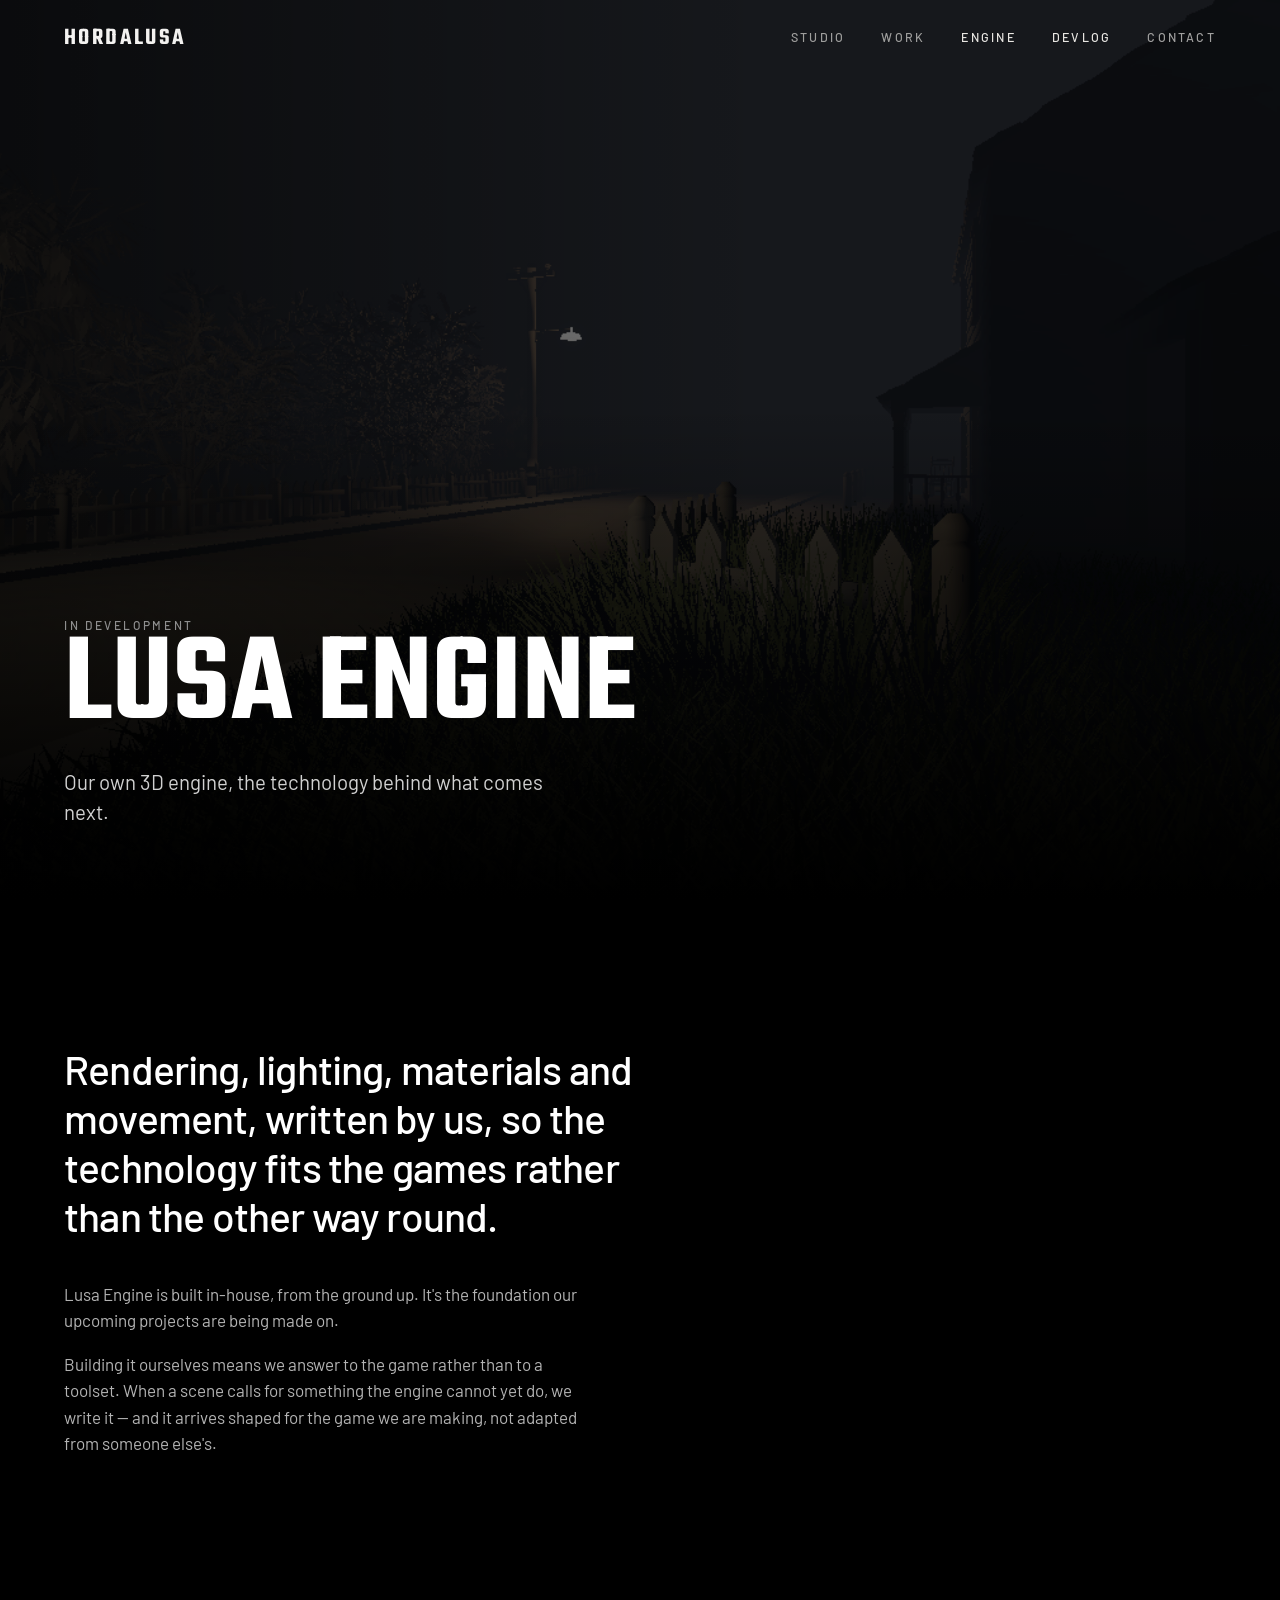
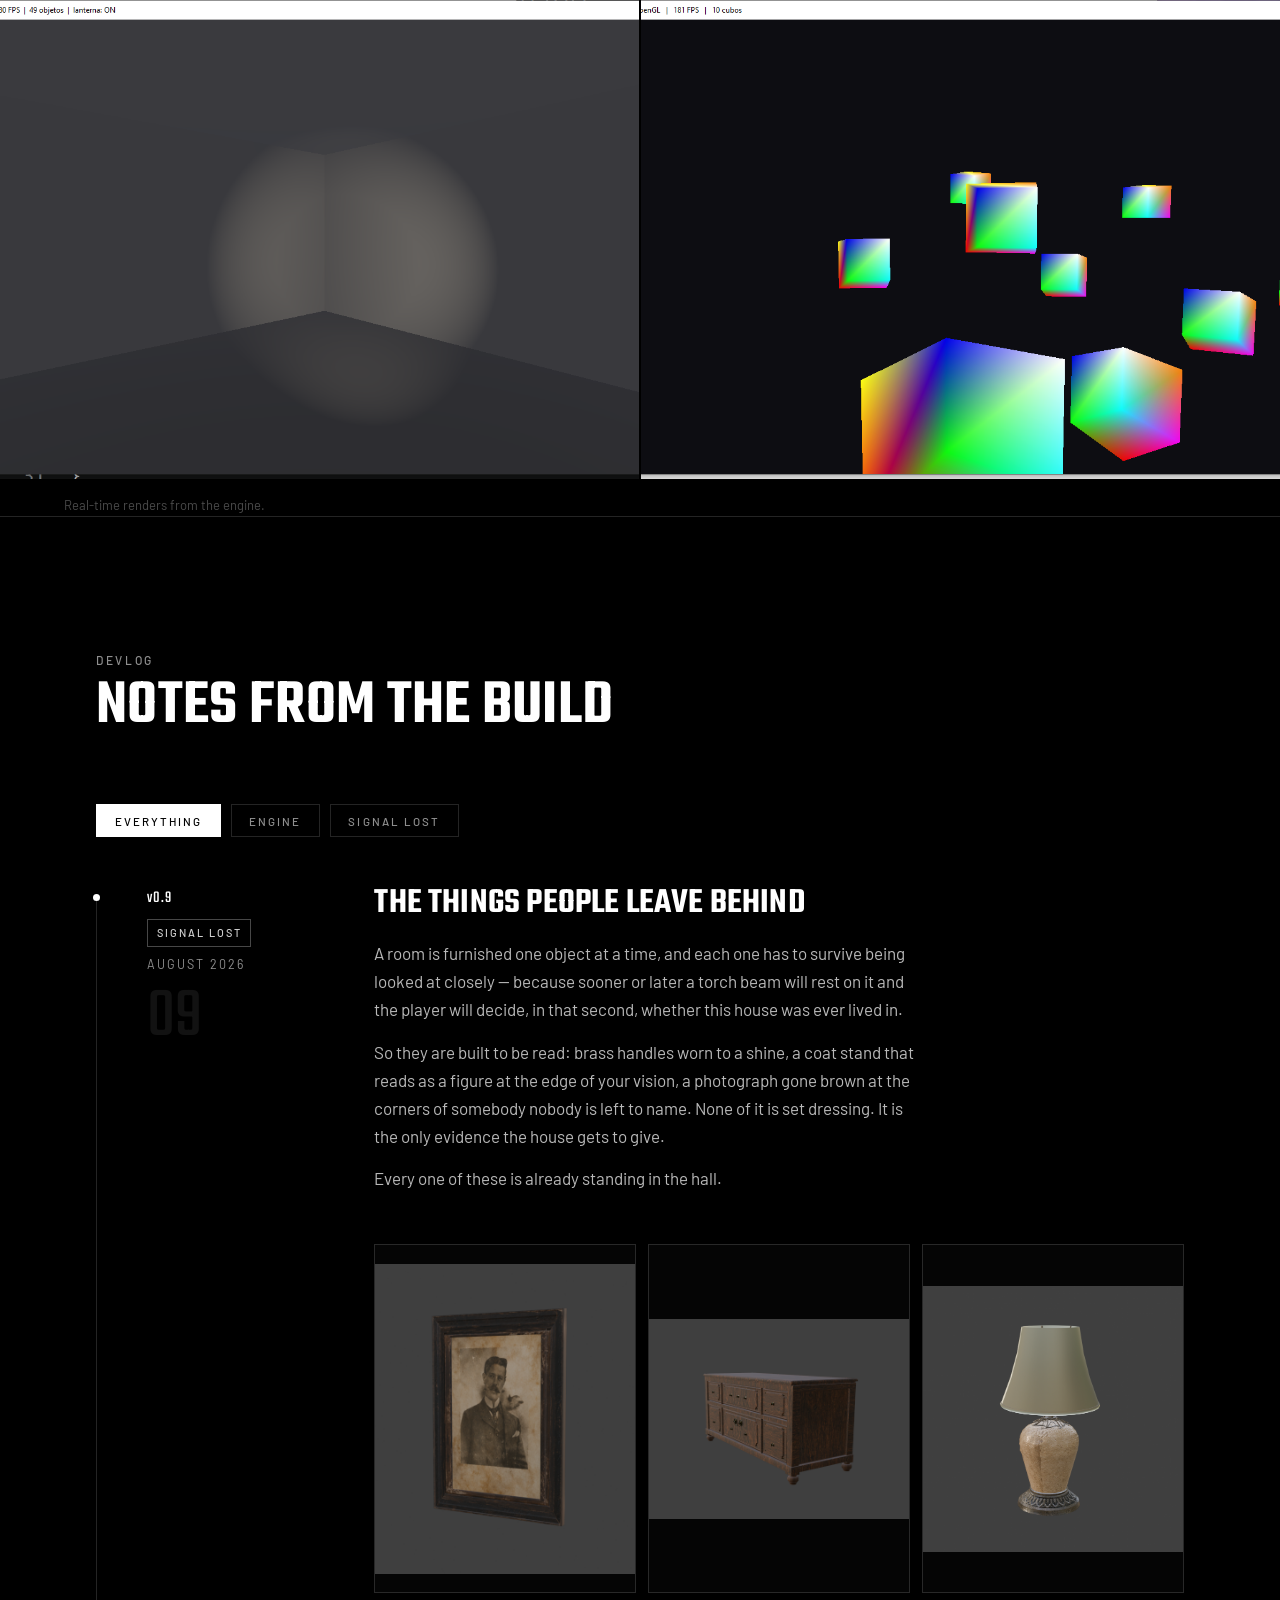
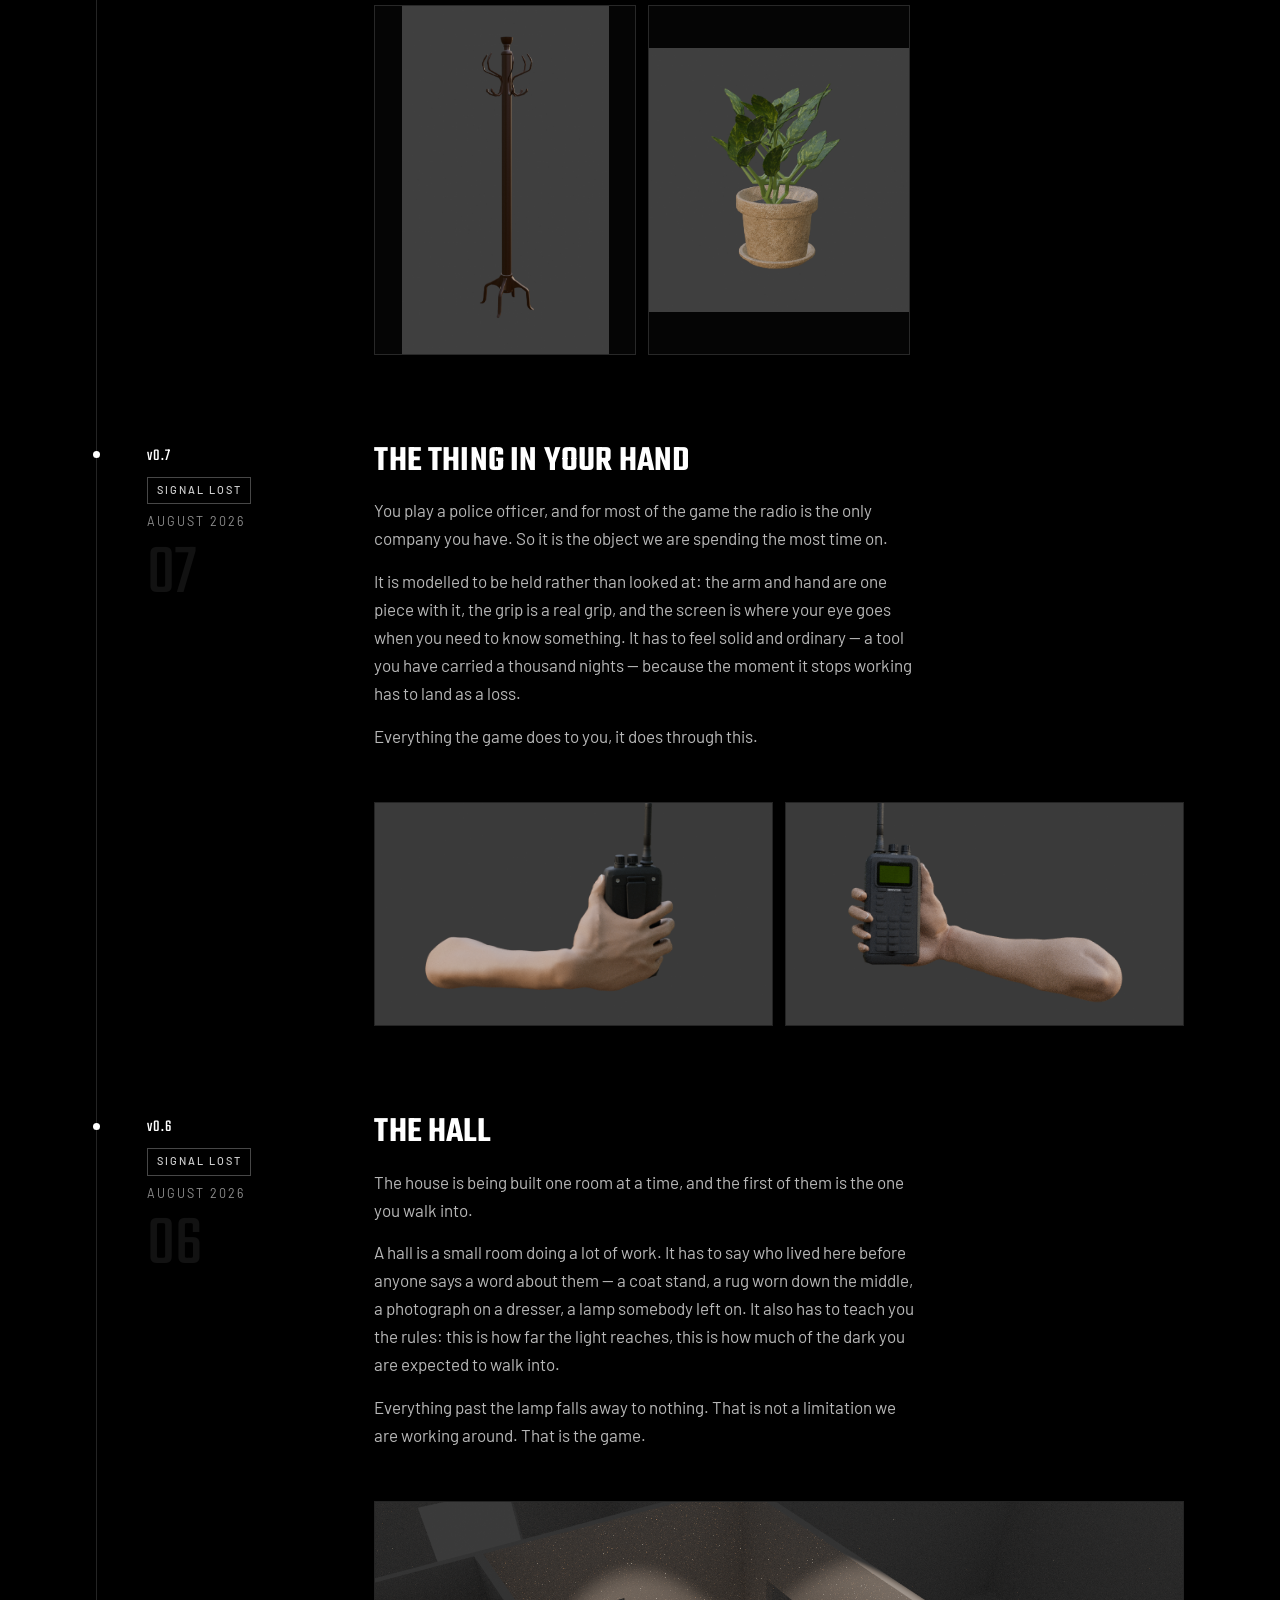
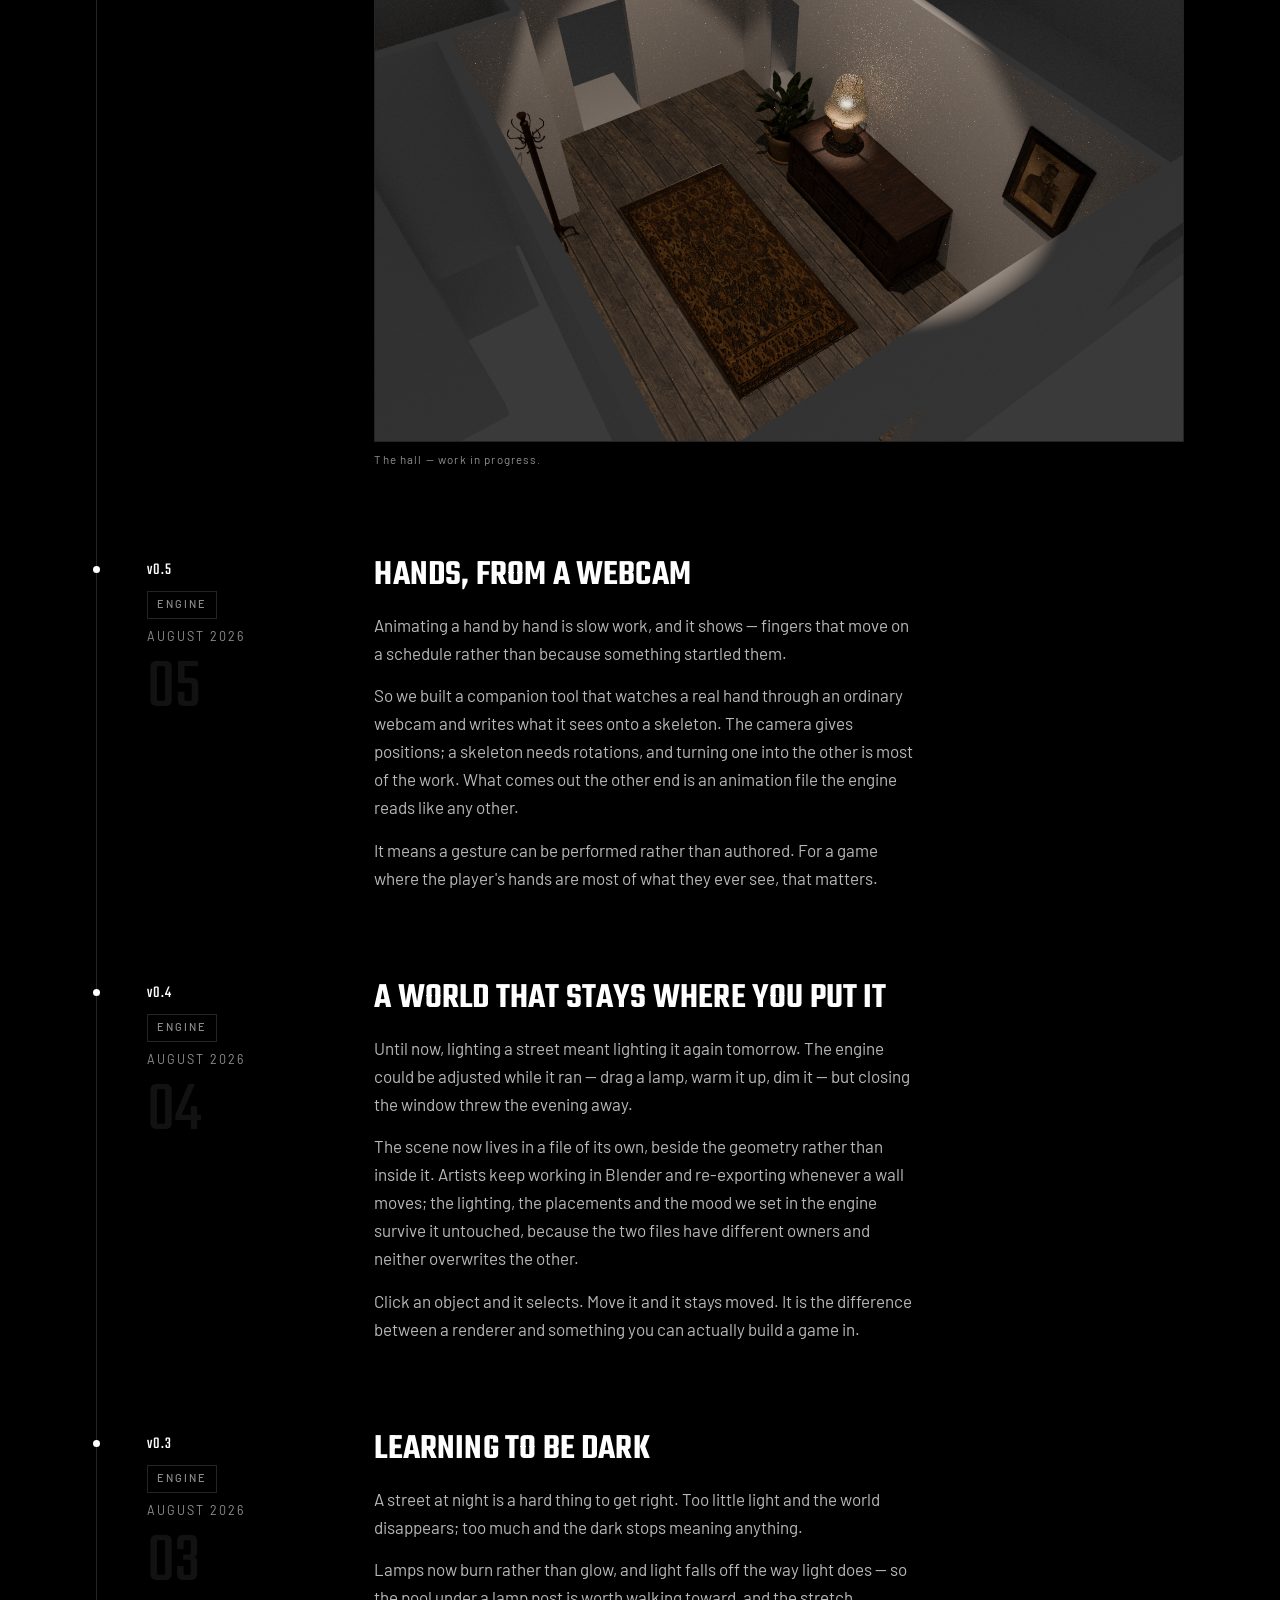
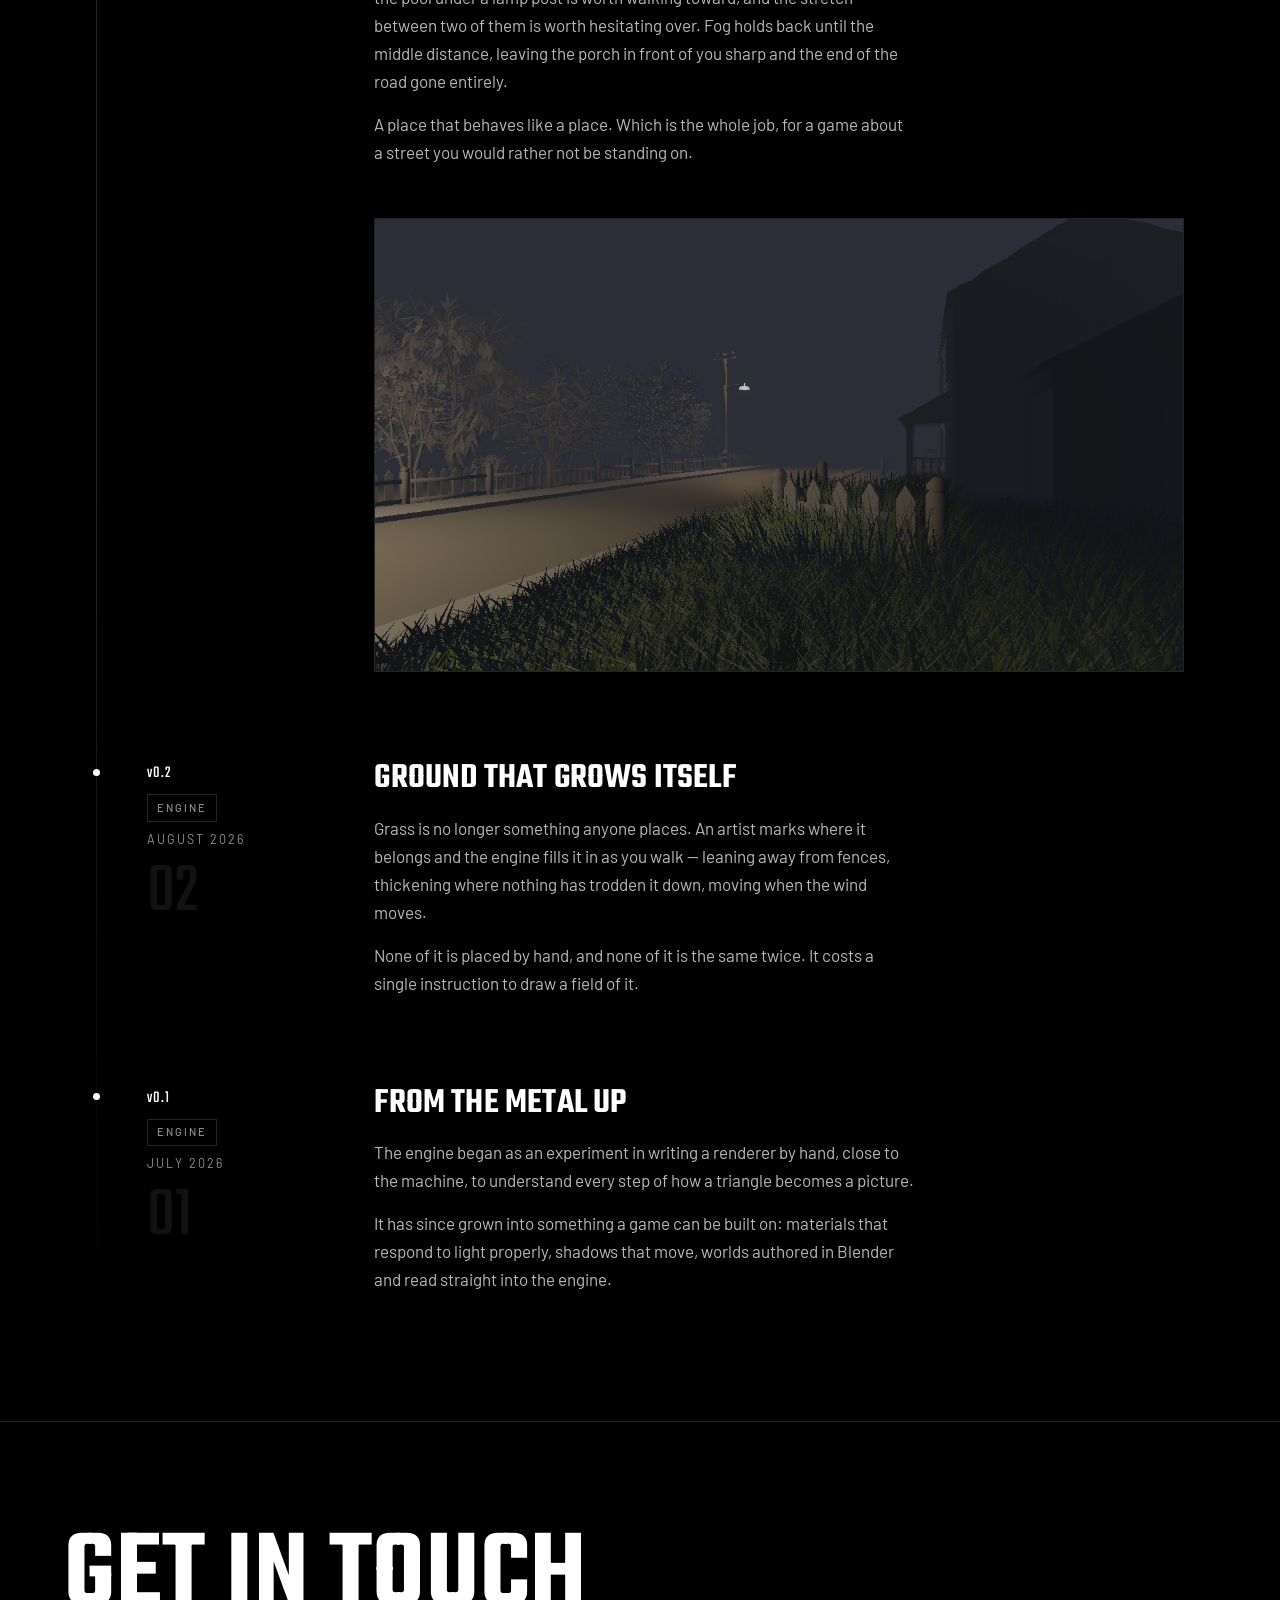
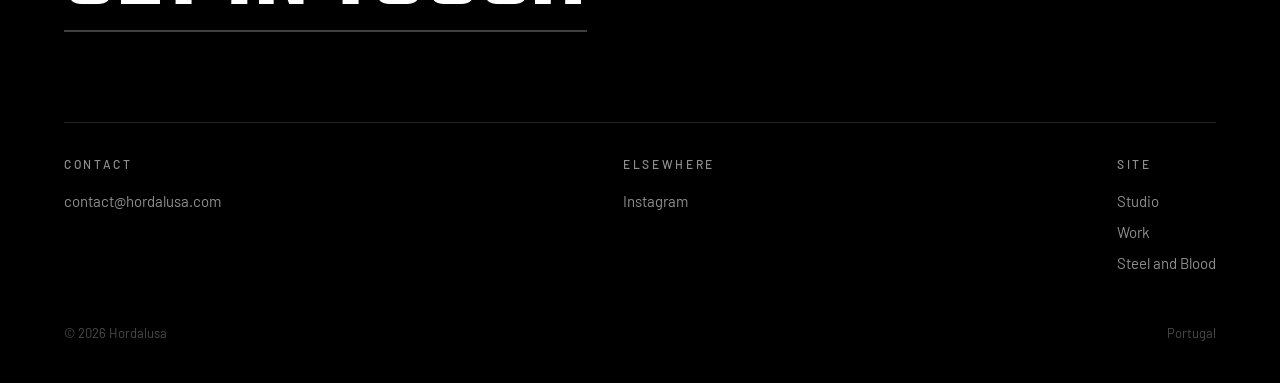
==== lusa-engine.html @ e949f571 "Version the devlog and add the Signal Lost entries The devlog was three notes with no sense of progr" ====
<!DOCTYPE html>
<html lang="en">

<head>
    <meta charset="UTF-8">
    <meta name="viewport" content="width=device-width, initial-scale=1.0">
    <meta name="description"
        content="Lusa Engine, the in-house 3D engine built at Hordalusa, and the technology behind our next projects.">
    <meta name="theme-color" content="#000000">
    <title>Lusa Engine, Hordalusa</title>
    <link rel="preconnect" href="https://fonts.googleapis.com">
    <link rel="preconnect" href="https://fonts.gstatic.com" crossorigin>
    <link href="https://fonts.googleapis.com/css2?family=Teko:wght@500;600;700&family=Barlow:wght@400;500;600&display=swap"
        rel="stylesheet">
    <link rel="stylesheet" href="style.css">
    <script src="script.js" defer></script>
    <script src="loader.js" defer></script>
</head>

<body class="loading">

    <!-- Loader -->
    <div class="loader" id="loader">
        <div class="loader-name"><span>Horda</span><span>Lusa</span></div>
        <div class="loader-stage"></div>
        <div class="loader-line"></div>
    </div>


    <header class="masthead">
        <a href="index.html" class="mark">Hordalusa</a>
        <nav class="menu">
            <a href="index.html">Studio</a>
            <a href="projects.html">Work</a>
            <a href="lusa-engine.html">Engine</a>
            <a href="lusa-engine.html#devlog">Devlog</a>
            <a href="index.html#contact">Contact</a>
        </nav>
        <button class="menu-btn" aria-expanded="false">Menu</button>
    </header>

    <section class="stage">
        <div class="stage-media">
            <img src="engine/render-01.png" alt=""
                 fetchpriority="high" width="1268" height="710">
        </div>
        <div class="stage-content">
            <span class="meta">In development</span>
            <h1 class="title-lg">Lusa Engine</h1>
            <p class="body-lg">Our own 3D engine, the technology behind what comes next.</p>
        </div>
    </section>

    <section class="statement">
        <div class="statement-inner">
            <p class="statement-lead rise">Rendering, lighting, materials and movement, written
                by us, so the technology fits the games rather than the other way round.</p>

            <div class="statement-body rise">
                <p>Lusa Engine is built in-house, from the ground up. It's the foundation our
                    upcoming projects are being made on.</p>
                <p>Building it ourselves means we answer to the game rather than to a toolset.
                    When a scene calls for something the engine cannot yet do, we write it
                    &mdash; and it arrives shaped for the game we are making, not adapted from
                    someone else's.</p>
            </div>
        </div>
    </section>

    <div class="strip">
        <img src="engine/render-02.png" alt="A corridor lit in Lusa Engine" loading="lazy">
        <img src="engine/render-03.png" alt="A scene rendered in Lusa Engine" loading="lazy">
    </div>
    <p class="caption">Real-time renders from the engine.</p>

    <!-- =========================================================================
         DEVLOG

         Entradas por ordem inversa: a mais recente em cima.

         PARA ACRESCENTAR UMA ENTRADA NOVA, copiar um bloco <article class="log">
         inteiro e colá-lo LOGO A SEGUIR à abertura de <div class="log-list">,
         e depois mudar tres coisas:

           1. data-track  ->  "engine" (tecnologia) ou "game" (Signal Lost).
                              E' o que o filtro em cima usa. O texto dentro de
                              <span class="log-track"> deve dizer o mesmo.
           2. log-version ->  a versao nova (v0.6, v0.7, ...).
           3. log-no      ->  o numero da entrada, com dois digitos.

         IMAGENS (opcional). Um bloco <div class="log-shots"> aceita de 1 a 4
         prints; o atributo data-shots tem de bater certo com quantos <img> la
         estao dentro, porque e' isso que define as colunas da grelha:

           data-shots="1"  ->  uma imagem, largura toda
           data-shots="2"  ->  duas lado a lado
           data-shots="3"  ->  tres em linha
           data-shots="4"  ->  quatro, duas por duas

         Os ficheiros vao para a pasta engine/. A legenda <figcaption> tambem
         e' opcional. Sem <div class="log-shots">, a entrada e' so' texto.
         ====================================================================== -->
    <section class="devlog" id="devlog">
        <div class="devlog-head">
            <span class="meta">Devlog</span>
            <h2 class="title-md">Notes from the build</h2>
        </div>

        <div class="log-filter">
            <button type="button" data-filter="all" aria-pressed="true">Everything</button>
            <button type="button" data-filter="engine" aria-pressed="false">Engine</button>
            <button type="button" data-filter="game" aria-pressed="false">Signal Lost</button>
        </div>

        <div class="log-list">

            <article class="log rise" data-track="game">
                <div class="log-meta">
                    <span class="log-version">v0.9</span>
                    <span class="log-track">Signal Lost</span>
                    <span class="log-date">August 2026</span>
                    <span class="log-no">09</span>
                </div>
                <div class="log-body">
                    <h3 class="log-title">The things people leave behind</h3>
                    <p>A room is furnished one object at a time, and each one has to survive
                        being looked at closely &mdash; because sooner or later a torch beam
                        will rest on it and the player will decide, in that second, whether this
                        house was ever lived in.</p>
                    <p>So they are built to be read: brass handles worn to a shine, a coat stand
                        that reads as a figure at the edge of your vision, a photograph gone
                        brown at the corners of somebody nobody is left to name. None of it is
                        set dressing. It is the only evidence the house gets to give.</p>
                    <p>Every one of these is already standing in the hall.</p>
                </div>
                <div class="log-shots" data-shots="5">
                    <figure>
                        <img src="engine/signal-lost-prop-portrait.png"
                             alt="A framed photograph of a moustached man, stained with age"
                             loading="lazy" width="588" height="700">
                    </figure>
                    <figure>
                        <img src="engine/signal-lost-prop-dresser.png"
                             alt="A dark wooden dresser with brass handles"
                             loading="lazy" width="1174" height="904">
                    </figure>
                    <figure>
                        <img src="engine/signal-lost-prop-lamp.png"
                             alt="A table lamp with a ceramic base and pale shade"
                             loading="lazy" width="726" height="745">
                    </figure>
                    <figure>
                        <img src="engine/signal-lost-prop-coatstand.png"
                             alt="A tall dark coat stand"
                             loading="lazy" width="603" height="1013">
                    </figure>
                    <figure>
                        <img src="engine/signal-lost-prop-plant.png"
                             alt="A potted plant in a terracotta pot"
                             loading="lazy" width="727" height="739">
                    </figure>
                </div>
            </article>

            <!-- ENTRADA POR PUBLICAR: v0.8, a personagem.

                 Está escrita e pronta; basta tirar este comentário à volta dela
                 quando o modelo estiver acabado e houver um render dela no
                 escuro, com a lanterna. Guardar a imagem como
                 engine/signal-lost-figure-01.png.

                 Por acabar no modelo: as pernas ainda mostram facetas, as mãos
                 não têm dedos definidos, e a pose é a de modelação. Publicá-la
                 assim mostra a costura, e gasta a única imagem do jogo que só
                 funciona uma vez.

            <article class="log rise" data-track="game">
                <div class="log-meta">
                    <span class="log-version">v0.8</span>
                    <span class="log-track">Signal Lost</span>
                    <span class="log-date">August 2026</span>
                    <span class="log-no">08</span>
                </div>
                <div class="log-body">
                    <h3 class="log-title">Something shaped like a girl</h3>
                    <p>A monster you can see clearly is a monster you can measure, and anything
                        you can measure stops being frightening shortly afterwards.</p>
                    <p>So this one is built to be half-seen. The silhouette does the work &mdash;
                        the hair over the face, the pale dress, the limbs a little longer than
                        they ought to be &mdash; because that is all you will get of her at the
                        edge of a torch beam, and all you should get.</p>
                    <p>She is not finished. We are in no hurry with her.</p>
                </div>
                <div class="log-shots" data-shots="1">
                    <figure>
                        <img src="engine/signal-lost-figure-01.png"
                             alt="A pale figure in a dress, hair covering her face"
                             loading="lazy">
                    </figure>
                </div>
            </article>
            -->

            <article class="log rise" data-track="game">
                <div class="log-meta">
                    <span class="log-version">v0.7</span>
                    <span class="log-track">Signal Lost</span>
                    <span class="log-date">August 2026</span>
                    <span class="log-no">07</span>
                </div>
                <div class="log-body">
                    <h3 class="log-title">The thing in your hand</h3>
                    <p>You play a police officer, and for most of the game the radio is the only
                        company you have. So it is the object we are spending the most time on.</p>
                    <p>It is modelled to be held rather than looked at: the arm and hand are one
                        piece with it, the grip is a real grip, and the screen is where your eye
                        goes when you need to know something. It has to feel solid and ordinary
                        &mdash; a tool you have carried a thousand nights &mdash; because the
                        moment it stops working has to land as a loss.</p>
                    <p>Everything the game does to you, it does through this.</p>
                </div>
                <div class="log-shots" data-shots="2">
                    <figure>
                        <img src="engine/signal-lost-radio-01.png"
                             alt="The player's arm holding a handheld police radio, seen from behind"
                             loading="lazy" width="920" height="712">
                    </figure>
                    <figure>
                        <img src="engine/signal-lost-radio-02.png"
                             alt="The radio's front face, keypad and lit screen"
                             loading="lazy" width="970" height="771">
                    </figure>
                </div>
            </article>

            <article class="log rise" data-track="game">
                <div class="log-meta">
                    <span class="log-version">v0.6</span>
                    <span class="log-track">Signal Lost</span>
                    <span class="log-date">August 2026</span>
                    <span class="log-no">06</span>
                </div>
                <div class="log-body">
                    <h3 class="log-title">The hall</h3>
                    <p>The house is being built one room at a time, and the first of them is the
                        one you walk into.</p>
                    <p>A hall is a small room doing a lot of work. It has to say who lived here
                        before anyone says a word about them &mdash; a coat stand, a rug worn
                        down the middle, a photograph on a dresser, a lamp somebody left on. It
                        also has to teach you the rules: this is how far the light reaches, this
                        is how much of the dark you are expected to walk into.</p>
                    <p>Everything past the lamp falls away to nothing. That is not a limitation
                        we are working around. That is the game.</p>
                </div>
                <div class="log-shots" data-shots="1">
                    <figure>
                        <img src="engine/signal-lost-hall-01.png"
                             alt="The hall of the house, lit by a single lamp on a dresser"
                             loading="lazy" width="1451" height="969">
                        <figcaption>The hall &mdash; work in progress.</figcaption>
                    </figure>
                </div>
            </article>

            <article class="log rise" data-track="engine">
                <div class="log-meta">
                    <span class="log-version">v0.5</span>
                    <span class="log-track">Engine</span>
                    <span class="log-date">August 2026</span>
                    <span class="log-no">05</span>
                </div>
                <div class="log-body">
                    <h3 class="log-title">Hands, from a webcam</h3>
                    <p>Animating a hand by hand is slow work, and it shows &mdash; fingers that
                        move on a schedule rather than because something startled them.</p>
                    <p>So we built a companion tool that watches a real hand through an ordinary
                        webcam and writes what it sees onto a skeleton. The camera gives
                        positions; a skeleton needs rotations, and turning one into the other is
                        most of the work. What comes out the other end is an animation file the
                        engine reads like any other.</p>
                    <p>It means a gesture can be performed rather than authored. For a game where
                        the player's hands are most of what they ever see, that matters.</p>
                </div>
            </article>

            <article class="log rise" data-track="engine">
                <div class="log-meta">
                    <span class="log-version">v0.4</span>
                    <span class="log-track">Engine</span>
                    <span class="log-date">August 2026</span>
                    <span class="log-no">04</span>
                </div>
                <div class="log-body">
                    <h3 class="log-title">A world that stays where you put it</h3>
                    <p>Until now, lighting a street meant lighting it again tomorrow. The engine
                        could be adjusted while it ran &mdash; drag a lamp, warm it up, dim it
                        &mdash; but closing the window threw the evening away.</p>
                    <p>The scene now lives in a file of its own, beside the geometry rather than
                        inside it. Artists keep working in Blender and re-exporting whenever a
                        wall moves; the lighting, the placements and the mood we set in the
                        engine survive it untouched, because the two files have different
                        owners and neither overwrites the other.</p>
                    <p>Click an object and it selects. Move it and it stays moved. It is the
                        difference between a renderer and something you can actually build a
                        game in.</p>
                </div>
            </article>

            <article class="log rise" data-track="engine">
                <div class="log-meta">
                    <span class="log-version">v0.3</span>
                    <span class="log-track">Engine</span>
                    <span class="log-date">August 2026</span>
                    <span class="log-no">03</span>
                </div>
                <div class="log-body">
                    <h3 class="log-title">Learning to be dark</h3>
                    <p>A street at night is a hard thing to get right. Too little light and the
                        world disappears; too much and the dark stops meaning anything.</p>
                    <p>Lamps now burn rather than glow, and light falls off the way light does
                        &mdash; so the pool under a lamp post is worth walking toward, and the
                        stretch between two of them is worth hesitating over. Fog holds back
                        until the middle distance, leaving the porch in front of you sharp and
                        the end of the road gone entirely.</p>
                    <p>A place that behaves like a place. Which is the whole job, for a game
                        about a street you would rather not be standing on.</p>
                </div>
                <div class="log-media">
                    <img src="engine/render-01.png"
                         alt="A street at night, grass in the foreground, a lit lamp in the distance"
                         loading="lazy">
                </div>
            </article>

            <article class="log rise" data-track="engine">
                <div class="log-meta">
                    <span class="log-version">v0.2</span>
                    <span class="log-track">Engine</span>
                    <span class="log-date">August 2026</span>
                    <span class="log-no">02</span>
                </div>
                <div class="log-body">
                    <h3 class="log-title">Ground that grows itself</h3>
                    <p>Grass is no longer something anyone places. An artist marks where it
                        belongs and the engine fills it in as you walk &mdash; leaning away from
                        fences, thickening where nothing has trodden it down, moving when the
                        wind moves.</p>
                    <p>None of it is placed by hand, and none of it is the same twice. It costs
                        a single instruction to draw a field of it.</p>
                </div>
            </article>

            <article class="log rise" data-track="engine">
                <div class="log-meta">
                    <span class="log-version">v0.1</span>
                    <span class="log-track">Engine</span>
                    <span class="log-date">July 2026</span>
                    <span class="log-no">01</span>
                </div>
                <div class="log-body">
                    <h3 class="log-title">From the metal up</h3>
                    <p>The engine began as an experiment in writing a renderer by hand, close
                        to the machine, to understand every step of how a triangle becomes a
                        picture.</p>
                    <p>It has since grown into something a game can be built on: materials that
                        respond to light properly, shadows that move, worlds authored in Blender
                        and read straight into the engine.</p>
                </div>
            </article>

        </div>
    </section>

    <footer class="foot">
        <div class="foot-inner">
            <a href="mailto:contact@hordalusa.com" class="foot-cta">Get in touch</a>

            <div class="foot-rows">
                <div class="foot-col">
                    <span class="meta">Contact</span>
                    <a href="mailto:contact@hordalusa.com">contact@hordalusa.com</a>
                </div>
                <div class="foot-col">
                    <span class="meta">Elsewhere</span>
                    <a href="https://instagram.com/hordalusa" target="_blank" rel="noopener">Instagram</a>
                </div>
                <div class="foot-col">
                    <span class="meta">Site</span>
                    <a href="index.html">Studio</a>
                    <a href="projects.html">Work</a>
                    <a href="steel-and-blood.html">Steel and Blood</a>
                </div>
            </div>

            <div class="foot-base">
                <span>&copy; 2026 Hordalusa</span>
                <span>Portugal</span>
            </div>
        </div>
    </footer>

</body>

</html>
---- style.css ----
/* =============================================================================
   HORDALUSA
   -----------------------------------------------------------------------------
   The work is the design. Imagery runs edge to edge, typography carries the
   voice, and there is almost no interface in between. No cards, no borders,
   no badges — those belong to dashboards, not studios.
   ============================================================================= */

:root {
    --black: #000;
    --near-black: #060606;
    --white: #fff;
    --grey: #8f8f8f;
    --grey-dark: #4a4a4a;
    --line: rgba(255, 255, 255, 0.14);

    --display: 'Teko', system-ui, sans-serif;
    --body: 'Barlow', system-ui, sans-serif;

    --ease: cubic-bezier(0.22, 1, 0.36, 1);
    --gutter: clamp(1.5rem, 5vw, 5rem);
}

*,
*::before,
*::after {
    box-sizing: border-box;
    margin: 0;
    padding: 0;
}

html {
    scroll-behavior: smooth;
    -webkit-text-size-adjust: 100%;
}

body {
    background: var(--black);
    color: var(--white);
    font-family: var(--body);
    font-size: 1.0625rem;
    line-height: 1.55;
    -webkit-font-smoothing: antialiased;
    overflow-x: hidden;
}

img {
    display: block;
    max-width: 100%;
}

a {
    color: inherit;
    text-decoration: none;
}

ul {
    list-style: none;
}

/* -----------------------------------------------------------------------------
   Type
   -------------------------------------------------------------------------- */
/* Teko is already condensed and carries a lot of internal leading, so the
   display sizes run larger and the line-height tighter than a normal
   grotesque would take. Tracking stays near zero — squeezing a condensed
   face further just closes the counters. */
h1,
h2,
h3 {
    font-family: var(--display);
    font-weight: 600;
    line-height: 0.8;
    letter-spacing: 0.005em;
    text-transform: uppercase;
}

/* The huge one. Scales the whole way down without breaking. */
.title-xl {
    font-size: clamp(4rem, 17vw, 15rem);
}

.title-lg {
    font-size: clamp(3rem, 10vw, 8rem);
}

.title-md {
    font-size: clamp(2rem, 5vw, 4rem);
}

.body-lg {
    font-size: clamp(1.125rem, 1.6vw, 1.4rem);
    line-height: 1.5;
    color: rgba(255, 255, 255, 0.82);
    max-width: 40ch;
}

p {
    color: rgba(255, 255, 255, 0.7);
    max-width: 62ch;
}

p + p {
    margin-top: 1.1rem;
}

.dim {
    color: var(--grey);
}

/* Small caps metadata. Used sparingly — one per section at most. */
.meta {
    font-family: var(--body);
    font-size: 0.75rem;
    font-weight: 500;
    letter-spacing: 0.22em;
    text-transform: uppercase;
    color: var(--grey);
}

/* -----------------------------------------------------------------------------
   Masthead — sits over the artwork, never boxed in
   -------------------------------------------------------------------------- */
.masthead {
    position: fixed;
    top: 0;
    left: 0;
    right: 0;
    z-index: 100;
    display: flex;
    align-items: center;
    justify-content: space-between;
    padding: 1.6rem var(--gutter);
    mix-blend-mode: difference;
    /* keeps the nav legible over any image, light or dark */
}

.mark {
    font-family: var(--display);
    font-weight: 600;
    font-size: 1.5rem;
    line-height: 1;
    letter-spacing: 0.1em;
    text-transform: uppercase;
}

.menu {
    display: flex;
    gap: 2.25rem;
    font-family: var(--body);
    font-size: 0.78rem;
    font-weight: 500;
    letter-spacing: 0.18em;
    text-transform: uppercase;
}

.menu a {
    opacity: 0.65;
    transition: opacity 0.3s var(--ease);
}

.menu a:hover,
.menu a[aria-current="page"] {
    opacity: 1;
}

.menu-btn {
    display: none;
    background: none;
    border: 0;
    color: inherit;
    font-family: var(--body);
    font-size: 0.78rem;
    font-weight: 500;
    letter-spacing: 0.18em;
    text-transform: uppercase;
    cursor: pointer;
}

/* -----------------------------------------------------------------------------
   Stage — full-viewport opening
   -------------------------------------------------------------------------- */
.stage {
    position: relative;
    min-height: 100svh;
    display: flex;
    align-items: flex-end;
    padding: 0 var(--gutter) clamp(3rem, 8vh, 6rem);
    overflow: hidden;
}

.stage-media {
    position: absolute;
    inset: 0;
    z-index: -2;
}

.stage-media img {
    width: 100%;
    height: 100%;
    object-fit: cover;
    /* Push the artwork back so type stays readable without a heavy scrim */
    filter: brightness(0.62) contrast(1.05) saturate(0.9);
}

.stage-media::after {
    content: '';
    position: absolute;
    inset: 0;
    background: linear-gradient(to top, var(--black) 0%, transparent 55%),
        linear-gradient(to right, rgba(0, 0, 0, 0.55) 0%, transparent 60%);
}

.stage-content {
    position: relative;
    width: 100%;
}

.stage .body-lg {
    margin-top: 1.75rem;
}

/* -----------------------------------------------------------------------------
   Statement — a block of large type on black, breathing room around it
   -------------------------------------------------------------------------- */
.statement {
    padding: clamp(6rem, 16vh, 12rem) var(--gutter);
}

.statement-inner {
    max-width: 1400px;
    margin: 0 auto;
}

.statement .meta {
    display: block;
    margin-bottom: 2.5rem;
}

.statement-lead {
    font-family: var(--body);
    font-weight: 500;
    font-size: clamp(1.5rem, 3.2vw, 2.6rem);
    line-height: 1.2;
    letter-spacing: -0.02em;
    max-width: 26ch;
    color: var(--white);
}

.statement-body {
    margin-top: 2.5rem;
    max-width: 52ch;
    font-size: 1.0625rem;
}

/* Principles as a plain horizontal run, no boxes */
.tenets {
    display: grid;
    grid-template-columns: repeat(auto-fit, minmax(200px, 1fr));
    gap: clamp(2rem, 4vw, 4rem);
    margin-top: clamp(4rem, 9vh, 7rem);
    padding-top: 2.5rem;
    border-top: 1px solid var(--line);
}

.tenet h3 {
    font-family: var(--body);
    font-weight: 600;
    font-size: 0.9375rem;
    line-height: 1.35;
    letter-spacing: 0.01em;
    text-transform: none;
    margin-bottom: 0.6rem;
}

.tenet p {
    font-size: 0.9375rem;
    color: var(--grey);
}

/* -----------------------------------------------------------------------------
   Band — a project, full bleed, one per screen
   -------------------------------------------------------------------------- */
.band {
    position: relative;
    min-height: 88svh;
    display: flex;
    align-items: flex-end;
    padding: 0 var(--gutter) clamp(3rem, 7vh, 5rem);
    overflow: hidden;
    border-top: 1px solid var(--line);
}

.band-media {
    position: absolute;
    inset: 0;
    z-index: -2;
}

.band-media img {
    width: 100%;
    height: 100%;
    object-fit: cover;
    filter: brightness(0.55) saturate(0.85);
    transform: scale(1.02);
    transition: transform 1.2s var(--ease), filter 1.2s var(--ease);
}

.band:hover .band-media img {
    transform: scale(1.06);
    filter: brightness(0.68) saturate(1);
}

.band-media::after {
    content: '';
    position: absolute;
    inset: 0;
    background: linear-gradient(to top, var(--black) 2%, rgba(0, 0, 0, 0.15) 60%, transparent 100%);
}

.band-content {
    position: relative;
    width: 100%;
    max-width: 1400px;
    margin: 0 auto;
}

.band-content .meta {
    display: block;
    margin-bottom: 1.1rem;
}

.band h2 {
    margin-bottom: 1.25rem;
}

.band p {
    max-width: 46ch;
}

/* A quiet arrow that only fills in on hover */
.go {
    display: inline-flex;
    align-items: center;
    gap: 0.6rem;
    margin-top: 2rem;
    font-family: var(--body);
    font-size: 0.78rem;
    font-weight: 500;
    letter-spacing: 0.2em;
    text-transform: uppercase;
    padding-bottom: 0.4rem;
    border-bottom: 1px solid rgba(255, 255, 255, 0.35);
    transition: border-color 0.3s var(--ease), gap 0.3s var(--ease);
}

.band:hover .go,
.go:hover {
    border-bottom-color: var(--white);
    gap: 1rem;
}

/* A band with no artwork yet — nothing but type on black */
.band-plain {
    min-height: 60svh;
    background: var(--near-black);
}

/* -----------------------------------------------------------------------------
   Page opening for inner pages
   -------------------------------------------------------------------------- */
.opening {
    padding: clamp(9rem, 22vh, 15rem) var(--gutter) clamp(3rem, 7vh, 5rem);
}

.opening-inner {
    max-width: 1400px;
    margin: 0 auto;
}

.opening .meta {
    display: block;
    margin-bottom: 1.5rem;
}

.opening .body-lg {
    margin-top: 1.75rem;
}

/* -----------------------------------------------------------------------------
   Editorial block — plain prose on black
   -------------------------------------------------------------------------- */
.block {
    padding: clamp(3rem, 8vh, 6rem) var(--gutter);
}

.block-inner {
    max-width: 1400px;
    margin: 0 auto;
}

/* Full-bleed image strip */
.strip {
    display: grid;
    grid-template-columns: repeat(auto-fit, minmax(300px, 1fr));
    gap: 2px;
    /* hairline gaps, so it reads as one surface */
}

.strip img {
    width: 100%;
    aspect-ratio: 4 / 3;
    object-fit: cover;
    filter: saturate(0.92);
    transition: filter 0.5s var(--ease);
}

.strip img:hover {
    filter: saturate(1) brightness(1.08);
}

.caption {
    padding: 1rem var(--gutter) 0;
    font-size: 0.8125rem;
    color: var(--grey-dark);
}

/* Two-column prose */
.duo {
    display: grid;
    grid-template-columns: repeat(auto-fit, minmax(300px, 1fr));
    gap: clamp(2rem, 5vw, 5rem);
}

/* A single quiet note */
.note {
    font-size: 0.9375rem;
    color: var(--grey);
    padding-left: 1.25rem;
    border-left: 1px solid var(--line);
}

/* -----------------------------------------------------------------------------
   Foot
   -------------------------------------------------------------------------- */
.foot {
    padding: clamp(5rem, 12vh, 9rem) var(--gutter) 2.5rem;
    border-top: 1px solid var(--line);
}

.foot-inner {
    max-width: 1400px;
    margin: 0 auto;
}

.foot-cta {
    font-family: var(--display);
    font-weight: 600;
    font-size: clamp(2.75rem, 9vw, 7rem);
    line-height: 0.85;
    letter-spacing: 0.005em;
    text-transform: uppercase;
    display: inline-block;
    padding-bottom: 0.3rem;
    border-bottom: 2px solid rgba(255, 255, 255, 0.25);
    transition: border-color 0.3s var(--ease);
}

.foot-cta:hover {
    border-bottom-color: var(--white);
}

.foot-rows {
    display: flex;
    flex-wrap: wrap;
    justify-content: space-between;
    gap: 2rem;
    margin-top: clamp(4rem, 10vh, 7rem);
    padding-top: 2rem;
    border-top: 1px solid var(--line);
}

.foot-col {
    display: flex;
    flex-direction: column;
    gap: 0.5rem;
    font-size: 0.9375rem;
}

.foot-col .meta {
    margin-bottom: 0.5rem;
}

.foot-col a {
    color: var(--grey);
    transition: color 0.3s var(--ease);
}

.foot-col a:hover {
    color: var(--white);
}

.foot-base {
    margin-top: 3rem;
    font-size: 0.8125rem;
    color: var(--grey-dark);
    display: flex;
    flex-wrap: wrap;
    justify-content: space-between;
    gap: 0.5rem;
}

/* -----------------------------------------------------------------------------
   Loader — a herd of Lusitano horses
   -------------------------------------------------------------------------- */
body.loading {
    overflow: hidden;
}

.loader {
    position: fixed;
    inset: 0;
    z-index: 9999;
    background: var(--black);
    display: flex;
    flex-direction: column;
    align-items: center;
    justify-content: center;
    gap: 1.25rem;
    opacity: 1;
    transition: opacity 0.6s var(--ease), visibility 0.6s;
}

.loader.done {
    opacity: 0;
    visibility: hidden;
}

.loader-name {
    font-family: var(--display);
    font-weight: 600;
    font-size: clamp(2.5rem, 9vw, 6rem);
    line-height: 0.85;
    letter-spacing: 0.02em;
    text-transform: uppercase;
    text-align: center;
}

.loader-name span {
    display: block;
}

.loader-name span:last-child {
    color: var(--grey-dark);
}

/* The strip the herd runs across */
.loader-stage {
    position: relative;
    width: min(620px, 82vw);
    margin: 0 auto;
    height: clamp(96px, 15vh, 140px);
    overflow: hidden;
    /* Fade the ends so horses enter and leave rather than pop */
    mask-image: linear-gradient(to right, transparent, #000 12%, #000 88%, transparent);
    -webkit-mask-image: linear-gradient(to right, transparent, #000 12%, #000 88%, transparent);

}

.herd {
    position: absolute;
    inset: 0;
}

.rank {
    position: absolute;
    left: 0;
    right: 0;
    height: 100%;
}

/* Depth: further back means smaller, dimmer and slower */
.rank-back {
    bottom: 34%;
    opacity: 0.28;
    --size: 44px;
    --speed: 7.5s;
}

.rank-mid {
    bottom: 16%;
    opacity: 0.55;
    --size: 62px;
    --speed: 6s;
}

.rank-front {
    bottom: 0;
    opacity: 1;
    --size: 82px;
    --speed: 4.8s;
}

.runner {
    position: absolute;
    bottom: 0;
    left: 0;
    /* A negative delay of a fraction of the duration drops each horse in
       part-way through the loop, which keeps the herd together as a group
       instead of stacking them at the start line. */
    animation: run var(--speed) linear infinite;
    animation-delay: calc(var(--speed) * var(--start));
}

.horse {
    width: var(--size);
    height: auto;
    display: block;
    fill: var(--white);
}

/* The whole animal rises and falls with the stride */
.horse-rig {
    animation: bound 0.62s ease-in-out infinite;
    animation-delay: var(--phase);
    transform-origin: 60px 44px;
}

.leg {
    animation-duration: 0.62s;
    animation-iteration-count: infinite;
    animation-timing-function: ease-in-out;
    animation-delay: var(--phase);
}

/* A gallop is not a trot: the diagonal pairs are offset, not opposite.
   Hind legs lead, front legs follow, which is what sells the gait. */
.leg-nh { animation-name: hind; }
.leg-oh { animation-name: hind; animation-delay: calc(var(--phase) - 0.09s); }
.leg-nf { animation-name: fore; animation-delay: calc(var(--phase) - 0.24s); }
.leg-of { animation-name: fore; animation-delay: calc(var(--phase) - 0.32s); }

/* Hooves sit a shade darker than the coat. Enough to read as feet,
   not enough to draw attention. */
.hoof {
    fill: rgba(0, 0, 0, 0.35);
}

.tail {
    animation: tail 1.24s ease-in-out infinite;
    transform-origin: 24px 40px;
}

/* Mane and tail move on a slower cycle than the legs — hair lags behind
   the body rather than matching its rhythm.

   ⚠️ The mane must NOT rotate. It is anchored to the crest of the neck at
   both ends, and the poll end sits ~30 units from any sensible pivot — even
   a few degrees swings it clear of the neck and it reads as detached.
   A small vertical lift keeps it alive without breaking the join. */
.mane {
    animation: mane 1.02s ease-in-out infinite;
}

@keyframes mane {
    0%, 100% { transform: translateY(0); }
    45%      { transform: translateY(-1px); }
}

@keyframes run {
    from { left: -22%; }
    to   { left: 112%; }
}

@keyframes bound {
    0%, 100% { transform: translateY(0) rotate(0deg); }
    30%      { transform: translateY(-7px) rotate(-2.5deg); }
    60%      { transform: translateY(-2px) rotate(1.5deg); }
}

@keyframes hind {
    0%, 100% { transform: rotate(-34deg); }
    35%      { transform: rotate(28deg); }
    70%      { transform: rotate(6deg); }
}

@keyframes fore {
    0%, 100% { transform: rotate(30deg); }
    35%      { transform: rotate(-32deg); }
    70%      { transform: rotate(-6deg); }
}

@keyframes tail {
    0%, 100% { transform: rotate(0deg); }
    50%      { transform: rotate(-11deg); }
}

/* Thin progress hairline under the herd */
.loader-line {
    width: min(240px, 50vw);
    height: 1px;
    background: rgba(255, 255, 255, 0.16);
    position: relative;
    overflow: hidden;
}

.loader-line::after {
    content: '';
    position: absolute;
    inset: 0;
    background: var(--white);
    transform: translateX(-100%);
    animation: sweep 1.6s var(--ease) infinite;
}

@keyframes sweep {
    to { transform: translateX(100%); }
}

/* -----------------------------------------------------------------------------
   Devlog

   Uma linha temporal de entradas. A régua vertical é um pseudo-elemento da
   lista, não de cada entrada -- assim ela é contínua e não tem falhas entre
   blocos, seja qual for o número de entradas.
   -------------------------------------------------------------------------- */
.devlog {
    padding: clamp(4rem, 10vw, 9rem) var(--gutter);
    border-top: 1px solid var(--line);
}

.devlog-head {
    max-width: 68rem;
    margin: 0 auto clamp(2.5rem, 6vw, 4.5rem);
}

.devlog-head .title-md {
    margin-top: 0.6rem;
}

.log-list {
    max-width: 68rem;
    margin: 0 auto;
    position: relative;
}

/* A régua. Alinhada com o centro do marcador de cada entrada. */
.log-list::before {
    content: '';
    position: absolute;
    left: 0;
    top: 0.6rem;
    bottom: 0.6rem;
    width: 1px;
    background: linear-gradient(to bottom,
        var(--line) 0%,
        var(--line) 85%,
        transparent 100%);
}

.log {
    position: relative;
    padding-left: clamp(1.75rem, 4vw, 3.5rem);
    padding-bottom: clamp(3rem, 7vw, 5.5rem);
    display: grid;
    grid-template-columns: 1fr;
    gap: 1.5rem;
}

.log:last-child {
    padding-bottom: 0;
}

/* O marcador sobre a régua. */
.log::before {
    content: '';
    position: absolute;
    left: -3px;
    top: 0.55rem;
    width: 7px;
    height: 7px;
    border-radius: 50%;
    background: var(--white);
}

/* Em ecrãs pequenos a meta é uma linha só: versão, etiqueta e data juntas à
   esquerda, e o número empurrado para a direita pela margem automática. */
.log-meta {
    display: flex;
    align-items: baseline;
    flex-wrap: wrap;
    gap: 0.5rem 0.75rem;
}

.log-meta .log-no {
    margin-left: auto;
}

.log-date {
    font-family: var(--body);
    font-size: 0.78rem;
    letter-spacing: 0.16em;
    text-transform: uppercase;
    color: var(--grey);
}

/* O número da entrada, grande e apagado -- marca a passagem do tempo sem
   competir com o título. */
.log-no {
    font-family: var(--display);
    font-size: clamp(2.5rem, 6vw, 4.5rem);
    line-height: 0.8;
    color: rgba(255, 255, 255, 0.07);
    user-select: none;
}

.log-title {
    font-family: var(--display);
    font-size: clamp(1.5rem, 3vw, 2.25rem);
    line-height: 1.05;
    margin-bottom: 1rem;
}

.log-body p {
    color: rgba(255, 255, 255, 0.72);
    line-height: 1.65;
    max-width: 54ch;
}

.log-body p + p {
    margin-top: 0.9rem;
}

.log-media img {
    width: 100%;
    height: auto;
    display: block;
    border: 1px solid var(--line);
}

/* A partir de ecrãs médios, texto e imagem lado a lado. O número sobe para a
   coluna da esquerda, junto à data. */
@media (min-width: 900px) {
    .log {
        grid-template-columns: 11rem 1fr;
        column-gap: clamp(2rem, 4vw, 3.5rem);
        align-items: start;
    }

    .log-meta {
        flex-direction: column;
        align-items: flex-start;
        gap: 0.5rem;
        grid-row: 1;
    }

    /* Em coluna já não há linha para preencher -- o número volta a alinhar
       à esquerda com a versão e a data. */
    .log-meta .log-no {
        margin-left: 0;
        margin-top: 0.4rem;
    }

    .log-body,
    .log-media {
        grid-column: 2;
    }

    .log-media {
        margin-top: 1.75rem;
    }
}

/* -----------------------------------------------------------------------------
   Devlog — versão, etiqueta e filtro

   Cada entrada declara a que linha pertence (engine ou jogo) através de
   data-track. O filtro no topo esconde as outras pondo hidden nas entradas,
   e a régua continua contínua porque é da lista, não das entradas.
   -------------------------------------------------------------------------- */
.log-version {
    font-family: var(--display);
    font-size: 1.05rem;
    letter-spacing: 0.06em;
    color: var(--white);
}

/* A etiqueta da linha. Discreta -- diz de que lado é a entrada sem gritar. */
.log-track {
    font-family: var(--body);
    font-size: 0.68rem;
    font-weight: 500;
    letter-spacing: 0.18em;
    text-transform: uppercase;
    color: var(--grey);
    border: 1px solid var(--line);
    padding: 0.28rem 0.55rem;
    white-space: nowrap;
    align-self: flex-start;
}

.log[data-track="game"] .log-track {
    color: rgba(255, 255, 255, 0.82);
    border-color: rgba(255, 255, 255, 0.28);
}

.log[hidden] {
    display: none;
}

/* Os botões do filtro. */
.log-filter {
    display: flex;
    flex-wrap: wrap;
    gap: 0.6rem;
    max-width: 68rem;
    margin: 0 auto clamp(2rem, 4vw, 3rem);
}

.log-filter button {
    font-family: var(--body);
    font-size: 0.72rem;
    font-weight: 500;
    letter-spacing: 0.18em;
    text-transform: uppercase;
    color: var(--grey);
    background: none;
    border: 1px solid var(--line);
    padding: 0.55rem 1.1rem;
    cursor: pointer;
    transition: color 0.4s var(--ease), border-color 0.4s var(--ease);
}

.log-filter button:hover {
    color: var(--white);
    border-color: rgba(255, 255, 255, 0.3);
}

.log-filter button[aria-pressed="true"] {
    color: var(--black);
    background: var(--white);
    border-color: var(--white);
}

/* Galeria da entrada. Uma imagem ocupa a largura toda; duas ou mais dividem-se
   em colunas iguais e mantêm a mesma proporção, para a grelha não ficar
   serrilhada quando os prints têm tamanhos diferentes. */
.log-shots {
    display: grid;
    gap: 0.75rem;
    grid-template-columns: 1fr;
}

.log-shots img {
    width: 100%;
    height: auto;
    display: block;
    border: 1px solid var(--line);
}

.log-shots figure {
    margin: 0;
}

.log-shots figcaption {
    font-family: var(--body);
    font-size: 0.72rem;
    letter-spacing: 0.1em;
    color: var(--grey);
    margin-top: 0.55rem;
}

@media (min-width: 700px) {
    .log-shots[data-shots="2"],
    .log-shots[data-shots="4"] {
        grid-template-columns: 1fr 1fr;
    }

    .log-shots[data-shots="3"],
    .log-shots[data-shots="5"],
    .log-shots[data-shots="6"] {
        grid-template-columns: repeat(3, 1fr);
    }

    .log-shots[data-shots="2"] img,
    .log-shots[data-shots="3"] img,
    .log-shots[data-shots="4"] img {
        aspect-ratio: 16 / 9;
        object-fit: cover;
    }

    /* Grelhas de cinco ou seis servem para peças isoladas, que são altas e não
       sobrevivem a um corte panorâmico. Ficam de pé, com a mesma altura entre
       si e o objeto inteiro dentro do quadro. */
    .log-shots[data-shots="5"] img,
    .log-shots[data-shots="6"] img {
        aspect-ratio: 3 / 4;
        object-fit: contain;
        background: rgba(255, 255, 255, 0.02);
    }
}

@media (min-width: 900px) {
    .log-shots {
        grid-column: 2;
        margin-top: 1.75rem;
    }
}

/* -----------------------------------------------------------------------------
   Reveal
   -------------------------------------------------------------------------- */
.rise {
    opacity: 0;
    transform: translateY(24px);
    transition: opacity 0.9s var(--ease), transform 0.9s var(--ease);
}

.rise.in {
    opacity: 1;
    transform: none;
}

@media (prefers-reduced-motion: reduce) {

    *,
    *::before,
    *::after {
        animation: none !important;
        transition-duration: 0.01ms !important;
    }

    .rise {
        opacity: 1;
        transform: none;
    }

    html {
        scroll-behavior: auto;
    }

    /* A galloping herd is a lot of movement. For anyone who has asked the
       system for less of it, show the name and nothing that moves. */
    .loader-stage,
    .loader-line {
        display: none;
    }
}

/* -----------------------------------------------------------------------------
   Small screens
   -------------------------------------------------------------------------- */
@media (max-width: 800px) {
    .masthead {
        mix-blend-mode: normal;
        background: rgba(0, 0, 0, 0.55);
        backdrop-filter: blur(10px);
    }

    .menu {
        position: fixed;
        inset: 0;
        flex-direction: column;
        align-items: flex-start;
        justify-content: center;
        gap: 1.5rem;
        padding: var(--gutter);
        background: var(--black);
        font-size: 1.5rem;
        letter-spacing: 0.08em;
        transform: translateY(-100%);
        transition: transform 0.5s var(--ease);
    }

    .menu.open {
        transform: none;
    }

    .menu a {
        opacity: 1;
    }

    .menu-btn {
        display: block;
        position: relative;
        z-index: 1;
    }

    .stage,
    .band {
        min-height: 78svh;
    }

    .band p,
    .body-lg {
        max-width: none;
    }
}
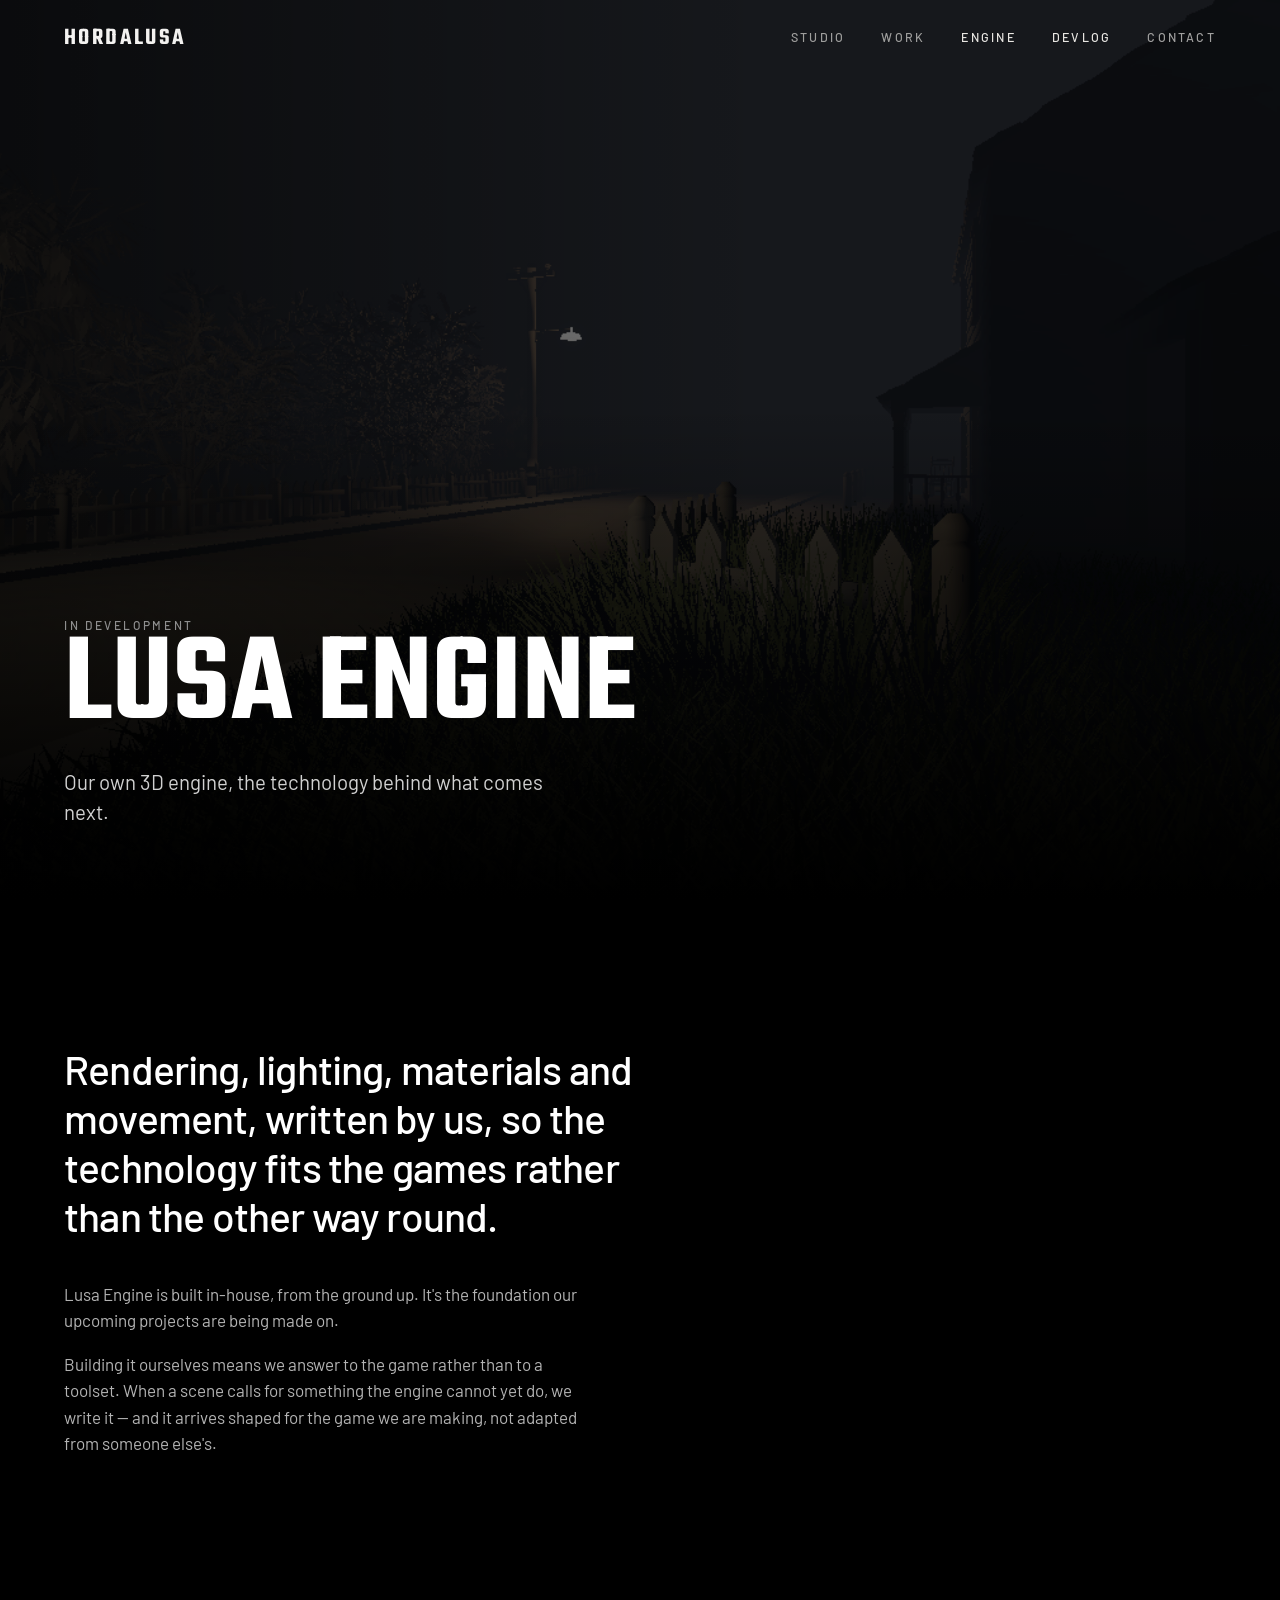
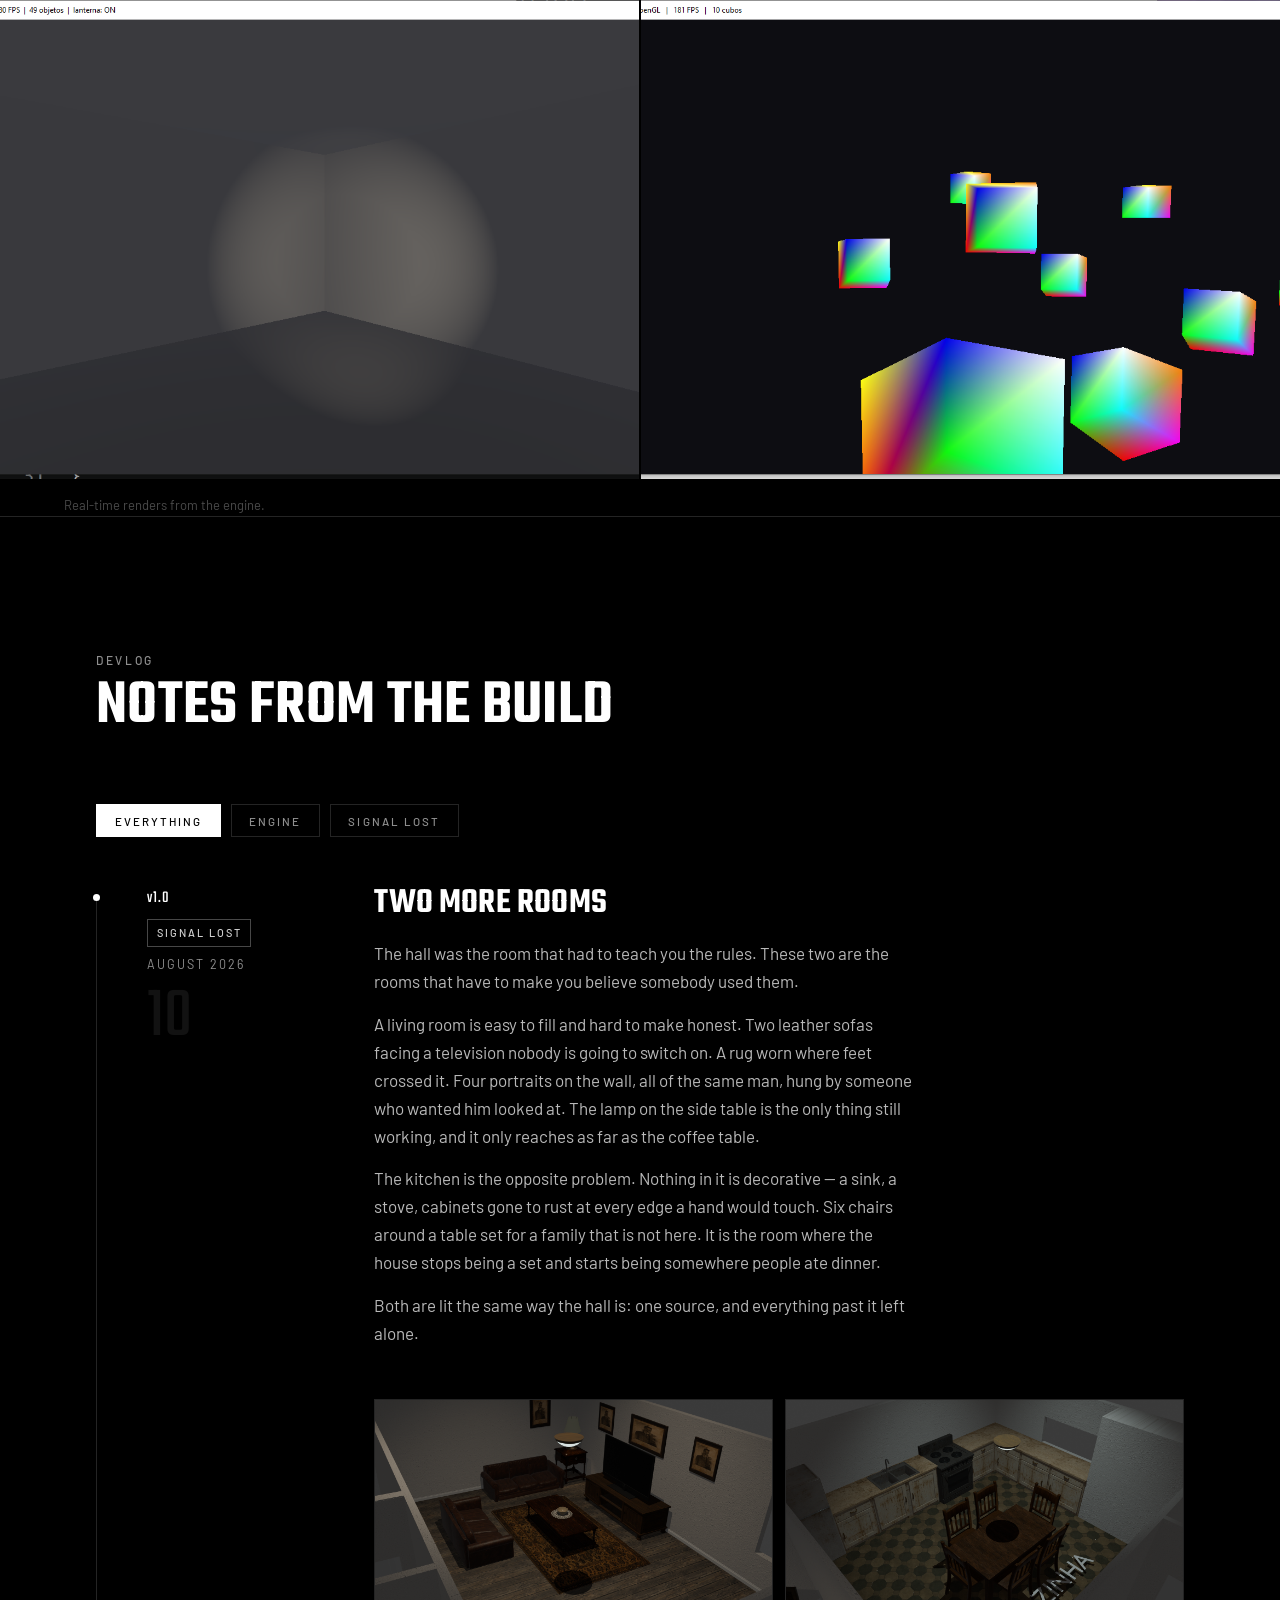
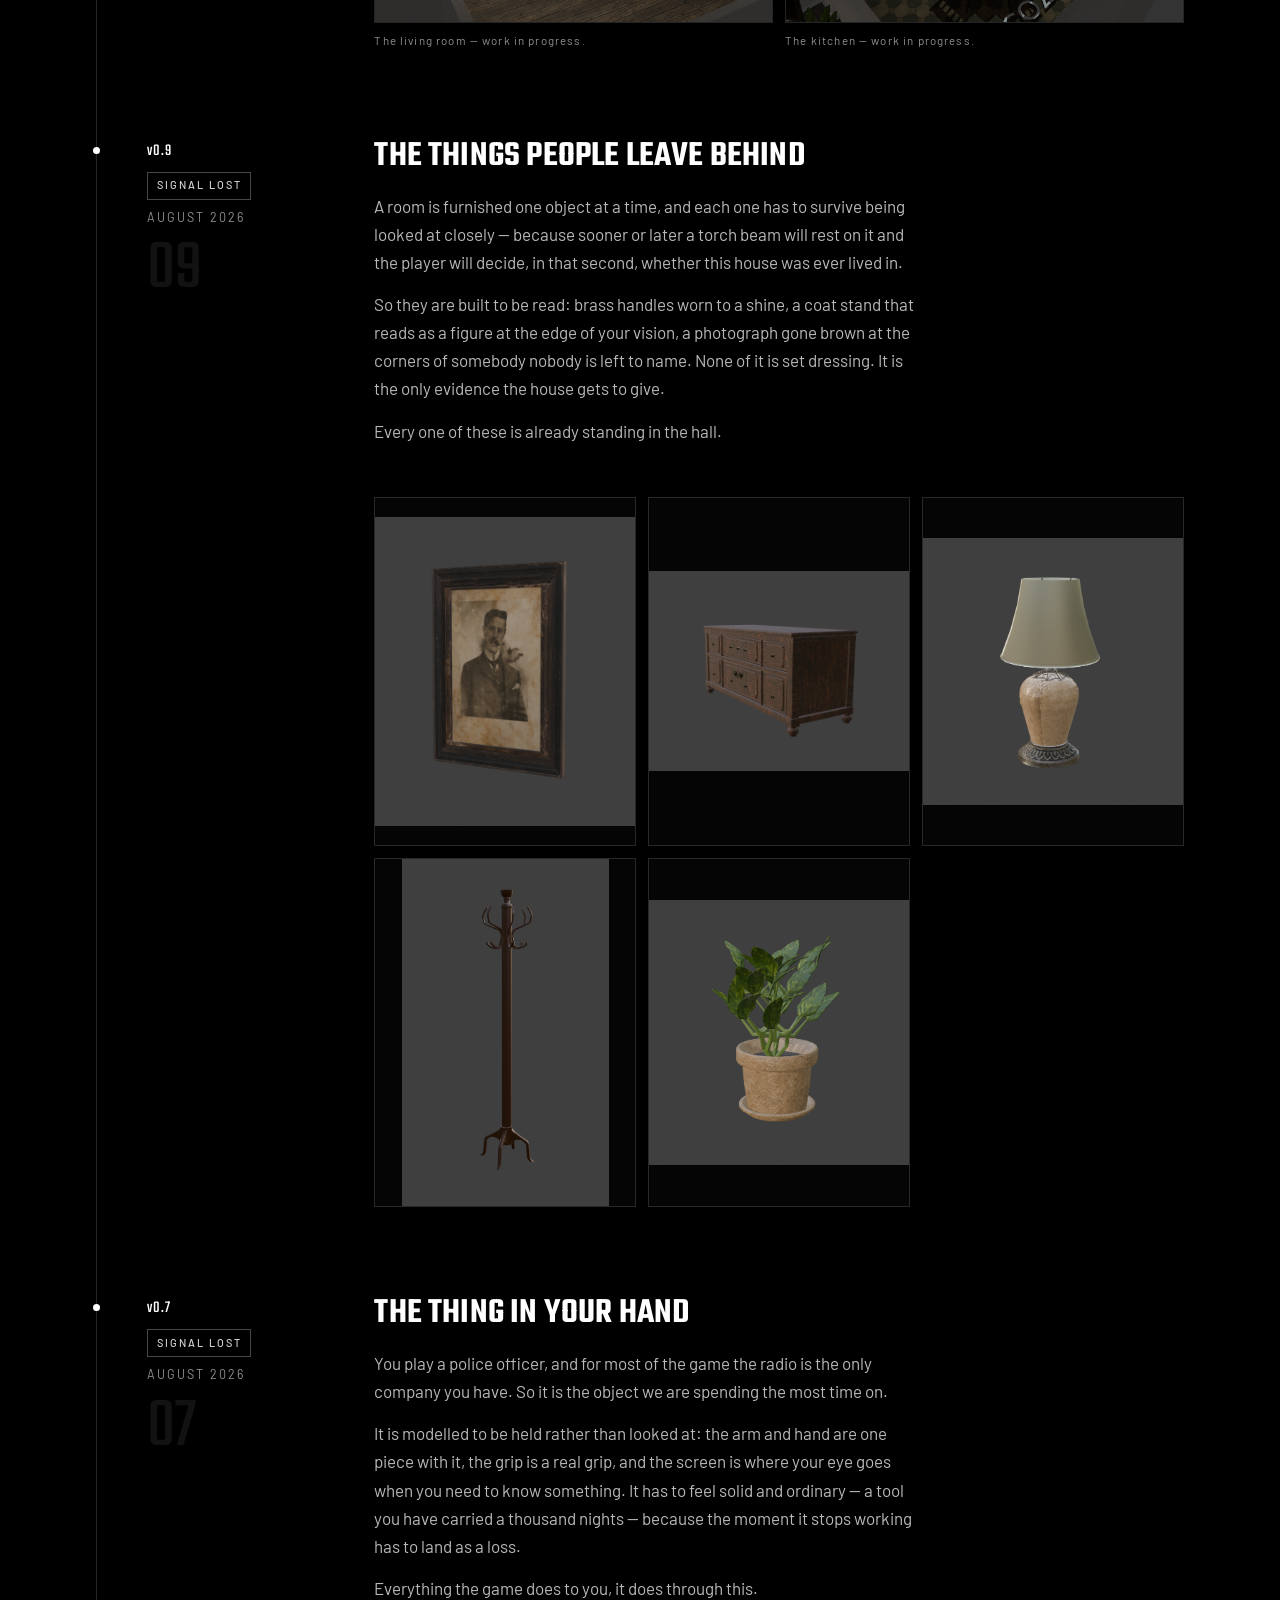
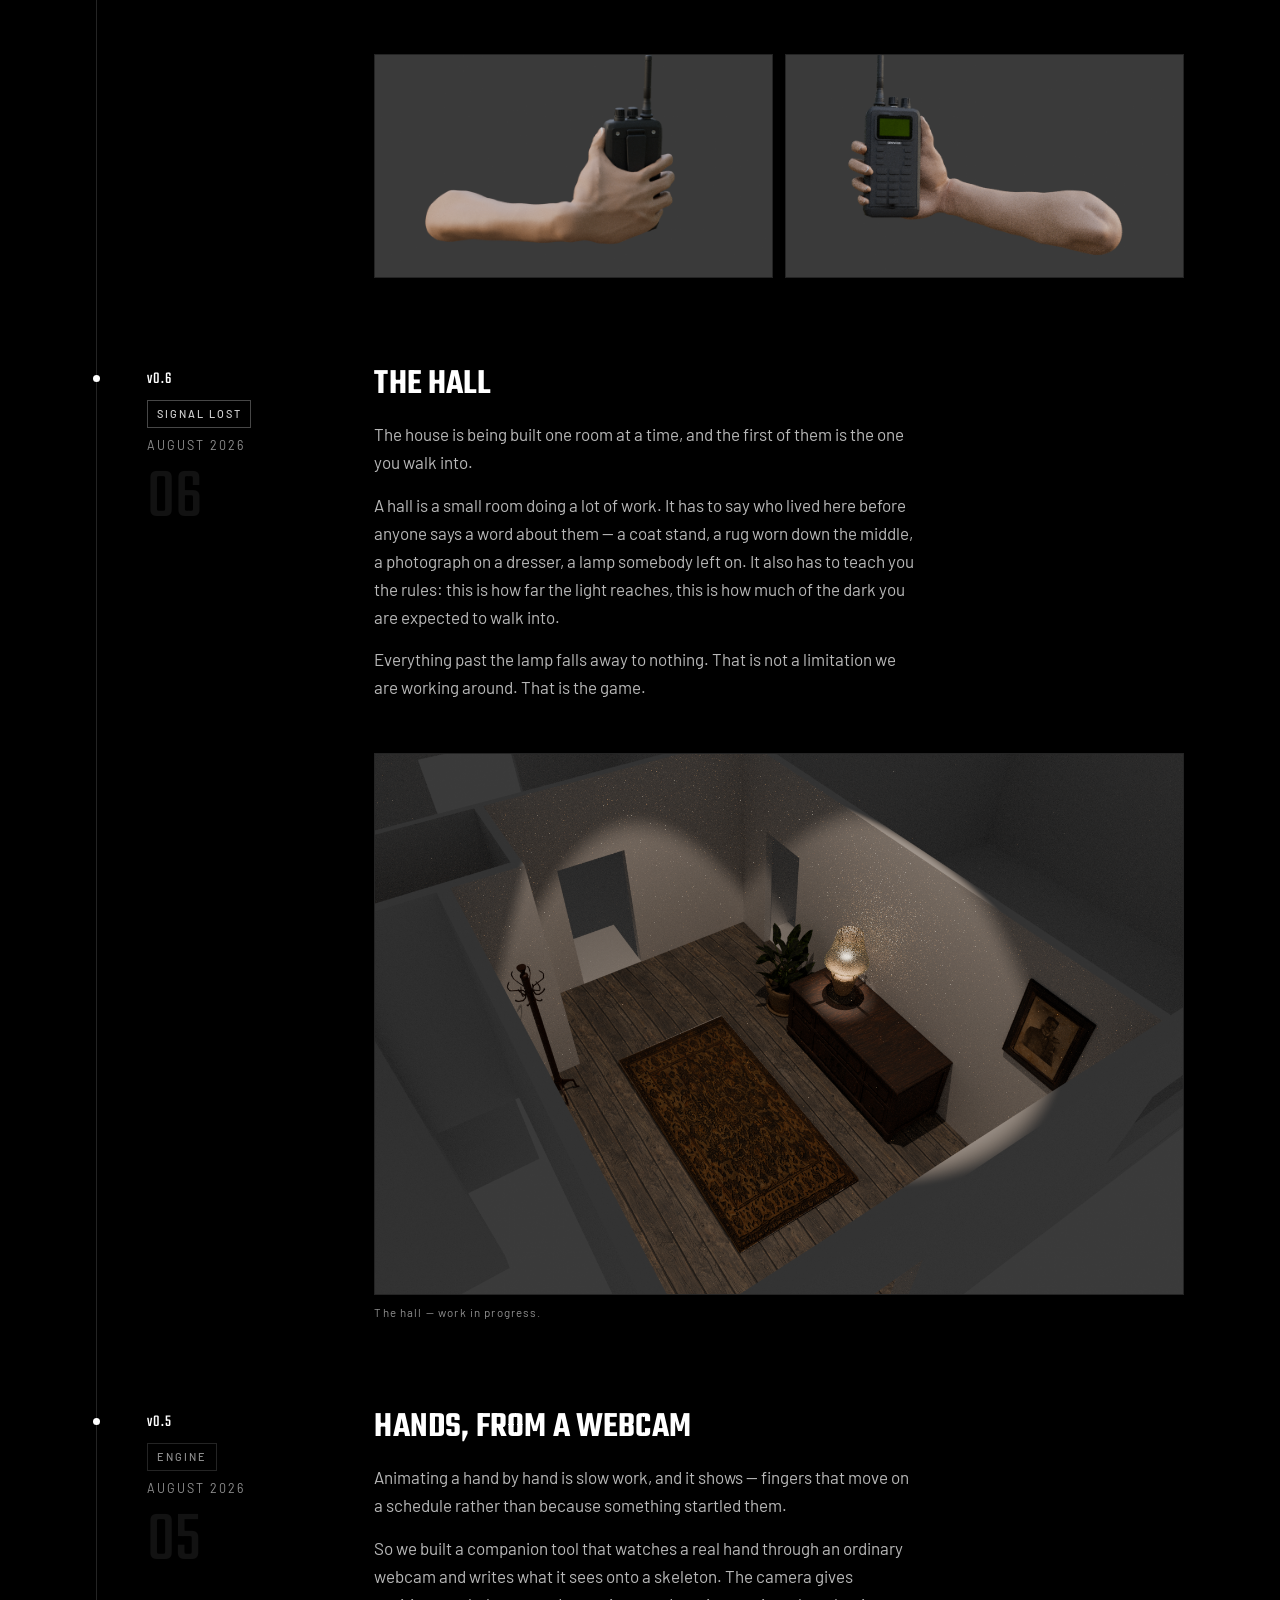
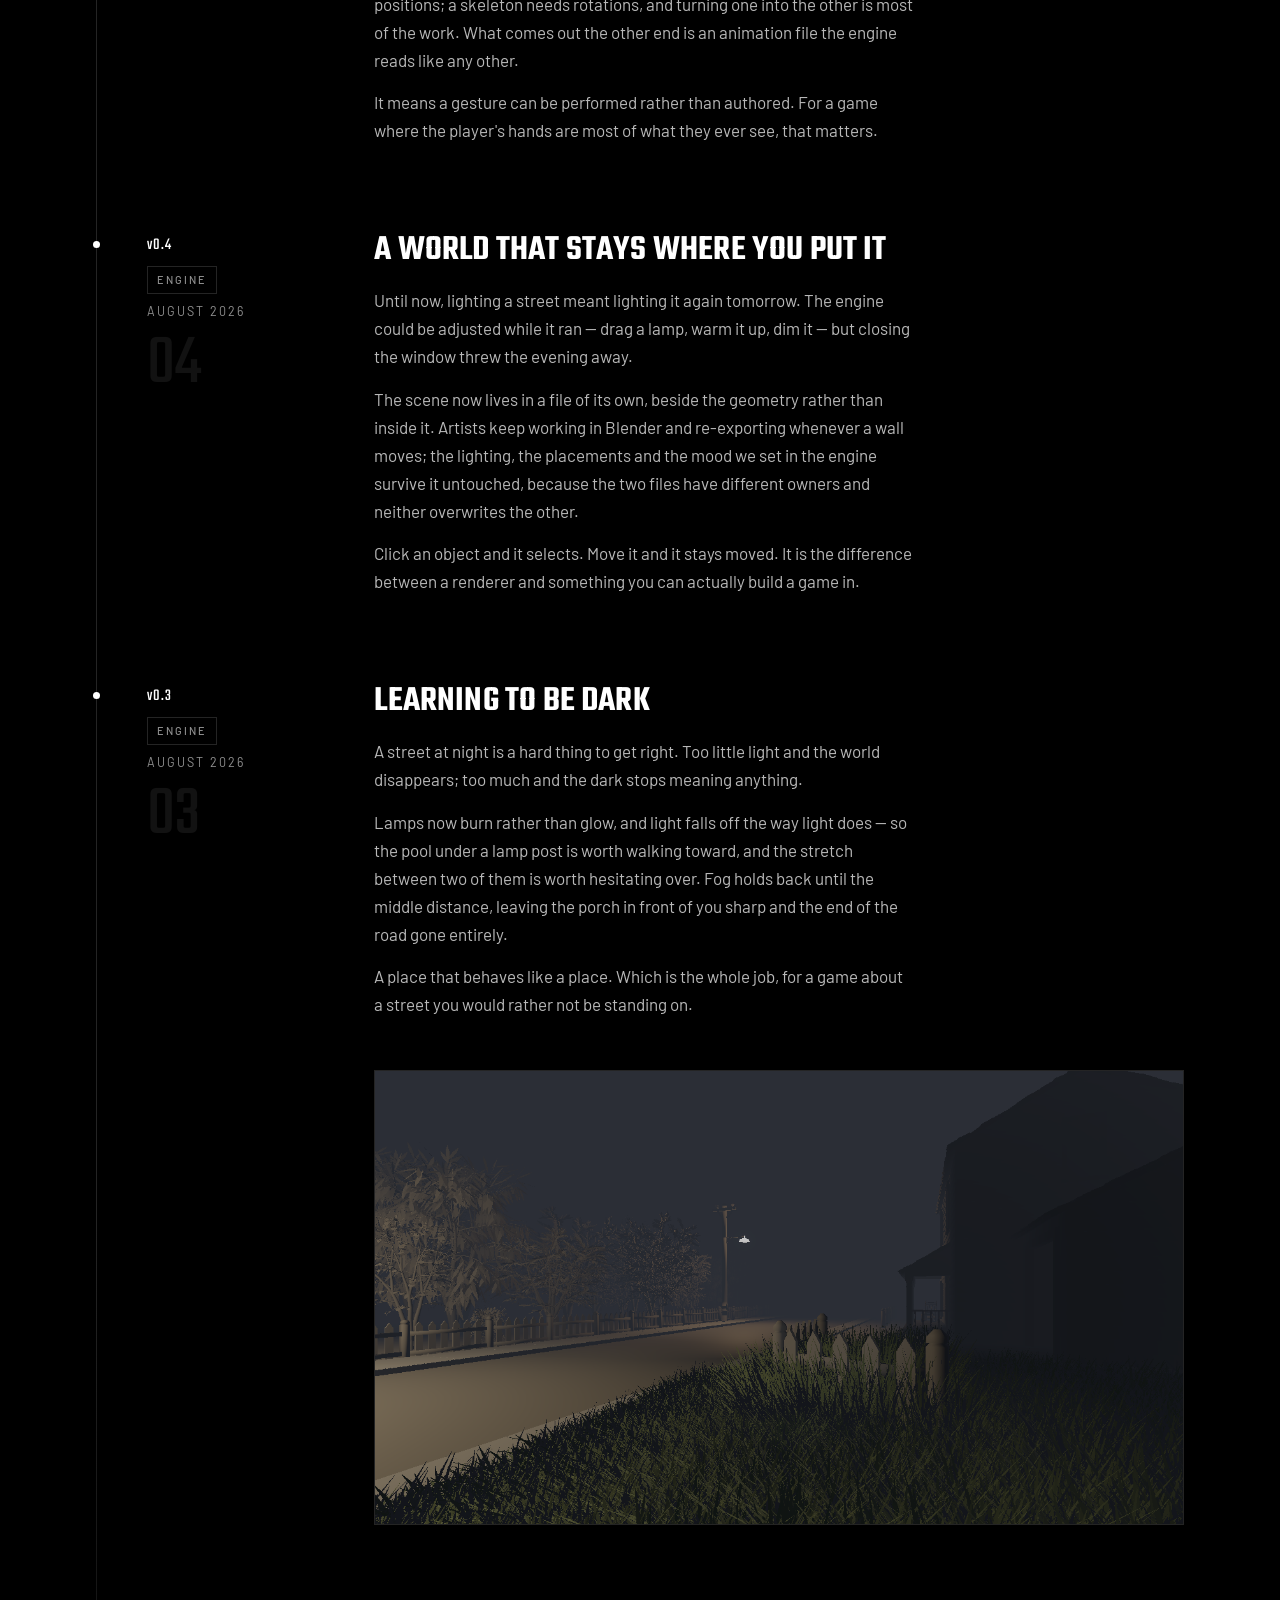
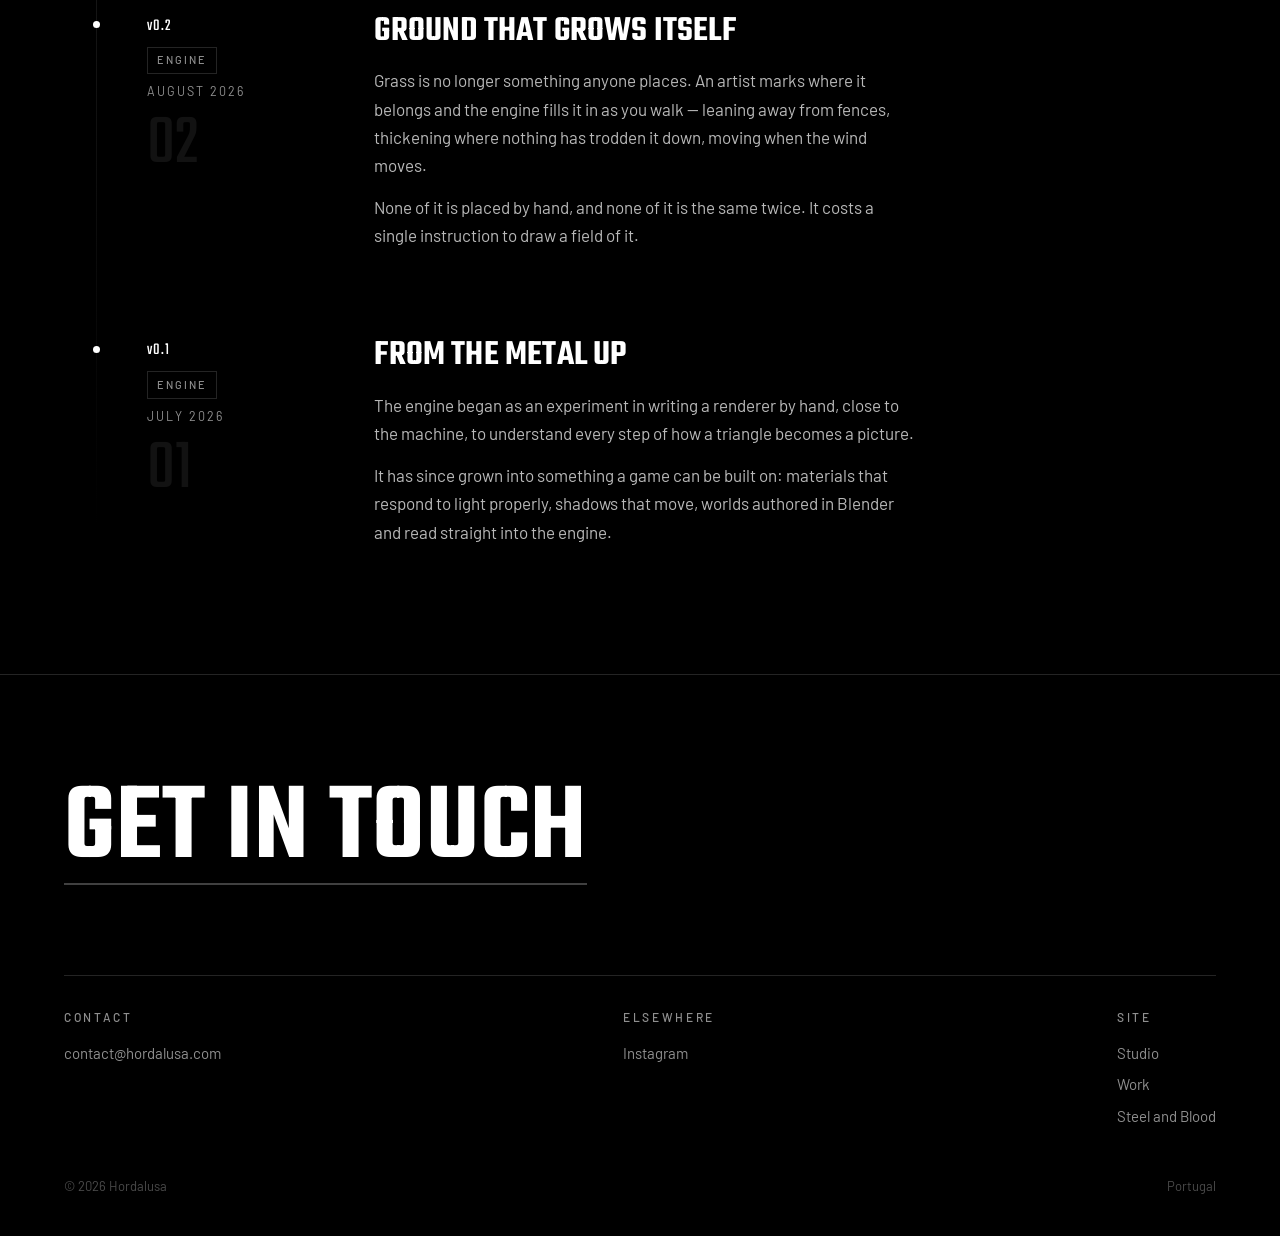
==== commit ce7a5edb: "Devlog v1.0: living room and kitchen" ====
--- a/lusa-engine.html
+++ b/lusa-engine.html
@@ -116,6 +116,46 @@
 
             <article class="log rise" data-track="game">
                 <div class="log-meta">
+                    <span class="log-version">v1.0</span>
+                    <span class="log-track">Signal Lost</span>
+                    <span class="log-date">August 2026</span>
+                    <span class="log-no">10</span>
+                </div>
+                <div class="log-body">
+                    <h3 class="log-title">Two more rooms</h3>
+                    <p>The hall was the room that had to teach you the rules. These two are the
+                        rooms that have to make you believe somebody used them.</p>
+                    <p>A living room is easy to fill and hard to make honest. Two leather sofas
+                        facing a television nobody is going to switch on. A rug worn where feet
+                        crossed it. Four portraits on the wall, all of the same man, hung by
+                        someone who wanted him looked at. The lamp on the side table is the only
+                        thing still working, and it only reaches as far as the coffee table.</p>
+                    <p>The kitchen is the opposite problem. Nothing in it is decorative &mdash;
+                        a sink, a stove, cabinets gone to rust at every edge a hand would touch.
+                        Six chairs around a table set for a family that is not here. It is the
+                        room where the house stops being a set and starts being somewhere people
+                        ate dinner.</p>
+                    <p>Both are lit the same way the hall is: one source, and everything past it
+                        left alone.</p>
+                </div>
+                <div class="log-shots" data-shots="2">
+                    <figure>
+                        <img src="engine/signal-lost-livingroom-01.png"
+                             alt="The living room, lit by a single lamp on a side table"
+                             loading="lazy" width="1450" height="935">
+                        <figcaption>The living room &mdash; work in progress.</figcaption>
+                    </figure>
+                    <figure>
+                        <img src="engine/signal-lost-kitchen-01.png"
+                             alt="The kitchen, with a table set for six and rusted cabinets"
+                             loading="lazy" width="1450" height="819">
+                        <figcaption>The kitchen &mdash; work in progress.</figcaption>
+                    </figure>
+                </div>
+            </article>
+
+            <article class="log rise" data-track="game">
+                <div class="log-meta">
                     <span class="log-version">v0.9</span>
                     <span class="log-track">Signal Lost</span>
                     <span class="log-date">August 2026</span>
--- a/style.css
+++ b/style.css
@@ -201,6 +201,15 @@
     object-fit: cover;
     /* Push the artwork back so type stays readable without a heavy scrim */
     filter: brightness(0.62) contrast(1.05) saturate(0.9);
+    /* A very slow drift. Long enough that it reads as the room breathing
+       rather than as an animation playing. */
+    animation: drift 32s var(--ease) infinite alternate;
+    transform-origin: 55% 45%;
+}
+
+@keyframes drift {
+    from { transform: scale(1.03); }
+    to   { transform: scale(1.09); }
 }
 
 .stage-media::after {
@@ -367,6 +376,162 @@
 }
 
 /* -----------------------------------------------------------------------------
+   Latest — the newest devlog entries, pulled onto the home page
+
+   Three cards, image-led, following the same grammar as the bands: the picture
+   moves a little on hover and the type stays still.
+   -------------------------------------------------------------------------- */
+/* Vem logo a seguir ao hero, por isso não leva risca em cima -- separa-se do
+   que vem depois, não do que vem antes. */
+.latest {
+    padding: clamp(3.5rem, 8vw, 6.5rem) var(--gutter) clamp(4rem, 10vw, 8rem);
+    background: var(--near-black);
+    border-bottom: 1px solid var(--line);
+}
+
+.latest-head {
+    max-width: 1400px;
+    margin: 0 auto clamp(2.5rem, 5vw, 4rem);
+    display: flex;
+    align-items: baseline;
+    justify-content: space-between;
+    gap: 2rem;
+    flex-wrap: wrap;
+}
+
+.latest-head .title-md {
+    margin-top: 0.6rem;
+}
+
+/* O .go traz margin-top para viver debaixo de um parágrafo; aqui está numa
+   linha de cabeçalho e alinha pela base do título. */
+.latest-head .go {
+    margin-top: 0;
+}
+
+.latest-grid {
+    max-width: 1400px;
+    margin: 0 auto;
+    display: grid;
+    gap: clamp(1.5rem, 3vw, 2.5rem);
+    grid-template-columns: 1fr;
+}
+
+/* Duas colunas para as entradas secundárias; a de destaque atravessa as duas
+   e põe a imagem ao lado do texto em vez de por cima. */
+@media (min-width: 800px) {
+    .latest-grid {
+        grid-template-columns: 1fr 1fr;
+    }
+
+    .latest-lead {
+        grid-column: 1 / -1;
+        display: grid;
+        grid-template-columns: 1.4fr 1fr;
+        gap: clamp(2rem, 4vw, 3.5rem);
+        align-items: center;
+    }
+
+    .latest-lead .latest-shot {
+        aspect-ratio: 16 / 10;
+        margin-bottom: 0;
+    }
+
+    .latest-lead h3 {
+        font-size: clamp(1.75rem, 3.4vw, 2.75rem);
+    }
+
+    .latest-lead p {
+        font-size: 1.0625rem;
+        max-width: 46ch;
+    }
+}
+
+/* O destaque leva um "Read it" próprio; nas secundárias o cartão inteiro é o
+   link e uma seta extra só faria ruído. */
+.latest-lead .go {
+    margin-top: 1.75rem;
+}
+
+.latest-item {
+    display: block;
+    position: relative;
+}
+
+.latest-shot {
+    position: relative;
+    overflow: hidden;
+    aspect-ratio: 4 / 3;
+    background: var(--near-black);
+    margin-bottom: 1.25rem;
+}
+
+.latest-shot img {
+    width: 100%;
+    height: 100%;
+    object-fit: cover;
+    filter: brightness(0.78) saturate(0.9);
+    transform: scale(1.01);
+    transition: transform 1.2s var(--ease), filter 1.2s var(--ease);
+}
+
+.latest-item:hover .latest-shot img {
+    transform: scale(1.06);
+    filter: brightness(0.92) saturate(1);
+}
+
+/* Envolve o texto do cartão, para que no destaque possa ser a segunda coluna
+   ao lado da imagem em vez de ficar por baixo dela. */
+.latest-text {
+    min-width: 0;
+}
+
+.latest-meta {
+    display: flex;
+    align-items: baseline;
+    gap: 0.75rem;
+    margin-bottom: 0.6rem;
+}
+
+.latest-version {
+    font-family: var(--display);
+    font-size: 1rem;
+    letter-spacing: 0.06em;
+}
+
+.latest-track {
+    font-family: var(--body);
+    font-size: 0.68rem;
+    font-weight: 500;
+    letter-spacing: 0.18em;
+    text-transform: uppercase;
+    color: var(--grey);
+}
+
+.latest-item h3 {
+    font-family: var(--display);
+    font-size: clamp(1.35rem, 2.2vw, 1.75rem);
+    line-height: 1.1;
+    margin-bottom: 0.6rem;
+    transition: color 0.3s var(--ease);
+}
+
+.latest-item p {
+    color: rgba(255, 255, 255, 0.68);
+    font-size: 0.95rem;
+    max-width: 40ch;
+}
+
+.latest-item:hover h3 {
+    color: var(--grey);
+}
+
+.latest-item:focus-visible {
+    outline: 1px solid var(--white);
+    outline-offset: 6px;
+}
+
+/* -----------------------------------------------------------------------------
    Page opening for inner pages
    -------------------------------------------------------------------------- */
 .opening {
@@ -710,7 +875,9 @@
     inset: 0;
     background: var(--white);
     transform: translateX(-100%);
-    animation: sweep 1.6s var(--ease) infinite;
+    /* Matched to how long the loader actually holds. A sweep slower than the
+       curtain reads as a bar that never finished. */
+    animation: sweep 0.9s var(--ease) infinite;
 }
 
 @keyframes sweep {
@@ -1005,6 +1172,80 @@
         grid-column: 2;
         margin-top: 1.75rem;
     }
+}
+
+/* -----------------------------------------------------------------------------
+   Lightbox — devlog shots at full size
+
+   The renders are dark and detailed; at grid size a lot of them is lost. Click
+   opens the original over a black field, and nothing else moves.
+   -------------------------------------------------------------------------- */
+.log-shots img,
+.log-media img {
+    cursor: zoom-in;
+    transition: filter 0.5s var(--ease);
+}
+
+.log-shots img:hover,
+.log-media img:hover {
+    filter: brightness(1.08);
+}
+
+.lightbox {
+    position: fixed;
+    inset: 0;
+    z-index: 200;
+    display: flex;
+    align-items: center;
+    justify-content: center;
+    padding: clamp(1.5rem, 5vw, 4rem);
+    background: rgba(0, 0, 0, 0.94);
+    opacity: 0;
+    pointer-events: none;
+    transition: opacity 0.4s var(--ease);
+    cursor: zoom-out;
+    border: 0;
+    width: 100%;
+    height: 100%;
+}
+
+.lightbox.open {
+    opacity: 1;
+    pointer-events: auto;
+}
+
+.lightbox img {
+    max-width: 100%;
+    max-height: 100%;
+    width: auto;
+    height: auto;
+    object-fit: contain;
+    transform: scale(0.98);
+    transition: transform 0.4s var(--ease);
+}
+
+.lightbox.open img {
+    transform: scale(1);
+}
+
+.lightbox-close {
+    position: absolute;
+    top: clamp(1rem, 3vw, 2rem);
+    right: clamp(1rem, 3vw, 2rem);
+    font-family: var(--body);
+    font-size: 0.72rem;
+    font-weight: 500;
+    letter-spacing: 0.2em;
+    text-transform: uppercase;
+    color: var(--grey);
+    background: none;
+    border: 0;
+    cursor: pointer;
+    padding: 0.5rem;
+}
+
+.lightbox-close:hover {
+    color: var(--white);
 }
 
 /* -----------------------------------------------------------------------------
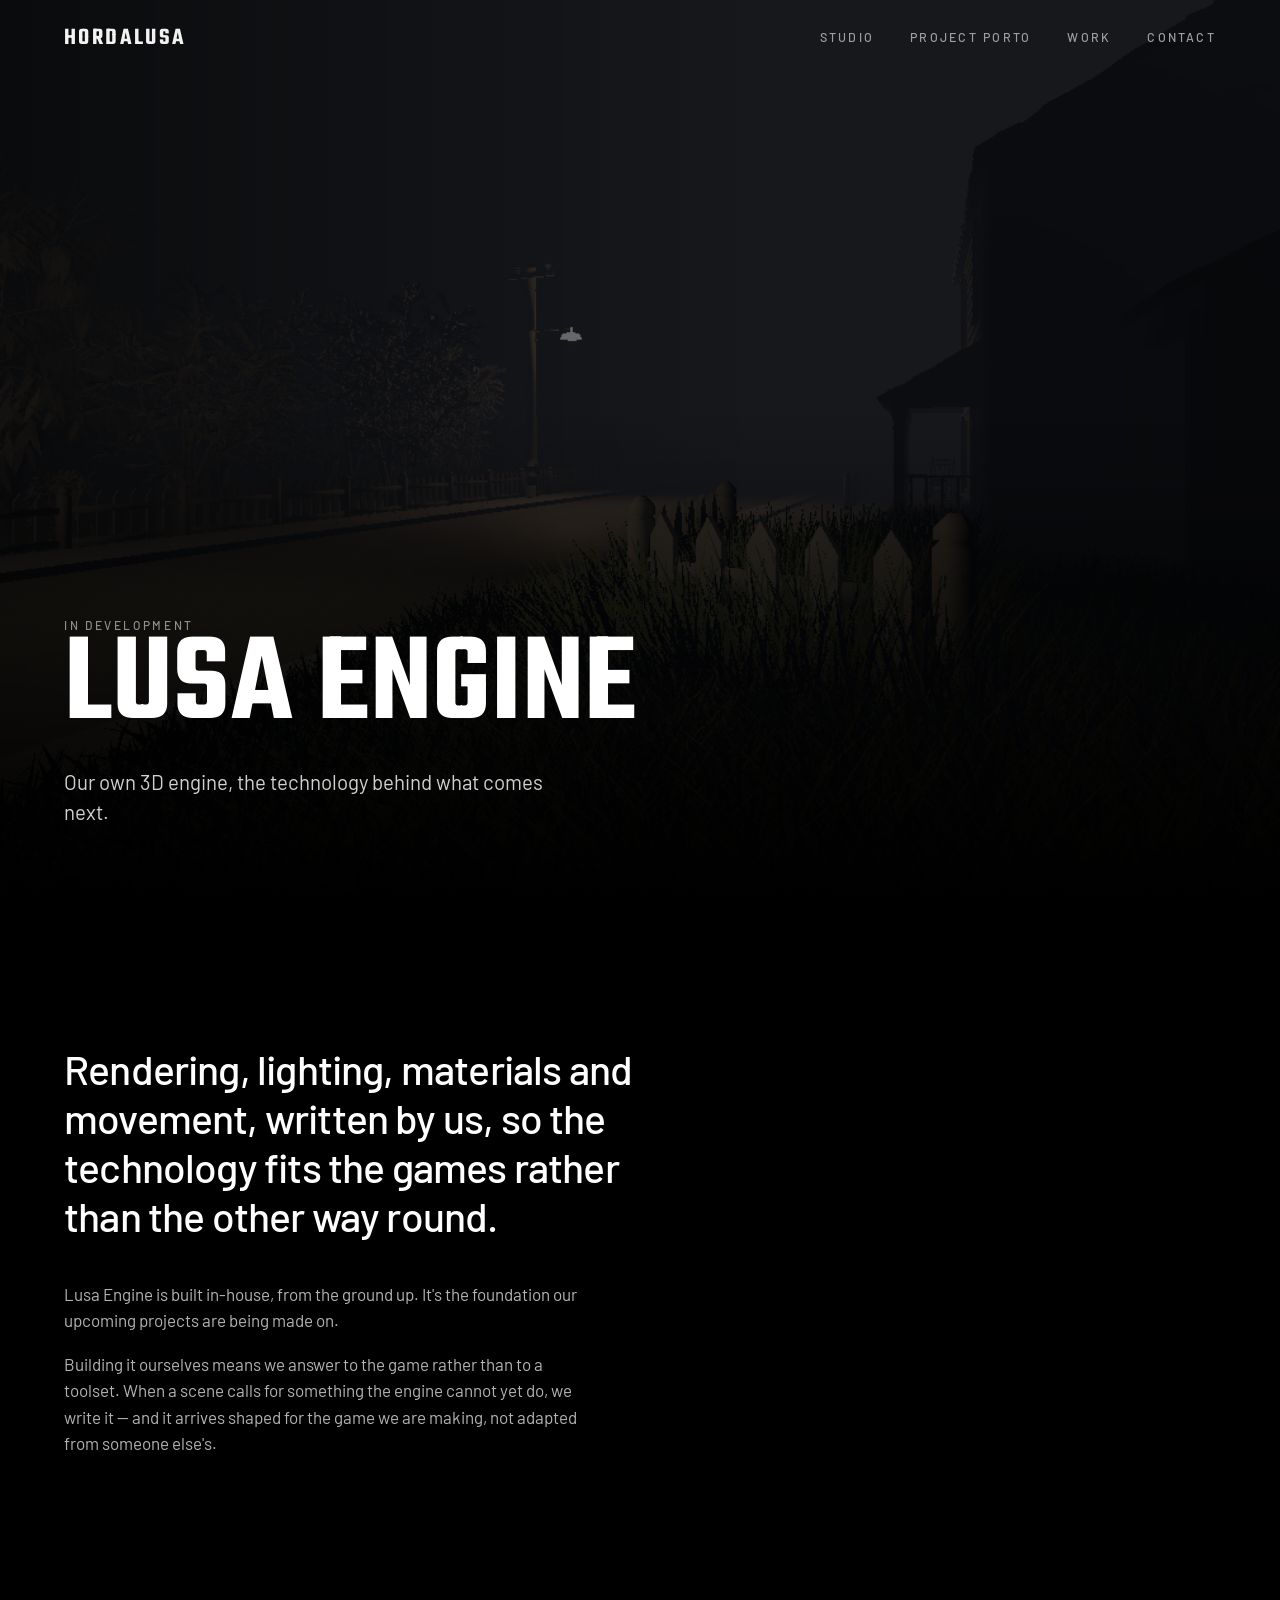
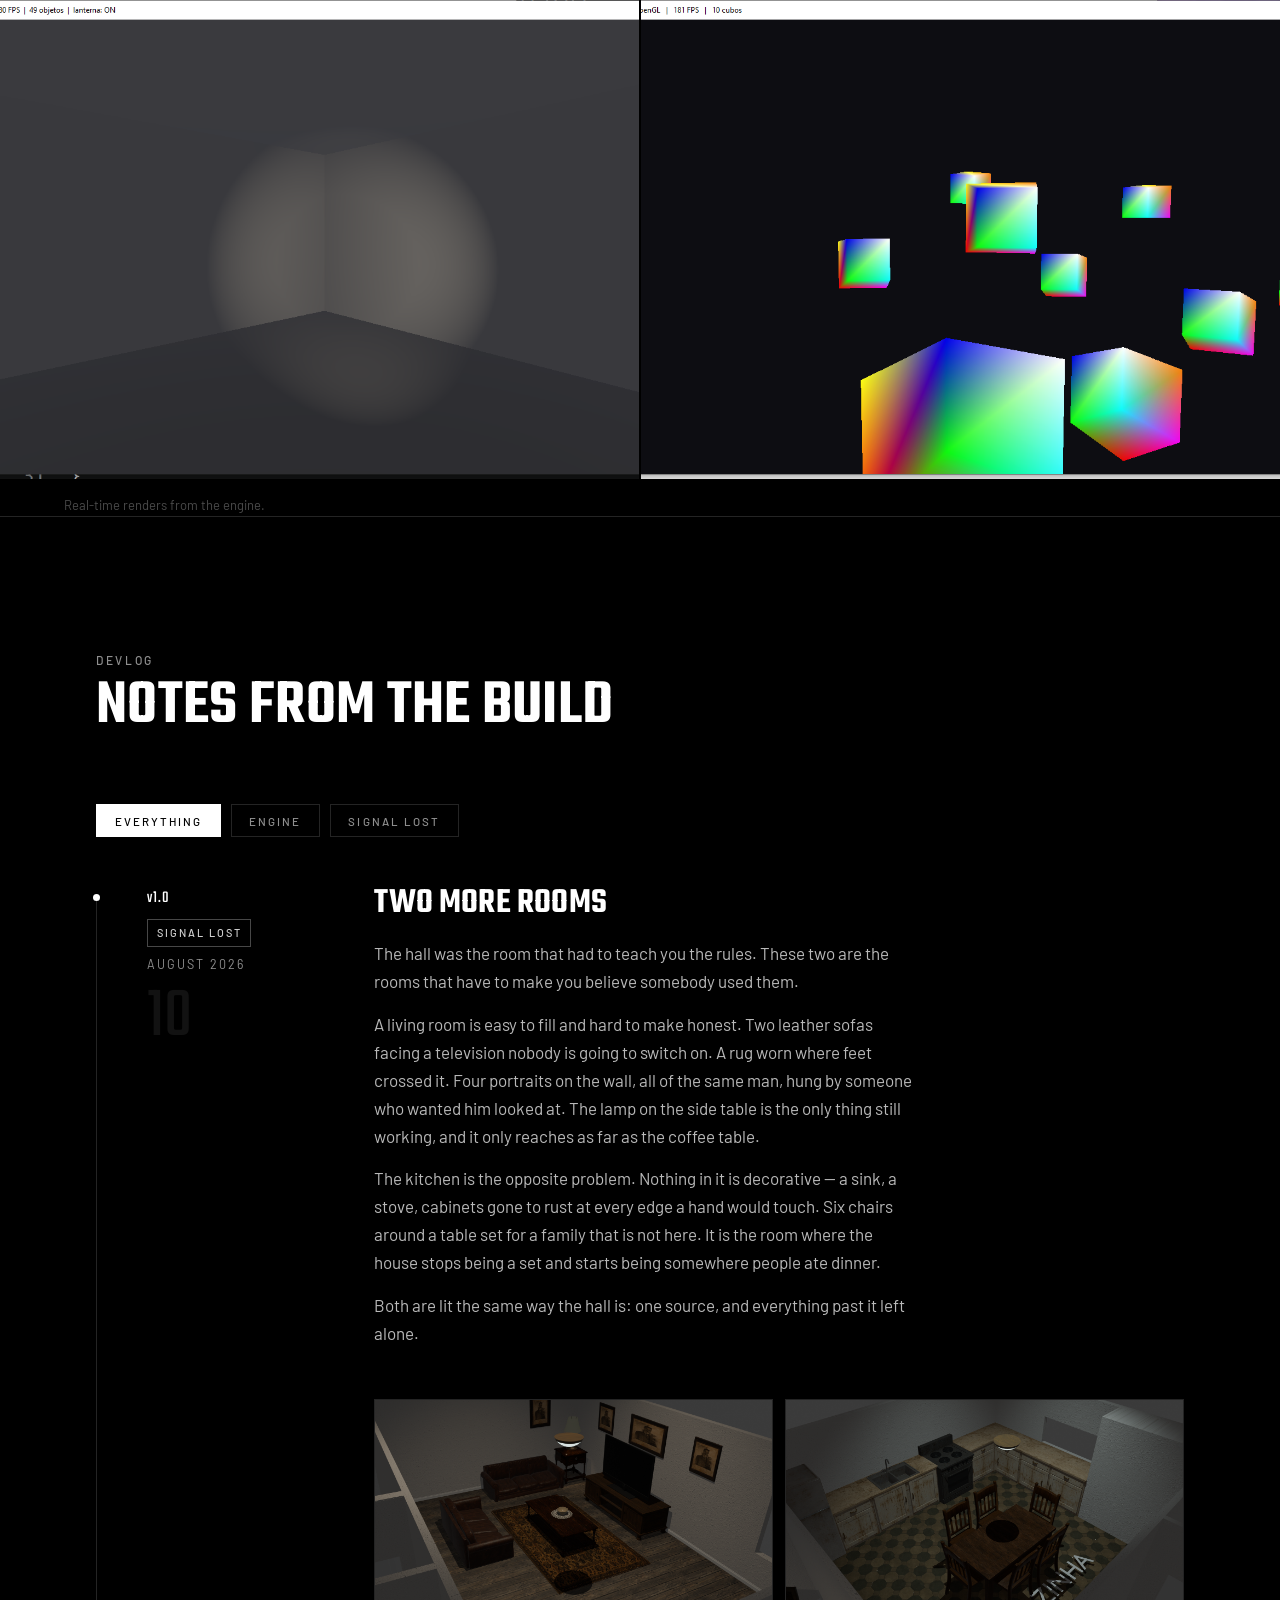
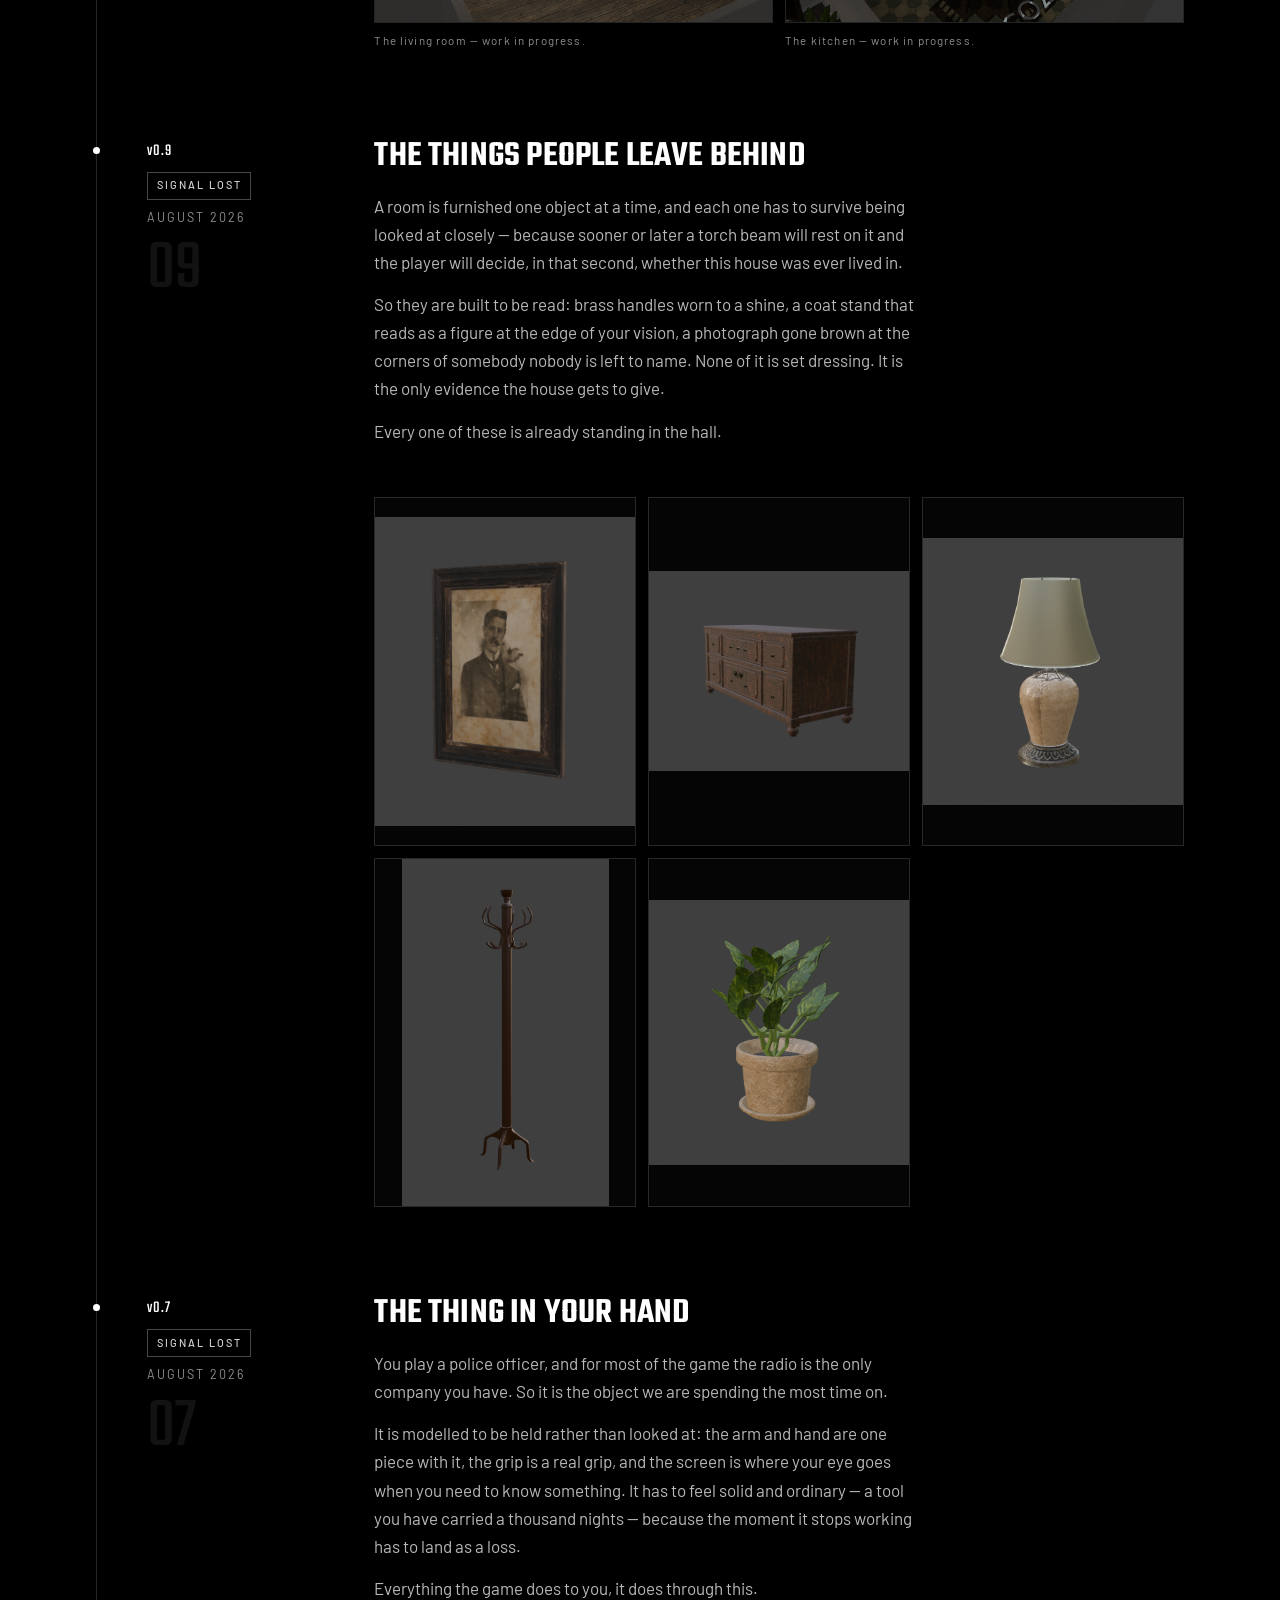
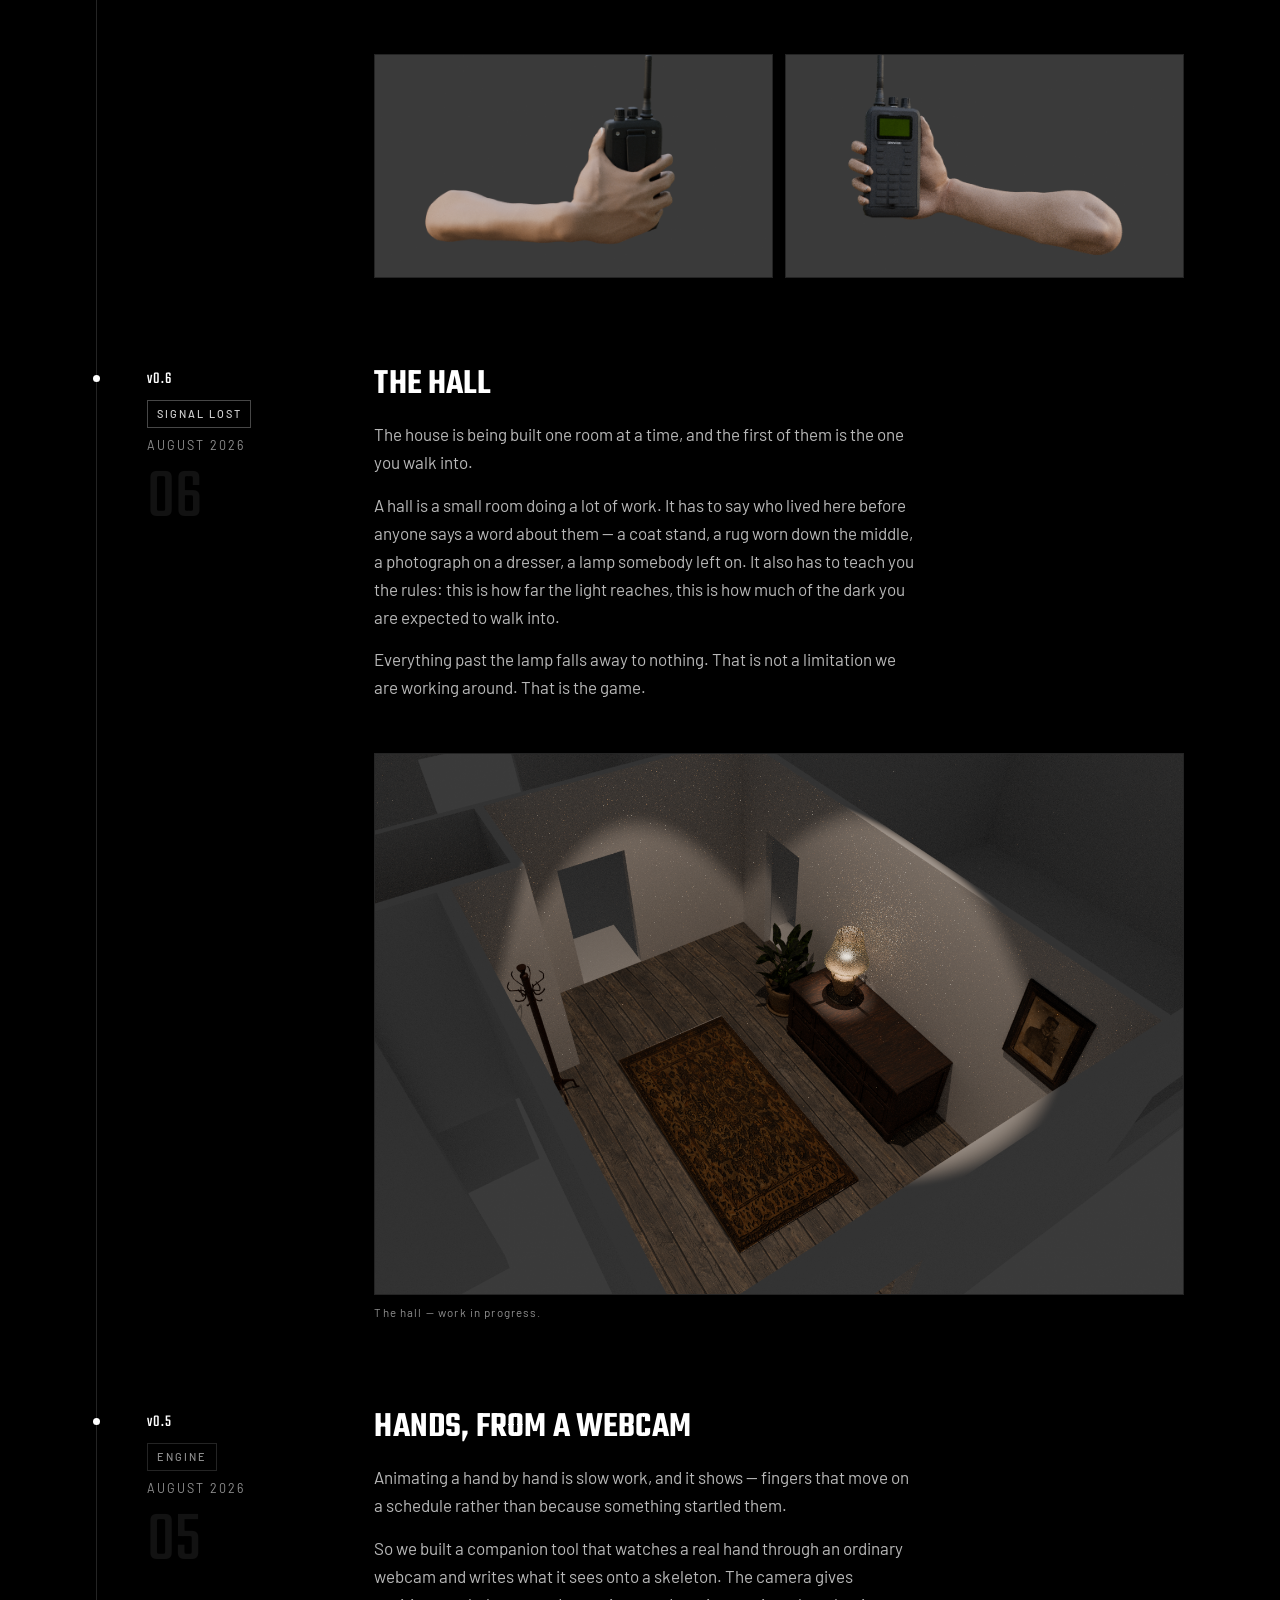
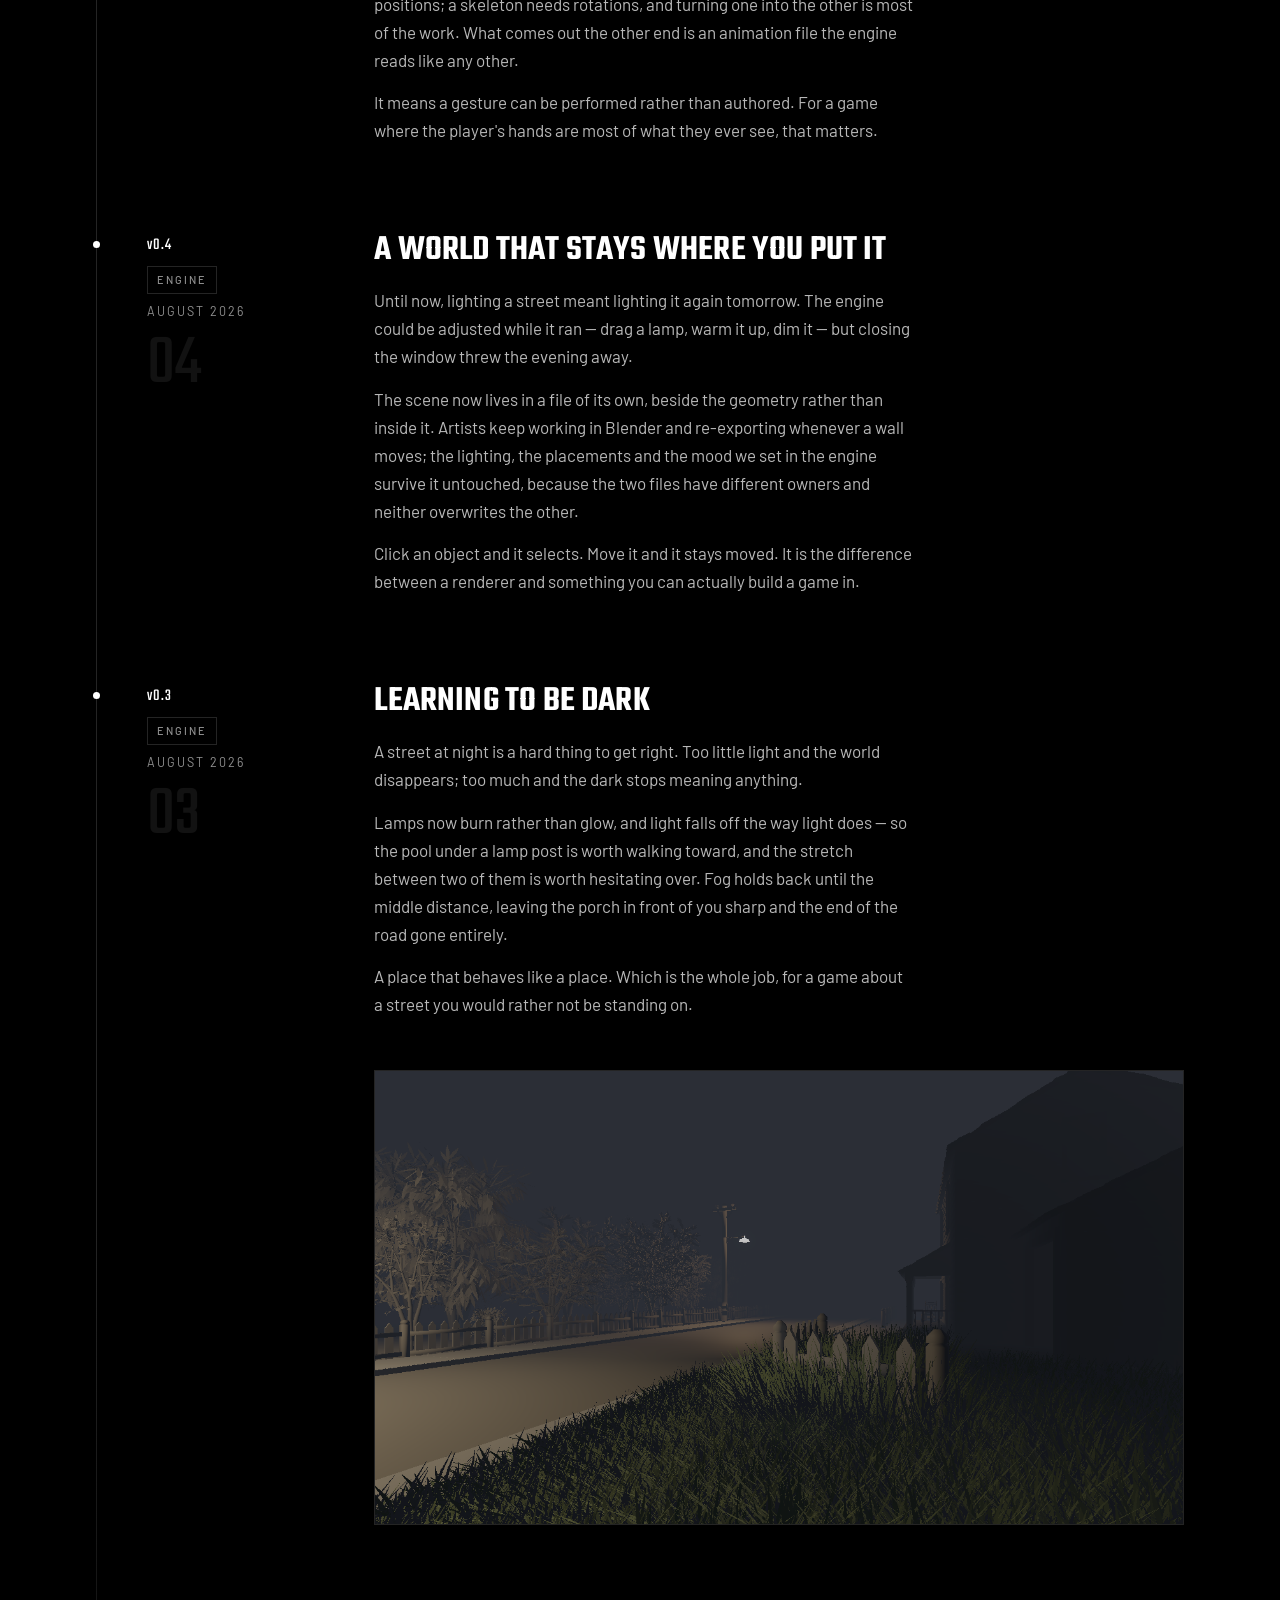
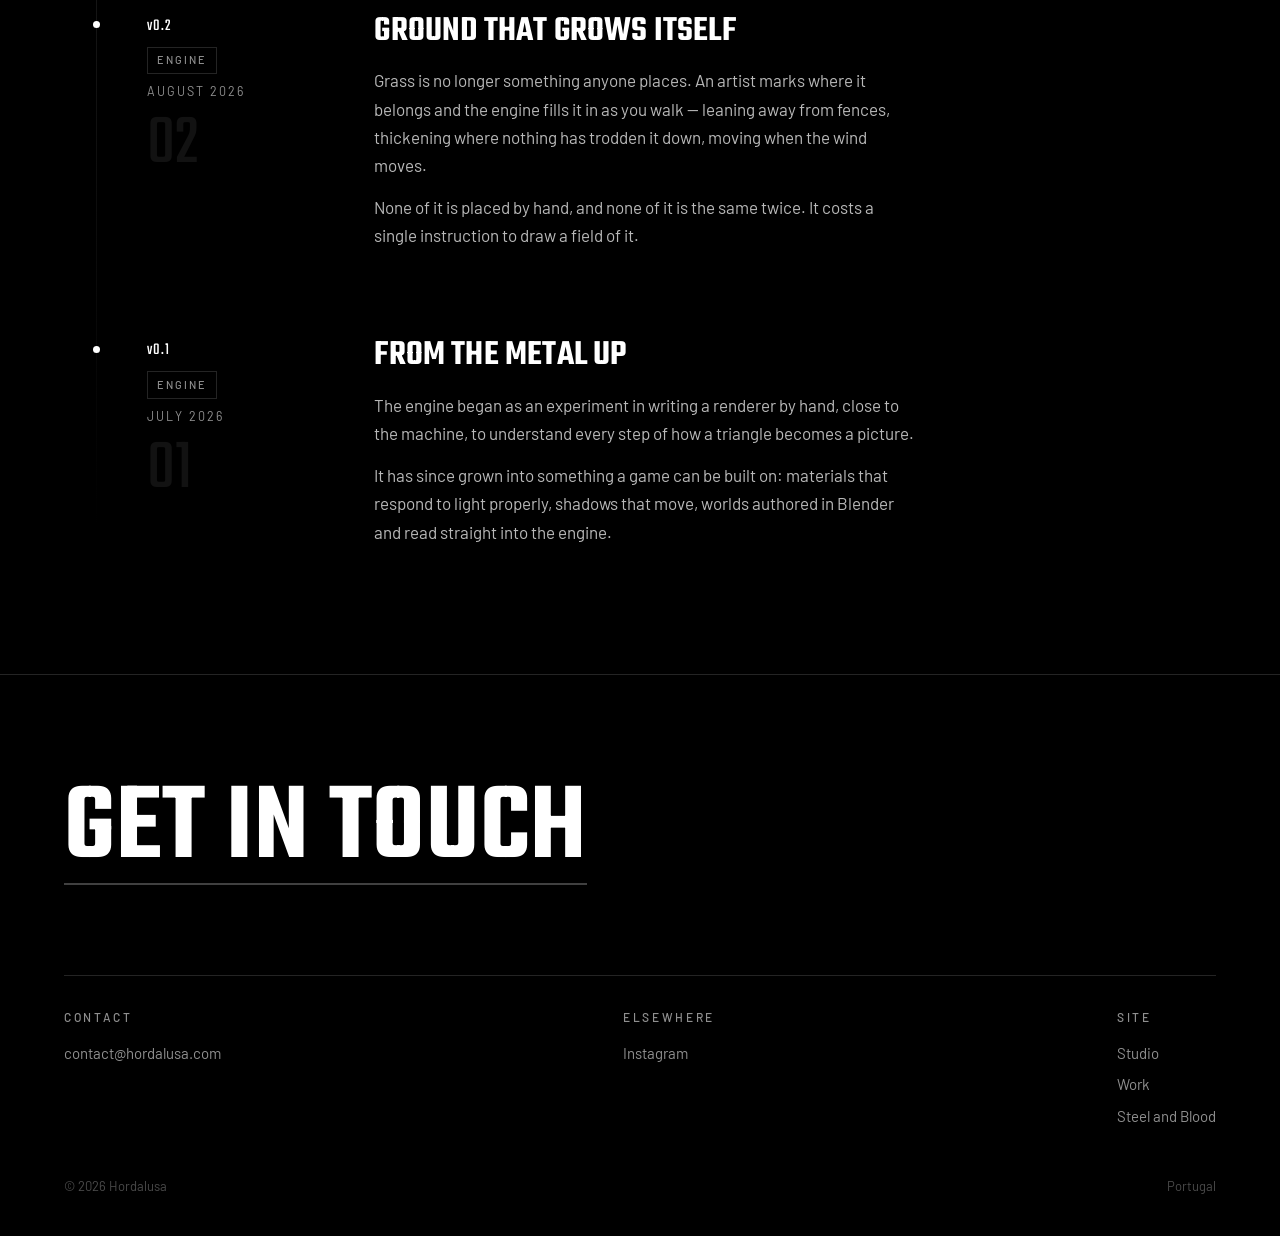
==== commit eabac6d7: "Feature Project Porto, move Lusa Engine and earlier work to Archive Co-Authored-By: Claude Sonnet 5." ====
--- a/lusa-engine.html
+++ b/lusa-engine.html
@@ -31,9 +31,8 @@
         <a href="index.html" class="mark">Hordalusa</a>
         <nav class="menu">
             <a href="index.html">Studio</a>
+            <a href="porto.html">Project Porto</a>
             <a href="projects.html">Work</a>
-            <a href="lusa-engine.html">Engine</a>
-            <a href="lusa-engine.html#devlog">Devlog</a>
             <a href="index.html#contact">Contact</a>
         </nav>
         <button class="menu-btn" aria-expanded="false">Menu</button>
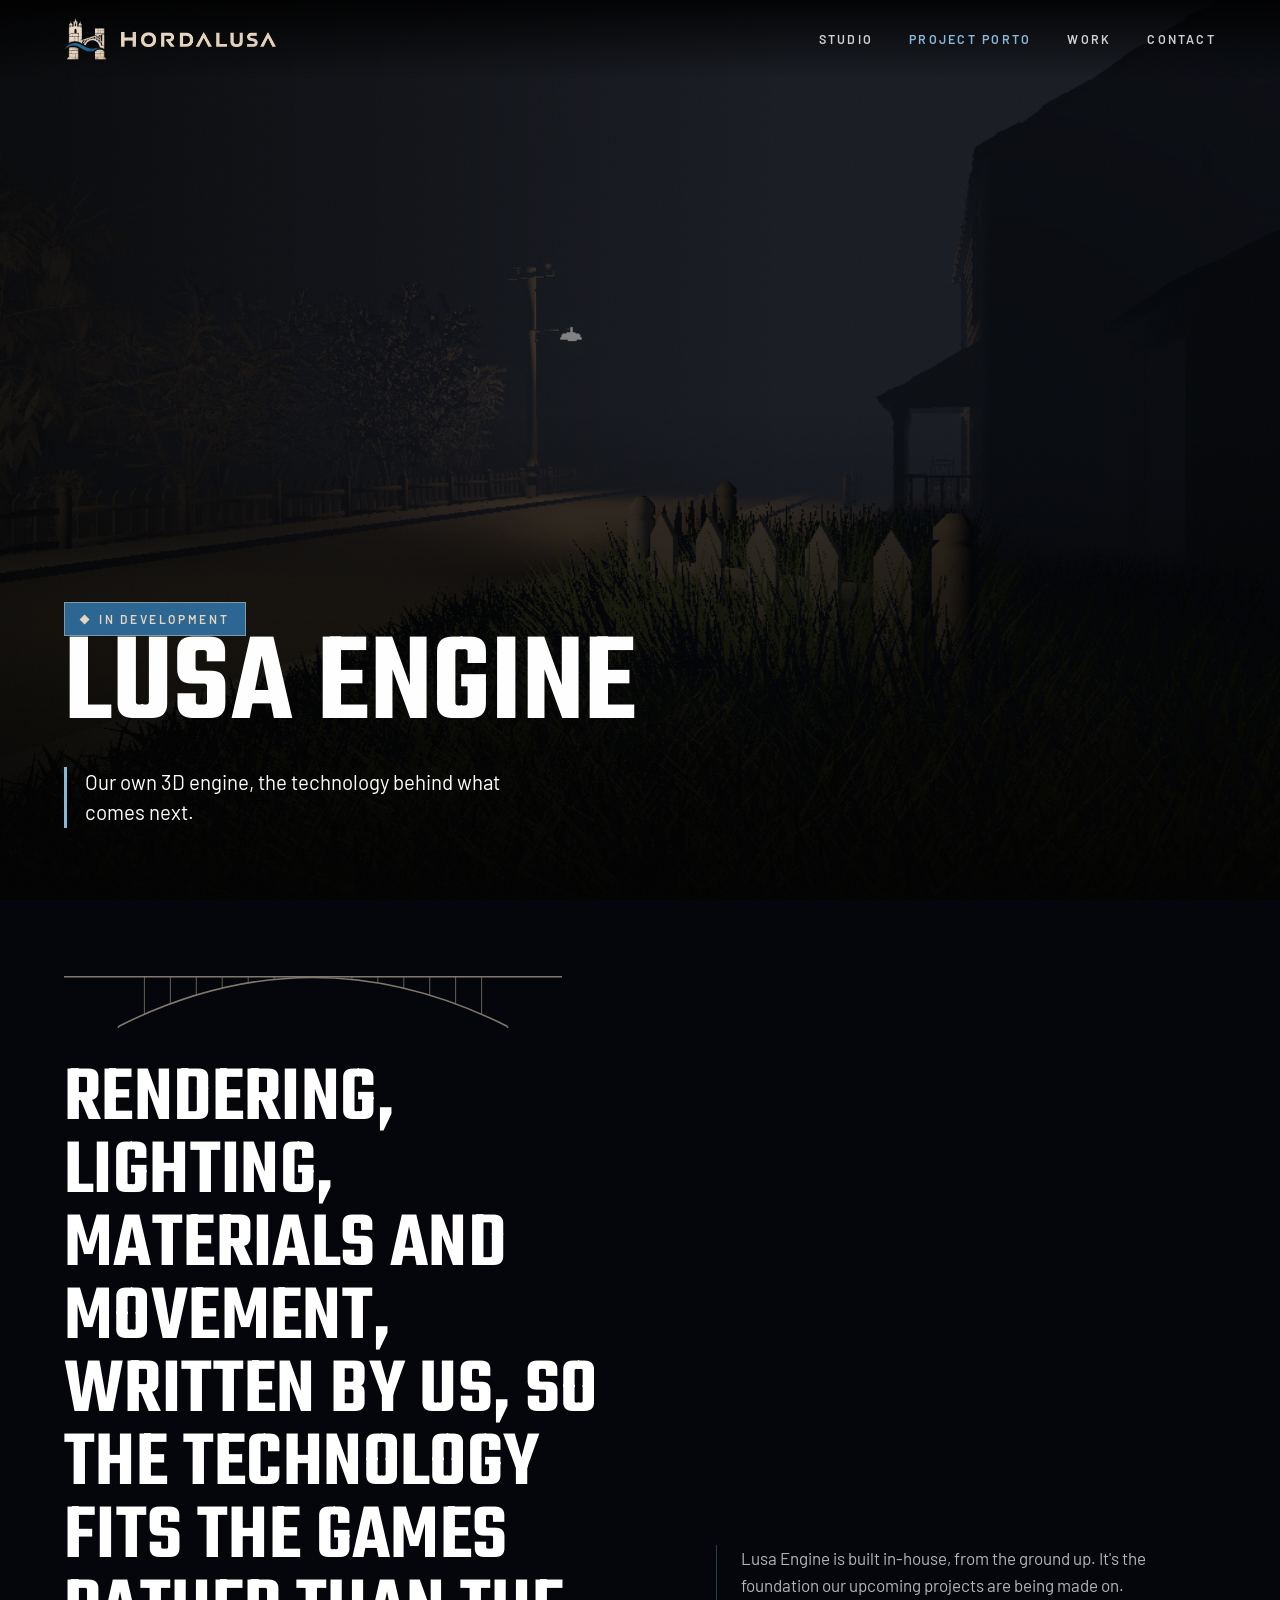
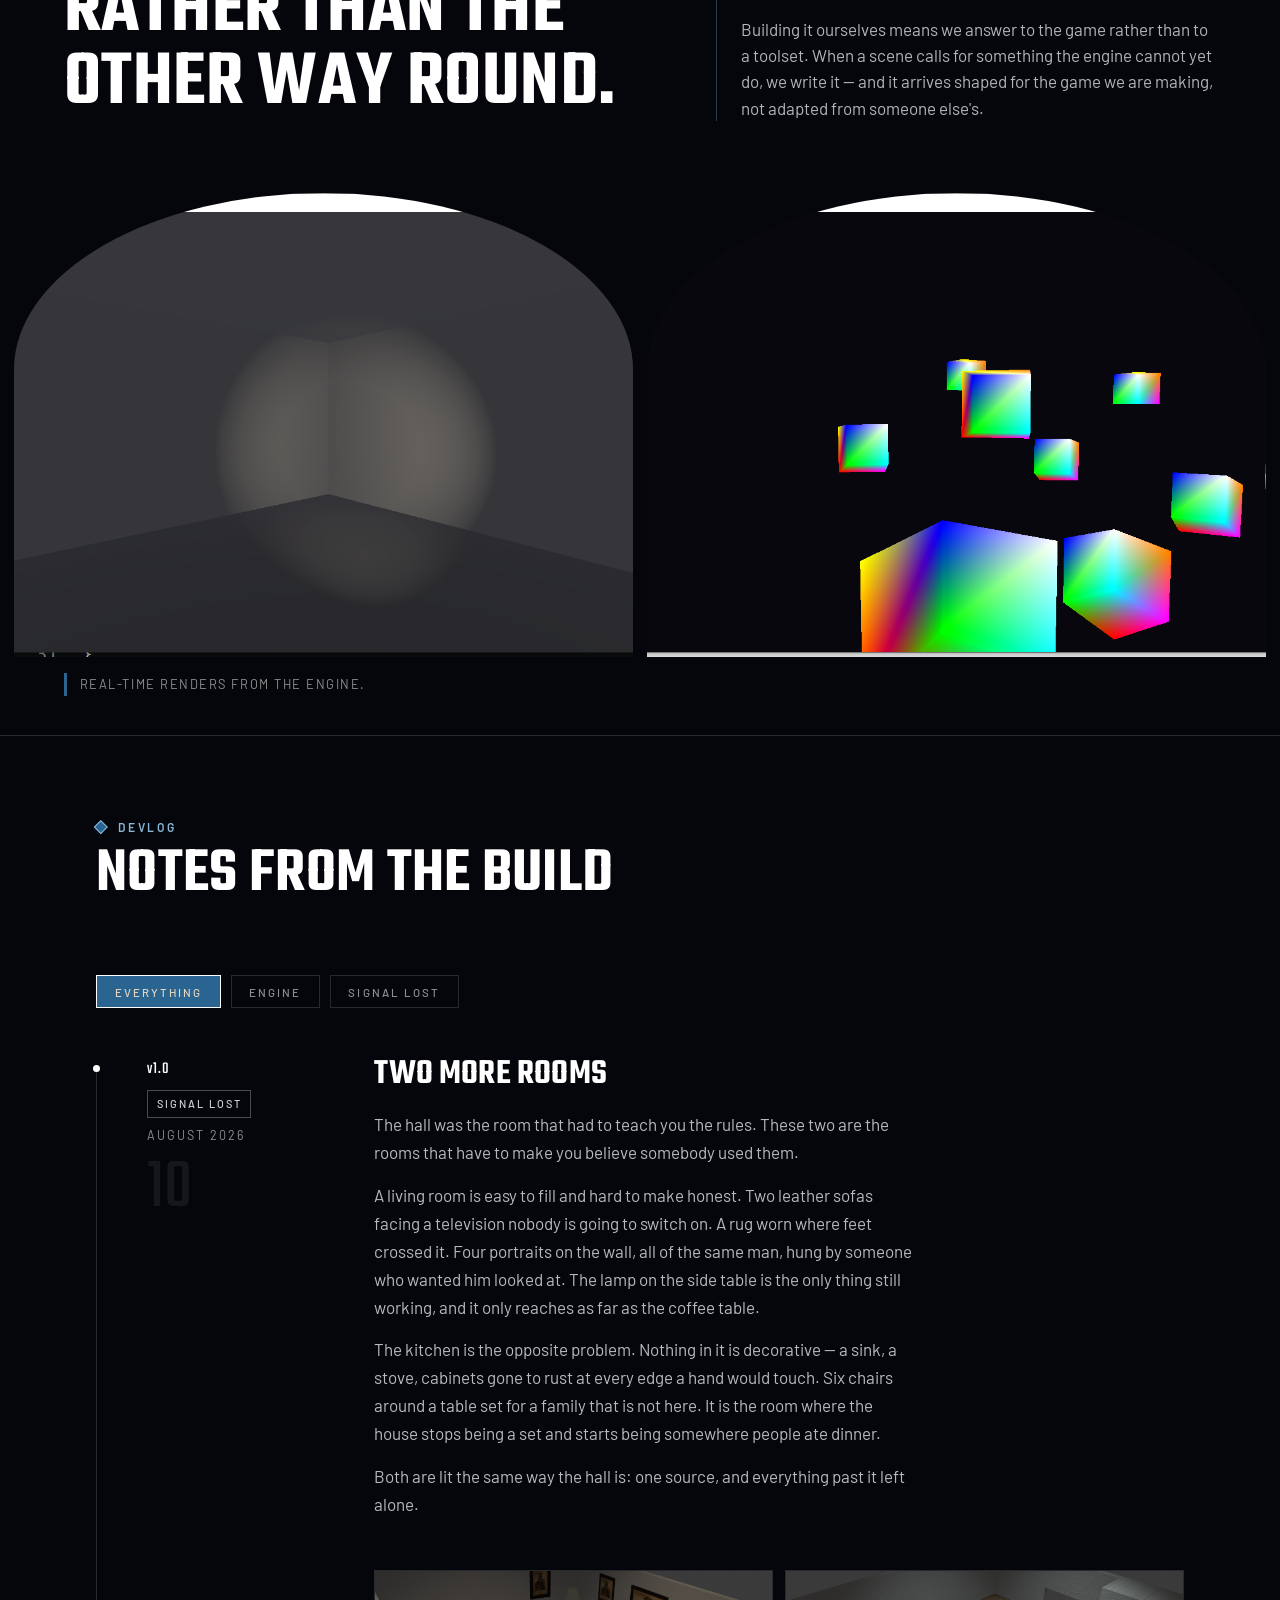
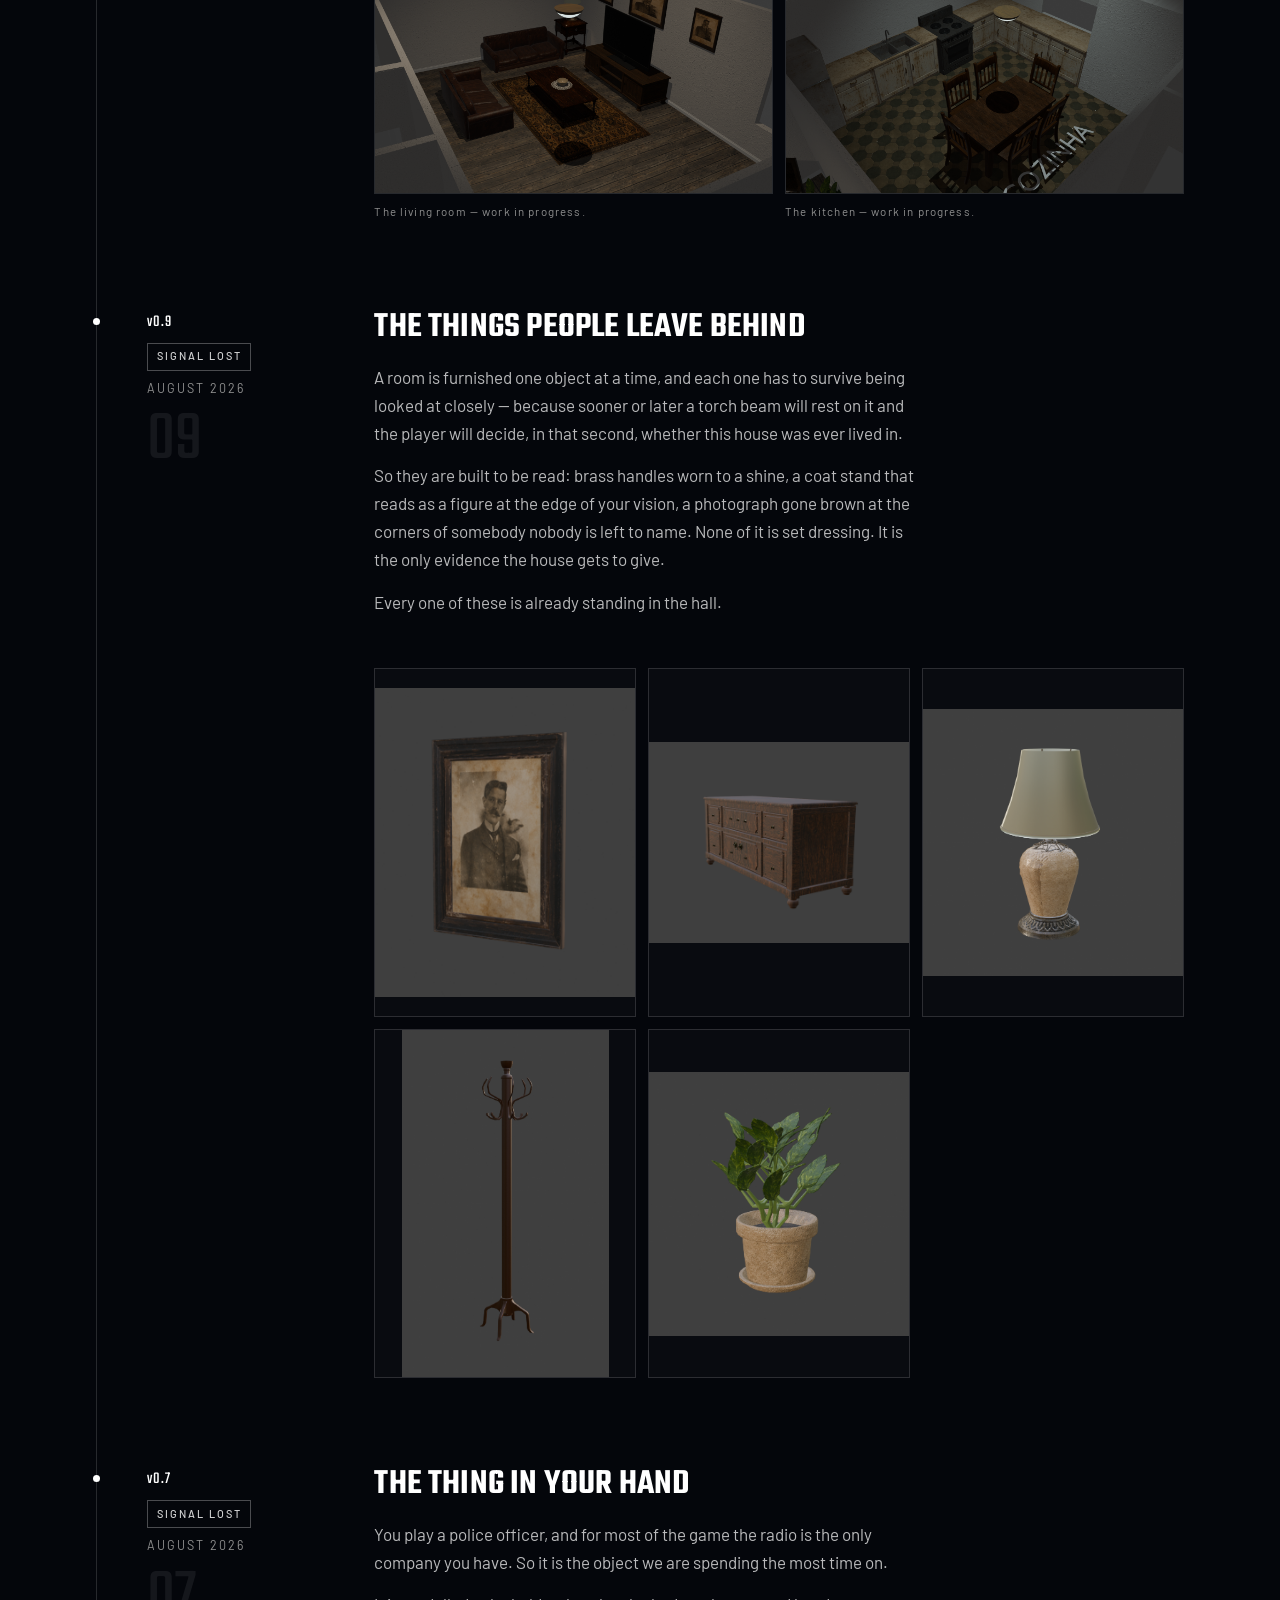
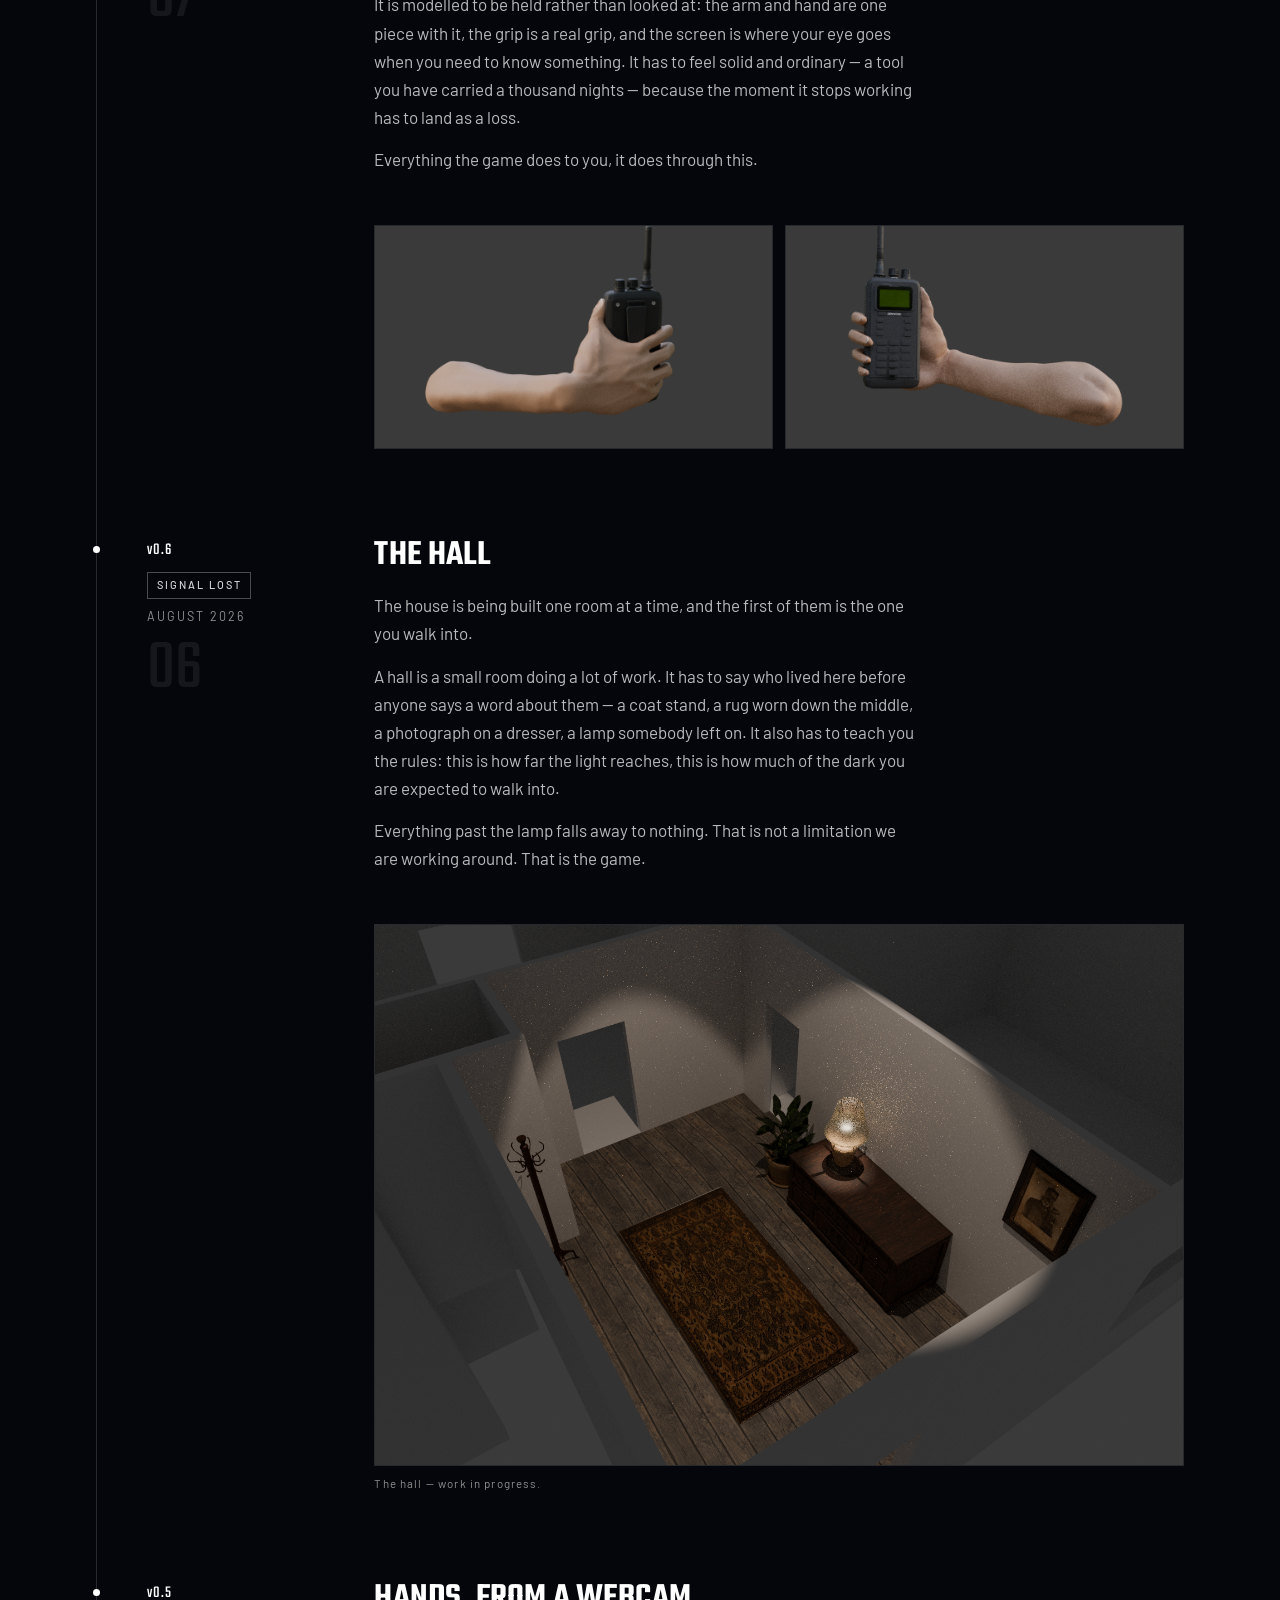
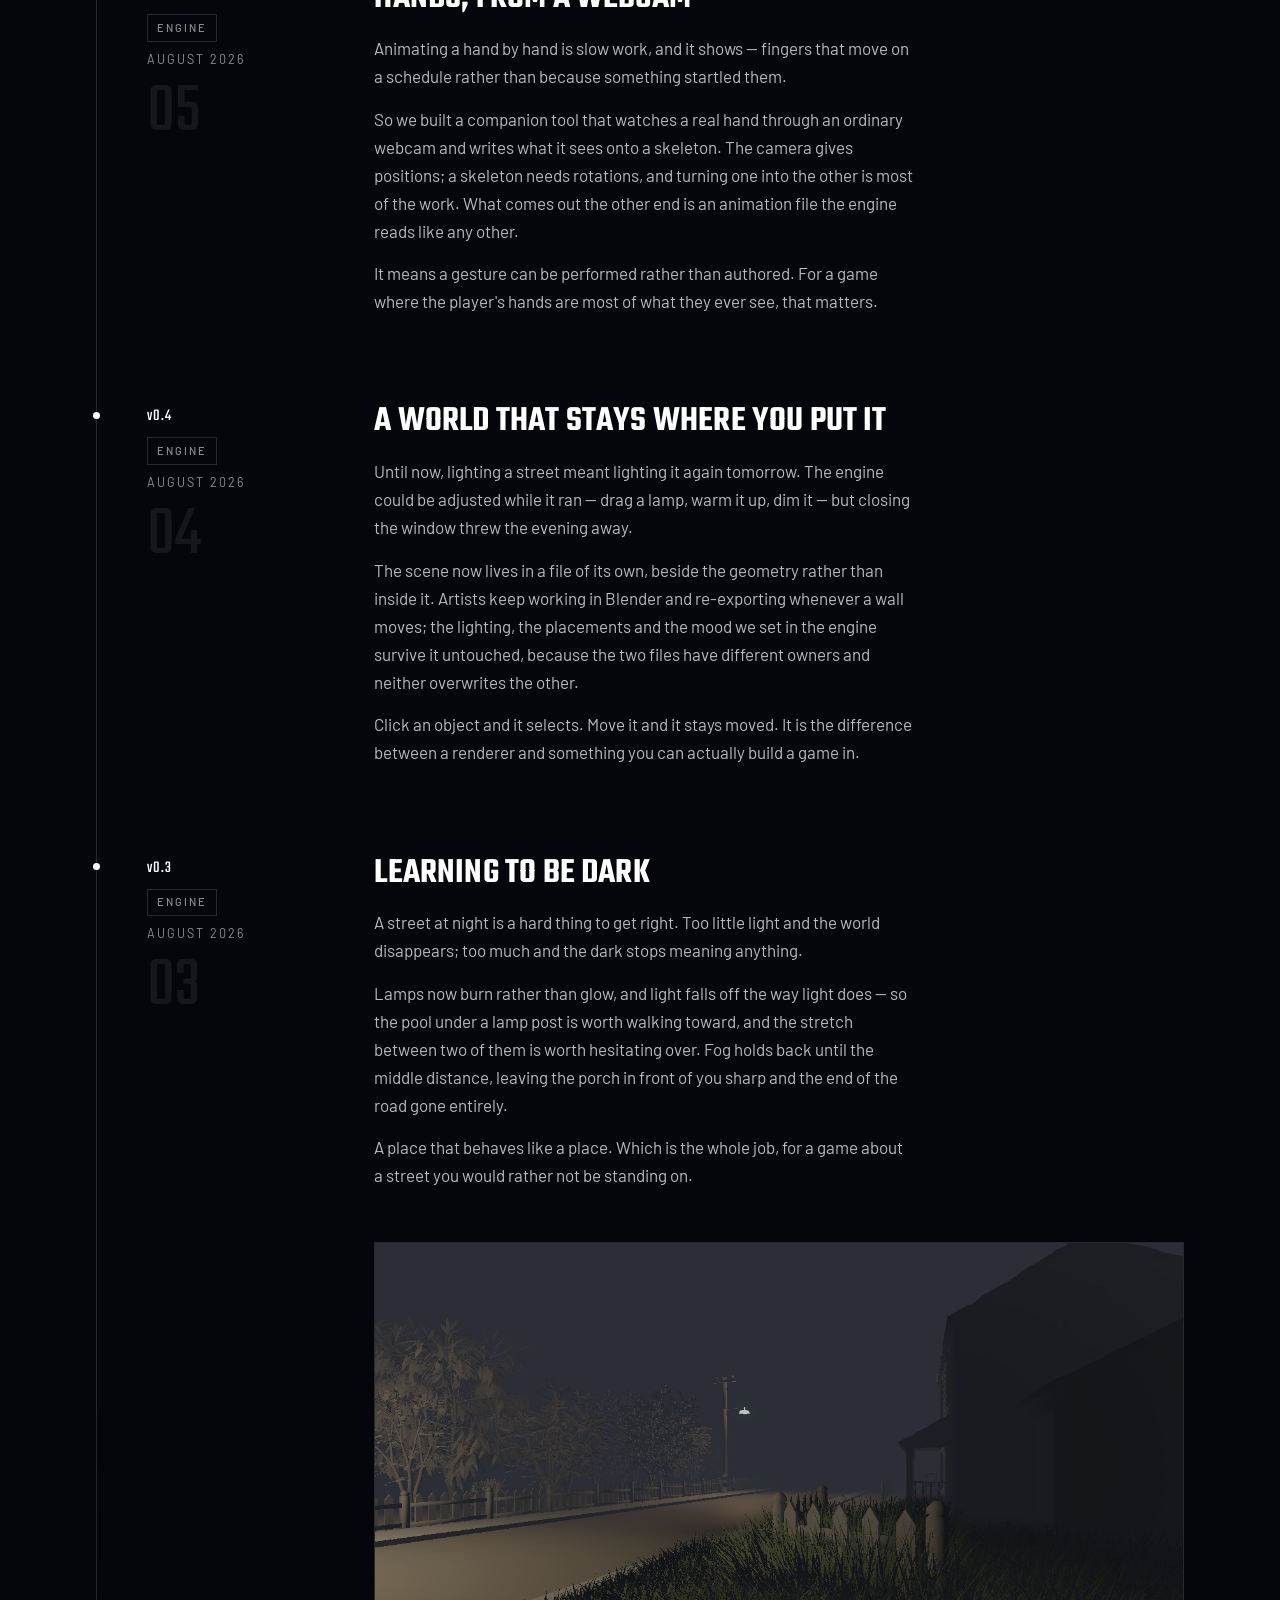
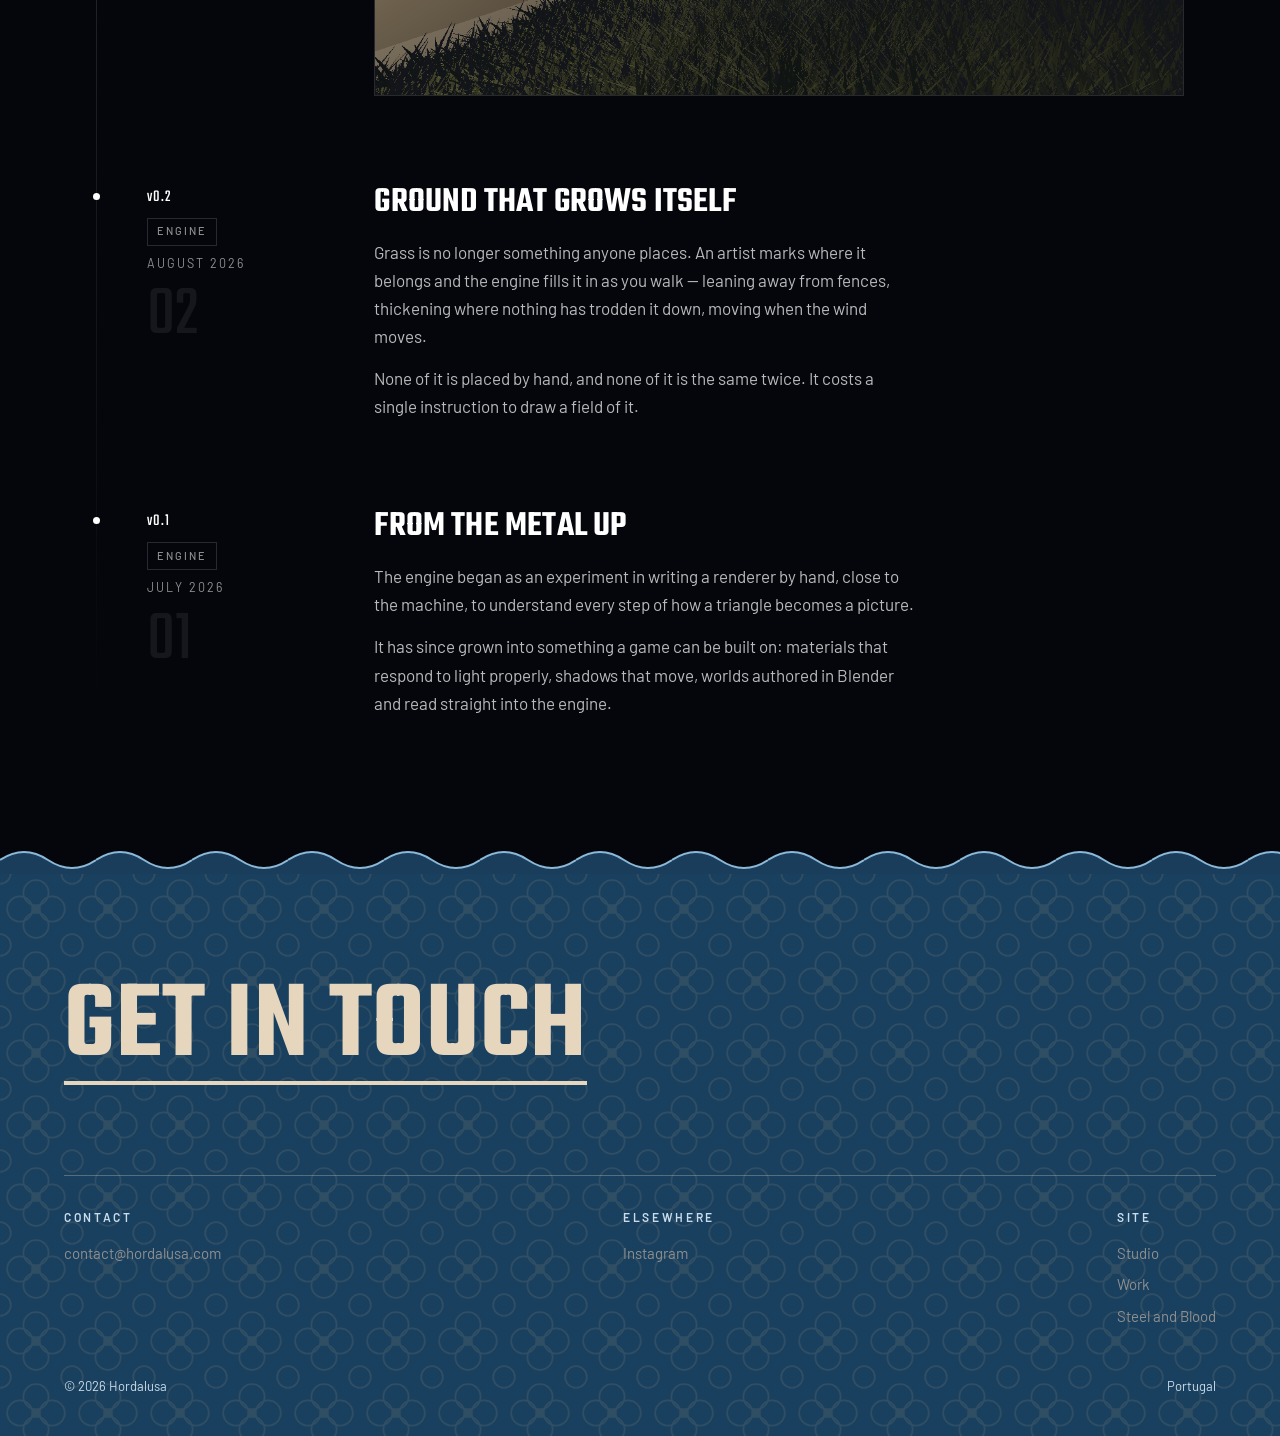
==== commit 6fff0512: "Azulejo look: logo palette, real logo, tighter spacing, mobile fixes - Use the Hordalusa logo (stone" ====
--- a/lusa-engine.html
+++ b/lusa-engine.html
@@ -7,6 +7,8 @@
     <meta name="description"
         content="Lusa Engine, the in-house 3D engine built at Hordalusa, and the technology behind our next projects.">
     <meta name="theme-color" content="#000000">
+    <link rel="icon" type="image/png" sizes="128x128" href="brand/favicon.png">
+    <link rel="icon" type="image/png" sizes="32x32" href="brand/favicon-32.png">
     <title>Lusa Engine, Hordalusa</title>
     <link rel="preconnect" href="https://fonts.googleapis.com">
     <link rel="preconnect" href="https://fonts.gstatic.com" crossorigin>
@@ -28,7 +30,7 @@
 
 
     <header class="masthead">
-        <a href="index.html" class="mark">Hordalusa</a>
+        <a href="index.html" class="mark" aria-label="Hordalusa"><span>Horda</span><span>Lusa</span></a>
         <nav class="menu">
             <a href="index.html">Studio</a>
             <a href="porto.html">Project Porto</a>
--- a/style.css
+++ b/style.css
@@ -265,7 +265,7 @@
 /* Principles as a plain horizontal run, no boxes */
 .tenets {
     display: grid;
-    grid-template-columns: repeat(auto-fit, minmax(200px, 1fr));
+    grid-template-columns: repeat(auto-fit, minmax(min(200px, 100%), 1fr));
     gap: clamp(2rem, 4vw, 4rem);
     margin-top: clamp(4rem, 9vh, 7rem);
     padding-top: 2.5rem;
@@ -567,7 +567,7 @@
 /* Full-bleed image strip */
 .strip {
     display: grid;
-    grid-template-columns: repeat(auto-fit, minmax(300px, 1fr));
+    grid-template-columns: repeat(auto-fit, minmax(min(300px, 100%), 1fr));
     gap: 2px;
     /* hairline gaps, so it reads as one surface */
 }
@@ -593,7 +593,7 @@
 /* Two-column prose */
 .duo {
     display: grid;
-    grid-template-columns: repeat(auto-fit, minmax(300px, 1fr));
+    grid-template-columns: repeat(auto-fit, minmax(min(300px, 100%), 1fr));
     gap: clamp(2rem, 5vw, 5rem);
 }
 
@@ -1337,3 +1337,724 @@
         max-width: none;
     }
 }
+
+
+/* =============================================================================
+   AZULEJO LAYER
+   -----------------------------------------------------------------------------
+   Porto, not a copy of anyone else's look. Cobalt tile blue, cream and a little
+   terracotta (the roofs), on black. Tile pattern, the arch of the Dom Luis
+   bridge and the river's waves are all drawn in SVG, inline, nothing to fetch.
+   Sits last: delete from here down to return to the quiet look.
+   ============================================================================= */
+:root {
+    --azul: #2a6592;
+    --azul-deep: #173b57;
+    --azul-light: #8ab8d8;
+    --cream: #e6d6be;
+    --ink: #0b1018;
+
+    --tile: url("data:image/svg+xml;utf8,%3Csvg xmlns='http://www.w3.org/2000/svg' width='80' height='80' viewBox='0 0 80 80'%3E%3Crect width='80' height='80' fill='%232a6592'/%3E%3Cg fill='none' stroke='%23e6d6be' stroke-width='2'%3E%3Ccircle cx='40' cy='22' r='14'/%3E%3Ccircle cx='58' cy='40' r='14'/%3E%3Ccircle cx='40' cy='58' r='14'/%3E%3Ccircle cx='22' cy='40' r='14'/%3E%3Ccircle cx='0' cy='0' r='12'/%3E%3Ccircle cx='80' cy='0' r='12'/%3E%3Ccircle cx='0' cy='80' r='12'/%3E%3Ccircle cx='80' cy='80' r='12'/%3E%3C/g%3E%3Ccircle cx='40' cy='40' r='5' fill='%23e6d6be'/%3E%3C/svg%3E");
+    --bridge: url("data:image/svg+xml;utf8,%3Csvg xmlns='http://www.w3.org/2000/svg' width='640' height='72' viewBox='0 0 640 72'%3E%3Cg fill='none' stroke='%23e6d6be' stroke-width='2'%3E%3Cpath d='M0 6 H640'/%3E%3Cpath d='M70 70 Q320 -56 570 70'/%3E%3Cpath d='M103.3 6 V54.3' stroke-width='1'/%3E%3Cpath d='M136.7 6 V40.9' stroke-width='1'/%3E%3Cpath d='M170.0 6 V29.7' stroke-width='1'/%3E%3Cpath d='M203.3 6 V20.7' stroke-width='1'/%3E%3Cpath d='M236.7 6 V14.0' stroke-width='1'/%3E%3Cpath d='M270.0 6 V9.5' stroke-width='1'/%3E%3Cpath d='M303.3 6 V7.3' stroke-width='1'/%3E%3Cpath d='M336.7 6 V7.3' stroke-width='1'/%3E%3Cpath d='M370.0 6 V9.5' stroke-width='1'/%3E%3Cpath d='M403.3 6 V14.0' stroke-width='1'/%3E%3Cpath d='M436.7 6 V20.7' stroke-width='1'/%3E%3Cpath d='M470.0 6 V29.7' stroke-width='1'/%3E%3Cpath d='M503.3 6 V40.9' stroke-width='1'/%3E%3Cpath d='M536.7 6 V54.3' stroke-width='1'/%3E%3Cpath d='M70 70 V72M570 70 V72'/%3E%3C/g%3E%3C/svg%3E");
+    --wave: url("data:image/svg+xml;utf8,%3Csvg xmlns='http://www.w3.org/2000/svg' width='96' height='28' viewBox='0 0 96 28'%3E%3Cpath d='M0 14 Q24 -2 48 14 T96 14 V28 H0Z' fill='%23193d5b'/%3E%3Cpath d='M0 14 Q24 -2 48 14 T96 14' fill='none' stroke='%238ab8d8' stroke-width='2'/%3E%3C/svg%3E");
+}
+
+::selection {
+    background: var(--azul);
+    color: var(--cream);
+}
+
+/* Film grain, very light */
+body::after {
+    content: '';
+    position: fixed;
+    inset: 0;
+    z-index: 90;
+    pointer-events: none;
+    opacity: 0.035;
+    background-image: url("data:image/svg+xml;utf8,<svg xmlns='http://www.w3.org/2000/svg' width='160' height='160'><filter id='n'><feTurbulence type='fractalNoise' baseFrequency='0.9' numOctaves='2' stitchTiles='stitch'/></filter><rect width='100%' height='100%' filter='url(%23n)'/></svg>");
+}
+
+.progress {
+    position: fixed;
+    top: 0;
+    left: 0;
+    height: 3px;
+    width: 100%;
+    z-index: 120;
+    background: var(--azul-light);
+    transform: scaleX(0);
+    transform-origin: 0 50%;
+    pointer-events: none;
+}
+
+/* ---- Masthead ------------------------------------------------------------ */
+.masthead {
+    mix-blend-mode: normal;
+    padding-top: 1.1rem;
+    padding-bottom: 1.1rem;
+    background: linear-gradient(to bottom, rgba(0, 0, 0, 0.85), rgba(0, 0, 0, 0));
+    transition: background 0.4s var(--ease), padding 0.4s var(--ease);
+}
+
+.masthead.scrolled {
+    background: rgba(0, 0, 0, 0.92);
+    border-bottom: 1px solid var(--line);
+    padding-top: 0.8rem;
+    padding-bottom: 0.8rem;
+}
+
+.mark {
+    font-size: 1.75rem;
+    letter-spacing: 0.14em;
+}
+
+/* A tile set on its corner */
+.mark::before {
+    content: '';
+    display: inline-block;
+    width: 0.5em;
+    height: 0.5em;
+    margin-right: 0.7em;
+    background: var(--azul);
+    border: 2px solid var(--cream);
+    outline: 2px solid var(--azul);
+    outline-offset: -5px;
+    transform: rotate(45deg) translateY(-0.04em);
+}
+
+.menu a {
+    position: relative;
+    opacity: 0.8;
+    font-weight: 600;
+}
+
+.menu a::after {
+    content: '';
+    position: absolute;
+    left: 0;
+    right: 0;
+    bottom: -0.45rem;
+    height: 2px;
+    background: var(--azul-light);
+    transform: scaleX(0);
+    transform-origin: 0 50%;
+    transition: transform 0.35s var(--ease);
+}
+
+.menu a:hover::after,
+.menu a[aria-current="page"]::after {
+    transform: scaleX(1);
+}
+
+.menu a[href="porto.html"] {
+    color: var(--azul-light);
+    opacity: 1;
+}
+
+/* ---- Labels -------------------------------------------------------------- */
+.meta {
+    color: var(--azul-light);
+    font-weight: 600;
+}
+
+.statement .meta::before,
+.devlog-head .meta::before {
+    content: '';
+    display: inline-block;
+    width: 0.6rem;
+    height: 0.6rem;
+    margin-right: 0.8rem;
+    vertical-align: 0.08em;
+    background: var(--azul);
+    border: 1px solid var(--azul-light);
+    transform: rotate(45deg);
+}
+
+.stage .meta,
+.band-content .meta,
+.opening .meta {
+    display: inline-flex;
+    align-items: center;
+    gap: 0.7rem;
+    padding: 0.45rem 1rem 0.4rem;
+    background: var(--azul);
+    color: var(--cream);
+    border: 1px solid rgba(230, 214, 190, 0.45);
+}
+
+.stage .meta::before,
+.band-content .meta::before,
+.opening .meta::before {
+    content: '';
+    width: 0.45rem;
+    height: 0.45rem;
+    background: var(--cream);
+    transform: rotate(45deg);
+}
+
+/* ---- Hero: a giant word standing on the edge of the picture ------------- */
+.stage-media img {
+    filter: brightness(0.8) contrast(1.1) saturate(1.1);
+}
+
+.stage-media::after {
+    background: linear-gradient(to top, rgba(0, 0, 0, 0.92) 0%, transparent 55%),
+        linear-gradient(to right, rgba(0, 0, 0, 0.65) 0%, transparent 62%);
+}
+
+.stage::after {
+    content: attr(data-word);
+    position: absolute;
+    right: calc(var(--gutter) * 0.45);
+    top: 5.5rem;
+    bottom: 1.5rem;
+    writing-mode: vertical-rl;
+    font-family: var(--display);
+    font-weight: 700;
+    font-size: clamp(5rem, 27vh, 15rem);
+    line-height: 0.82;
+    letter-spacing: 0.06em;
+    text-transform: uppercase;
+    color: transparent;
+    -webkit-text-stroke: 1.5px rgba(230, 214, 190, 0.6);
+    pointer-events: none;
+    overflow: hidden;
+}
+
+.stage .title-xl {
+    text-shadow: 0 0.04em 0 rgba(0, 0, 0, 0.35);
+}
+
+.stage .body-lg {
+    border-left: 3px solid var(--azul-light);
+    padding-left: 1.1rem;
+    color: #fff;
+}
+
+/* ---- Ticker: a band of tile ---------------------------------------------- */
+.ticker {
+    position: relative;
+    z-index: 2;
+    overflow: hidden;
+    background: var(--azul);
+    color: var(--cream);
+    padding: 16px 0;
+    margin: 0 0 clamp(2rem, 4vw, 3.5rem);
+}
+
+.ticker::before,
+.ticker::after {
+    content: '';
+    position: absolute;
+    left: 0;
+    right: 0;
+    height: 14px;
+    background: var(--tile);
+    background-size: 28px 28px;
+    border-color: rgba(230, 214, 190, 0.5);
+    border-style: solid;
+    border-width: 0;
+}
+
+.ticker::before {
+    top: 0;
+    border-bottom-width: 1px;
+}
+
+.ticker::after {
+    bottom: 0;
+    border-top-width: 1px;
+}
+
+.ticker-track {
+    display: flex;
+    width: max-content;
+    animation: ticker 42s linear infinite;
+}
+
+.ticker span {
+    font-family: var(--display);
+    font-weight: 600;
+    font-size: clamp(1.4rem, 3vw, 2.2rem);
+    line-height: 1;
+    letter-spacing: 0.1em;
+    text-transform: uppercase;
+    padding: 0.5rem 0;
+    white-space: nowrap;
+}
+
+.ticker span::after {
+    content: '';
+    display: inline-block;
+    width: 0.5rem;
+    height: 0.5rem;
+    margin: 0 1.6rem;
+    vertical-align: 0.15em;
+    background: var(--cream);
+    transform: rotate(45deg);
+}
+
+@keyframes ticker {
+    to { transform: translateX(-50%); }
+}
+
+/* ---- Statement: a bridge over the headline ------------------------------- */
+.statement-inner::before {
+    content: '';
+    display: block;
+    height: 72px;
+    margin-bottom: clamp(2rem, 5vw, 3.5rem);
+    background: var(--bridge) 0 100% / auto 72px no-repeat;
+    opacity: 0.55;
+}
+
+.statement-lead {
+    font-family: var(--display);
+    font-weight: 600;
+    text-transform: uppercase;
+    font-size: clamp(2.4rem, 6.2vw, 5.4rem);
+    line-height: 0.92;
+    letter-spacing: 0.005em;
+    max-width: 18ch;
+}
+
+.statement-lead .hl {
+    color: var(--azul-light);
+}
+
+/* ---- Tenets: four tiles --------------------------------------------------- */
+.tenets {
+    counter-reset: tenet;
+    gap: 8px;
+    padding-top: 0;
+    border-top: 0;
+}
+
+.tenet {
+    counter-increment: tenet;
+    position: relative;
+    padding: 2.4rem 1.6rem 2rem;
+    background: var(--ink);
+    border: 1px solid rgba(138, 184, 216, 0.35);
+    overflow: hidden;
+    isolation: isolate;
+    transition: transform 0.35s var(--ease), border-color 0.35s var(--ease);
+}
+
+/* The tile appears behind the card on hover */
+.tenet::after {
+    content: '';
+    position: absolute;
+    inset: 0;
+    z-index: -1;
+    background: var(--tile), var(--azul);
+    background-size: 56px 56px, auto;
+    opacity: 0;
+    transition: opacity 0.4s var(--ease);
+}
+
+.tenet::before {
+    content: counter(tenet, decimal-leading-zero);
+    display: block;
+    font-family: var(--display);
+    font-weight: 700;
+    font-size: 4.5rem;
+    line-height: 0.8;
+    color: var(--azul-light);
+    margin-bottom: 1.4rem;
+    transition: color 0.35s var(--ease);
+}
+
+.tenet h3 {
+    font-family: var(--display);
+    font-weight: 600;
+    font-size: 1.7rem;
+    line-height: 1;
+    letter-spacing: 0.03em;
+    text-transform: uppercase;
+}
+
+.tenet p {
+    transition: color 0.35s var(--ease);
+}
+
+.tenet:hover {
+    transform: translateY(-4px);
+    border-color: var(--cream);
+}
+
+.tenet:hover::after {
+    opacity: 1;
+}
+
+.tenet:hover::before,
+.tenet:hover p {
+    color: var(--cream);
+}
+
+/* ---- Bands --------------------------------------------------------------- */
+.band-media img {
+    filter: brightness(0.72) saturate(1.05) contrast(1.08);
+}
+
+.band:hover .band-media img {
+    filter: brightness(0.92) saturate(1.2) contrast(1.08);
+}
+
+.band {
+    border-top: 0;
+}
+
+.band::before {
+    content: '';
+    position: absolute;
+    left: 0;
+    top: 0;
+    bottom: 0;
+    width: 8px;
+    background: var(--tile), var(--azul);
+    background-size: 24px 24px, auto;
+    z-index: 1;
+    transform: scaleY(0.25);
+    transform-origin: 0 100%;
+    transition: transform 0.6s var(--ease);
+}
+
+.band:hover::before,
+.band-plain::before {
+    transform: scaleY(1);
+}
+
+.band h2 {
+    text-shadow: 0 0.05em 0 rgba(0, 0, 0, 0.4);
+}
+
+/* ---- Buttons ------------------------------------------------------------- */
+.go {
+    padding: 0.85rem 1.5rem 0.8rem;
+    border: 1px solid var(--cream);
+    background: var(--cream);
+    color: var(--ink);
+    font-weight: 700;
+    transition: background 0.3s var(--ease), color 0.3s var(--ease), gap 0.3s var(--ease);
+}
+
+.band:hover .go,
+.go:hover {
+    background: var(--azul);
+    border-color: var(--cream);
+    color: var(--cream);
+}
+
+/* ---- Inner pages, strips ------------------------------------------------- */
+.opening .title-lg,
+.devlog-head .title-md {
+    line-height: 0.85;
+}
+
+/* Pictures set in arches, like the windows and the bridge */
+.strip {
+    gap: 14px;
+    padding: 0 14px;
+}
+
+.strip img {
+    border-radius: 50% 50% 0 0 / 38% 38% 0 0;
+    filter: saturate(1.05) contrast(1.05);
+    transition: filter 0.5s var(--ease), transform 0.5s var(--ease);
+}
+
+.strip img:hover {
+    filter: saturate(1.2) brightness(1.08);
+    transform: translateY(-4px);
+}
+
+.caption {
+    color: var(--grey);
+    font-size: 0.8rem;
+    letter-spacing: 0.12em;
+    text-transform: uppercase;
+    border-left: 3px solid var(--azul);
+    margin: 1rem var(--gutter) 3rem;
+    padding: 0.1rem 0 0.1rem 0.8rem;
+}
+
+/* ---- Footer: the river, then tile ---------------------------------------- */
+.foot {
+    position: relative;
+    margin-top: 28px;
+    border-top: 0;
+    background:
+        linear-gradient(rgba(23, 59, 87, 0.88), rgba(23, 59, 87, 0.88)),
+        var(--tile);
+    background-size: auto, 72px 72px;
+    background-color: var(--azul-deep);
+}
+
+.foot::before {
+    content: '';
+    position: absolute;
+    left: 0;
+    right: 0;
+    top: -27px;
+    height: 28px;
+    background: var(--wave) 0 100% / 96px 28px repeat-x;
+}
+
+.foot .meta {
+    color: #c9dceb;
+}
+
+.foot-cta {
+    color: var(--cream);
+    border-bottom: 4px solid var(--cream);
+}
+
+.foot-cta:hover {
+    color: var(--ink);
+    border-bottom-color: var(--ink);
+}
+
+.foot-rows {
+    border-top-color: rgba(230, 214, 190, 0.3);
+}
+
+.foot-col a:hover {
+    color: var(--cream);
+    text-decoration: underline;
+    text-underline-offset: 4px;
+}
+
+.log-filter button[aria-pressed="true"] {
+    background: var(--azul);
+    color: var(--cream);
+}
+
+:focus-visible {
+    outline: 2px solid var(--azul-light);
+    outline-offset: 4px;
+}
+
+@media (max-width: 800px) {
+    .stage::after {
+        font-size: clamp(4rem, 20vh, 9rem);
+        right: 0.5rem;
+        opacity: 0.8;
+    }
+
+    .menu a::after {
+        display: none;
+    }
+}
+
+@media (prefers-reduced-motion: reduce) {
+    .ticker-track {
+        animation: none;
+    }
+}
+
+.foot-base,
+.foot-base span {
+    color: #c9dceb;
+}
+
+/* Mobile: a backdrop-filter on the bar made it the containing block of the
+   fixed full-screen menu, so the menu collapsed to the bar's height and its
+   links hung over the logo. No filter here, so the menu fills the screen. */
+@media (max-width: 800px) {
+    .masthead,
+    .masthead.scrolled {
+        backdrop-filter: none;
+        -webkit-backdrop-filter: none;
+        background: rgba(0, 0, 0, 0.88);
+    }
+
+    .menu {
+        height: 100svh;
+        width: 100%;
+    }
+}
+
+/* Mobile: the giant side word sits above the copy instead of behind it */
+@media (max-width: 800px) {
+    .stage::after {
+        font-size: 3.4rem;
+        top: 5.5rem;
+        bottom: auto;
+        max-height: 38%;
+        right: 1rem;
+        opacity: 0.7;
+    }
+}
+
+
+/* ---- Logo: the real mark and wordmark ------------------------------------ */
+.mark {
+    display: inline-flex;
+    align-items: center;
+    gap: 0.8rem;
+    font-size: 0;
+    line-height: 0;
+    letter-spacing: 0;
+}
+
+/* The words stay in the markup for screen readers and search */
+.mark span {
+    position: absolute;
+    width: 1px;
+    height: 1px;
+    overflow: hidden;
+    clip: rect(0 0 0 0);
+    white-space: nowrap;
+}
+
+.mark::before {
+    content: '';
+    flex: none;
+    width: 2.7rem;
+    height: 2.7rem;
+    margin: 0;
+    border: 0;
+    outline: 0;
+    transform: none;
+    background: url("brand/logo-mark.png") center / contain no-repeat;
+}
+
+.mark::after {
+    content: '';
+    flex: none;
+    height: 1.05rem;
+    width: calc(1.05rem * 599 / 64);
+    background: url("brand/logo-word.png") center / contain no-repeat;
+}
+
+/* Very narrow phones: a smaller lockup so it clears the Menu button */
+@media (max-width: 400px) {
+    .mark {
+        gap: 0.55rem;
+    }
+
+    .mark::before {
+        width: 2.2rem;
+        height: 2.2rem;
+    }
+
+    .mark::after {
+        height: 0.8rem;
+        width: calc(0.8rem * 599 / 64);
+    }
+}
+
+
+/* =============================================================================
+   PALETTE & SPACING PASS
+   -----------------------------------------------------------------------------
+   Ground matches the logo's night-navy instead of pure black. Sections are
+   tighter, and wide screens use both columns so the right half isn't empty.
+   ============================================================================= */
+:root {
+    --black: #04060b;
+    --near-black: #0a0e16;
+}
+
+body {
+    background: var(--black);
+}
+
+/* Section rhythm: was 6-12rem top and bottom, which left 300px+ of black */
+.statement {
+    padding: clamp(3.5rem, 8vh, 6rem) var(--gutter);
+}
+
+.ticker {
+    margin-bottom: 0;
+}
+
+.statement-inner::before {
+    height: 56px;
+    background-size: auto 56px;
+    margin-bottom: clamp(1.5rem, 3vw, 2.25rem);
+}
+
+.statement .meta {
+    margin-bottom: 1.5rem;
+}
+
+.statement-body {
+    margin-top: 1.75rem;
+}
+
+.tenets {
+    margin-top: clamp(2.5rem, 5vh, 4rem);
+}
+
+.caption {
+    margin-bottom: clamp(1.5rem, 3vw, 2.5rem);
+}
+
+/* Lead on the left, body on the right, on wide screens */
+@media (min-width: 1000px) {
+    .statement-inner:has(> .statement-lead) {
+        display: grid;
+        grid-template-columns: minmax(0, 1.15fr) minmax(0, 1fr);
+        column-gap: clamp(3rem, 6vw, 7rem);
+        align-items: end;
+    }
+
+    .statement-inner:has(> .statement-lead)::before,
+    .statement-inner:has(> .statement-lead) > .meta,
+    .statement-inner:has(> .statement-lead) > .tenets {
+        grid-column: 1 / -1;
+    }
+
+    .statement-inner:has(> .statement-lead) > .statement-body {
+        margin-top: 0;
+        padding-left: 1.5rem;
+        border-left: 1px solid rgba(138, 184, 216, 0.3);
+    }
+}
+
+/* A band with no picture: shorter, and tiled faintly so it isn't a black hole */
+.band-plain {
+    min-height: 0;
+    padding-top: clamp(4rem, 10vh, 6.5rem);
+    padding-bottom: clamp(4rem, 10vh, 6.5rem);
+    background:
+        linear-gradient(90deg, rgba(4, 6, 11, 0.97) 35%, rgba(4, 6, 11, 0.82)),
+        var(--tile);
+    background-size: auto, 64px 64px;
+}
+
+/* Footer: tile under a solid river-navy, the wave colour matches it */
+.foot {
+    background-color: #193d5b;
+}
+
+.foot .meta,
+.foot-base,
+.foot-base span {
+    color: #c9dceb;
+}
+
+/* Hero side word in stone, a touch lighter */
+.stage::after {
+    -webkit-text-stroke-color: rgba(230, 214, 190, 0.5);
+}
+
+/* The Archive heading sits mid-page, not under the masthead */
+.opening#archive {
+    padding-top: clamp(3.5rem, 8vh, 5.5rem);
+    padding-bottom: clamp(2rem, 5vh, 3.5rem);
+}
+
+.devlog {
+    padding-top: clamp(3rem, 6vw, 5rem);
+}
+
+/* Solid bar once scrolling, so headlines don't show through it */
+.masthead.scrolled,
+.menu-open .masthead {
+    background: var(--black);
+    border-bottom: 1px solid rgba(138, 184, 216, 0.18);
+}
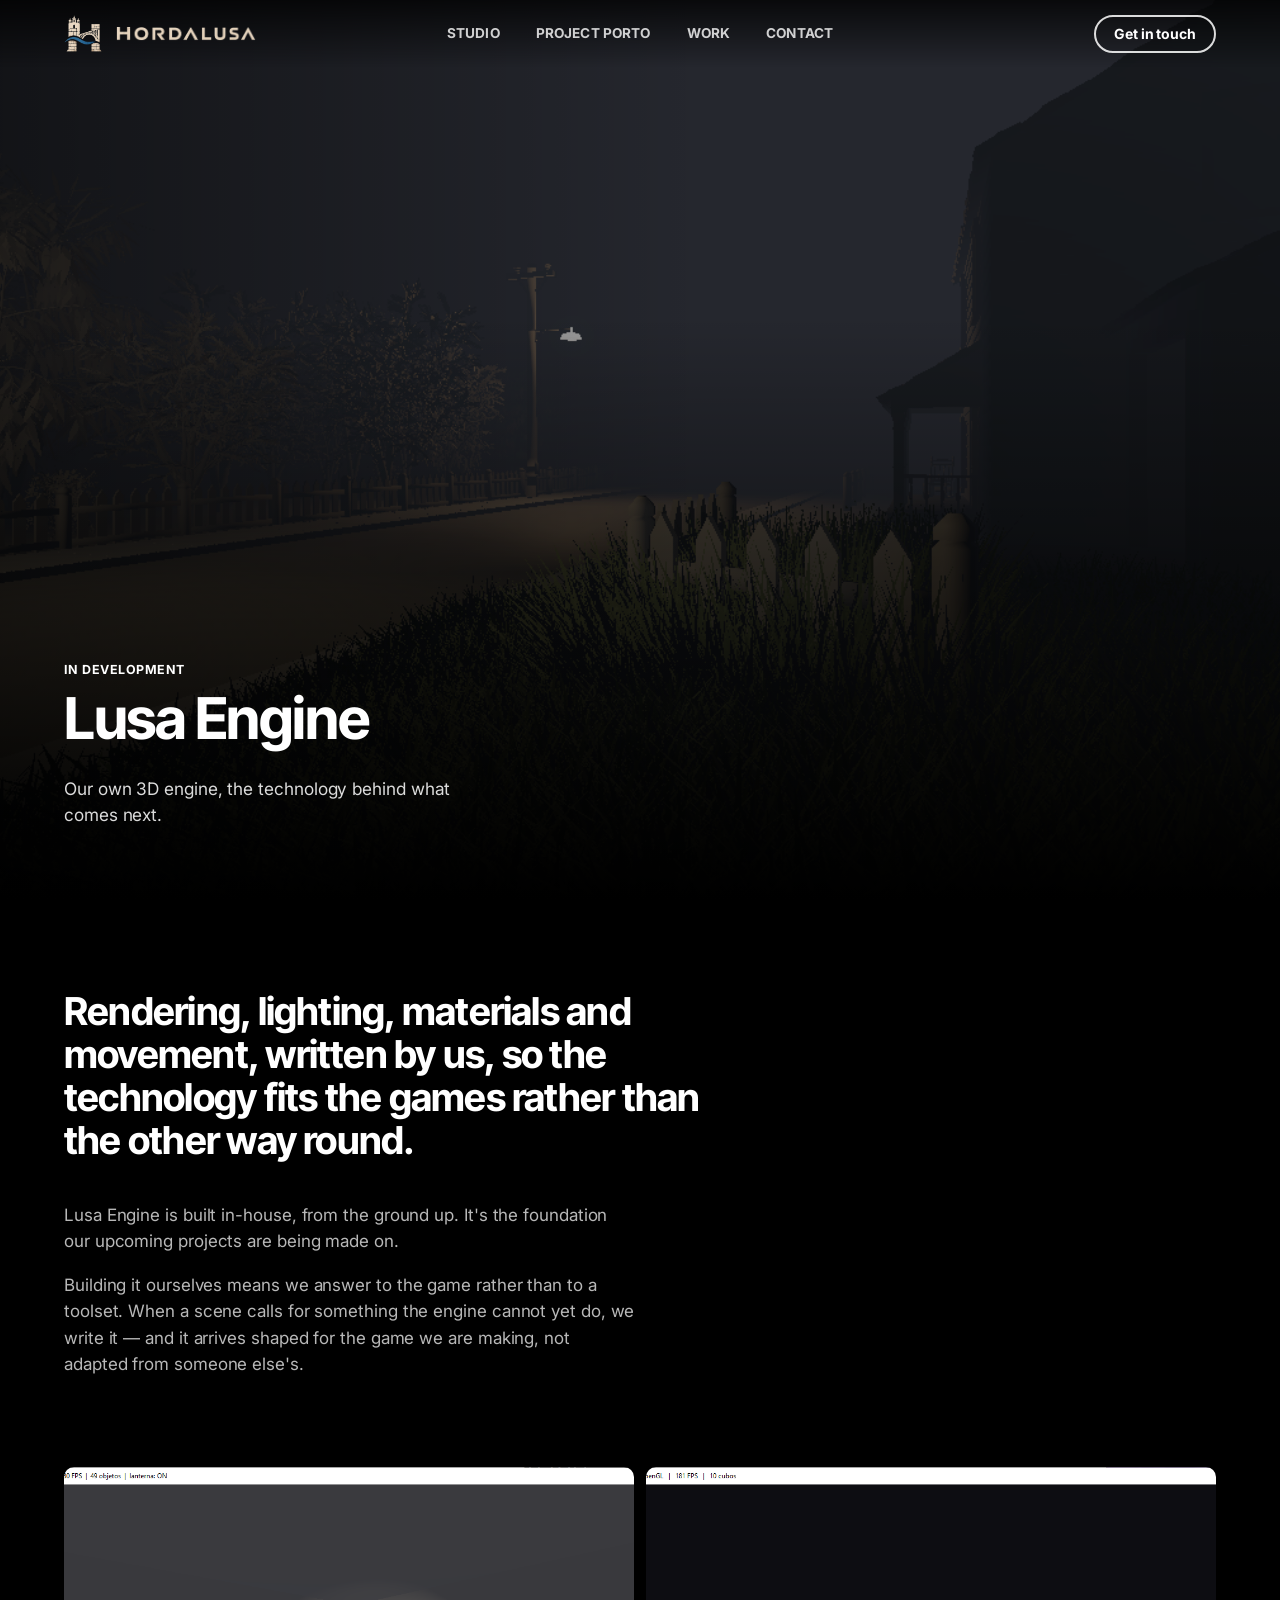
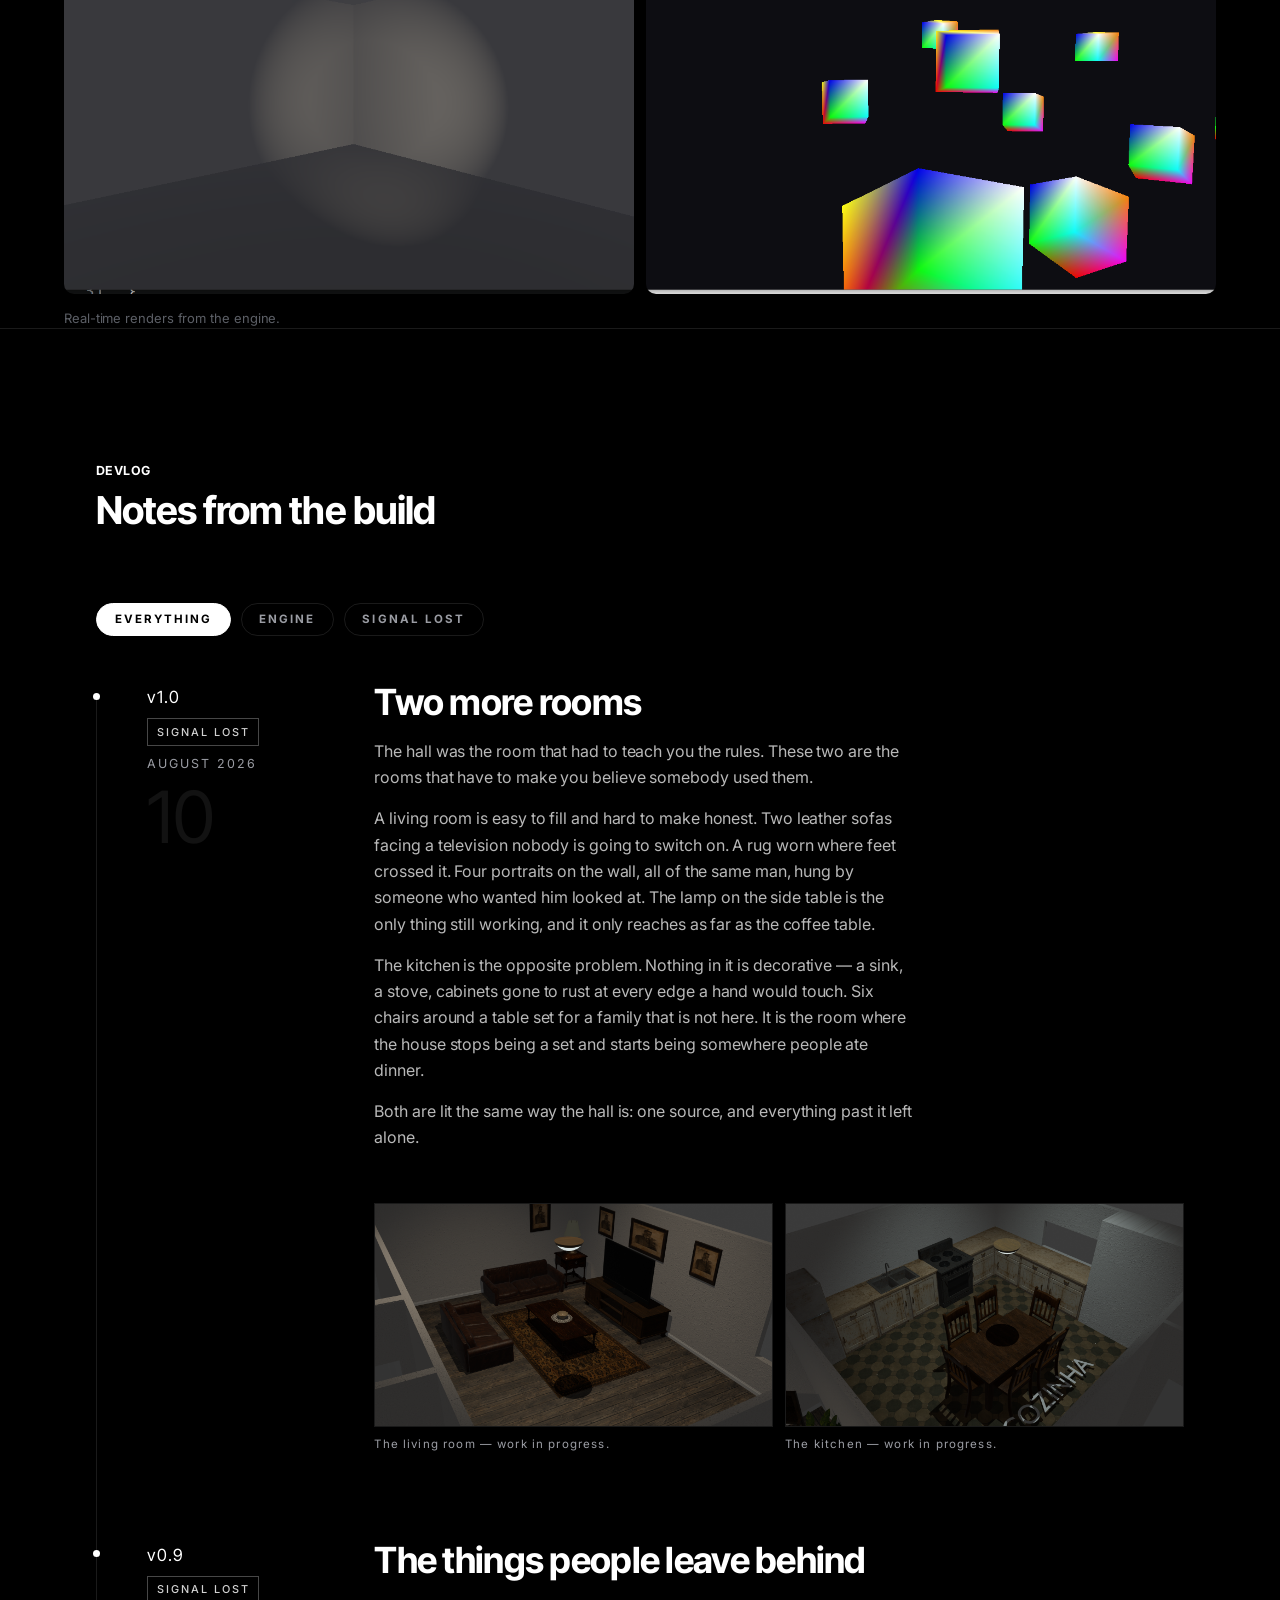
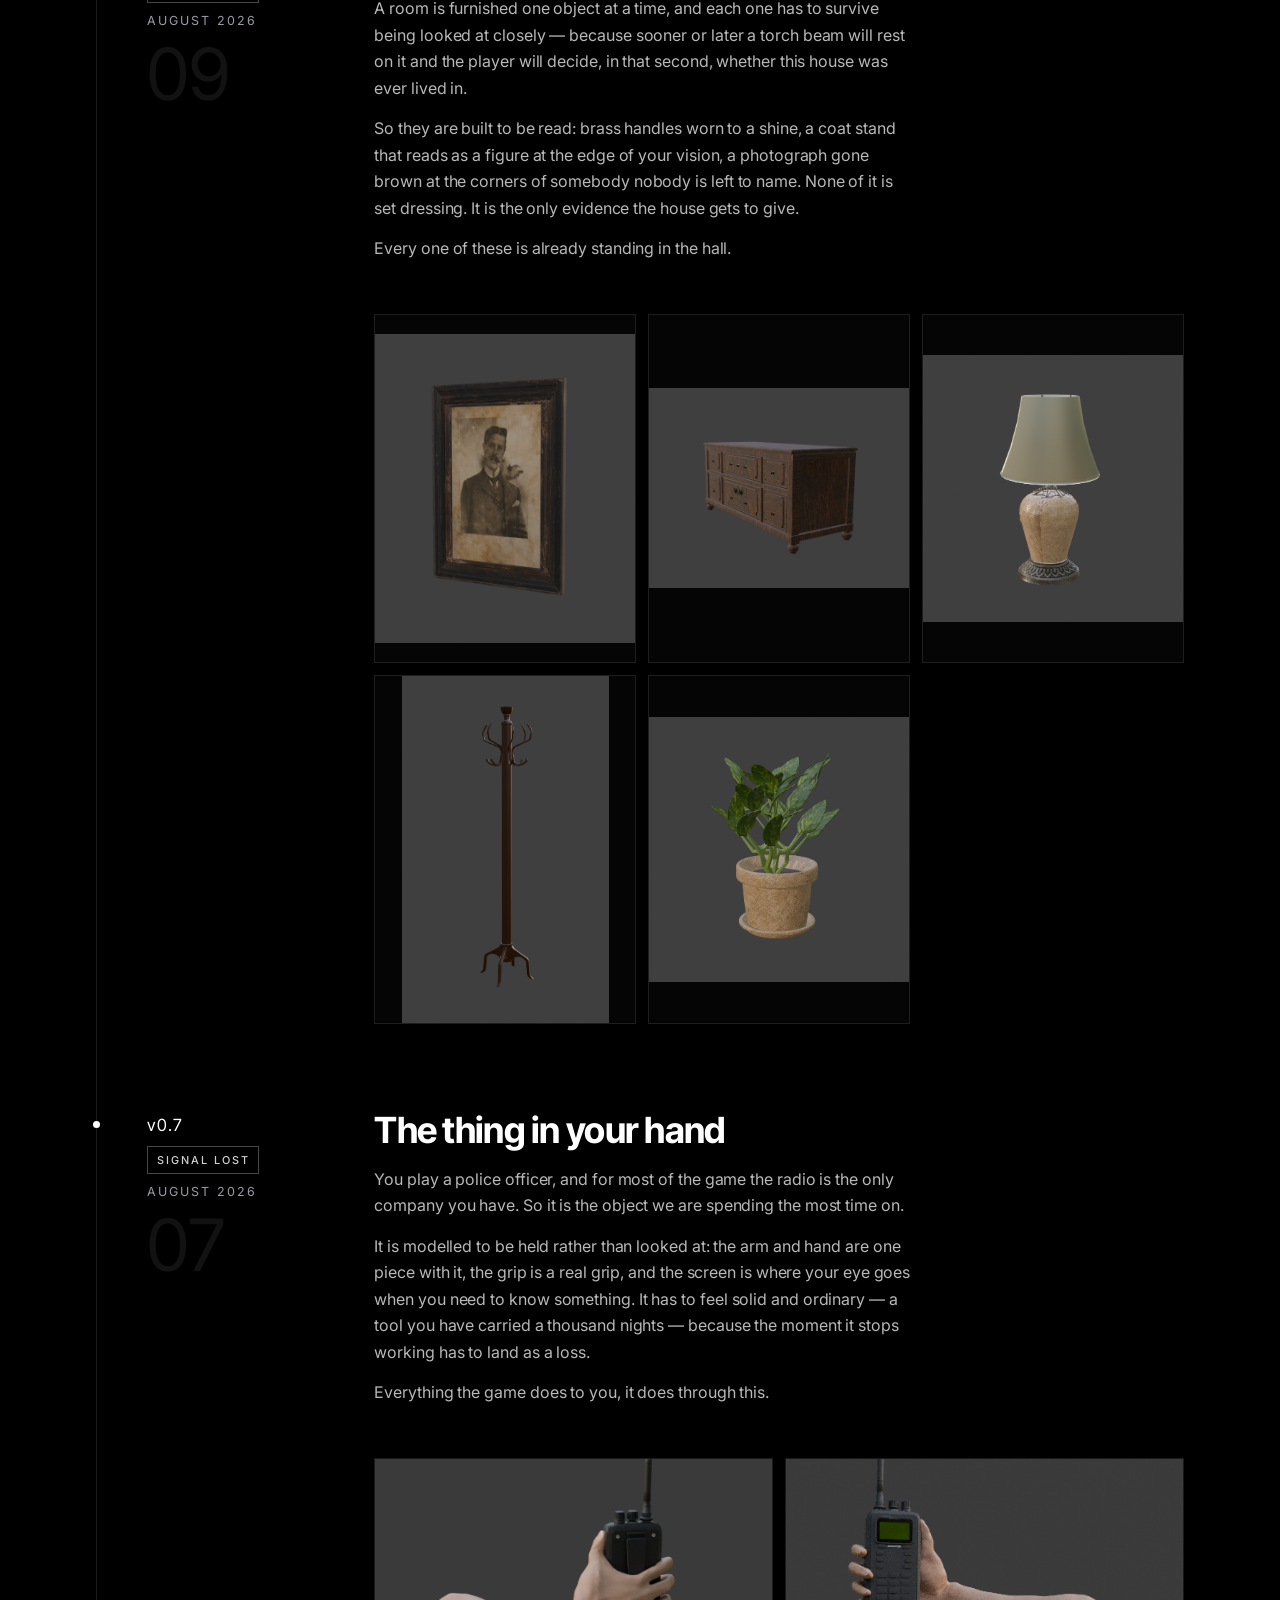
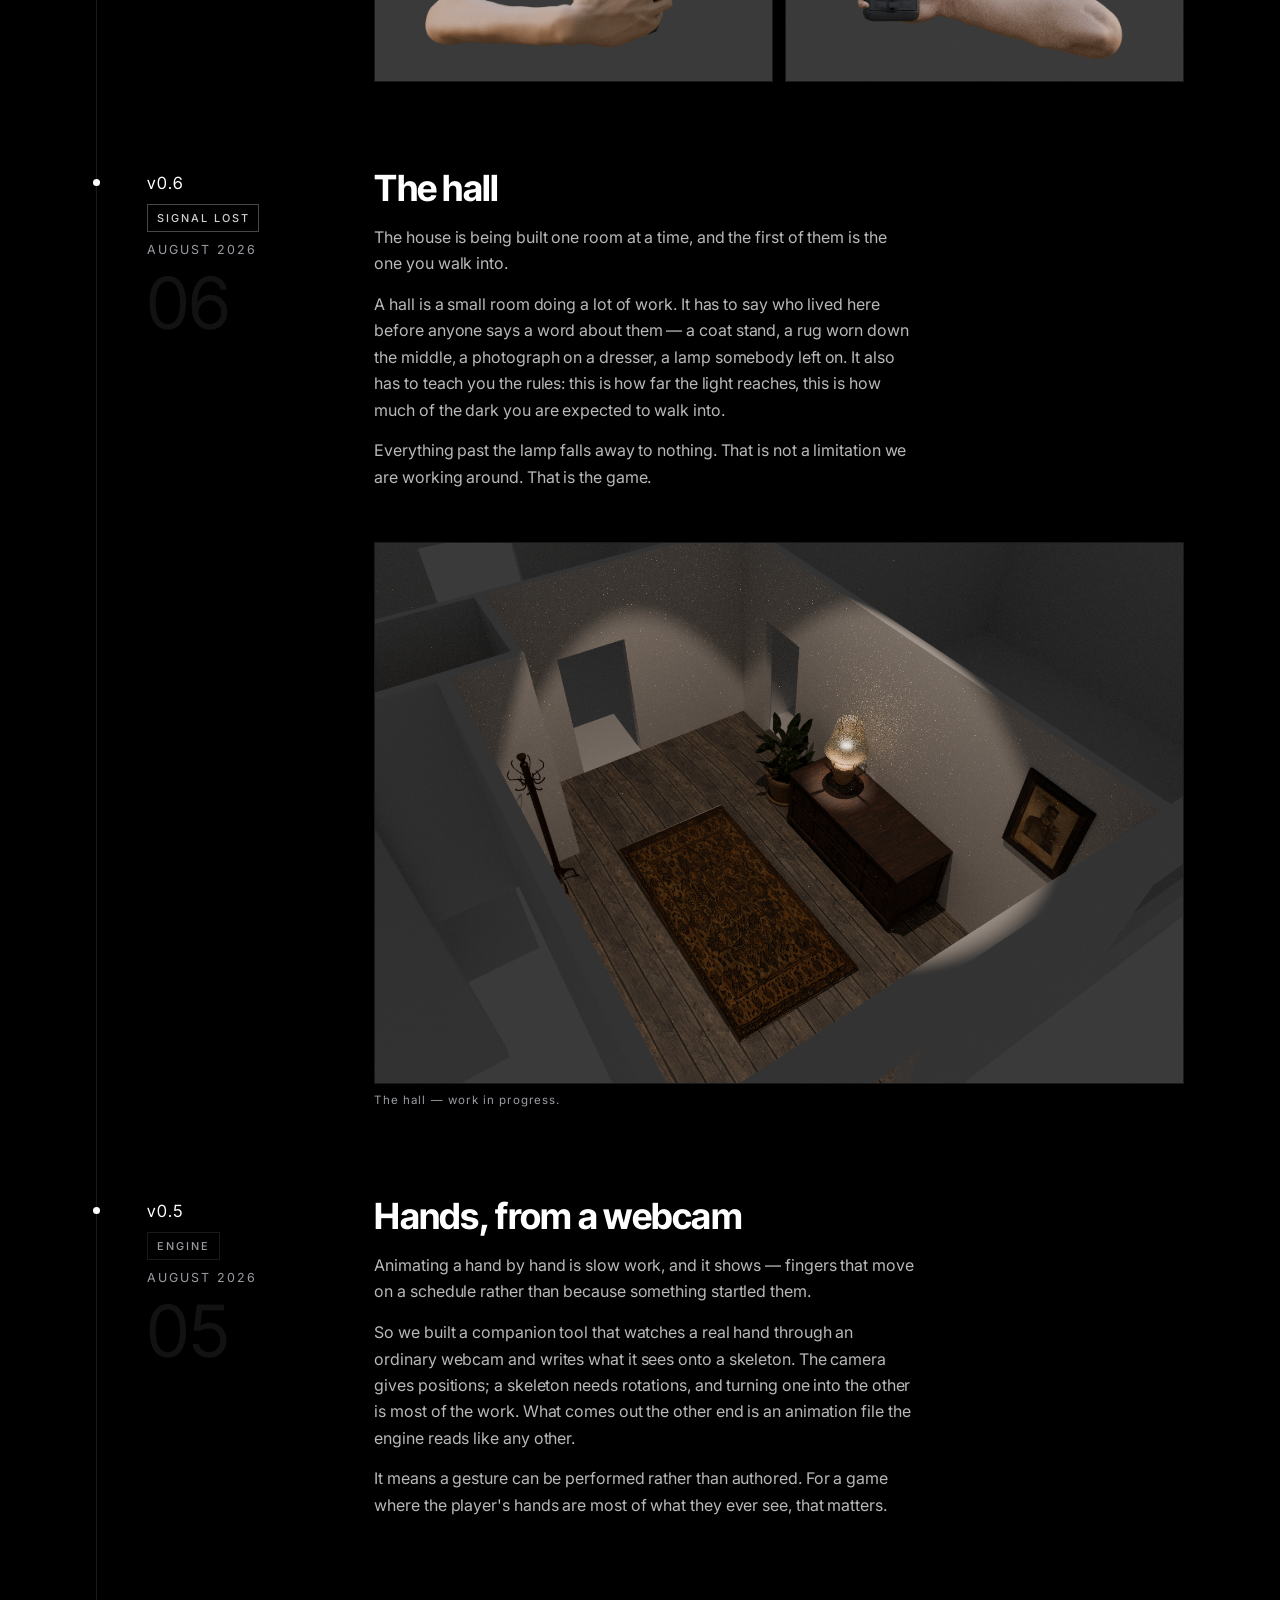
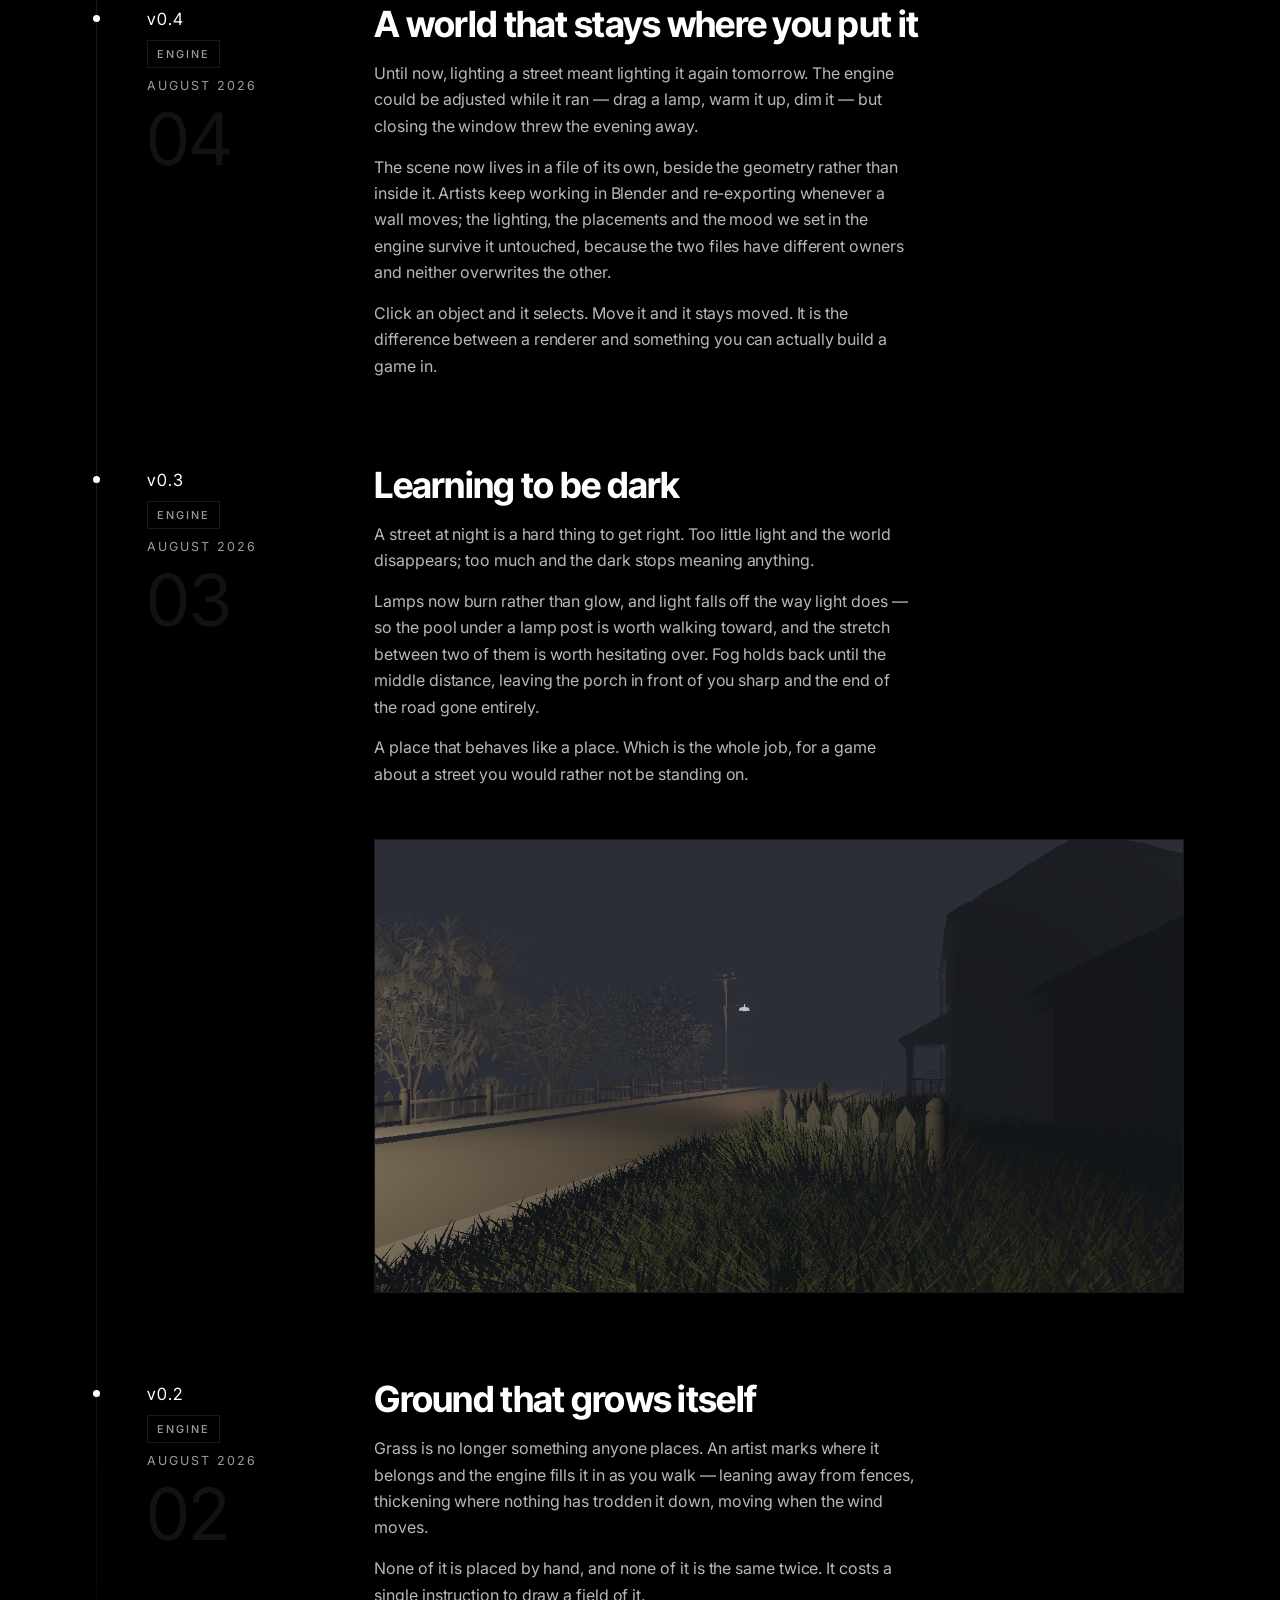
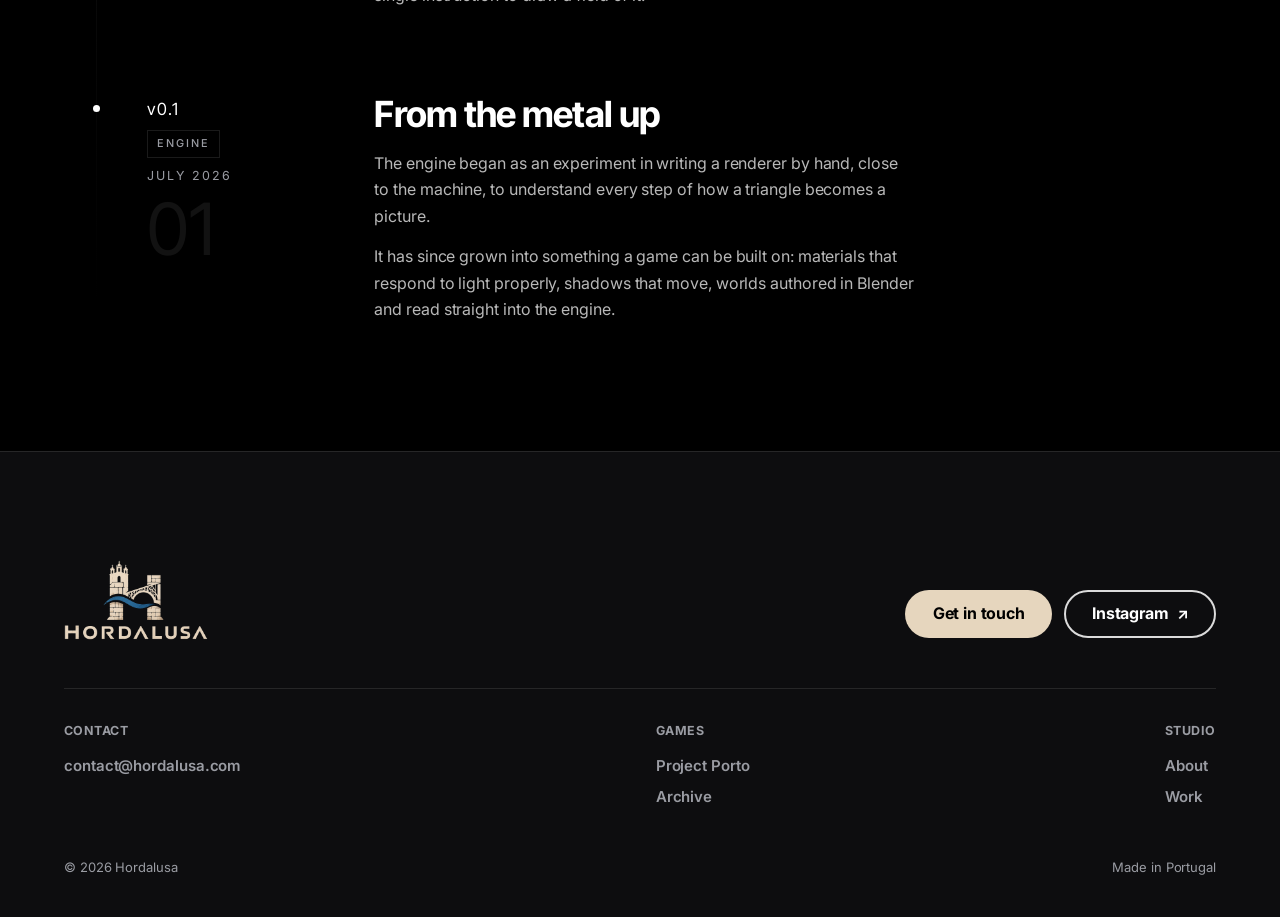
==== commit cb321345: "Publisher-style redesign: feature hero, card rows, gallery - Bold grotesque type (Inter Tight / Inte" ====
--- a/lusa-engine.html
+++ b/lusa-engine.html
@@ -12,8 +12,7 @@
     <title>Lusa Engine, Hordalusa</title>
     <link rel="preconnect" href="https://fonts.googleapis.com">
     <link rel="preconnect" href="https://fonts.gstatic.com" crossorigin>
-    <link href="https://fonts.googleapis.com/css2?family=Teko:wght@500;600;700&family=Barlow:wght@400;500;600&display=swap"
-        rel="stylesheet">
+    <link href="https://fonts.googleapis.com/css2?family=Inter+Tight:wght@600;700;800&family=Inter:wght@400;500;600;700&display=swap" rel="stylesheet">
     <link rel="stylesheet" href="style.css">
     <script src="script.js" defer></script>
     <script src="loader.js" defer></script>
@@ -37,6 +36,7 @@
             <a href="projects.html">Work</a>
             <a href="index.html#contact">Contact</a>
         </nav>
+        <a href="mailto:contact@hordalusa.com" class="btn btn-ghost btn-sm nav-cta">Get in touch</a>
         <button class="menu-btn" aria-expanded="false">Menu</button>
     </header>
 
@@ -414,7 +414,15 @@
 
     <footer class="foot">
         <div class="foot-inner">
-            <a href="mailto:contact@hordalusa.com" class="foot-cta">Get in touch</a>
+            <div class="foot-top">
+                <a href="index.html" class="foot-logo" aria-label="Hordalusa, home">
+                    <img src="brand/logo-full.png" alt="Hordalusa" width="900" height="500" loading="lazy">
+                </a>
+                <div class="btns">
+                    <a href="mailto:contact@hordalusa.com" class="btn btn-primary">Get in touch</a>
+                    <a href="https://instagram.com/hordalusa" target="_blank" rel="noopener" class="btn btn-ghost">Instagram <span class="ext" aria-hidden="true">&#8599;</span></a>
+                </div>
+            </div>
 
             <div class="foot-rows">
                 <div class="foot-col">
@@ -422,20 +430,20 @@
                     <a href="mailto:contact@hordalusa.com">contact@hordalusa.com</a>
                 </div>
                 <div class="foot-col">
-                    <span class="meta">Elsewhere</span>
-                    <a href="https://instagram.com/hordalusa" target="_blank" rel="noopener">Instagram</a>
+                    <span class="meta">Games</span>
+                    <a href="porto.html">Project Porto</a>
+                    <a href="projects.html#archive">Archive</a>
                 </div>
                 <div class="foot-col">
-                    <span class="meta">Site</span>
-                    <a href="index.html">Studio</a>
+                    <span class="meta">Studio</span>
+                    <a href="index.html#studio">About</a>
                     <a href="projects.html">Work</a>
-                    <a href="steel-and-blood.html">Steel and Blood</a>
                 </div>
             </div>
 
             <div class="foot-base">
                 <span>&copy; 2026 Hordalusa</span>
-                <span>Portugal</span>
+                <span>Made in Portugal</span>
             </div>
         </div>
     </footer>
--- a/style.css
+++ b/style.css
@@ -1340,566 +1340,195 @@
 
 
 /* =============================================================================
-   AZULEJO LAYER
+   STUDIO LAYER
    -----------------------------------------------------------------------------
-   Porto, not a copy of anyone else's look. Cobalt tile blue, cream and a little
-   terracotta (the roofs), on black. Tile pattern, the arch of the Dom Luis
-   bridge and the river's waves are all drawn in SVG, inline, nothing to fetch.
-   Sits last: delete from here down to return to the quiet look.
+   A publisher-site language: pure black, a bold grotesque in sentence case,
+   full-bleed key art with a small icon tile, pill buttons, rows of rounded
+   dark cards. The colours are Hordalusa's own (stone and river, from the
+   logo). Everything above this line is the shared base.
    ============================================================================= */
 :root {
-    --azul: #2a6592;
-    --azul-deep: #173b57;
-    --azul-light: #8ab8d8;
-    --cream: #e6d6be;
-    --ink: #0b1018;
-
-    --tile: url("data:image/svg+xml;utf8,%3Csvg xmlns='http://www.w3.org/2000/svg' width='80' height='80' viewBox='0 0 80 80'%3E%3Crect width='80' height='80' fill='%232a6592'/%3E%3Cg fill='none' stroke='%23e6d6be' stroke-width='2'%3E%3Ccircle cx='40' cy='22' r='14'/%3E%3Ccircle cx='58' cy='40' r='14'/%3E%3Ccircle cx='40' cy='58' r='14'/%3E%3Ccircle cx='22' cy='40' r='14'/%3E%3Ccircle cx='0' cy='0' r='12'/%3E%3Ccircle cx='80' cy='0' r='12'/%3E%3Ccircle cx='0' cy='80' r='12'/%3E%3Ccircle cx='80' cy='80' r='12'/%3E%3C/g%3E%3Ccircle cx='40' cy='40' r='5' fill='%23e6d6be'/%3E%3C/svg%3E");
-    --bridge: url("data:image/svg+xml;utf8,%3Csvg xmlns='http://www.w3.org/2000/svg' width='640' height='72' viewBox='0 0 640 72'%3E%3Cg fill='none' stroke='%23e6d6be' stroke-width='2'%3E%3Cpath d='M0 6 H640'/%3E%3Cpath d='M70 70 Q320 -56 570 70'/%3E%3Cpath d='M103.3 6 V54.3' stroke-width='1'/%3E%3Cpath d='M136.7 6 V40.9' stroke-width='1'/%3E%3Cpath d='M170.0 6 V29.7' stroke-width='1'/%3E%3Cpath d='M203.3 6 V20.7' stroke-width='1'/%3E%3Cpath d='M236.7 6 V14.0' stroke-width='1'/%3E%3Cpath d='M270.0 6 V9.5' stroke-width='1'/%3E%3Cpath d='M303.3 6 V7.3' stroke-width='1'/%3E%3Cpath d='M336.7 6 V7.3' stroke-width='1'/%3E%3Cpath d='M370.0 6 V9.5' stroke-width='1'/%3E%3Cpath d='M403.3 6 V14.0' stroke-width='1'/%3E%3Cpath d='M436.7 6 V20.7' stroke-width='1'/%3E%3Cpath d='M470.0 6 V29.7' stroke-width='1'/%3E%3Cpath d='M503.3 6 V40.9' stroke-width='1'/%3E%3Cpath d='M536.7 6 V54.3' stroke-width='1'/%3E%3Cpath d='M70 70 V72M570 70 V72'/%3E%3C/g%3E%3C/svg%3E");
-    --wave: url("data:image/svg+xml;utf8,%3Csvg xmlns='http://www.w3.org/2000/svg' width='96' height='28' viewBox='0 0 96 28'%3E%3Cpath d='M0 14 Q24 -2 48 14 T96 14 V28 H0Z' fill='%23193d5b'/%3E%3Cpath d='M0 14 Q24 -2 48 14 T96 14' fill='none' stroke='%238ab8d8' stroke-width='2'/%3E%3C/svg%3E");
+    --black: #000;
+    --near-black: #0d0d0f;
+    --card: #16171b;
+    --card-hover: #1e2026;
+    --line: rgba(255, 255, 255, 0.1);
+    --grey: #9a9ca3;
+    --grey-dark: #5c5f66;
+
+    --stone: #e6d6be;
+    --river: #2a6592;
+    --river-light: #8ab8d8;
+
+    --display: 'Inter Tight', 'Helvetica Neue', Arial, sans-serif;
+    --body: 'Inter', 'Helvetica Neue', Arial, sans-serif;
+
+    --radius: 10px;
+    --wrap: 1360px;
+}
+
+body {
+    background: var(--black);
+    font-family: var(--body);
+    font-size: 1rem;
+    letter-spacing: -0.005em;
 }
 
 ::selection {
-    background: var(--azul);
-    color: var(--cream);
-}
-
-/* Film grain, very light */
-body::after {
-    content: '';
-    position: fixed;
-    inset: 0;
-    z-index: 90;
-    pointer-events: none;
-    opacity: 0.035;
-    background-image: url("data:image/svg+xml;utf8,<svg xmlns='http://www.w3.org/2000/svg' width='160' height='160'><filter id='n'><feTurbulence type='fractalNoise' baseFrequency='0.9' numOctaves='2' stitchTiles='stitch'/></filter><rect width='100%' height='100%' filter='url(%23n)'/></svg>");
-}
-
-.progress {
-    position: fixed;
-    top: 0;
-    left: 0;
-    height: 3px;
+    background: var(--stone);
+    color: #000;
+}
+
+:focus-visible {
+    outline: 2px solid var(--river-light);
+    outline-offset: 3px;
+}
+
+/* ---- Type: bold grotesque, sentence case -------------------------------- */
+h1,
+h2,
+h3,
+.title-xl,
+.title-lg,
+.title-md {
+    font-family: var(--display);
+    font-weight: 700;
+    text-transform: none;
+    letter-spacing: -0.025em;
+    line-height: 1.02;
+}
+
+.title-xl {
+    font-size: clamp(2.6rem, 6.2vw, 5.4rem);
+}
+
+.title-lg {
+    font-size: clamp(2.2rem, 4.6vw, 3.6rem);
+}
+
+.title-md {
+    font-size: clamp(1.7rem, 3vw, 2.5rem);
+}
+
+.body-lg {
+    font-size: clamp(1.05rem, 1.35vw, 1.25rem);
+    color: rgba(255, 255, 255, 0.86);
+}
+
+p {
+    color: rgba(255, 255, 255, 0.72);
+}
+
+.meta,
+.eyebrow {
+    font-family: var(--body);
+    font-size: 0.78rem;
+    font-weight: 700;
+    letter-spacing: 0.04em;
+    text-transform: uppercase;
+    color: #fff;
+}
+
+.wrap {
     width: 100%;
-    z-index: 120;
-    background: var(--azul-light);
-    transform: scaleX(0);
-    transform-origin: 0 50%;
-    pointer-events: none;
-}
-
-/* ---- Masthead ------------------------------------------------------------ */
+    max-width: var(--wrap);
+    margin: 0 auto;
+    padding: 0 var(--gutter);
+}
+
+/* ---- Pill buttons --------------------------------------------------------- */
+.btn {
+    display: inline-flex;
+    align-items: center;
+    justify-content: center;
+    gap: 0.5rem;
+    height: 3rem;
+    padding: 0 1.6rem;
+    border-radius: 999px;
+    font-family: var(--body);
+    font-size: 1rem;
+    font-weight: 700;
+    letter-spacing: -0.01em;
+    white-space: nowrap;
+    border: 2px solid transparent;
+    transition: background 0.2s ease, color 0.2s ease, border-color 0.2s ease, transform 0.2s ease;
+}
+
+.btn:active {
+    transform: scale(0.97);
+}
+
+.btn-primary {
+    background: var(--stone);
+    color: #000;
+}
+
+.btn-primary:hover {
+    background: #fff;
+}
+
+.btn-ghost {
+    border-color: rgba(255, 255, 255, 0.85);
+    color: #fff;
+}
+
+.btn-ghost:hover {
+    background: #fff;
+    color: #000;
+}
+
+.btn-sm {
+    height: 2.4rem;
+    padding: 0 1.15rem;
+    font-size: 0.875rem;
+}
+
+.btn-dark {
+    background: #2a2c33;
+    color: #fff;
+}
+
+.btn-dark:hover {
+    background: #fff;
+    color: #000;
+}
+
+.btn .ext {
+    font-size: 0.95em;
+    line-height: 1;
+}
+
+.btns {
+    display: flex;
+    flex-wrap: wrap;
+    gap: 0.75rem;
+    margin-top: 1.75rem;
+}
+
+/* ---- Masthead: logo left, links centred, pill right ---------------------- */
 .masthead {
     mix-blend-mode: normal;
-    padding-top: 1.1rem;
-    padding-bottom: 1.1rem;
-    background: linear-gradient(to bottom, rgba(0, 0, 0, 0.85), rgba(0, 0, 0, 0));
-    transition: background 0.4s var(--ease), padding 0.4s var(--ease);
+    display: grid;
+    grid-template-columns: 1fr auto 1fr;
+    align-items: center;
+    padding: 0.9rem var(--gutter);
+    background: linear-gradient(to bottom, rgba(0, 0, 0, 0.75), rgba(0, 0, 0, 0));
+    transition: background 0.3s ease;
 }
 
 .masthead.scrolled {
-    background: rgba(0, 0, 0, 0.92);
-    border-bottom: 1px solid var(--line);
-    padding-top: 0.8rem;
-    padding-bottom: 0.8rem;
-}
-
-.mark {
-    font-size: 1.75rem;
-    letter-spacing: 0.14em;
-}
-
-/* A tile set on its corner */
-.mark::before {
-    content: '';
-    display: inline-block;
-    width: 0.5em;
-    height: 0.5em;
-    margin-right: 0.7em;
-    background: var(--azul);
-    border: 2px solid var(--cream);
-    outline: 2px solid var(--azul);
-    outline-offset: -5px;
-    transform: rotate(45deg) translateY(-0.04em);
-}
-
-.menu a {
-    position: relative;
-    opacity: 0.8;
-    font-weight: 600;
-}
-
-.menu a::after {
-    content: '';
-    position: absolute;
-    left: 0;
-    right: 0;
-    bottom: -0.45rem;
-    height: 2px;
-    background: var(--azul-light);
-    transform: scaleX(0);
-    transform-origin: 0 50%;
-    transition: transform 0.35s var(--ease);
-}
-
-.menu a:hover::after,
-.menu a[aria-current="page"]::after {
-    transform: scaleX(1);
-}
-
-.menu a[href="porto.html"] {
-    color: var(--azul-light);
-    opacity: 1;
-}
-
-/* ---- Labels -------------------------------------------------------------- */
-.meta {
-    color: var(--azul-light);
-    font-weight: 600;
-}
-
-.statement .meta::before,
-.devlog-head .meta::before {
-    content: '';
-    display: inline-block;
-    width: 0.6rem;
-    height: 0.6rem;
-    margin-right: 0.8rem;
-    vertical-align: 0.08em;
-    background: var(--azul);
-    border: 1px solid var(--azul-light);
-    transform: rotate(45deg);
-}
-
-.stage .meta,
-.band-content .meta,
-.opening .meta {
-    display: inline-flex;
-    align-items: center;
-    gap: 0.7rem;
-    padding: 0.45rem 1rem 0.4rem;
-    background: var(--azul);
-    color: var(--cream);
-    border: 1px solid rgba(230, 214, 190, 0.45);
-}
-
-.stage .meta::before,
-.band-content .meta::before,
-.opening .meta::before {
-    content: '';
-    width: 0.45rem;
-    height: 0.45rem;
-    background: var(--cream);
-    transform: rotate(45deg);
-}
-
-/* ---- Hero: a giant word standing on the edge of the picture ------------- */
-.stage-media img {
-    filter: brightness(0.8) contrast(1.1) saturate(1.1);
-}
-
-.stage-media::after {
-    background: linear-gradient(to top, rgba(0, 0, 0, 0.92) 0%, transparent 55%),
-        linear-gradient(to right, rgba(0, 0, 0, 0.65) 0%, transparent 62%);
-}
-
-.stage::after {
-    content: attr(data-word);
-    position: absolute;
-    right: calc(var(--gutter) * 0.45);
-    top: 5.5rem;
-    bottom: 1.5rem;
-    writing-mode: vertical-rl;
-    font-family: var(--display);
-    font-weight: 700;
-    font-size: clamp(5rem, 27vh, 15rem);
-    line-height: 0.82;
-    letter-spacing: 0.06em;
-    text-transform: uppercase;
-    color: transparent;
-    -webkit-text-stroke: 1.5px rgba(230, 214, 190, 0.6);
-    pointer-events: none;
-    overflow: hidden;
-}
-
-.stage .title-xl {
-    text-shadow: 0 0.04em 0 rgba(0, 0, 0, 0.35);
-}
-
-.stage .body-lg {
-    border-left: 3px solid var(--azul-light);
-    padding-left: 1.1rem;
-    color: #fff;
-}
-
-/* ---- Ticker: a band of tile ---------------------------------------------- */
-.ticker {
-    position: relative;
-    z-index: 2;
-    overflow: hidden;
-    background: var(--azul);
-    color: var(--cream);
-    padding: 16px 0;
-    margin: 0 0 clamp(2rem, 4vw, 3.5rem);
-}
-
-.ticker::before,
-.ticker::after {
-    content: '';
-    position: absolute;
-    left: 0;
-    right: 0;
-    height: 14px;
-    background: var(--tile);
-    background-size: 28px 28px;
-    border-color: rgba(230, 214, 190, 0.5);
-    border-style: solid;
-    border-width: 0;
-}
-
-.ticker::before {
-    top: 0;
-    border-bottom-width: 1px;
-}
-
-.ticker::after {
-    bottom: 0;
-    border-top-width: 1px;
-}
-
-.ticker-track {
-    display: flex;
-    width: max-content;
-    animation: ticker 42s linear infinite;
-}
-
-.ticker span {
-    font-family: var(--display);
-    font-weight: 600;
-    font-size: clamp(1.4rem, 3vw, 2.2rem);
-    line-height: 1;
-    letter-spacing: 0.1em;
-    text-transform: uppercase;
-    padding: 0.5rem 0;
-    white-space: nowrap;
-}
-
-.ticker span::after {
-    content: '';
-    display: inline-block;
-    width: 0.5rem;
-    height: 0.5rem;
-    margin: 0 1.6rem;
-    vertical-align: 0.15em;
-    background: var(--cream);
-    transform: rotate(45deg);
-}
-
-@keyframes ticker {
-    to { transform: translateX(-50%); }
-}
-
-/* ---- Statement: a bridge over the headline ------------------------------- */
-.statement-inner::before {
-    content: '';
-    display: block;
-    height: 72px;
-    margin-bottom: clamp(2rem, 5vw, 3.5rem);
-    background: var(--bridge) 0 100% / auto 72px no-repeat;
-    opacity: 0.55;
-}
-
-.statement-lead {
-    font-family: var(--display);
-    font-weight: 600;
-    text-transform: uppercase;
-    font-size: clamp(2.4rem, 6.2vw, 5.4rem);
-    line-height: 0.92;
-    letter-spacing: 0.005em;
-    max-width: 18ch;
-}
-
-.statement-lead .hl {
-    color: var(--azul-light);
-}
-
-/* ---- Tenets: four tiles --------------------------------------------------- */
-.tenets {
-    counter-reset: tenet;
-    gap: 8px;
-    padding-top: 0;
-    border-top: 0;
-}
-
-.tenet {
-    counter-increment: tenet;
-    position: relative;
-    padding: 2.4rem 1.6rem 2rem;
-    background: var(--ink);
-    border: 1px solid rgba(138, 184, 216, 0.35);
-    overflow: hidden;
-    isolation: isolate;
-    transition: transform 0.35s var(--ease), border-color 0.35s var(--ease);
-}
-
-/* The tile appears behind the card on hover */
-.tenet::after {
-    content: '';
-    position: absolute;
-    inset: 0;
-    z-index: -1;
-    background: var(--tile), var(--azul);
-    background-size: 56px 56px, auto;
-    opacity: 0;
-    transition: opacity 0.4s var(--ease);
-}
-
-.tenet::before {
-    content: counter(tenet, decimal-leading-zero);
-    display: block;
-    font-family: var(--display);
-    font-weight: 700;
-    font-size: 4.5rem;
-    line-height: 0.8;
-    color: var(--azul-light);
-    margin-bottom: 1.4rem;
-    transition: color 0.35s var(--ease);
-}
-
-.tenet h3 {
-    font-family: var(--display);
-    font-weight: 600;
-    font-size: 1.7rem;
-    line-height: 1;
-    letter-spacing: 0.03em;
-    text-transform: uppercase;
-}
-
-.tenet p {
-    transition: color 0.35s var(--ease);
-}
-
-.tenet:hover {
-    transform: translateY(-4px);
-    border-color: var(--cream);
-}
-
-.tenet:hover::after {
-    opacity: 1;
-}
-
-.tenet:hover::before,
-.tenet:hover p {
-    color: var(--cream);
-}
-
-/* ---- Bands --------------------------------------------------------------- */
-.band-media img {
-    filter: brightness(0.72) saturate(1.05) contrast(1.08);
-}
-
-.band:hover .band-media img {
-    filter: brightness(0.92) saturate(1.2) contrast(1.08);
-}
-
-.band {
-    border-top: 0;
-}
-
-.band::before {
-    content: '';
-    position: absolute;
-    left: 0;
-    top: 0;
-    bottom: 0;
-    width: 8px;
-    background: var(--tile), var(--azul);
-    background-size: 24px 24px, auto;
-    z-index: 1;
-    transform: scaleY(0.25);
-    transform-origin: 0 100%;
-    transition: transform 0.6s var(--ease);
-}
-
-.band:hover::before,
-.band-plain::before {
-    transform: scaleY(1);
-}
-
-.band h2 {
-    text-shadow: 0 0.05em 0 rgba(0, 0, 0, 0.4);
-}
-
-/* ---- Buttons ------------------------------------------------------------- */
-.go {
-    padding: 0.85rem 1.5rem 0.8rem;
-    border: 1px solid var(--cream);
-    background: var(--cream);
-    color: var(--ink);
-    font-weight: 700;
-    transition: background 0.3s var(--ease), color 0.3s var(--ease), gap 0.3s var(--ease);
-}
-
-.band:hover .go,
-.go:hover {
-    background: var(--azul);
-    border-color: var(--cream);
-    color: var(--cream);
-}
-
-/* ---- Inner pages, strips ------------------------------------------------- */
-.opening .title-lg,
-.devlog-head .title-md {
-    line-height: 0.85;
-}
-
-/* Pictures set in arches, like the windows and the bridge */
-.strip {
-    gap: 14px;
-    padding: 0 14px;
-}
-
-.strip img {
-    border-radius: 50% 50% 0 0 / 38% 38% 0 0;
-    filter: saturate(1.05) contrast(1.05);
-    transition: filter 0.5s var(--ease), transform 0.5s var(--ease);
-}
-
-.strip img:hover {
-    filter: saturate(1.2) brightness(1.08);
-    transform: translateY(-4px);
-}
-
-.caption {
-    color: var(--grey);
-    font-size: 0.8rem;
-    letter-spacing: 0.12em;
-    text-transform: uppercase;
-    border-left: 3px solid var(--azul);
-    margin: 1rem var(--gutter) 3rem;
-    padding: 0.1rem 0 0.1rem 0.8rem;
-}
-
-/* ---- Footer: the river, then tile ---------------------------------------- */
-.foot {
-    position: relative;
-    margin-top: 28px;
-    border-top: 0;
-    background:
-        linear-gradient(rgba(23, 59, 87, 0.88), rgba(23, 59, 87, 0.88)),
-        var(--tile);
-    background-size: auto, 72px 72px;
-    background-color: var(--azul-deep);
-}
-
-.foot::before {
-    content: '';
-    position: absolute;
-    left: 0;
-    right: 0;
-    top: -27px;
-    height: 28px;
-    background: var(--wave) 0 100% / 96px 28px repeat-x;
-}
-
-.foot .meta {
-    color: #c9dceb;
-}
-
-.foot-cta {
-    color: var(--cream);
-    border-bottom: 4px solid var(--cream);
-}
-
-.foot-cta:hover {
-    color: var(--ink);
-    border-bottom-color: var(--ink);
-}
-
-.foot-rows {
-    border-top-color: rgba(230, 214, 190, 0.3);
-}
-
-.foot-col a:hover {
-    color: var(--cream);
-    text-decoration: underline;
-    text-underline-offset: 4px;
-}
-
-.log-filter button[aria-pressed="true"] {
-    background: var(--azul);
-    color: var(--cream);
-}
-
-:focus-visible {
-    outline: 2px solid var(--azul-light);
-    outline-offset: 4px;
-}
-
-@media (max-width: 800px) {
-    .stage::after {
-        font-size: clamp(4rem, 20vh, 9rem);
-        right: 0.5rem;
-        opacity: 0.8;
-    }
-
-    .menu a::after {
-        display: none;
-    }
-}
-
-@media (prefers-reduced-motion: reduce) {
-    .ticker-track {
-        animation: none;
-    }
-}
-
-.foot-base,
-.foot-base span {
-    color: #c9dceb;
-}
-
-/* Mobile: a backdrop-filter on the bar made it the containing block of the
-   fixed full-screen menu, so the menu collapsed to the bar's height and its
-   links hung over the logo. No filter here, so the menu fills the screen. */
-@media (max-width: 800px) {
-    .masthead,
-    .masthead.scrolled {
-        backdrop-filter: none;
-        -webkit-backdrop-filter: none;
-        background: rgba(0, 0, 0, 0.88);
-    }
-
-    .menu {
-        height: 100svh;
-        width: 100%;
-    }
-}
-
-/* Mobile: the giant side word sits above the copy instead of behind it */
-@media (max-width: 800px) {
-    .stage::after {
-        font-size: 3.4rem;
-        top: 5.5rem;
-        bottom: auto;
-        max-height: 38%;
-        right: 1rem;
-        opacity: 0.7;
-    }
-}
-
-
-/* ---- Logo: the real mark and wordmark ------------------------------------ */
+    background: rgba(0, 0, 0, 0.96);
+}
+
 .mark {
     display: inline-flex;
     align-items: center;
-    gap: 0.8rem;
+    gap: 0.75rem;
+    justify-self: start;
     font-size: 0;
     line-height: 0;
-    letter-spacing: 0;
-}
-
-/* The words stay in the markup for screen readers and search */
+}
+
 .mark span {
     position: absolute;
     width: 1px;
@@ -1911,150 +1540,758 @@
 
 .mark::before {
     content: '';
-    flex: none;
-    width: 2.7rem;
-    height: 2.7rem;
-    margin: 0;
-    border: 0;
-    outline: 0;
-    transform: none;
+    width: 2.4rem;
+    height: 2.4rem;
     background: url("brand/logo-mark.png") center / contain no-repeat;
 }
 
 .mark::after {
     content: '';
-    flex: none;
-    height: 1.05rem;
-    width: calc(1.05rem * 599 / 64);
+    height: 0.95rem;
+    width: calc(0.95rem * 599 / 64);
     background: url("brand/logo-word.png") center / contain no-repeat;
 }
 
-/* Very narrow phones: a smaller lockup so it clears the Menu button */
-@media (max-width: 400px) {
-    .mark {
-        gap: 0.55rem;
-    }
-
-    .mark::before {
-        width: 2.2rem;
-        height: 2.2rem;
+.menu {
+    gap: 0.25rem;
+    font-family: var(--body);
+    font-size: 0.85rem;
+    font-weight: 700;
+    letter-spacing: 0.01em;
+    text-transform: uppercase;
+}
+
+.menu a {
+    opacity: 0.8;
+    padding: 0.55rem 1rem;
+    border-radius: 999px;
+    transition: opacity 0.2s ease, background 0.2s ease;
+}
+
+.menu a:hover {
+    opacity: 1;
+    background: rgba(255, 255, 255, 0.1);
+}
+
+.menu a[aria-current="page"] {
+    opacity: 1;
+}
+
+.nav-cta {
+    justify-self: end;
+}
+
+.menu-btn {
+    justify-self: end;
+    font-family: var(--body);
+    font-weight: 700;
+}
+
+/* ---- Hero / feature: key art, icon tile, headline, pills ------------------ */
+.feature {
+    position: relative;
+    min-height: min(100svh, 980px);
+    display: flex;
+    align-items: flex-end;
+    overflow: hidden;
+    isolation: isolate;
+}
+
+.feature-media {
+    position: absolute;
+    inset: 0;
+    z-index: -1;
+}
+
+.feature-media img {
+    width: 100%;
+    height: 100%;
+    object-fit: cover;
+}
+
+.feature-media::after {
+    content: '';
+    position: absolute;
+    inset: 0;
+    background:
+        linear-gradient(to top, #000 0%, rgba(0, 0, 0, 0.55) 30%, rgba(0, 0, 0, 0) 62%),
+        linear-gradient(to right, rgba(0, 0, 0, 0.55) 0%, rgba(0, 0, 0, 0) 55%);
+}
+
+.feature-body {
+    width: 100%;
+    max-width: var(--wrap);
+    margin: 0 auto;
+    padding: 0 var(--gutter) clamp(2.5rem, 7vh, 4.5rem);
+    display: grid;
+    grid-template-columns: auto 1fr;
+    column-gap: clamp(1.25rem, 2.5vw, 2rem);
+    align-items: center;
+}
+
+.feature-tile {
+    width: clamp(5.5rem, 10vw, 8.5rem);
+    aspect-ratio: 1;
+    border-radius: 6px;
+    background: #050a10 url("brand/logo-mark.png") center / 66% no-repeat;
+    box-shadow: 0 0 0 1px rgba(255, 255, 255, 0.12), 0 18px 40px rgba(0, 0, 0, 0.5);
+}
+
+.feature-tile.is-porto {
+    background: var(--river) url("thumbs/porto-ribeira-walk.jpg") 62% 70% / cover no-repeat;
+    position: relative;
+    overflow: hidden;
+}
+
+
+.feature-text .eyebrow {
+    display: block;
+    margin-bottom: 0.5rem;
+}
+
+.feature-text h1,
+.feature-text h2 {
+    max-width: 18ch;
+}
+
+.feature-text .body-lg {
+    max-width: 46ch;
+    margin-top: 0.85rem;
+}
+
+.feature-body > .btns,
+.feature-body > .feature-sub {
+    grid-column: 1 / -1;
+}
+
+.feature-sub {
+    margin-top: 0.5rem;
+    max-width: 52ch;
+}
+
+/* ---- Sections ------------------------------------------------------------- */
+.section {
+    padding: clamp(3.5rem, 7vw, 6rem) 0;
+}
+
+.section + .section {
+    padding-top: 0;
+}
+
+.section-head {
+    display: flex;
+    align-items: flex-end;
+    justify-content: space-between;
+    gap: 1.5rem;
+    flex-wrap: wrap;
+    margin-bottom: clamp(1.5rem, 3vw, 2.25rem);
+}
+
+.section-head h2 {
+    font-size: clamp(1.6rem, 2.8vw, 2.4rem);
+}
+
+.section-head p {
+    margin-top: 0.5rem;
+    max-width: 56ch;
+}
+
+.link-arrow {
+    font-weight: 700;
+    font-size: 0.95rem;
+    color: #fff;
+    opacity: 0.85;
+    white-space: nowrap;
+}
+
+.link-arrow:hover {
+    opacity: 1;
+    text-decoration: underline;
+    text-underline-offset: 4px;
+}
+
+/* ---- Card rows ------------------------------------------------------------ */
+.cards {
+    display: grid;
+    gap: clamp(0.75rem, 1.4vw, 1.25rem);
+    grid-template-columns: repeat(4, minmax(0, 1fr));
+}
+
+.cards.three {
+    grid-template-columns: repeat(3, minmax(0, 1fr));
+}
+
+.card {
+    display: flex;
+    flex-direction: column;
+    background: var(--card);
+    border-radius: var(--radius);
+    overflow: hidden;
+    transition: background 0.25s ease, transform 0.25s ease;
+}
+
+a.card:hover,
+.card:hover {
+    background: var(--card-hover);
+}
+
+a.card:hover {
+    transform: translateY(-3px);
+}
+
+.card-media {
+    aspect-ratio: 16 / 10;
+    overflow: hidden;
+    background: #0a0a0c;
+}
+
+.card-media img {
+    width: 100%;
+    height: 100%;
+    object-fit: cover;
+    transition: transform 0.6s var(--ease);
+}
+
+.card:hover .card-media img {
+    transform: scale(1.04);
+}
+
+.card-body {
+    flex: 1;
+    display: flex;
+    flex-direction: column;
+    align-items: center;
+    text-align: center;
+    gap: 0.55rem;
+    padding: 1.25rem 1.25rem 1.5rem;
+}
+
+.card-body h3 {
+    font-size: 1.2rem;
+    letter-spacing: -0.015em;
+}
+
+.card-body p {
+    font-size: 0.92rem;
+    line-height: 1.45;
+    max-width: 30ch;
+}
+
+.card-body .btn {
+    margin-top: auto;
+}
+
+.card-body .btn:first-child {
+    margin-top: 0;
+}
+
+.card-tag {
+    font-size: 0.7rem;
+    font-weight: 700;
+    letter-spacing: 0.05em;
+    text-transform: uppercase;
+    color: var(--river-light);
+}
+
+/* Library cards: title over the picture, like box art in a row */
+.library {
+    display: grid;
+    gap: clamp(0.75rem, 1.4vw, 1.25rem);
+    grid-template-columns: repeat(4, minmax(0, 1fr));
+}
+
+.tile {
+    position: relative;
+    display: block;
+    aspect-ratio: 3 / 4;
+    border-radius: var(--radius);
+    overflow: hidden;
+    background: var(--card);
+    isolation: isolate;
+}
+
+.tile img {
+    position: absolute;
+    inset: 0;
+    width: 100%;
+    height: 100%;
+    object-fit: cover;
+    z-index: -2;
+    transition: transform 0.6s var(--ease);
+}
+
+.tile::after {
+    content: '';
+    position: absolute;
+    inset: 0;
+    z-index: -1;
+    background: linear-gradient(to top, rgba(0, 0, 0, 0.92) 0%, rgba(0, 0, 0, 0.1) 55%, rgba(0, 0, 0, 0) 100%);
+}
+
+.tile:hover img {
+    transform: scale(1.05);
+}
+
+.tile-text {
+    position: absolute;
+    left: 0;
+    right: 0;
+    bottom: 0;
+    padding: 1.1rem 1.15rem 1.25rem;
+}
+
+.tile-text .card-tag {
+    display: block;
+    margin-bottom: 0.35rem;
+}
+
+.tile-text h3 {
+    font-size: clamp(1.2rem, 1.8vw, 1.5rem);
+}
+
+.tile.is-featured {
+    grid-column: span 2;
+    aspect-ratio: auto;
+}
+
+/* ---- Studio: text block + value cards ------------------------------------ */
+.studio {
+    display: grid;
+    grid-template-columns: minmax(0, 1fr) minmax(0, 1fr);
+    gap: clamp(1.5rem, 4vw, 4rem);
+    align-items: end;
+    margin-bottom: clamp(1.5rem, 3vw, 2.25rem);
+}
+
+.studio h2 {
+    font-size: clamp(1.9rem, 3.6vw, 3rem);
+    max-width: 18ch;
+}
+
+.studio p + p {
+    margin-top: 0.9rem;
+}
+
+.values {
+    display: grid;
+    grid-template-columns: repeat(4, minmax(0, 1fr));
+    gap: clamp(0.75rem, 1.4vw, 1.25rem);
+}
+
+.value {
+    background: var(--card);
+    border-radius: var(--radius);
+    padding: 1.5rem 1.35rem 1.6rem;
+}
+
+.value .num {
+    display: block;
+    font-family: var(--display);
+    font-weight: 700;
+    font-size: 0.85rem;
+    color: var(--river-light);
+    margin-bottom: 1.4rem;
+}
+
+.value h3 {
+    font-size: 1.15rem;
+    margin-bottom: 0.45rem;
+}
+
+.value p {
+    font-size: 0.92rem;
+    line-height: 1.45;
+}
+
+/* ---- Gallery -------------------------------------------------------------- */
+.gallery {
+    display: grid;
+    grid-template-columns: repeat(3, minmax(0, 1fr));
+    gap: clamp(0.5rem, 1vw, 0.9rem);
+}
+
+.gallery figure {
+    border-radius: var(--radius);
+    overflow: hidden;
+    background: var(--card);
+}
+
+.gallery img {
+    width: 100%;
+    aspect-ratio: 16 / 9;
+    object-fit: cover;
+    cursor: zoom-in;
+    transition: transform 0.6s var(--ease), opacity 0.3s ease;
+}
+
+.gallery figure:hover img {
+    transform: scale(1.03);
+}
+
+.gallery .wide {
+    grid-column: span 2;
+    grid-row: span 2;
+}
+
+.gallery .wide img {
+    height: 100%;
+    aspect-ratio: auto;
+}
+
+/* ---- Contact card --------------------------------------------------------- */
+.cta-card {
+    display: grid;
+    grid-template-columns: minmax(0, 1fr) auto;
+    align-items: center;
+    gap: 1.5rem 3rem;
+    background: var(--card);
+    border-radius: var(--radius);
+    padding: clamp(1.75rem, 4vw, 3rem);
+}
+
+.cta-card h2 {
+    font-size: clamp(1.6rem, 2.8vw, 2.3rem);
+}
+
+.cta-card p {
+    margin-top: 0.5rem;
+}
+
+.cta-card .btns {
+    margin-top: 0;
+}
+
+/* ---- Inner pages that still use the older blocks ------------------------- */
+.stage-media img {
+    animation: none;
+    transform: none;
+    filter: brightness(0.85);
+}
+
+.stage-media::after {
+    background: linear-gradient(to top, #000 0%, rgba(0, 0, 0, 0.5) 32%, transparent 65%),
+        linear-gradient(to right, rgba(0, 0, 0, 0.5) 0%, transparent 55%);
+}
+
+.stage .meta,
+.band-content .meta,
+.opening .meta {
+    display: block;
+    margin-bottom: 0.6rem;
+}
+
+.statement {
+    padding: clamp(3.5rem, 7vw, 6rem) var(--gutter);
+}
+
+.statement-lead {
+    font-family: var(--display);
+    font-weight: 700;
+    font-size: clamp(1.6rem, 3vw, 2.4rem);
+    line-height: 1.12;
+    letter-spacing: -0.02em;
+}
+
+.opening {
+    padding: clamp(7rem, 16vh, 10rem) var(--gutter) clamp(1.5rem, 4vh, 2.5rem);
+}
+
+.opening-inner {
+    max-width: var(--wrap);
+}
+
+.strip {
+    gap: 0.75rem;
+    padding: 0 var(--gutter);
+}
+
+.strip img {
+    border-radius: var(--radius);
+}
+
+.caption {
+    padding: 0.85rem var(--gutter) 0;
+}
+
+.go {
+    display: inline-flex;
+    align-items: center;
+    height: 3rem;
+    padding: 0 1.6rem;
+    margin-top: 1.5rem;
+    border: 0;
+    border-radius: 999px;
+    background: var(--stone);
+    color: #000;
+    font-size: 1rem;
+    font-weight: 700;
+    letter-spacing: -0.01em;
+    text-transform: none;
+}
+
+.band:hover .go,
+.go:hover {
+    background: #fff;
+    gap: 0.6rem;
+}
+
+.log-title {
+    font-family: var(--display);
+    letter-spacing: -0.02em;
+}
+
+.log-filter button {
+    border-radius: 999px;
+    font-family: var(--body);
+    font-weight: 700;
+}
+
+.log-filter button[aria-pressed="true"] {
+    background: #fff;
+    color: #000;
+}
+
+/* ---- Footer: quiet, dark grey ------------------------------------------- */
+.foot {
+    background: var(--near-black);
+    border-top: 1px solid var(--line);
+    margin-top: clamp(2rem, 5vw, 4rem);
+}
+
+.foot-inner {
+    max-width: var(--wrap);
+}
+
+.foot-top {
+    display: flex;
+    align-items: center;
+    justify-content: space-between;
+    flex-wrap: wrap;
+    gap: 1.5rem;
+}
+
+.foot-logo {
+    display: block;
+    width: 9rem;
+}
+
+.foot-logo img {
+    width: 100%;
+    height: auto;
+}
+
+.foot-rows {
+    margin-top: clamp(2rem, 4vw, 3rem);
+    border-top-color: var(--line);
+}
+
+.foot-col .meta {
+    color: var(--grey);
+    margin-bottom: 0.4rem;
+}
+
+.foot-col a {
+    font-weight: 600;
+}
+
+.foot-col a:hover {
+    color: #fff;
+    text-decoration: underline;
+    text-underline-offset: 4px;
+}
+
+.foot-base,
+.foot-base span {
+    color: var(--grey);
+}
+
+/* ---- Small screens -------------------------------------------------------- */
+@media (max-width: 1100px) {
+    .cards,
+    .values,
+    .library {
+        grid-template-columns: repeat(2, minmax(0, 1fr));
+    }
+
+    .tile.is-featured {
+        grid-column: 1 / -1;
+        aspect-ratio: 16 / 10;
+    }
+}
+
+@media (max-width: 800px) {
+    .masthead {
+        display: flex;
+        justify-content: space-between;
+        background: rgba(0, 0, 0, 0.92);
+        backdrop-filter: none;
+        -webkit-backdrop-filter: none;
+    }
+
+    .nav-cta {
+        display: none;
+    }
+
+    .menu {
+        height: 100svh;
+        width: 100%;
+        text-transform: none;
+        font-family: var(--display);
+        font-size: 2rem;
+        letter-spacing: -0.02em;
+        gap: 0.25rem;
+    }
+
+    .menu a {
+        padding: 0.35rem 0;
+    }
+
+    .menu a:hover {
+        background: none;
+    }
+
+    .feature {
+        min-height: 88svh;
+    }
+
+    .feature-body {
+        grid-template-columns: 1fr;
+        row-gap: 1rem;
+    }
+
+    .feature-tile {
+        width: 4.5rem;
+    }
+
+
+    .btns .btn {
+        flex: 1 1 auto;
+    }
+
+    /* Rows scroll sideways on phones, like a shelf */
+    .cards,
+    .cards.three {
+        grid-template-columns: none;
+        grid-auto-flow: column;
+        grid-auto-columns: 78%;
+        overflow-x: auto;
+        scroll-snap-type: x mandatory;
+        margin: 0 calc(var(--gutter) * -1);
+        padding: 0 var(--gutter) 0.5rem;
+        scrollbar-width: none;
+    }
+
+    .cards::-webkit-scrollbar {
+        display: none;
+    }
+
+    .card {
+        scroll-snap-align: start;
+    }
+
+    .studio,
+    .cta-card {
+        grid-template-columns: 1fr;
+    }
+
+    .gallery {
+        grid-template-columns: 1fr 1fr;
+    }
+
+    .gallery .wide {
+        grid-column: 1 / -1;
+        grid-row: auto;
+    }
+
+    .gallery .wide img {
+        aspect-ratio: 16 / 9;
+    }
+}
+
+@media (max-width: 520px) {
+    .values,
+    .library {
+        grid-template-columns: 1fr 1fr;
+    }
+
+    .tile {
+        aspect-ratio: 4 / 5;
     }
 
     .mark::after {
         height: 0.8rem;
         width: calc(0.8rem * 599 / 64);
     }
-}
-
-
-/* =============================================================================
-   PALETTE & SPACING PASS
-   -----------------------------------------------------------------------------
-   Ground matches the logo's night-navy instead of pure black. Sections are
-   tighter, and wide screens use both columns so the right half isn't empty.
-   ============================================================================= */
-:root {
-    --black: #04060b;
-    --near-black: #0a0e16;
-}
-
-body {
-    background: var(--black);
-}
-
-/* Section rhythm: was 6-12rem top and bottom, which left 300px+ of black */
-.statement {
-    padding: clamp(3.5rem, 8vh, 6rem) var(--gutter);
-}
-
-.ticker {
-    margin-bottom: 0;
-}
-
-.statement-inner::before {
-    height: 56px;
-    background-size: auto 56px;
-    margin-bottom: clamp(1.5rem, 3vw, 2.25rem);
-}
-
-.statement .meta {
-    margin-bottom: 1.5rem;
-}
-
-.statement-body {
-    margin-top: 1.75rem;
-}
-
-.tenets {
-    margin-top: clamp(2.5rem, 5vh, 4rem);
-}
-
-.caption {
-    margin-bottom: clamp(1.5rem, 3vw, 2.5rem);
-}
-
-/* Lead on the left, body on the right, on wide screens */
-@media (min-width: 1000px) {
-    .statement-inner:has(> .statement-lead) {
-        display: grid;
-        grid-template-columns: minmax(0, 1.15fr) minmax(0, 1fr);
-        column-gap: clamp(3rem, 6vw, 7rem);
-        align-items: end;
-    }
-
-    .statement-inner:has(> .statement-lead)::before,
-    .statement-inner:has(> .statement-lead) > .meta,
-    .statement-inner:has(> .statement-lead) > .tenets {
-        grid-column: 1 / -1;
-    }
-
-    .statement-inner:has(> .statement-lead) > .statement-body {
-        margin-top: 0;
-        padding-left: 1.5rem;
-        border-left: 1px solid rgba(138, 184, 216, 0.3);
-    }
-}
-
-/* A band with no picture: shorter, and tiled faintly so it isn't a black hole */
-.band-plain {
-    min-height: 0;
-    padding-top: clamp(4rem, 10vh, 6.5rem);
-    padding-bottom: clamp(4rem, 10vh, 6.5rem);
-    background:
-        linear-gradient(90deg, rgba(4, 6, 11, 0.97) 35%, rgba(4, 6, 11, 0.82)),
-        var(--tile);
-    background-size: auto, 64px 64px;
-}
-
-/* Footer: tile under a solid river-navy, the wave colour matches it */
+
+    .mark::before {
+        width: 2.1rem;
+        height: 2.1rem;
+    }
+}
+
+@media (max-width: 400px) {
+    .values {
+        grid-template-columns: 1fr;
+    }
+}
+
+/* The last block runs straight into the footer */
+main > .section:last-child {
+    padding-bottom: clamp(2.5rem, 5vw, 4rem);
+}
+
 .foot {
-    background-color: #193d5b;
-}
-
-.foot .meta,
-.foot-base,
-.foot-base span {
-    color: #c9dceb;
-}
-
-/* Hero side word in stone, a touch lighter */
-.stage::after {
-    -webkit-text-stroke-color: rgba(230, 214, 190, 0.5);
-}
-
-/* The Archive heading sits mid-page, not under the masthead */
-.opening#archive {
-    padding-top: clamp(3.5rem, 8vh, 5.5rem);
-    padding-bottom: clamp(2rem, 5vh, 3.5rem);
-}
-
-.devlog {
-    padding-top: clamp(3rem, 6vw, 5rem);
-}
-
-/* Solid bar once scrolling, so headlines don't show through it */
-.masthead.scrolled,
-.menu-open .masthead {
-    background: var(--black);
-    border-bottom: 1px solid rgba(138, 184, 216, 0.18);
-}
+    margin-top: 0;
+}
+
+/* Gallery: the width/height attributes must not fix the drawn height */
+.gallery img {
+    height: auto;
+}
+
+.gallery .wide {
+    position: relative;
+}
+
+.gallery .wide img {
+    position: absolute;
+    inset: 0;
+    width: 100%;
+    height: 100%;
+}
+
+@media (max-width: 800px) {
+    .gallery .wide img {
+        position: static;
+        height: auto;
+    }
+}
+
+/* Page openings line up with the content column below them */
+.opening {
+    padding-left: 0;
+    padding-right: 0;
+}
+
+.opening-inner {
+    padding: 0 var(--gutter);
+}
+
+/* Tablet widths: no room for logo + centred menu + pill */
+@media (min-width: 801px) and (max-width: 1100px) {
+    .masthead {
+        grid-template-columns: auto 1fr;
+    }
+
+    .menu {
+        justify-self: end;
+    }
+
+    .menu a {
+        padding: 0.55rem 0.7rem;
+    }
+
+    .nav-cta {
+        display: none;
+    }
+}
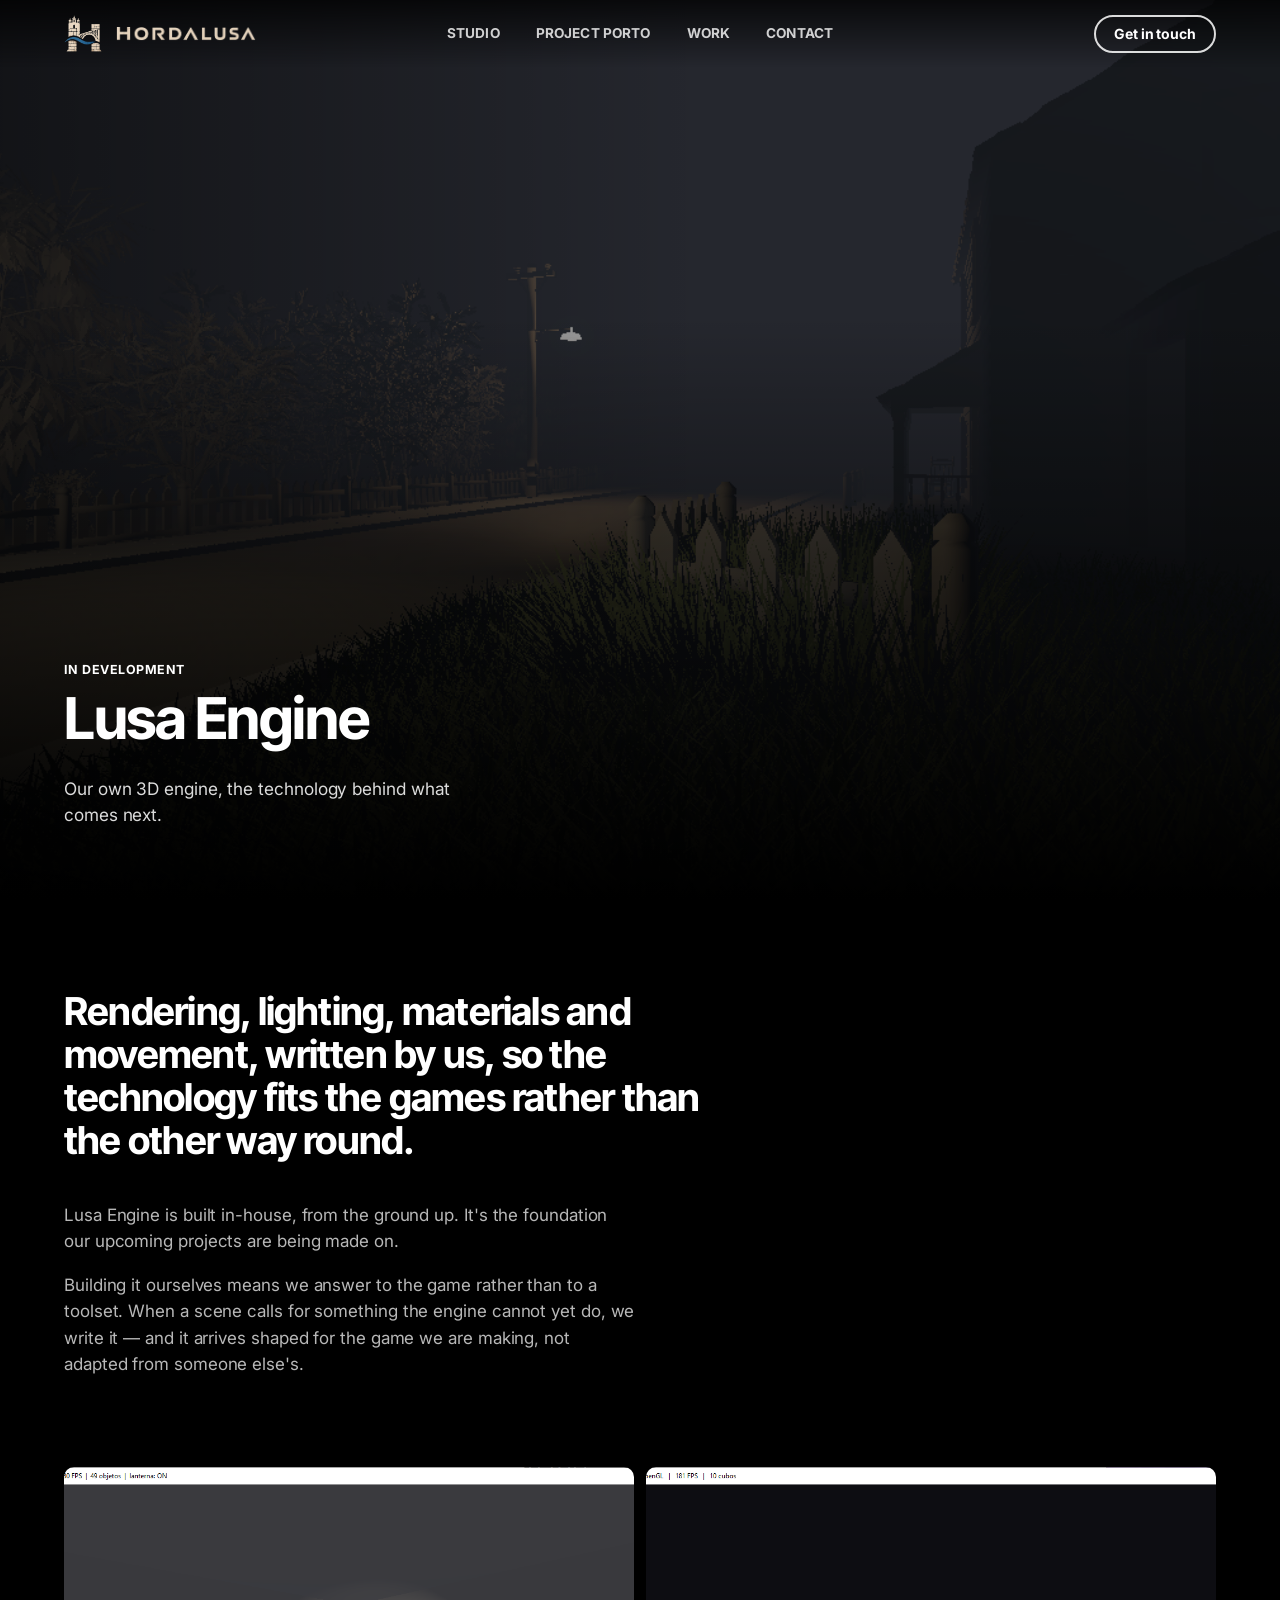
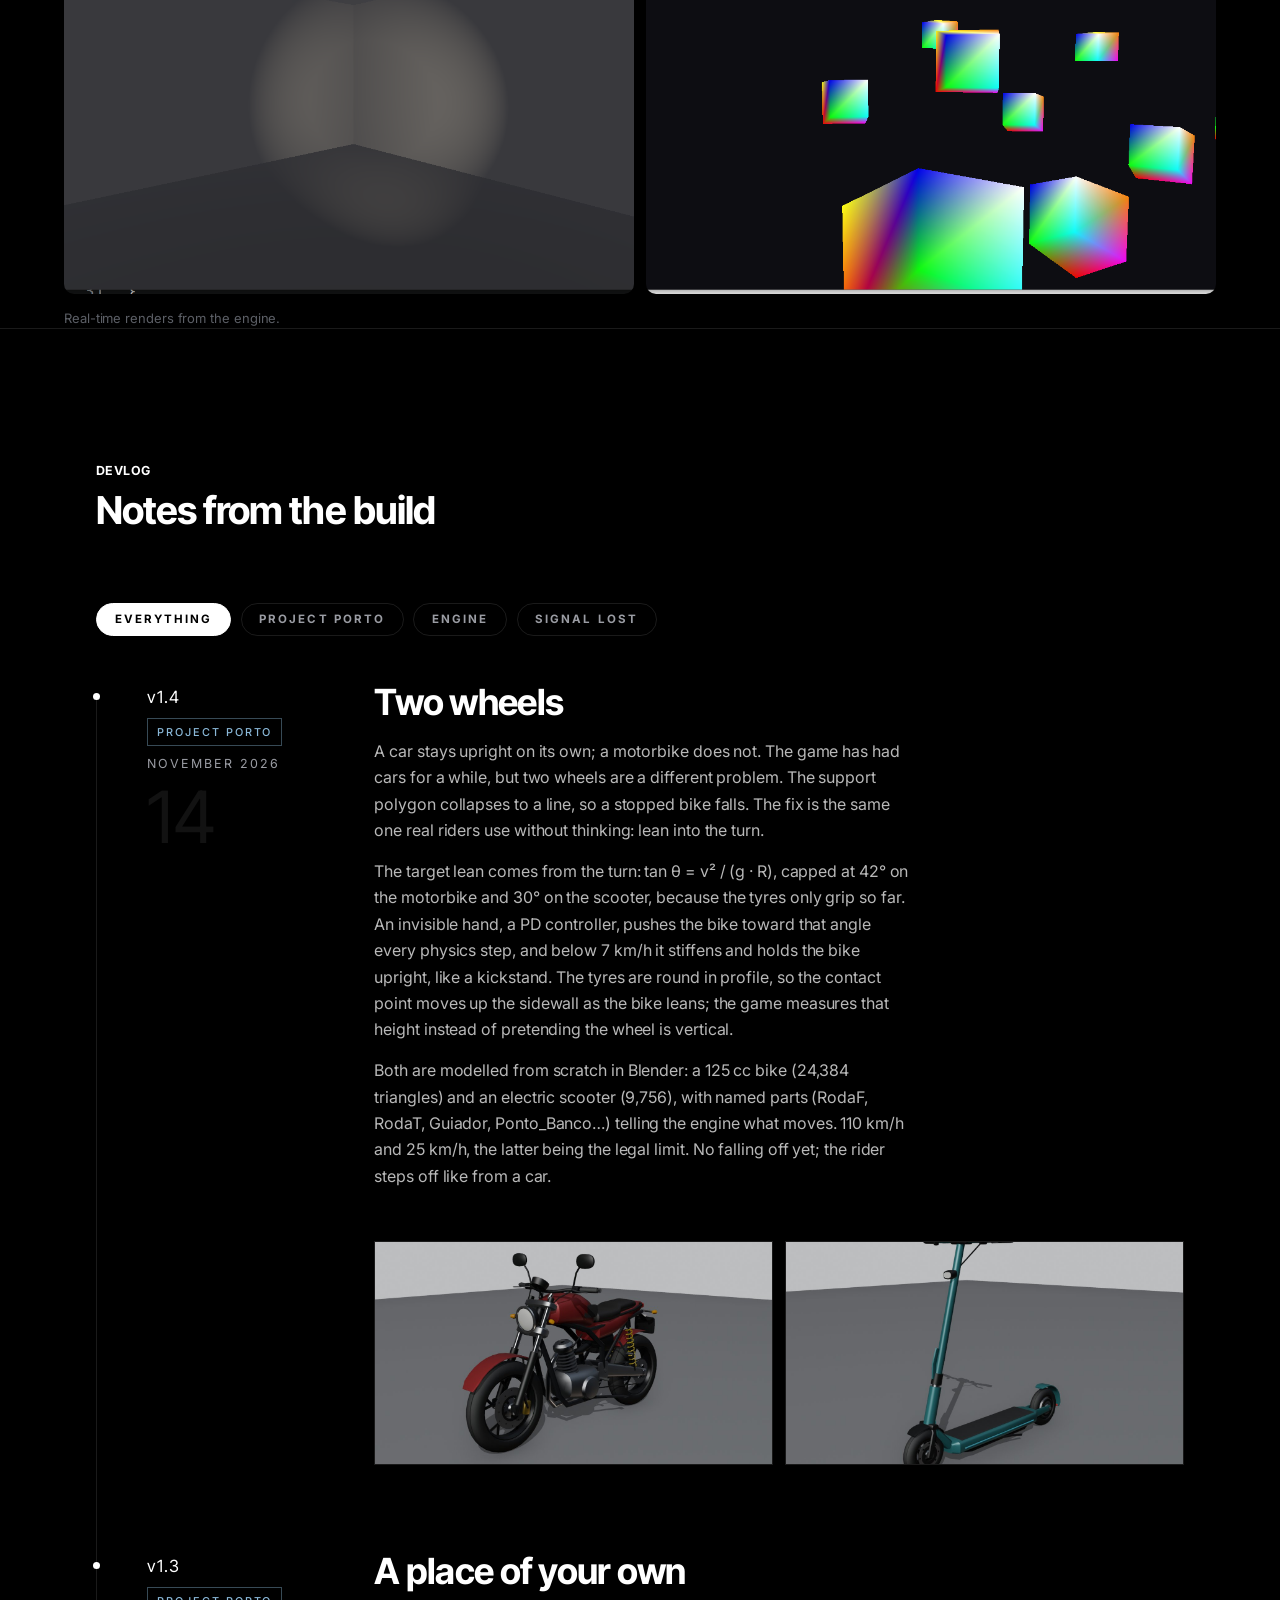
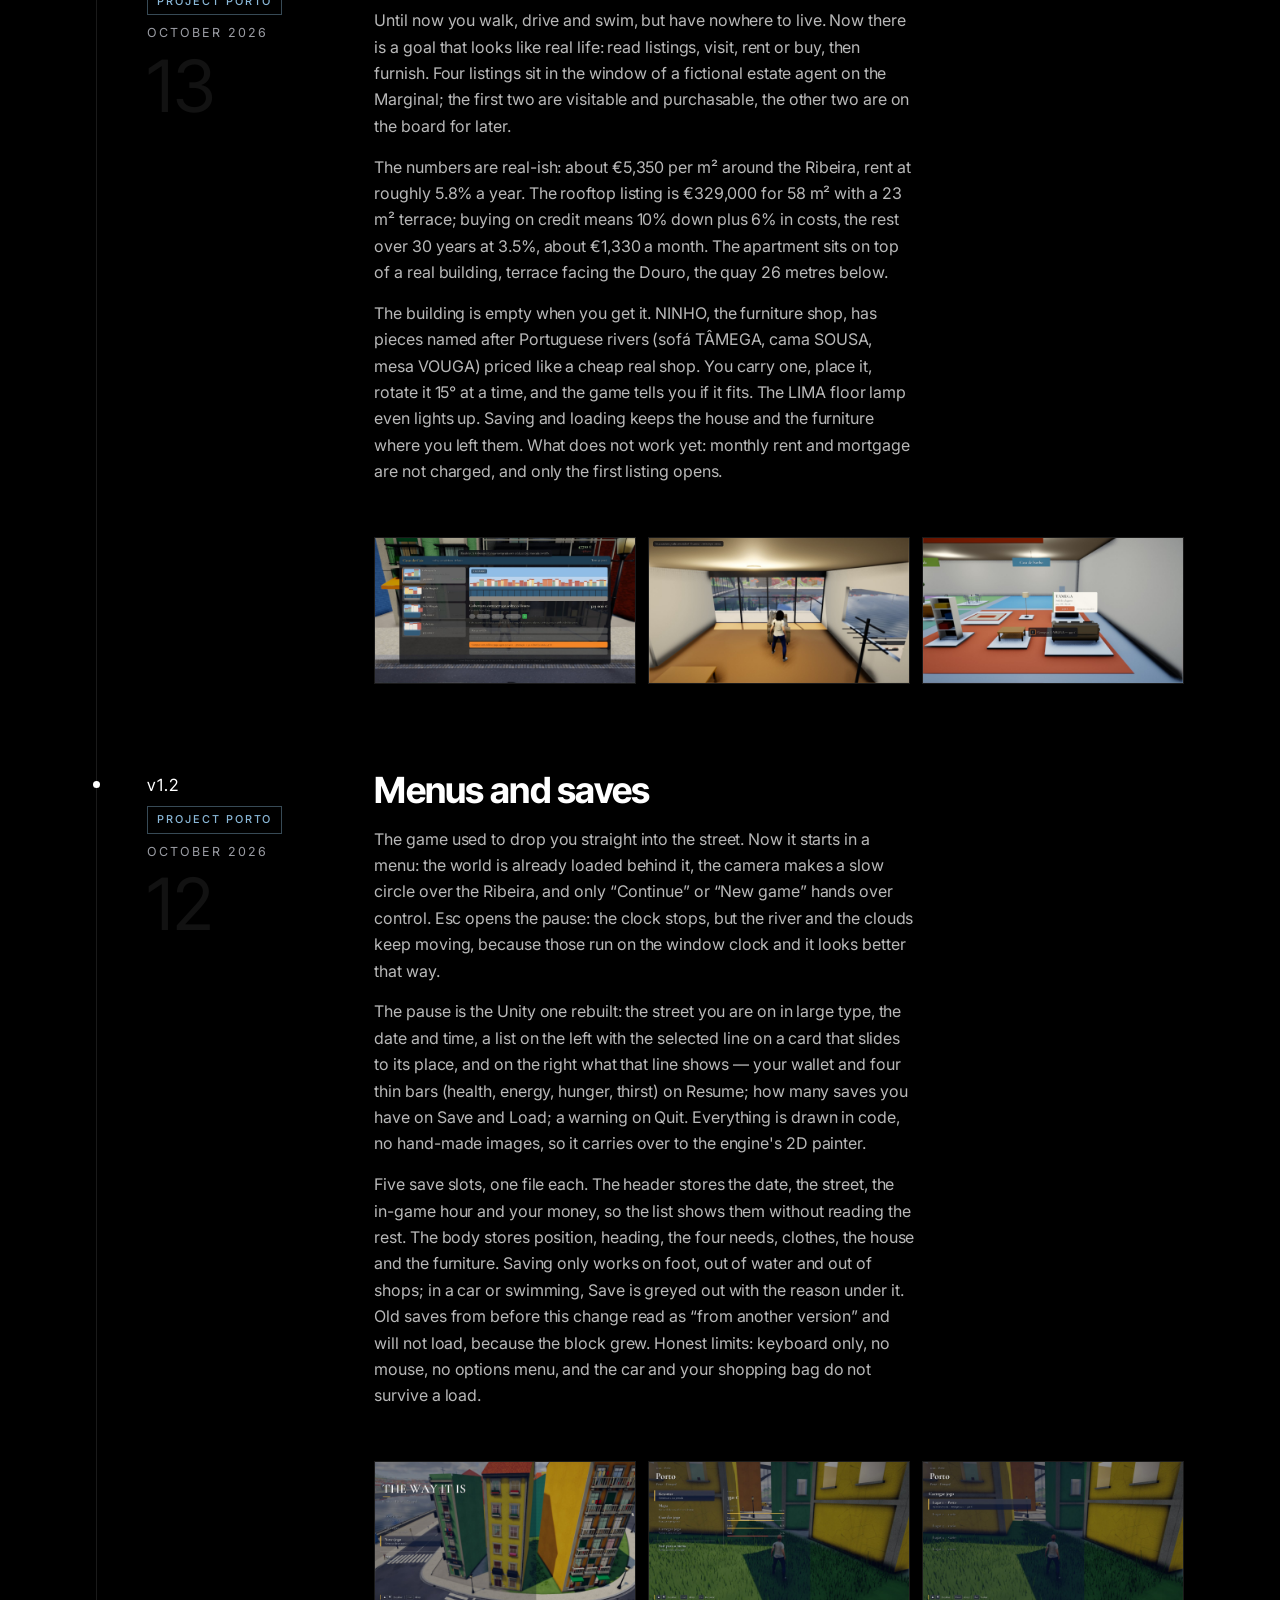
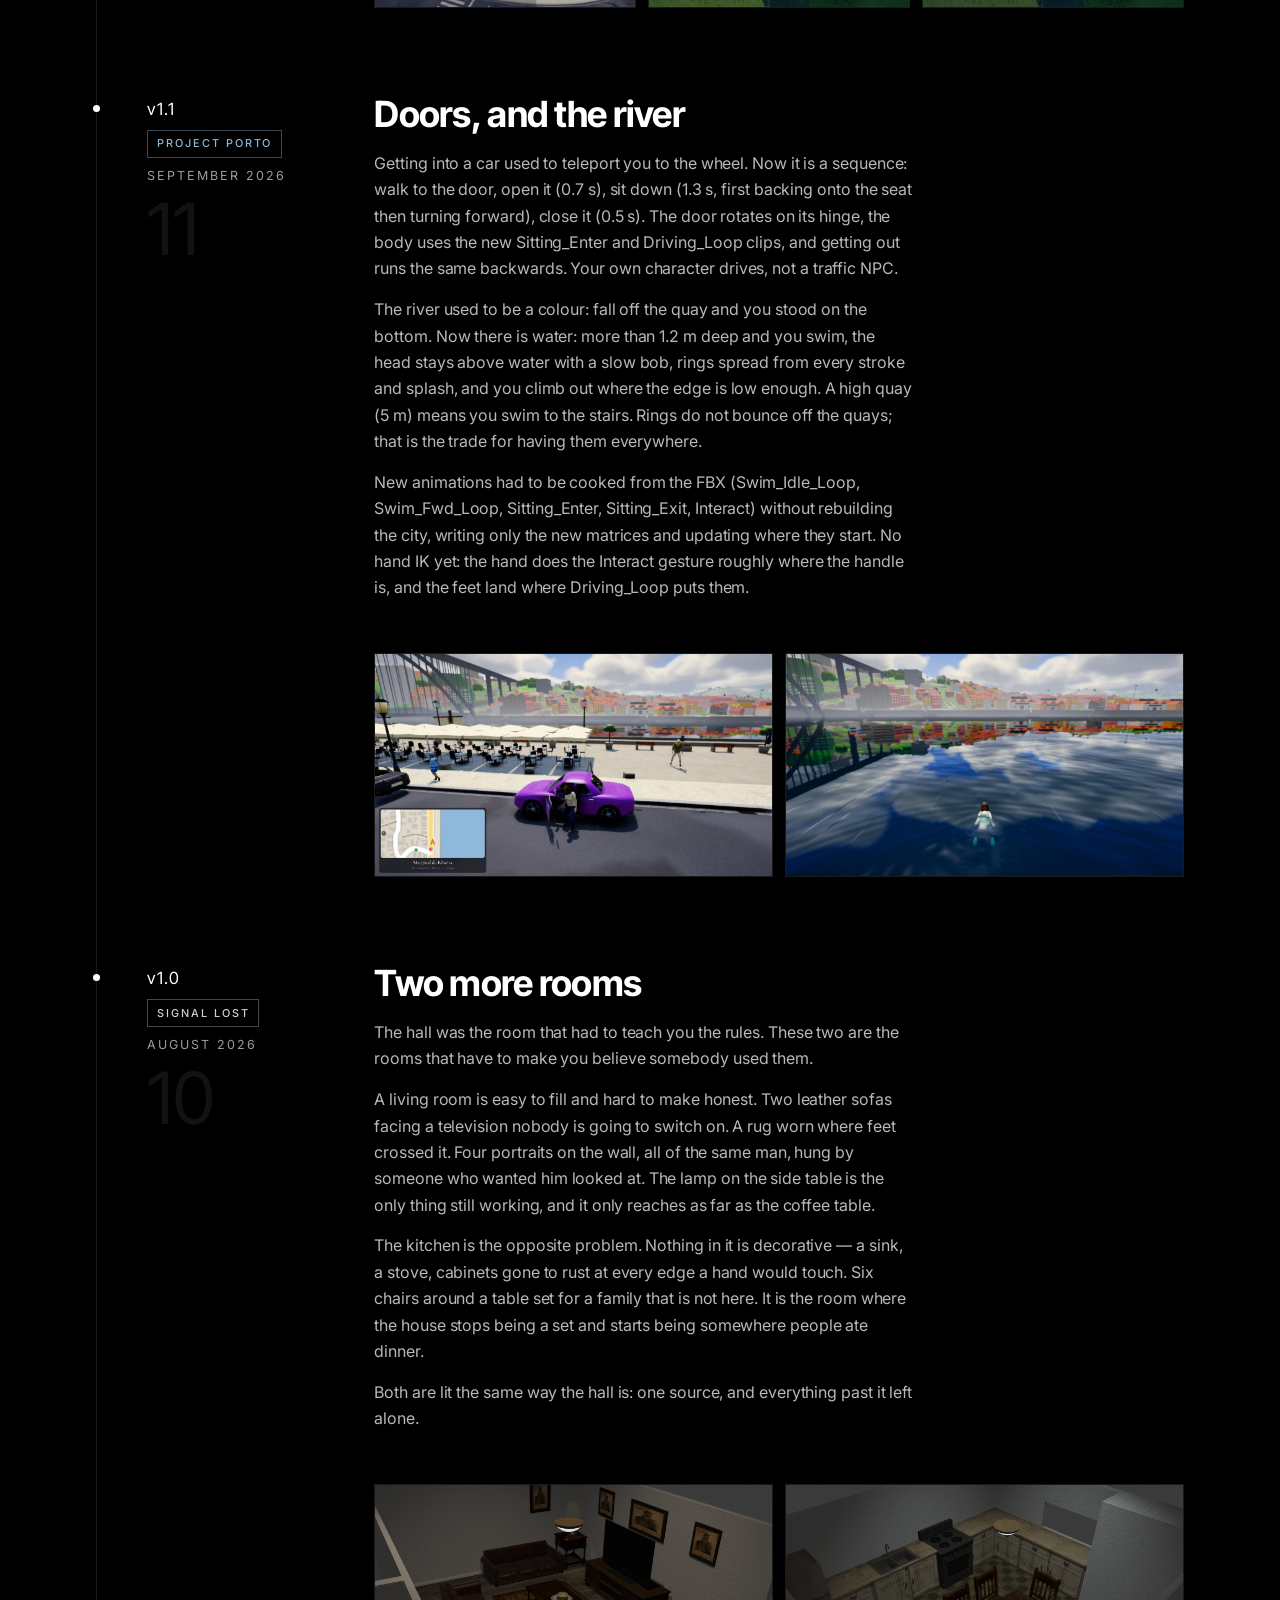
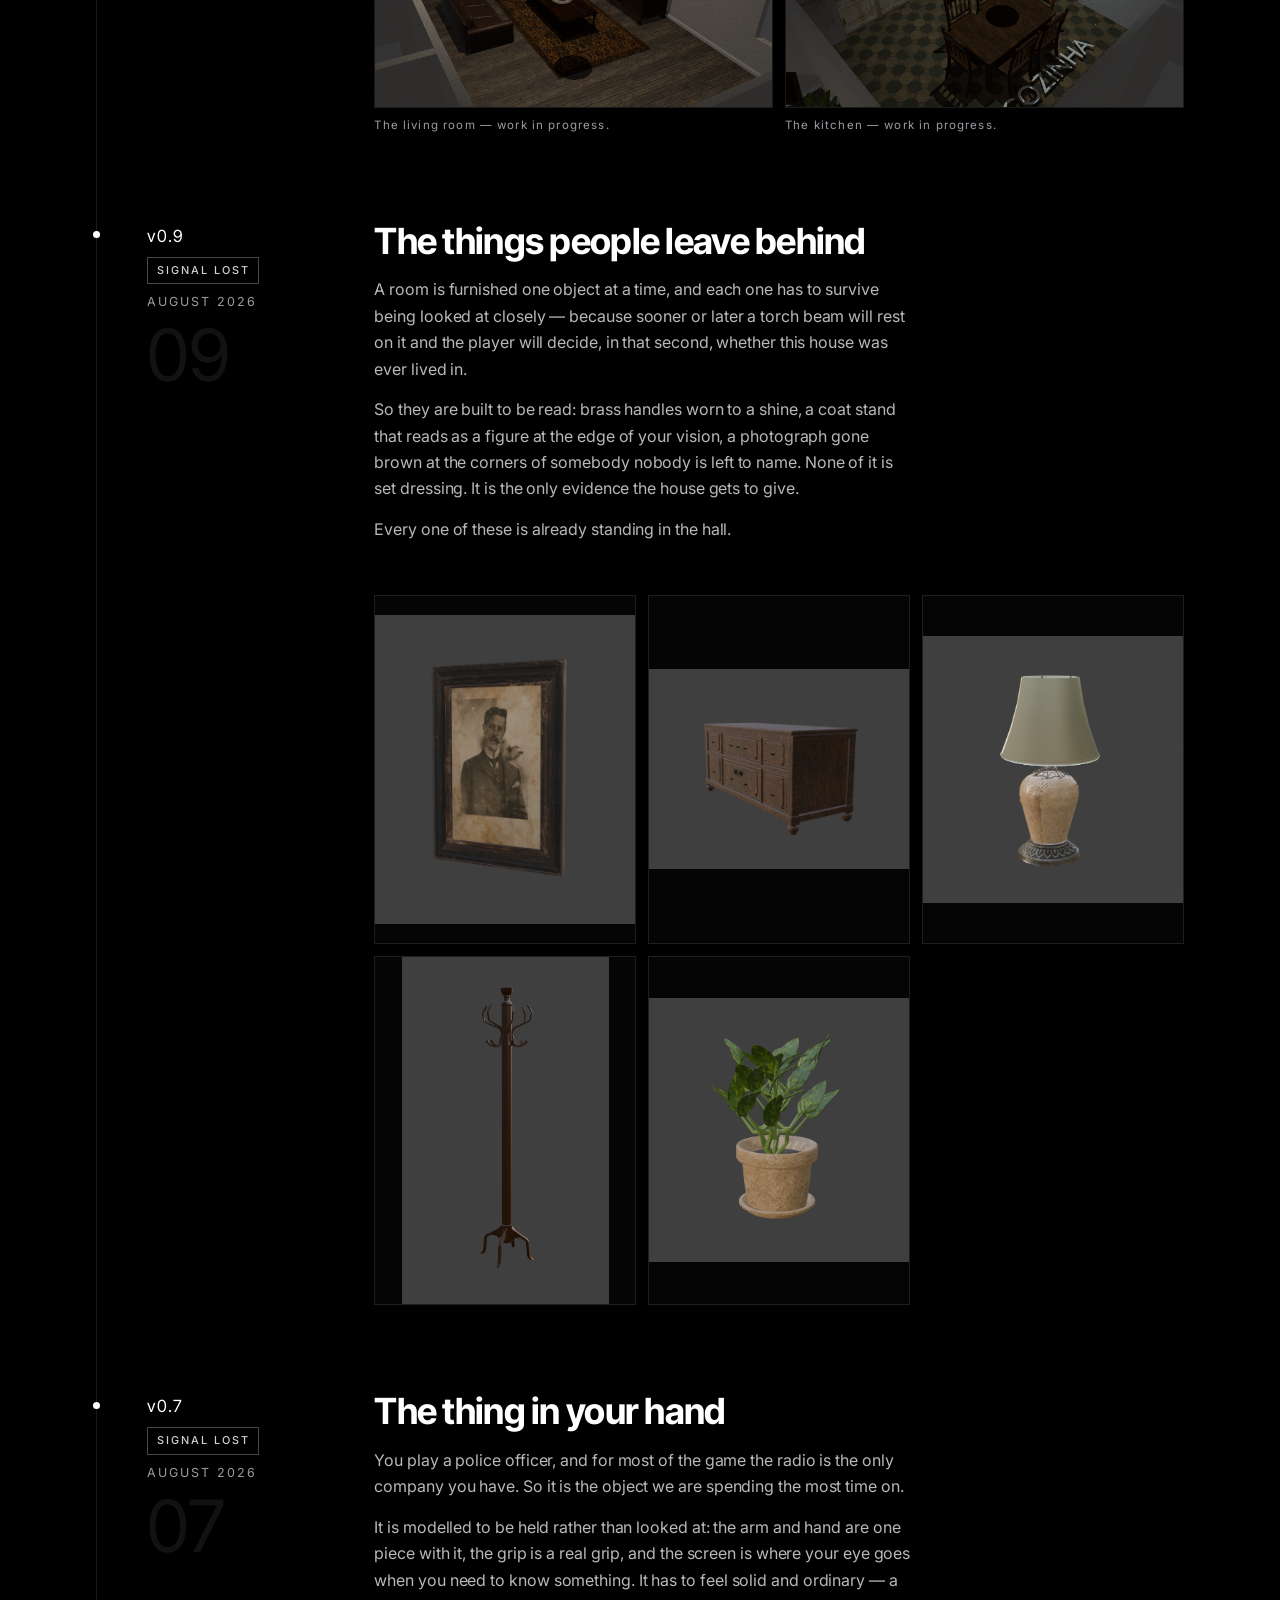
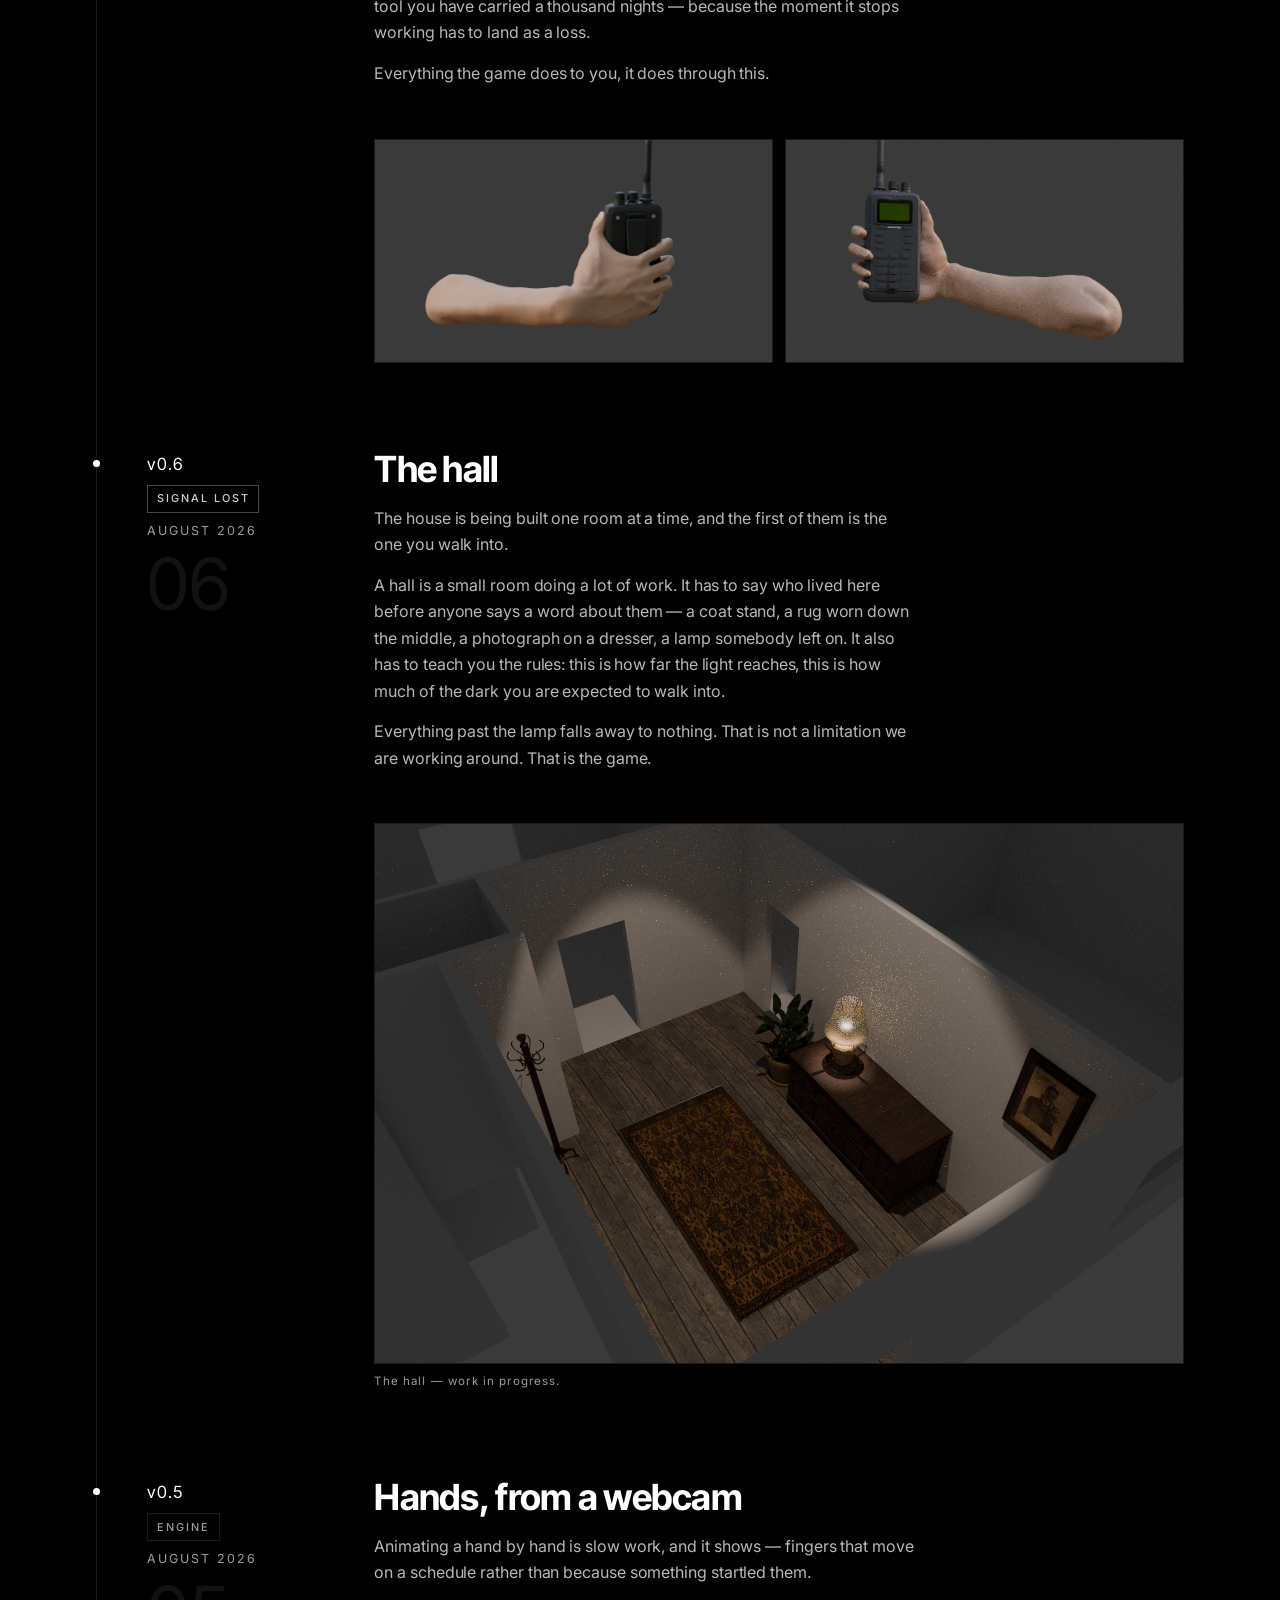
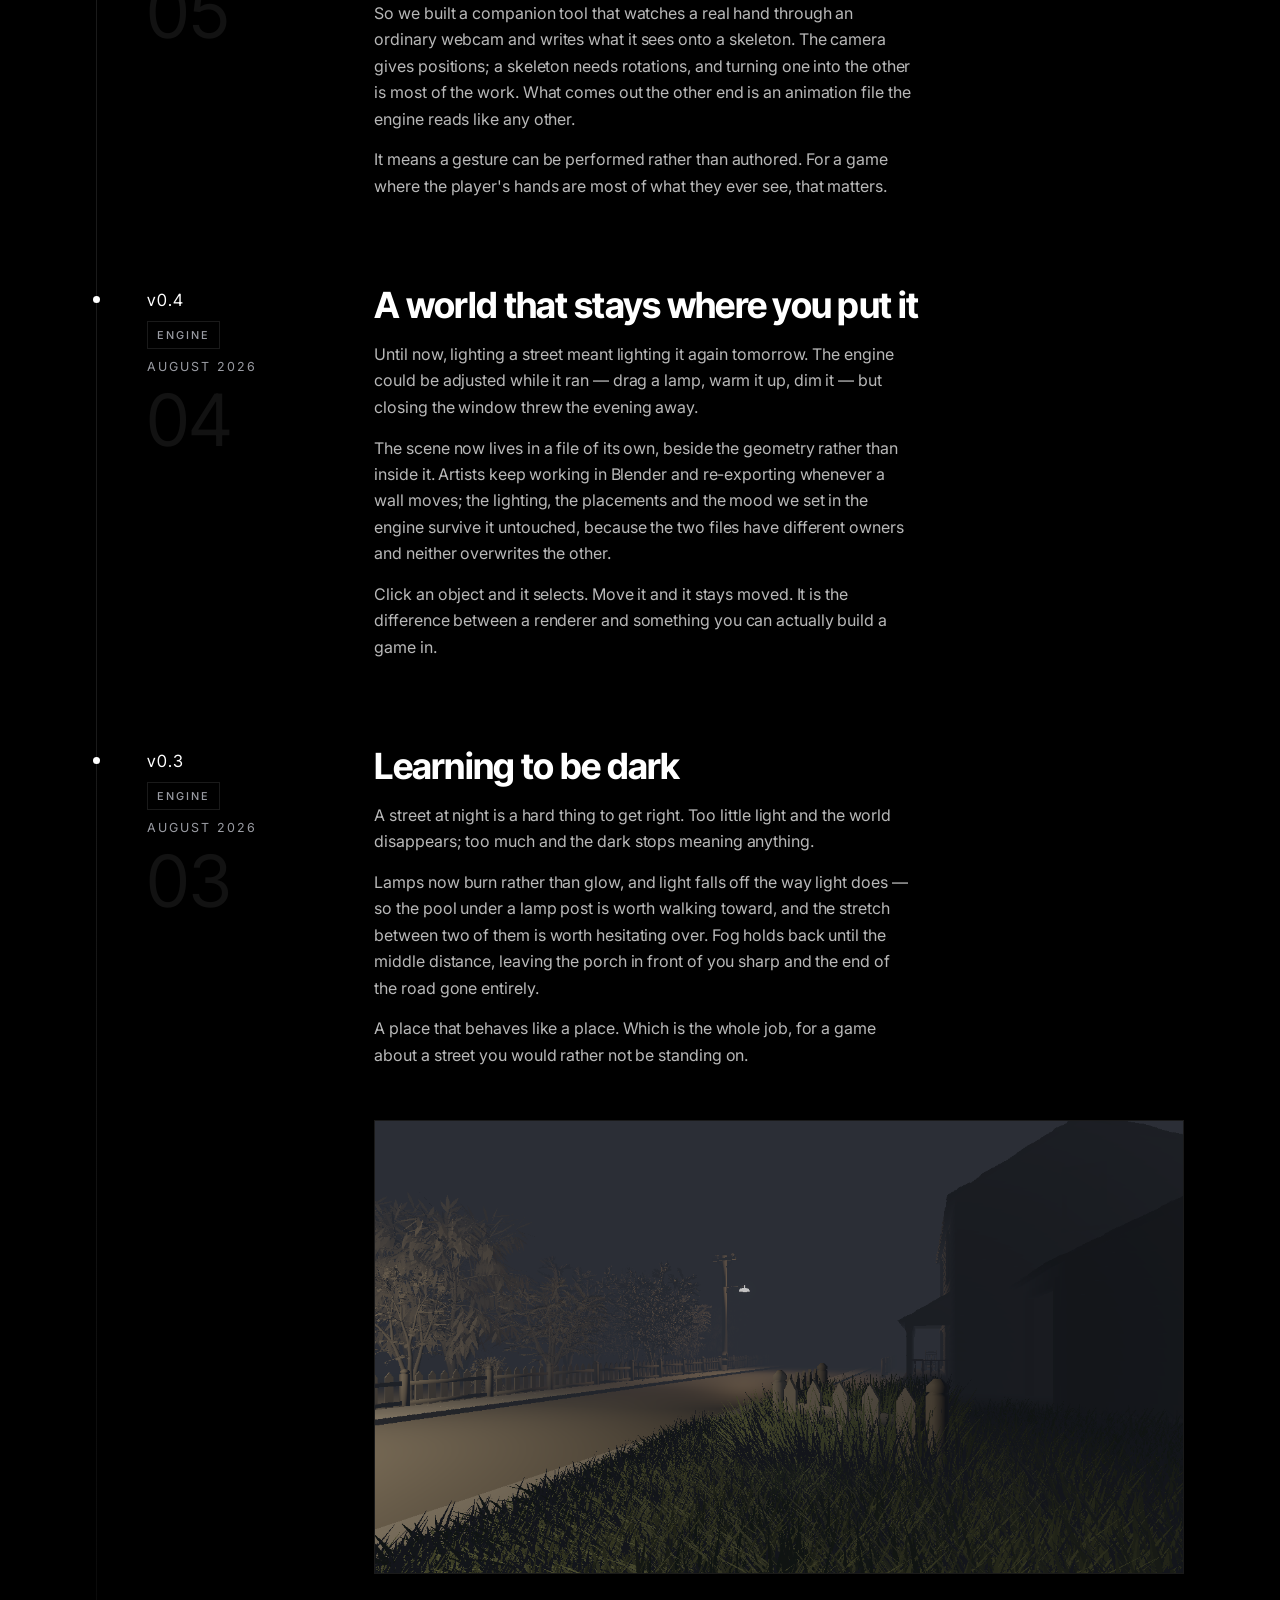
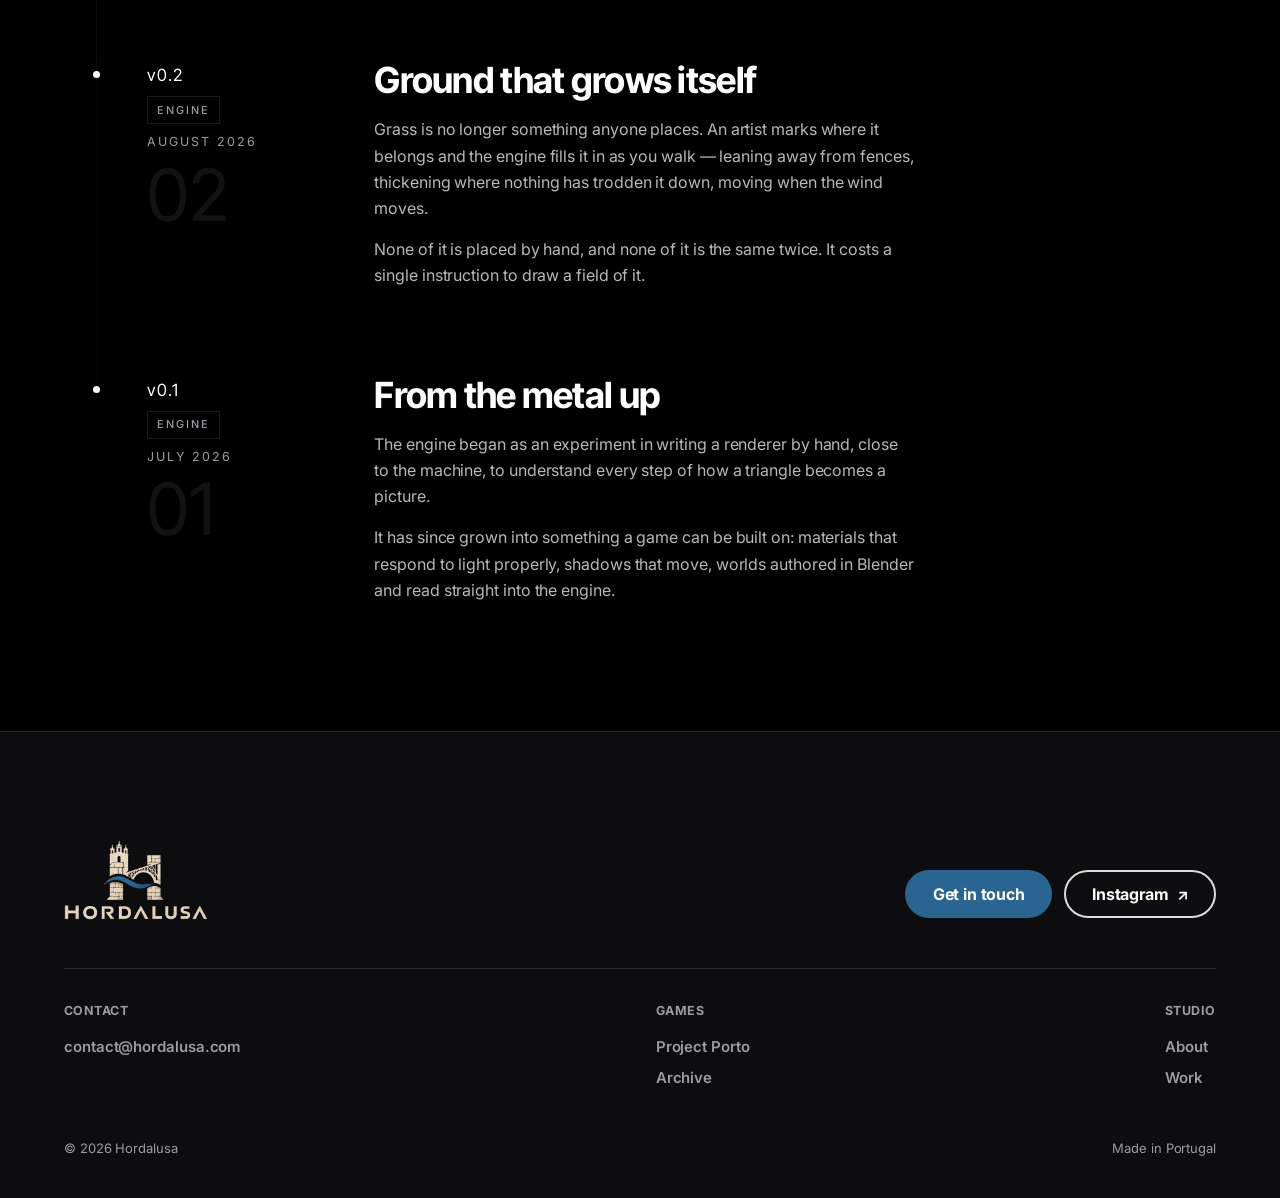
==== commit 12e52ea7: "Project Porto: houses, two wheels, menus and saves" ====
--- a/lusa-engine.html
+++ b/lusa-engine.html
@@ -109,11 +109,131 @@
 
         <div class="log-filter">
             <button type="button" data-filter="all" aria-pressed="true">Everything</button>
+            <button type="button" data-filter="porto" aria-pressed="false">Project Porto</button>
             <button type="button" data-filter="engine" aria-pressed="false">Engine</button>
             <button type="button" data-filter="game" aria-pressed="false">Signal Lost</button>
         </div>
 
         <div class="log-list">
+
+            <article class="log rise" data-track="porto">
+                <div class="log-meta">
+                    <span class="log-version">v1.4</span>
+                    <span class="log-track">Project Porto</span>
+                    <span class="log-date">November 2026</span>
+                    <span class="log-no">14</span>
+                </div>
+                <div class="log-body">
+                    <h3 class="log-title">Two wheels</h3>
+                    <p>A car stays upright on its own; a motorbike does not. The game has had cars for a while, but two wheels are a different problem. The support polygon collapses to a line, so a stopped bike falls. The fix is the same one real riders use without thinking: lean into the turn.</p>
+                    <p>The target lean comes from the turn: tan &theta; = v&sup2; / (g &middot; R), capped at 42&deg; on the motorbike and 30&deg; on the scooter, because the tyres only grip so far. An invisible hand, a PD controller, pushes the bike toward that angle every physics step, and below 7 km/h it stiffens and holds the bike upright, like a kickstand. The tyres are round in profile, so the contact point moves up the sidewall as the bike leans; the game measures that height instead of pretending the wheel is vertical.</p>
+                    <p>Both are modelled from scratch in Blender: a 125 cc bike (24,384 triangles) and an electric scooter (9,756), with named parts (RodaF, RodaT, Guiador, Ponto_Banco&hellip;) telling the engine what moves. 110 km/h and 25 km/h, the latter being the legal limit. No falling off yet; the rider steps off like from a car.</p>
+                </div>
+                <div class="log-shots" data-shots="2">
+                    <figure>
+                        <img src="porto/porto-bike.jpg"
+                             alt="The motorbike, modelled in Blender"
+                             loading="lazy" width="1280" height="720">
+                    </figure>
+                    <figure>
+                        <img src="porto/porto-scooter.jpg"
+                             alt="The electric scooter"
+                             loading="lazy" width="1280" height="720">
+                    </figure>
+                </div>
+            </article>
+
+            <article class="log rise" data-track="porto">
+                <div class="log-meta">
+                    <span class="log-version">v1.3</span>
+                    <span class="log-track">Project Porto</span>
+                    <span class="log-date">October 2026</span>
+                    <span class="log-no">13</span>
+                </div>
+                <div class="log-body">
+                    <h3 class="log-title">A place of your own</h3>
+                    <p>Until now you walk, drive and swim, but have nowhere to live. Now there is a goal that looks like real life: read listings, visit, rent or buy, then furnish. Four listings sit in the window of a fictional estate agent on the Marginal; the first two are visitable and purchasable, the other two are on the board for later.</p>
+                    <p>The numbers are real-ish: about &euro;5,350 per m&sup2; around the Ribeira, rent at roughly 5.8% a year. The rooftop listing is &euro;329,000 for 58 m&sup2; with a 23 m&sup2; terrace; buying on credit means 10% down plus 6% in costs, the rest over 30 years at 3.5%, about &euro;1,330 a month. The apartment sits on top of a real building, terrace facing the Douro, the quay 26 metres below.</p>
+                    <p>The building is empty when you get it. NINHO, the furniture shop, has pieces named after Portuguese rivers (sof&aacute; T&Acirc;MEGA, cama SOUSA, mesa VOUGA) priced like a cheap real shop. You carry one, place it, rotate it 15&deg; at a time, and the game tells you if it fits. The LIMA floor lamp even lights up. Saving and loading keeps the house and the furniture where you left them. What does not work yet: monthly rent and mortgage are not charged, and only the first listing opens.</p>
+                </div>
+                <div class="log-shots" data-shots="3">
+                    <figure>
+                        <img src="porto/porto-estate.jpg"
+                             alt="An apartment listing in the estate agent's window"
+                             loading="lazy" width="1280" height="720">
+                    </figure>
+                    <figure>
+                        <img src="porto/porto-house.jpg"
+                             alt="The apartment, furnished, looking out over the river"
+                             loading="lazy" width="1280" height="720">
+                    </figure>
+                    <figure>
+                        <img src="porto/porto-ninho.jpg"
+                             alt="The NINHO furniture shop, the T&Acirc;MEGA sofa with its price tag"
+                             loading="lazy" width="1280" height="720">
+                    </figure>
+                </div>
+            </article>
+
+            <article class="log rise" data-track="porto">
+                <div class="log-meta">
+                    <span class="log-version">v1.2</span>
+                    <span class="log-track">Project Porto</span>
+                    <span class="log-date">October 2026</span>
+                    <span class="log-no">12</span>
+                </div>
+                <div class="log-body">
+                    <h3 class="log-title">Menus and saves</h3>
+                    <p>The game used to drop you straight into the street. Now it starts in a menu: the world is already loaded behind it, the camera makes a slow circle over the Ribeira, and only &ldquo;Continue&rdquo; or &ldquo;New game&rdquo; hands over control. Esc opens the pause: the clock stops, but the river and the clouds keep moving, because those run on the window clock and it looks better that way.</p>
+                    <p>The pause is the Unity one rebuilt: the street you are on in large type, the date and time, a list on the left with the selected line on a card that slides to its place, and on the right what that line shows &mdash; your wallet and four thin bars (health, energy, hunger, thirst) on Resume; how many saves you have on Save and Load; a warning on Quit. Everything is drawn in code, no hand-made images, so it carries over to the engine's 2D painter.</p>
+                    <p>Five save slots, one file each. The header stores the date, the street, the in-game hour and your money, so the list shows them without reading the rest. The body stores position, heading, the four needs, clothes, the house and the furniture. Saving only works on foot, out of water and out of shops; in a car or swimming, Save is greyed out with the reason under it. Old saves from before this change read as &ldquo;from another version&rdquo; and will not load, because the block grew. Honest limits: keyboard only, no mouse, no options menu, and the car and your shopping bag do not survive a load.</p>
+                </div>
+                <div class="log-shots" data-shots="3">
+                    <figure>
+                        <img src="porto/porto-menu.jpg"
+                             alt="The title screen, THE WAY IT IS over the Ribeira"
+                             loading="lazy" width="1280" height="720">
+                    </figure>
+                    <figure>
+                        <img src="porto/porto-pause.jpg"
+                             alt="The pause menu over the city"
+                             loading="lazy" width="1280" height="720">
+                    </figure>
+                    <figure>
+                        <img src="porto/porto-save.jpg"
+                             alt="The save and load screen"
+                             loading="lazy" width="1280" height="720">
+                    </figure>
+                </div>
+            </article>
+
+            <article class="log rise" data-track="porto">
+                <div class="log-meta">
+                    <span class="log-version">v1.1</span>
+                    <span class="log-track">Project Porto</span>
+                    <span class="log-date">September 2026</span>
+                    <span class="log-no">11</span>
+                </div>
+                <div class="log-body">
+                    <h3 class="log-title">Doors, and the river</h3>
+                    <p>Getting into a car used to teleport you to the wheel. Now it is a sequence: walk to the door, open it (0.7 s), sit down (1.3 s, first backing onto the seat then turning forward), close it (0.5 s). The door rotates on its hinge, the body uses the new Sitting_Enter and Driving_Loop clips, and getting out runs the same backwards. Your own character drives, not a traffic NPC.</p>
+                    <p>The river used to be a colour: fall off the quay and you stood on the bottom. Now there is water: more than 1.2 m deep and you swim, the head stays above water with a slow bob, rings spread from every stroke and splash, and you climb out where the edge is low enough. A high quay (5 m) means you swim to the stairs. Rings do not bounce off the quays; that is the trade for having them everywhere.</p>
+                    <p>New animations had to be cooked from the FBX (Swim_Idle_Loop, Swim_Fwd_Loop, Sitting_Enter, Sitting_Exit, Interact) without rebuilding the city, writing only the new matrices and updating where they start. No hand IK yet: the hand does the Interact gesture roughly where the handle is, and the feet land where Driving_Loop puts them.</p>
+                </div>
+                <div class="log-shots" data-shots="2">
+                    <figure>
+                        <img src="porto/porto-drive.jpg"
+                             alt="Getting into a car"
+                             loading="lazy" width="1280" height="720">
+                    </figure>
+                    <figure>
+                        <img src="porto/porto-swim.jpg"
+                             alt="Swimming in the Douro"
+                             loading="lazy" width="1280" height="720">
+                    </figure>
+                </div>
+            </article>
+
 
             <article class="log rise" data-track="game">
                 <div class="log-meta">
--- a/style.css
+++ b/style.css
@@ -1069,6 +1069,11 @@
 .log[data-track="game"] .log-track {
     color: rgba(255, 255, 255, 0.82);
     border-color: rgba(255, 255, 255, 0.28);
+}
+
+.log[data-track="porto"] .log-track {
+    color: var(--river-light);
+    border-color: rgba(138, 184, 216, 0.4);
 }
 
 .log[hidden] {
@@ -2295,3 +2300,17 @@
         display: none;
     }
 }
+
+/* Filled buttons in river blue, not stone */
+.btn-primary,
+.go {
+    background: var(--river);
+    color: #fff;
+}
+
+.btn-primary:hover,
+.band:hover .go,
+.go:hover {
+    background: #3576a8;
+    color: #fff;
+}
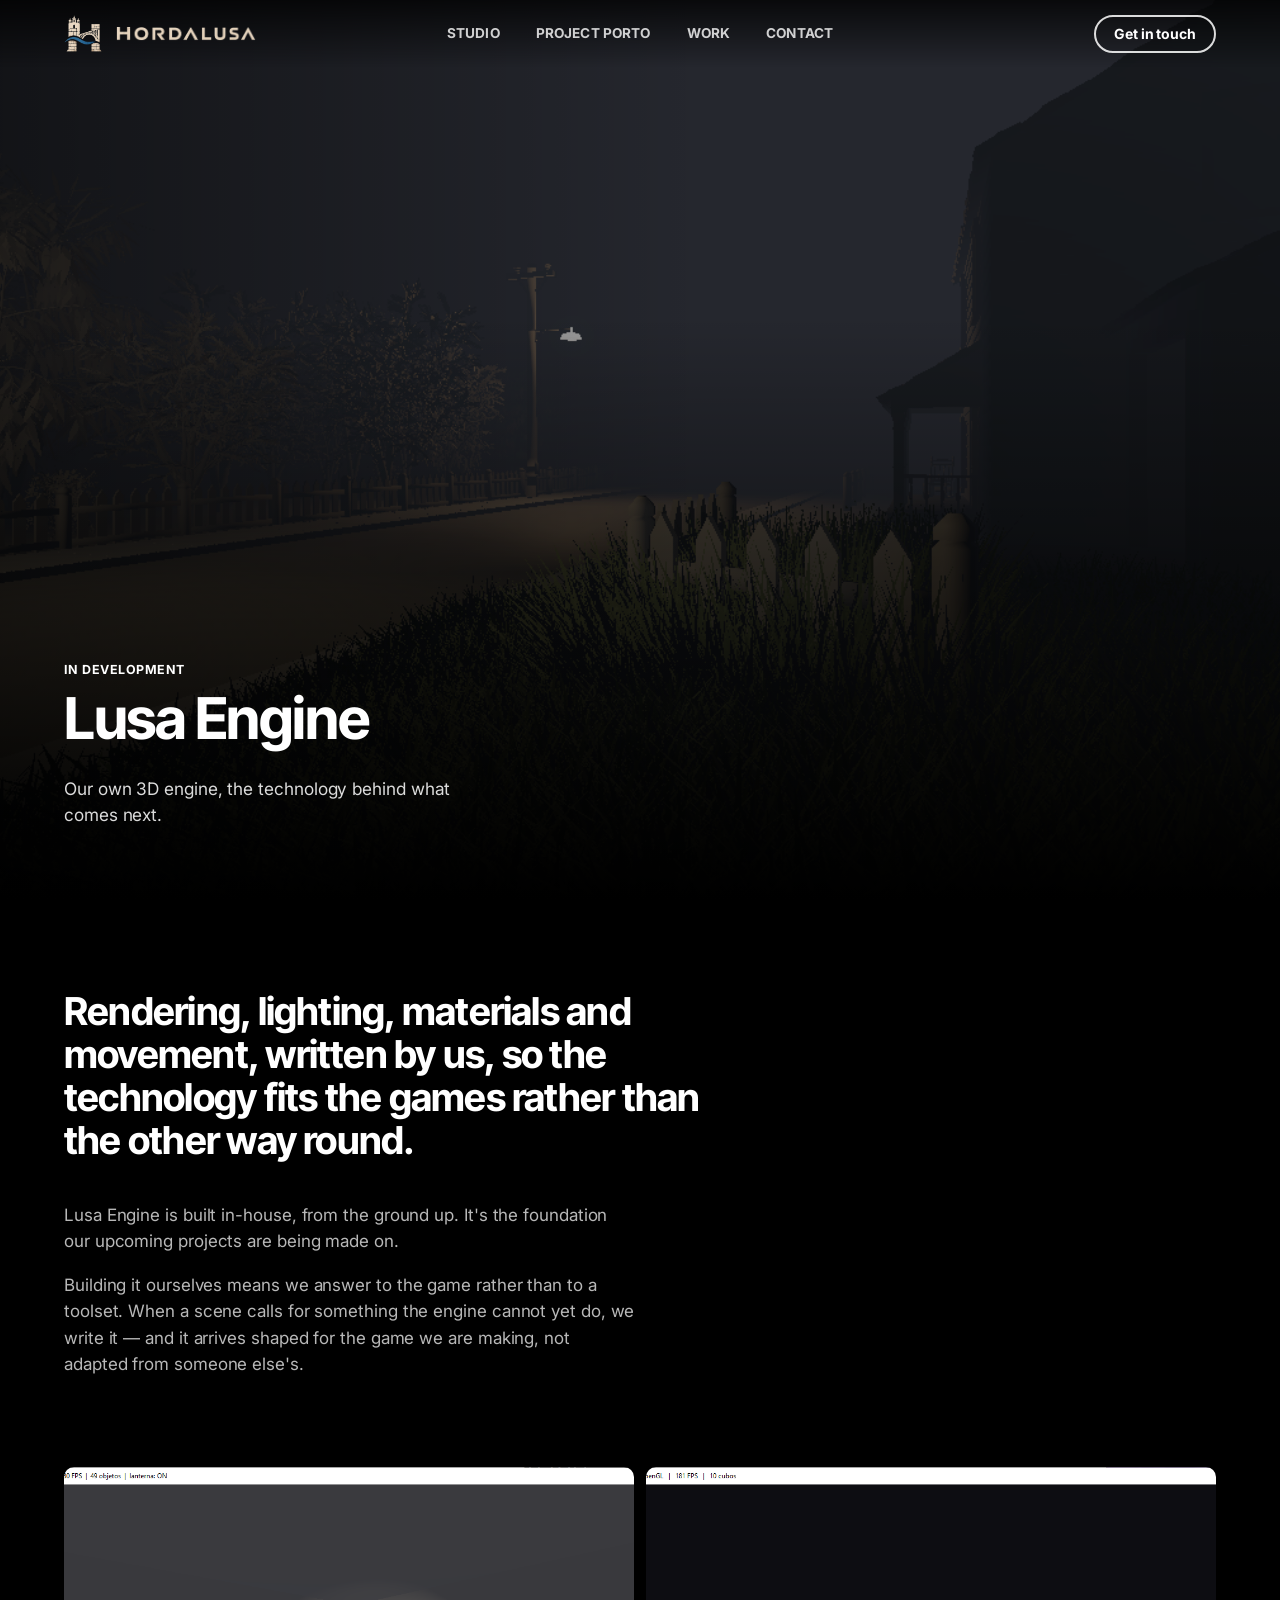
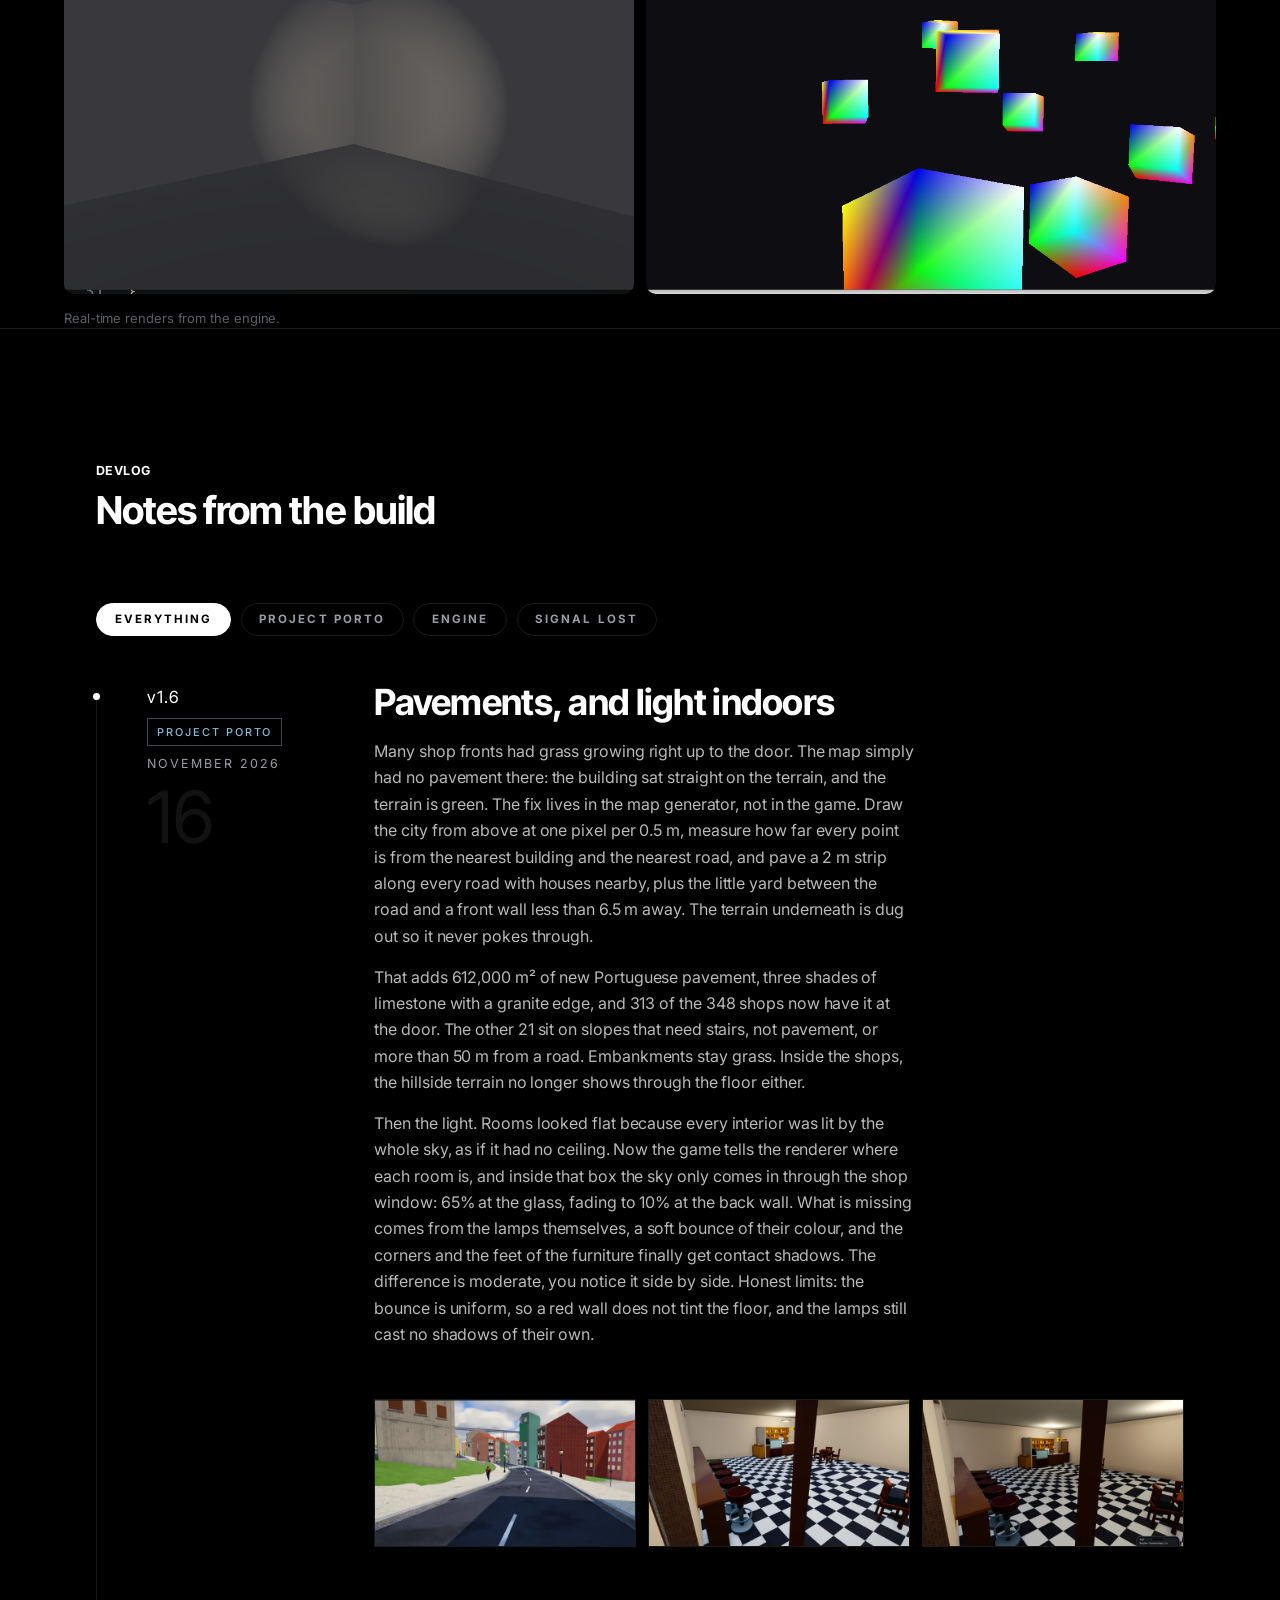
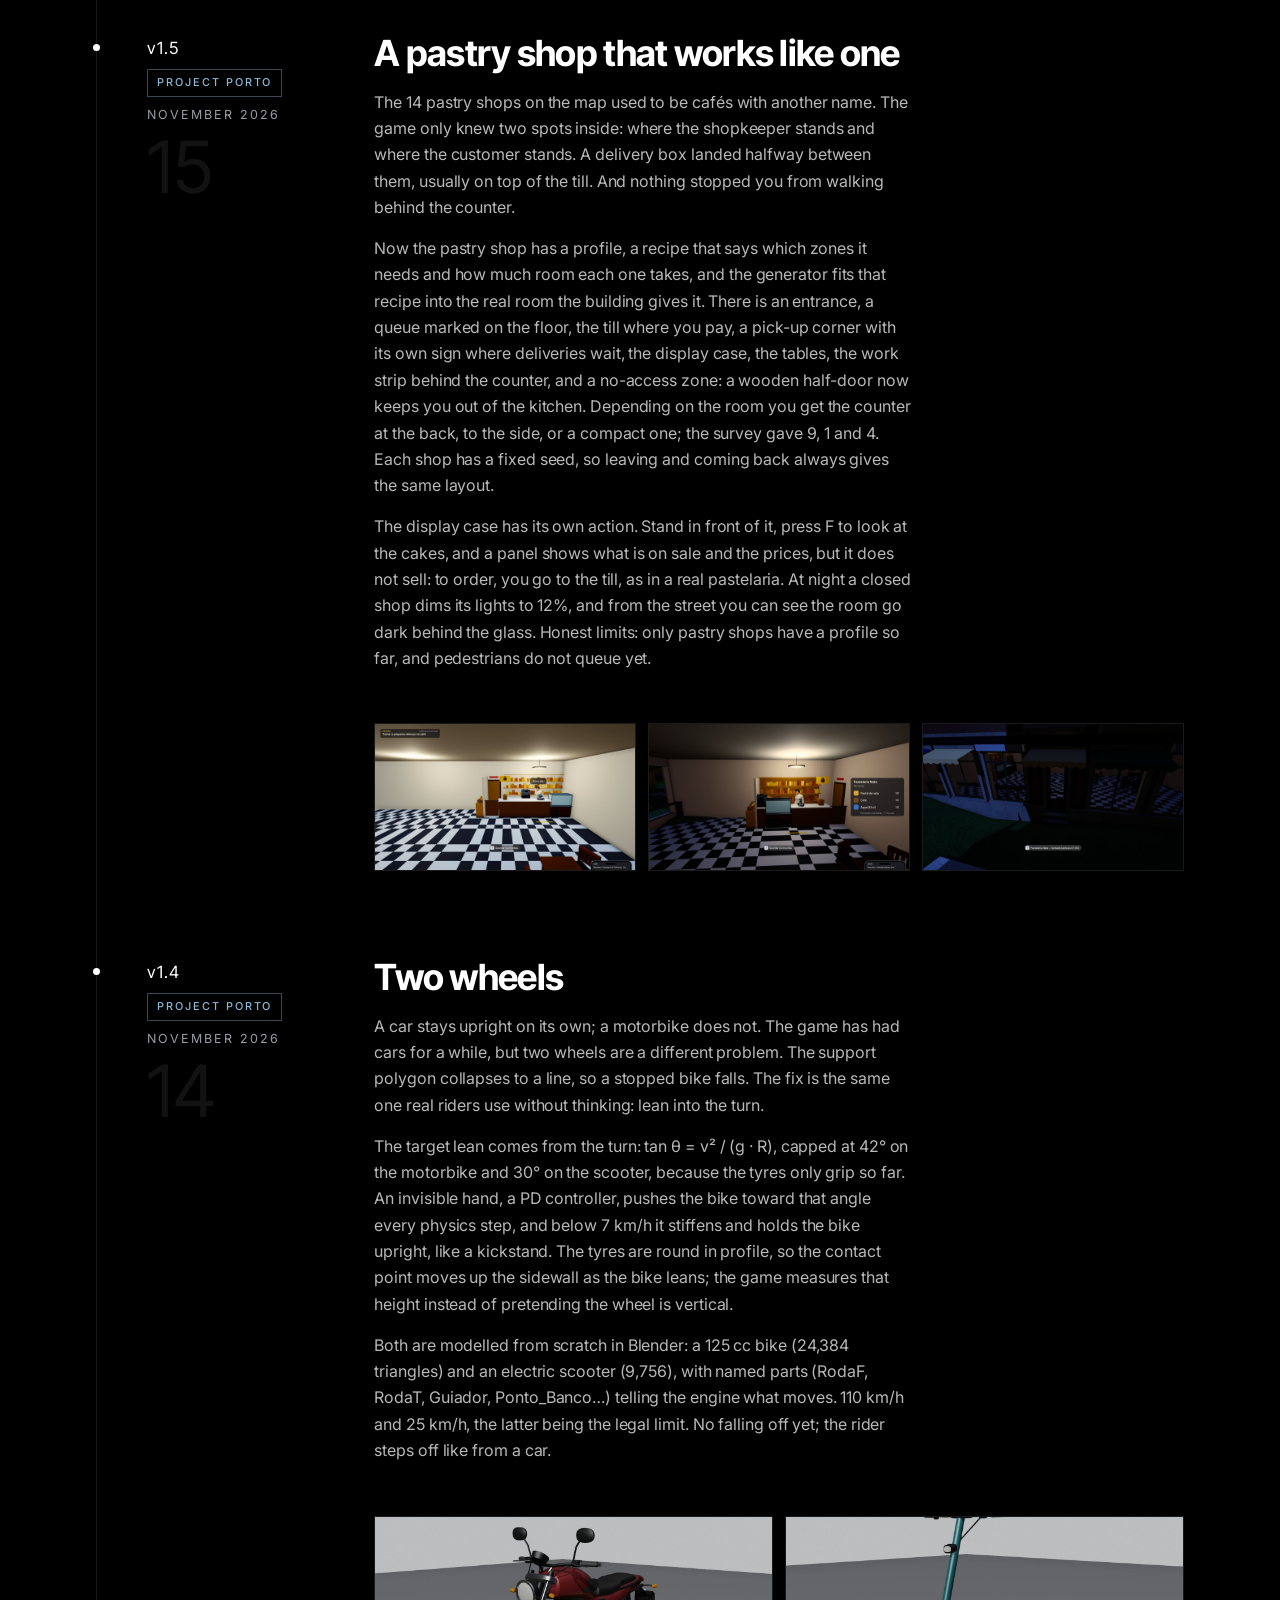
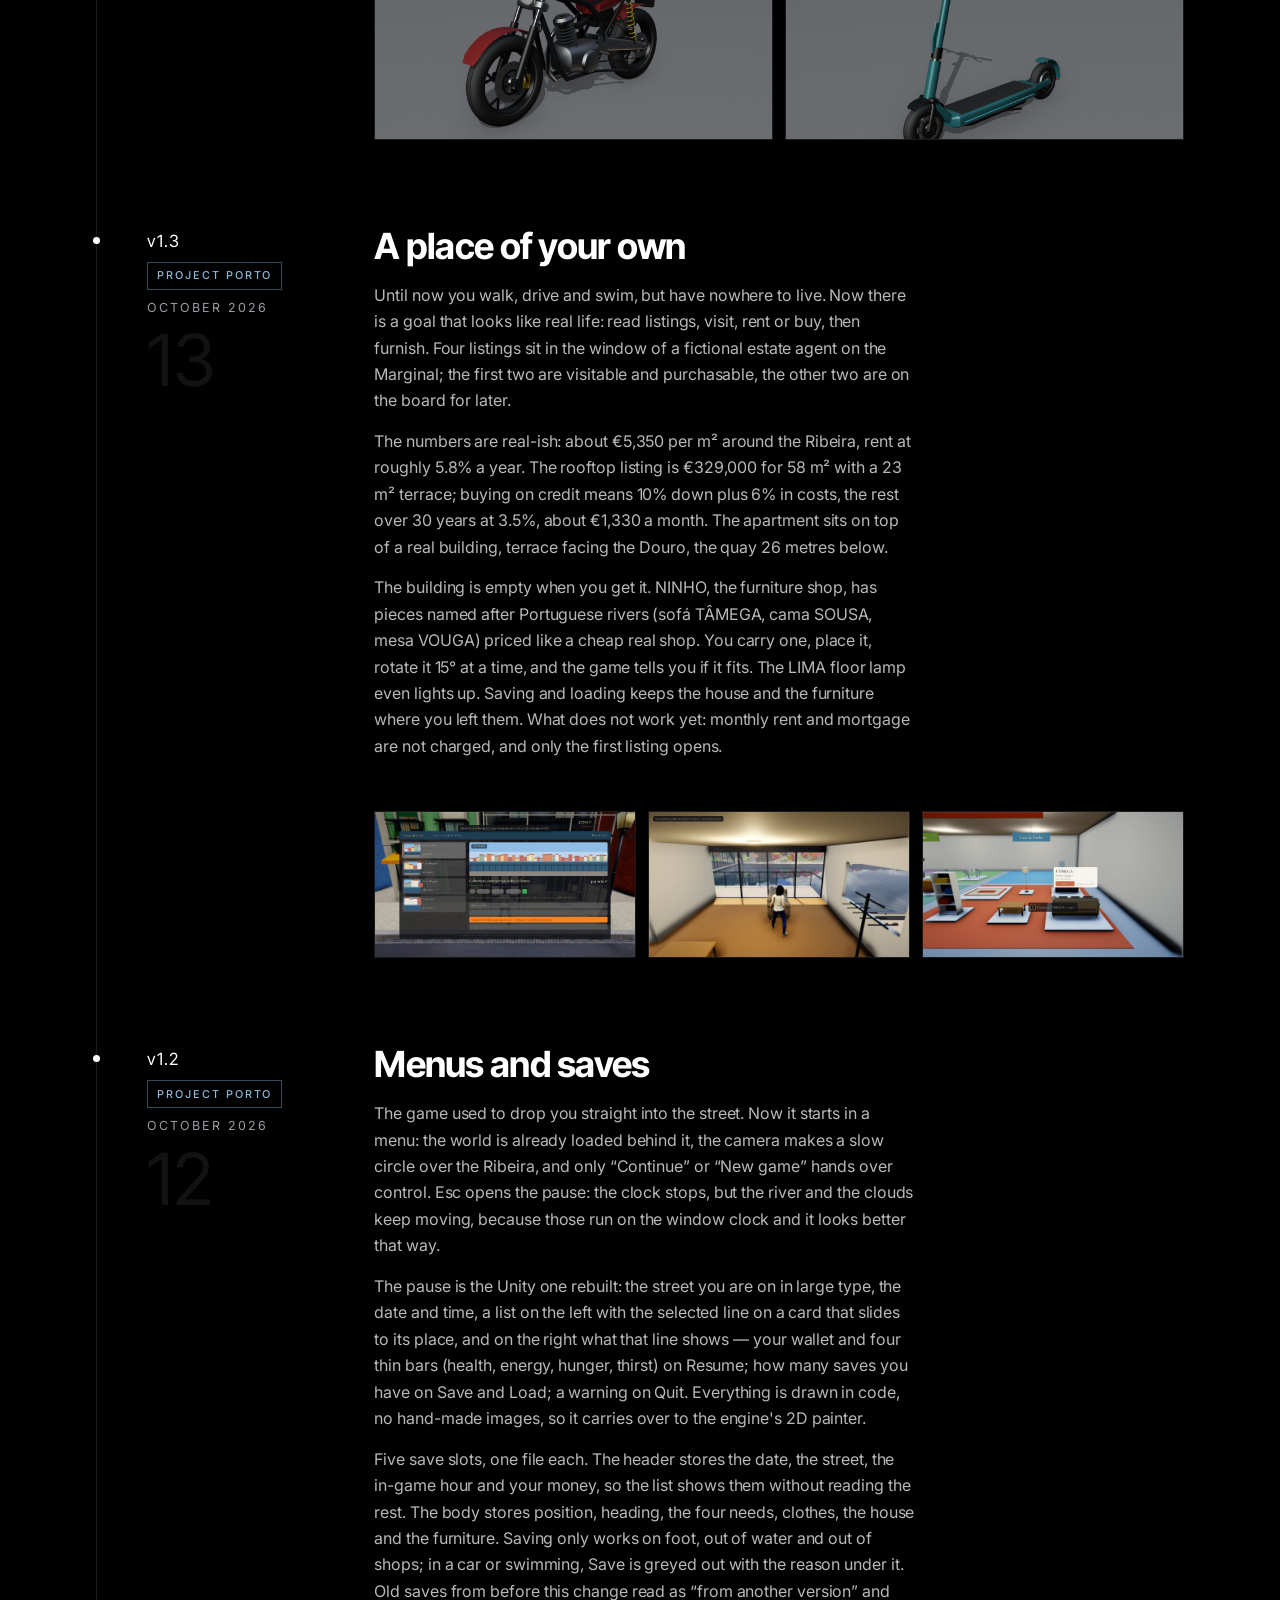
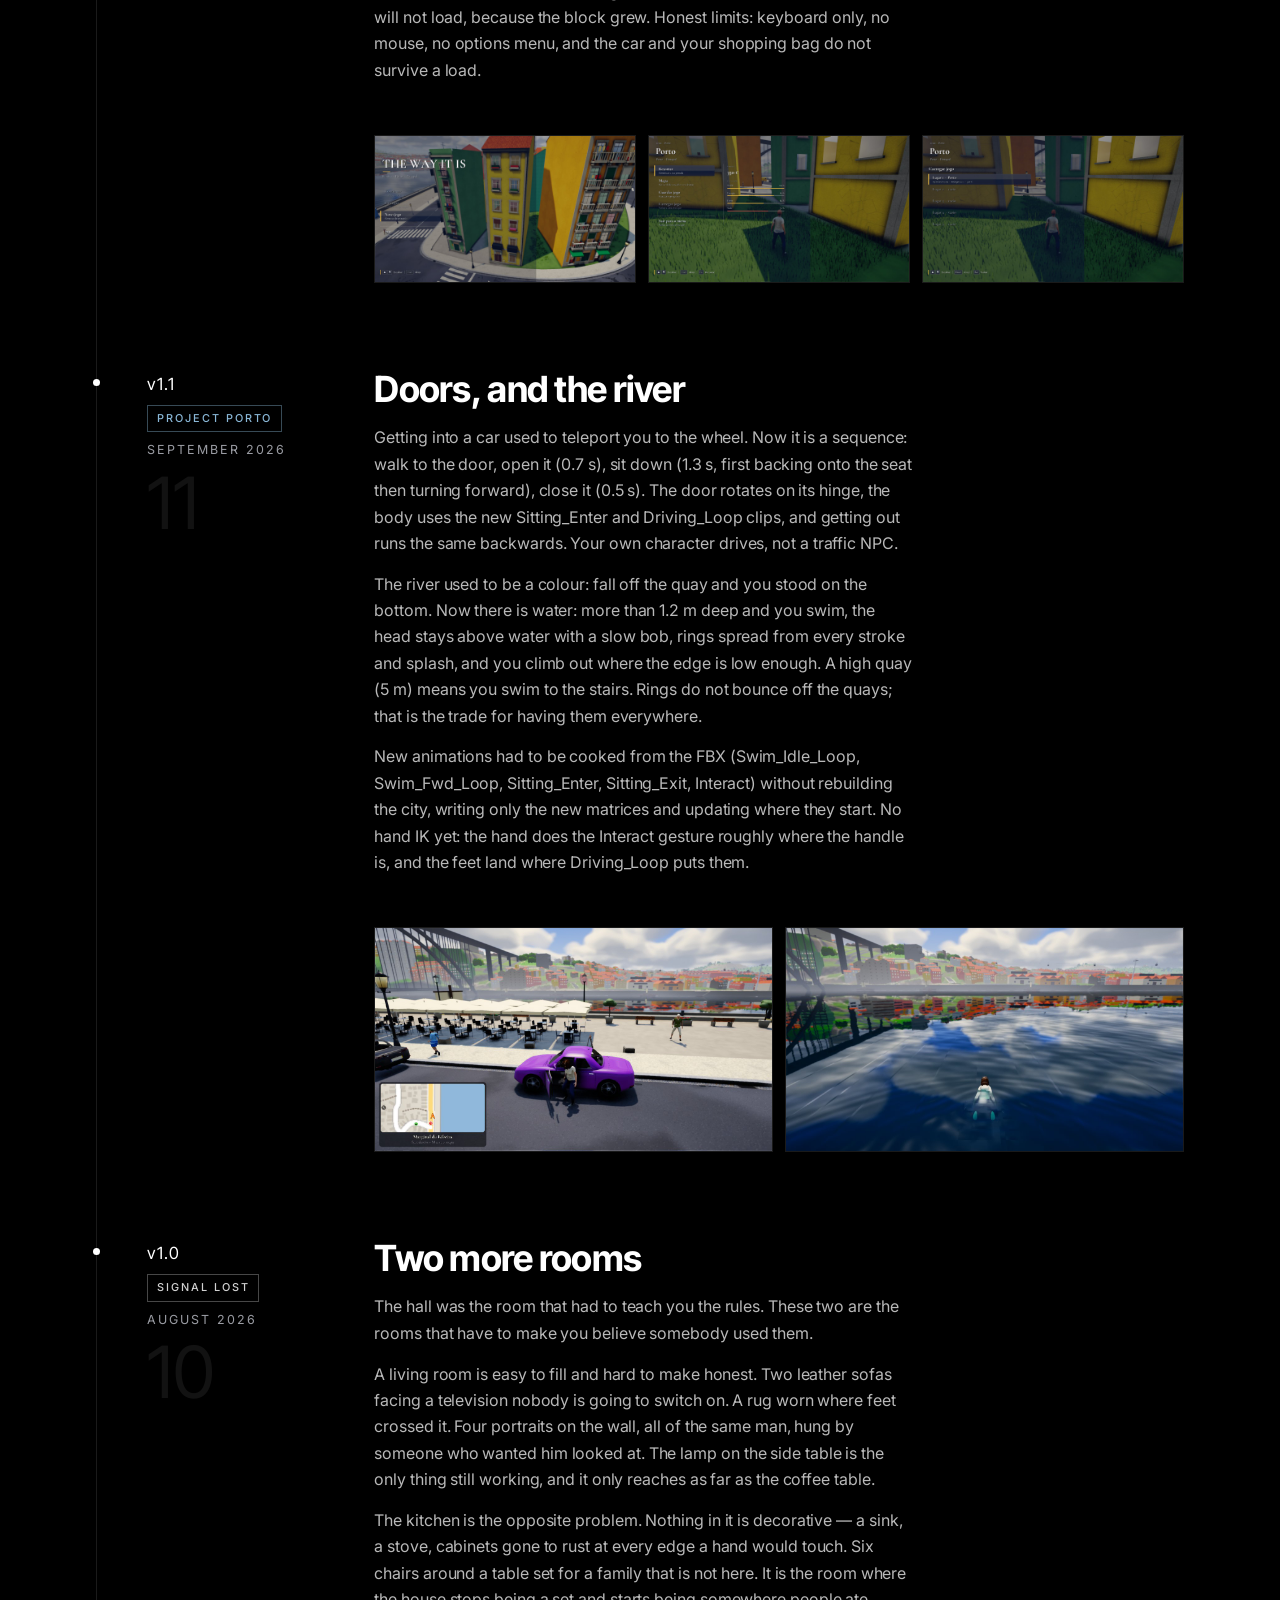
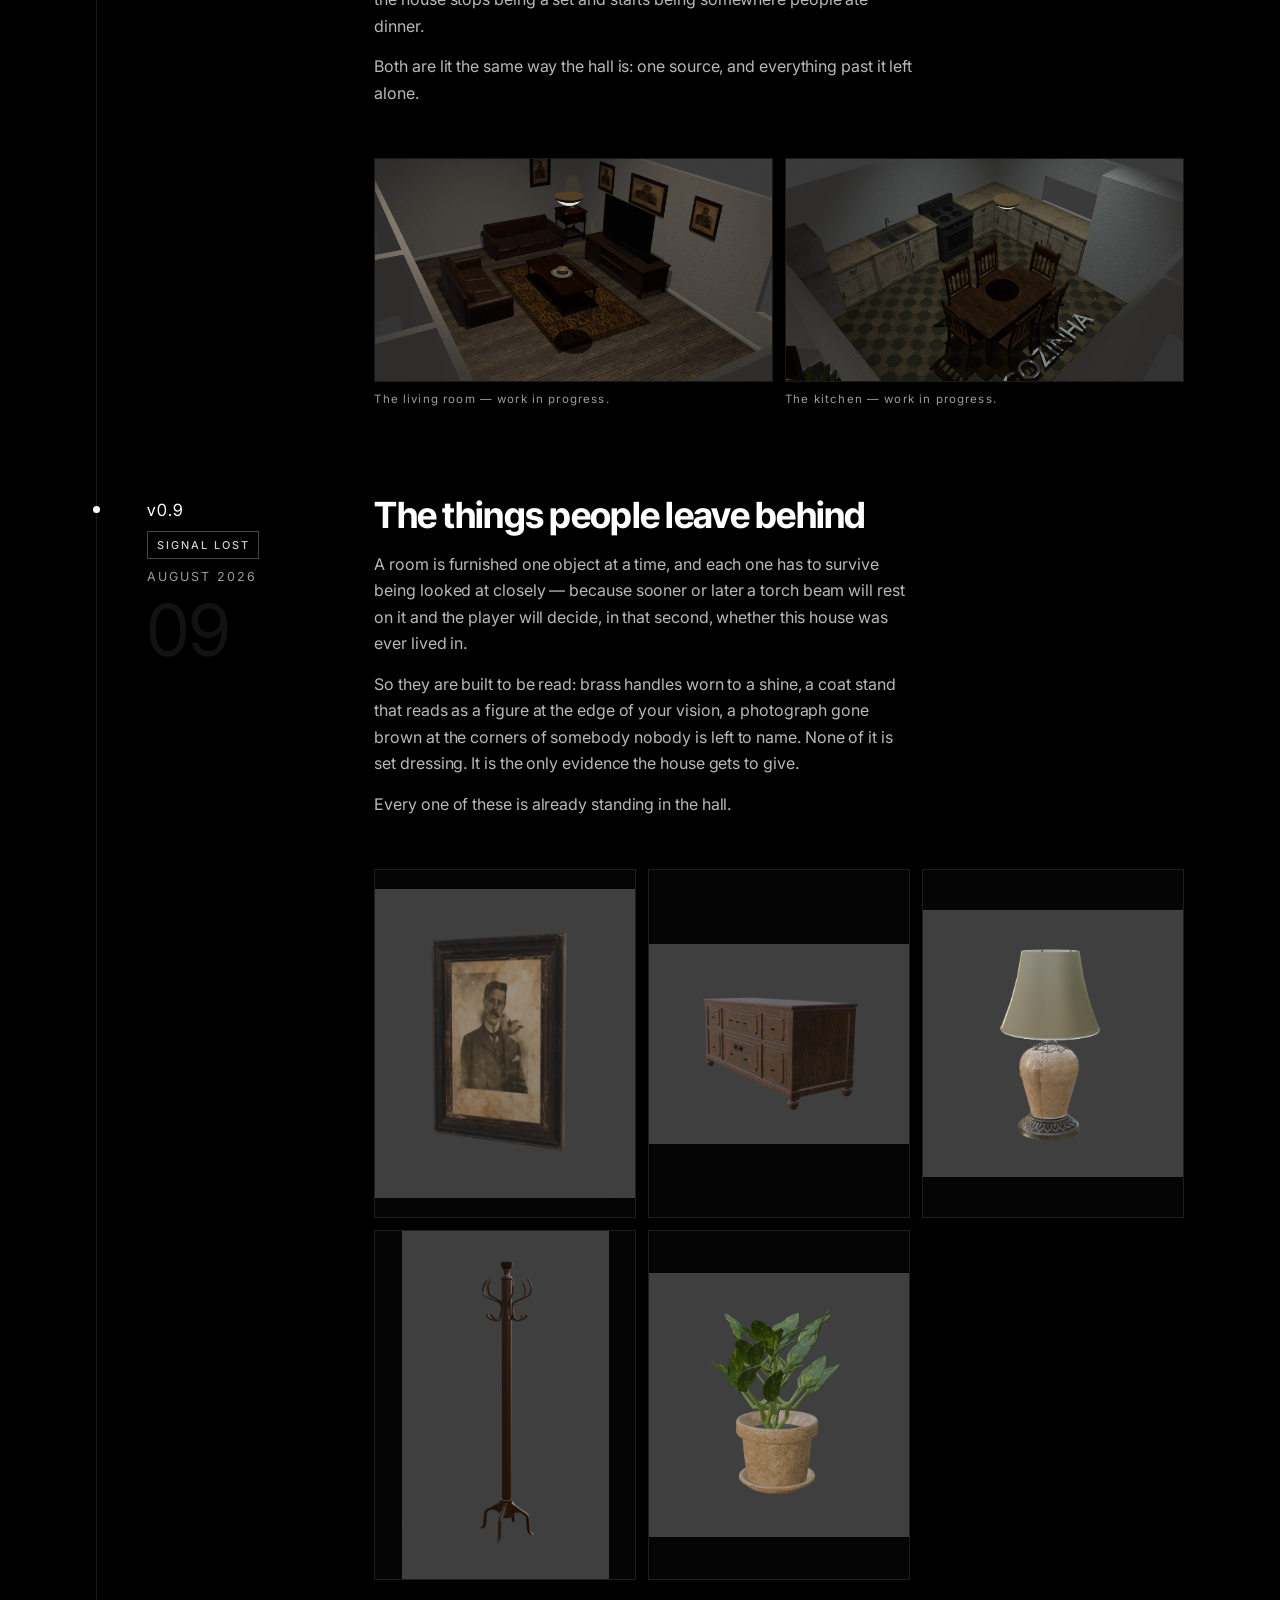
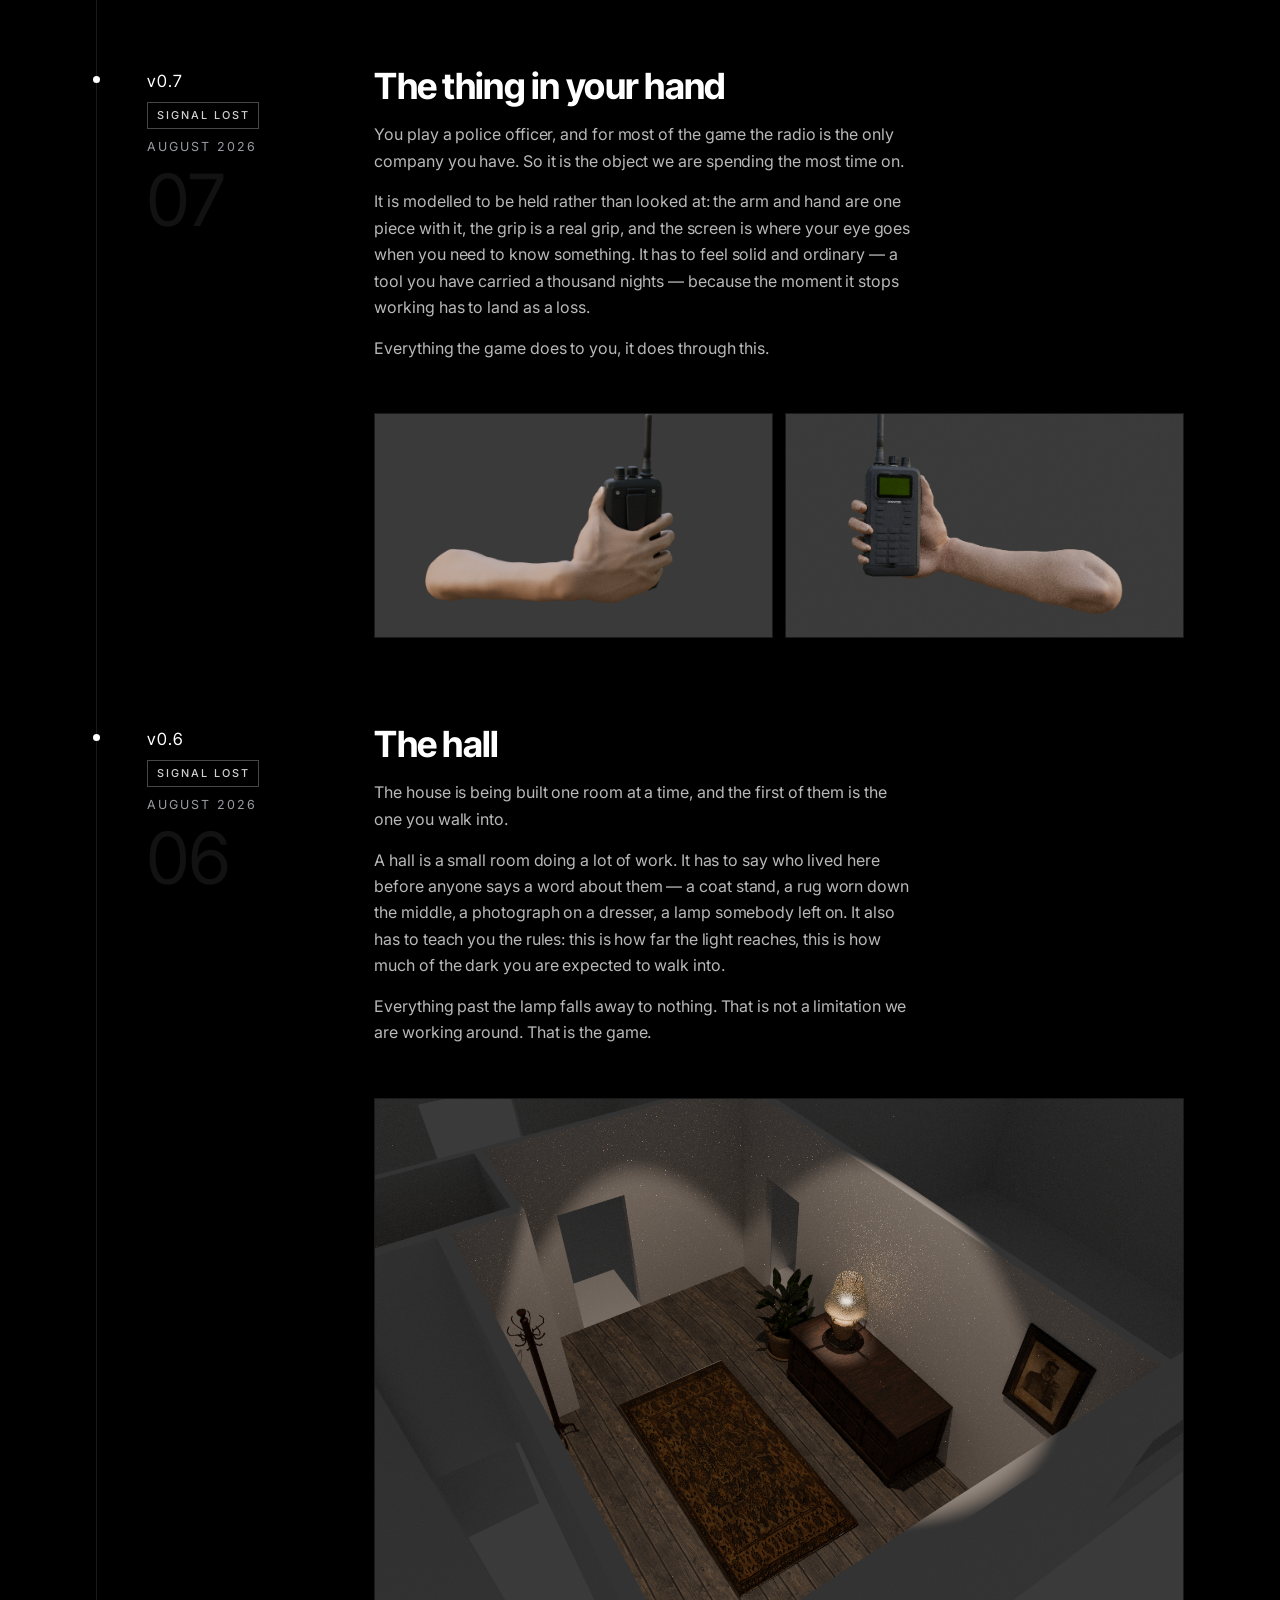
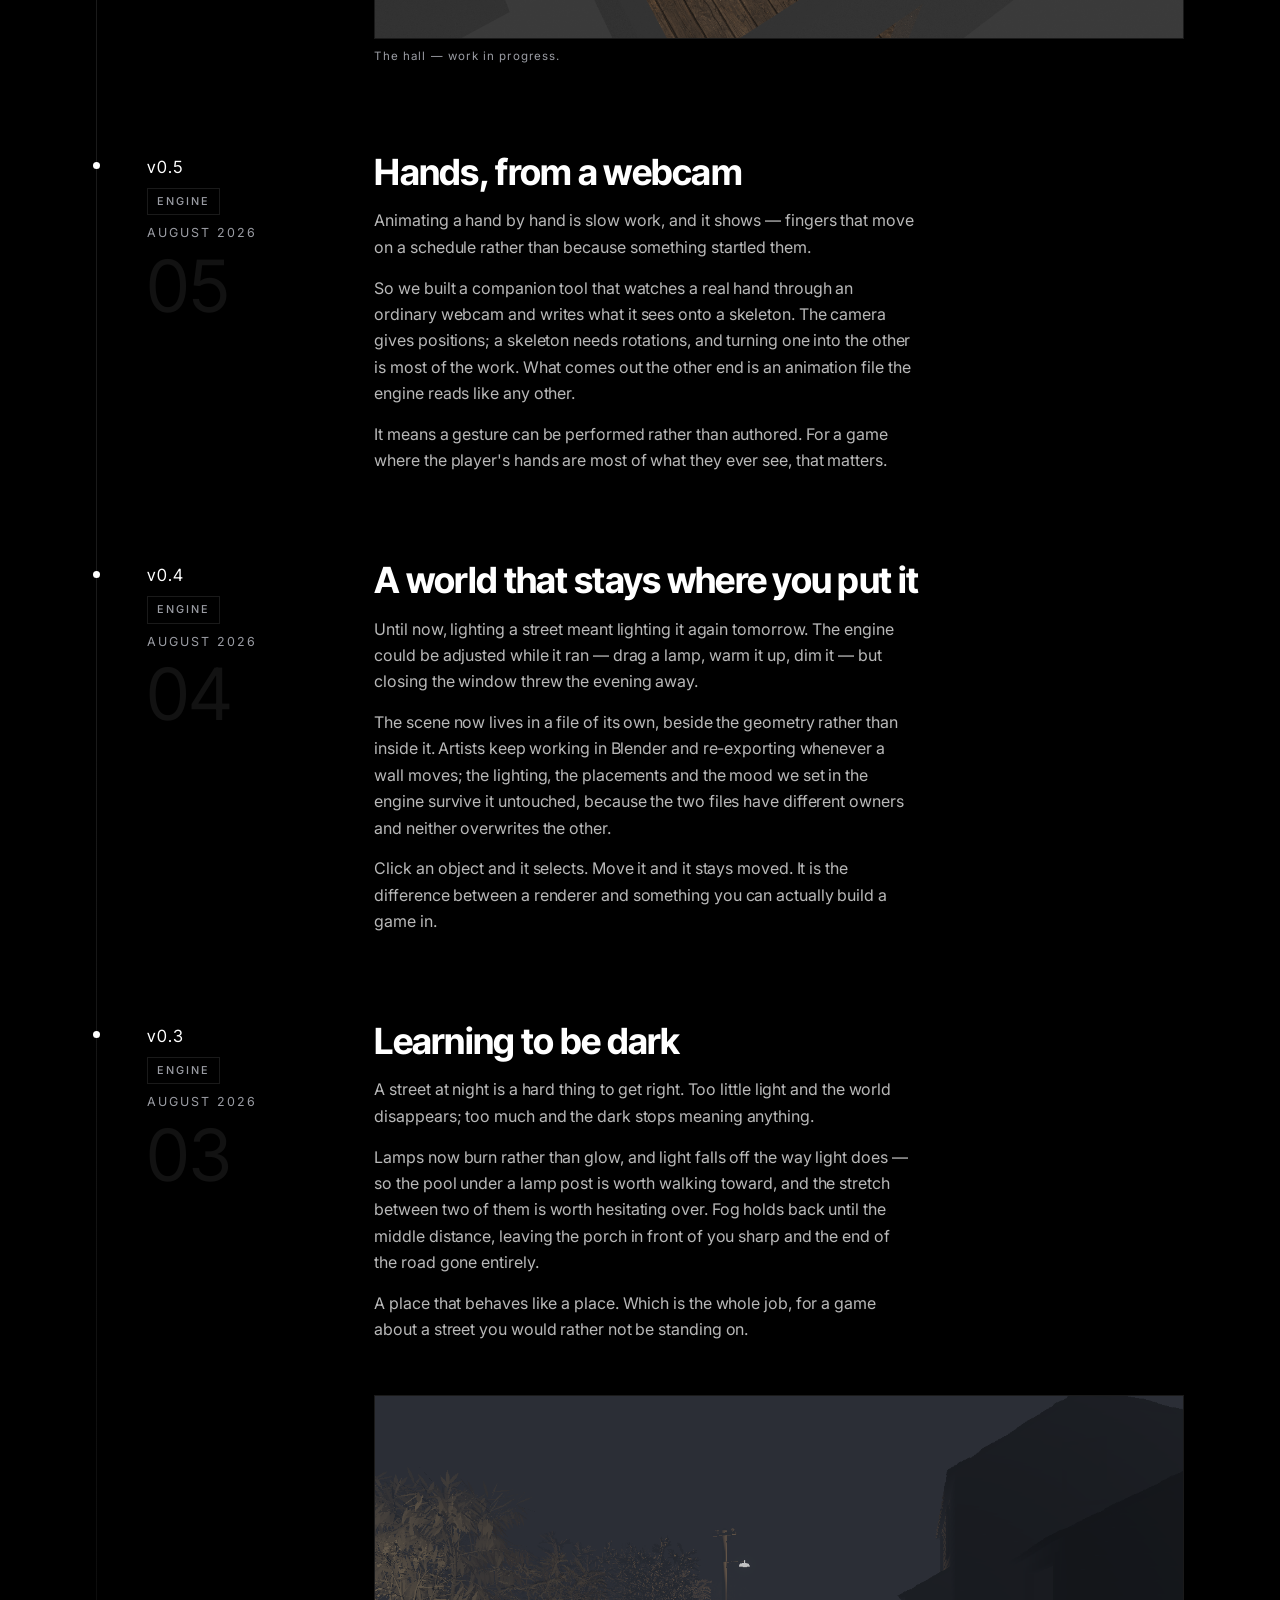
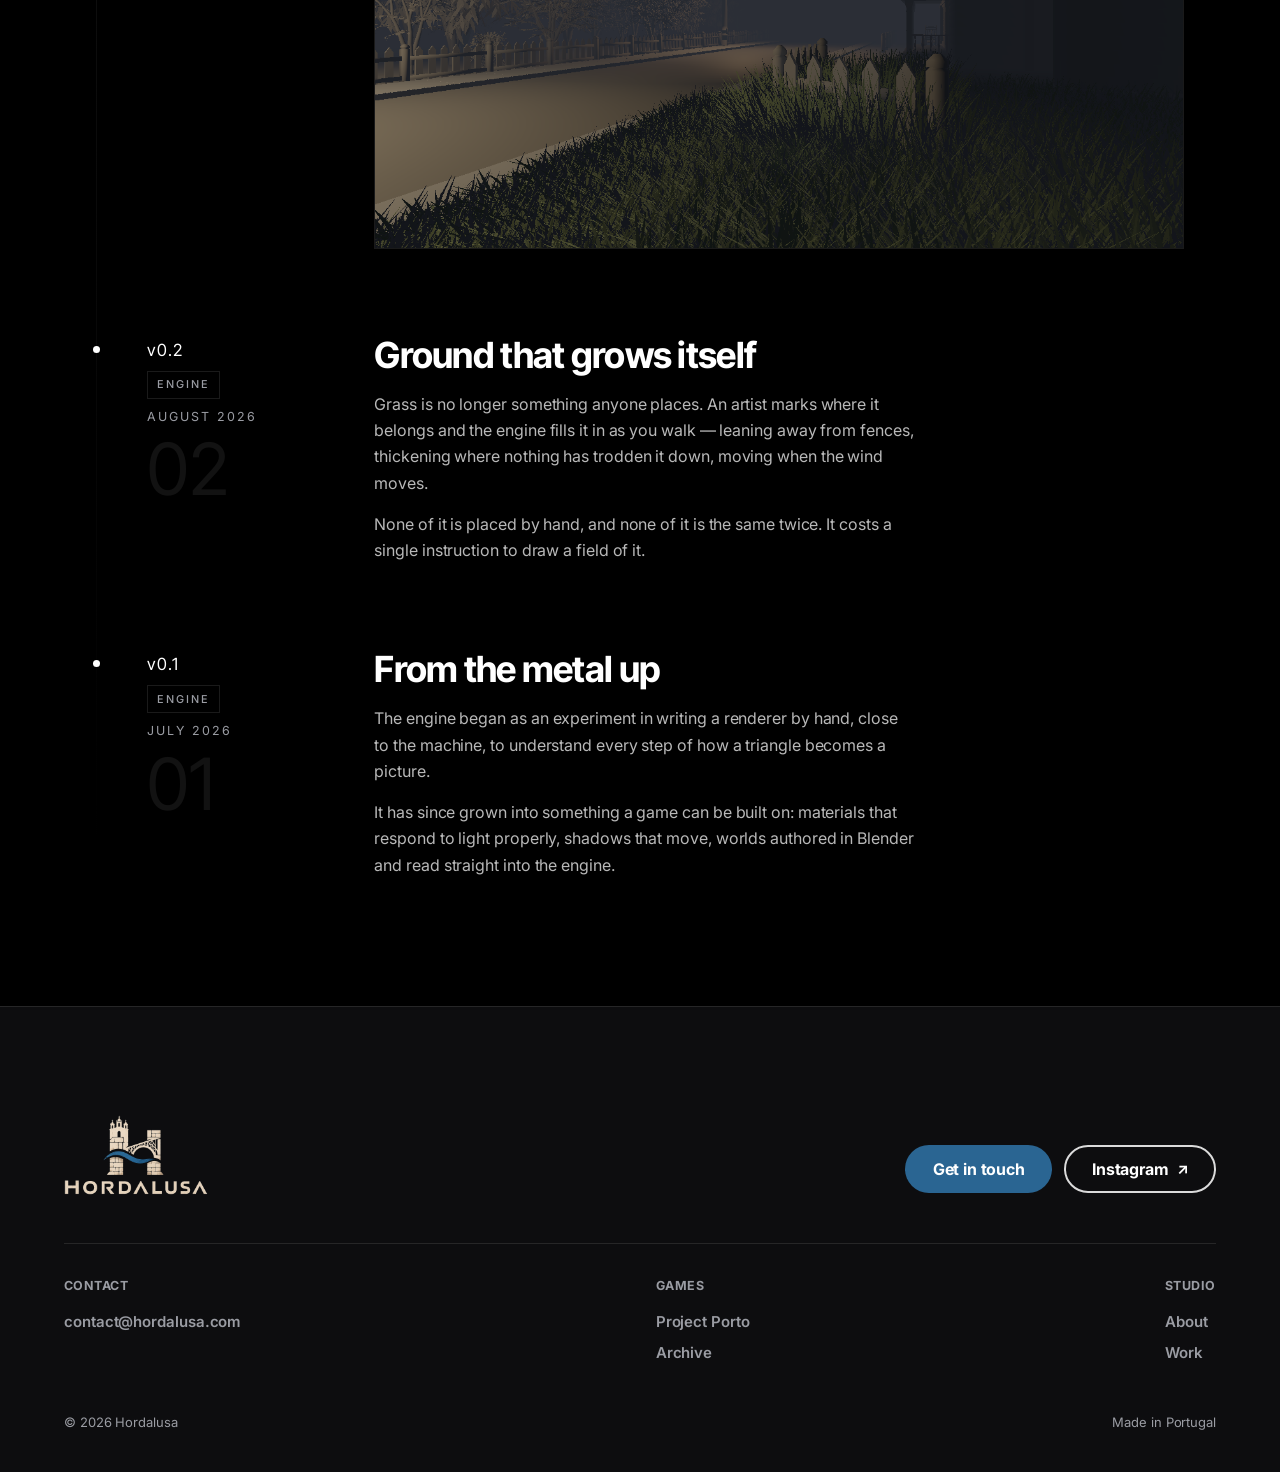
==== commit e2ca9948: "Devlog v1.5 and v1.6: pastry shop by zones, new pavements, light indoors Co-Authored-By: Claude Opus" ====
--- a/lusa-engine.html
+++ b/lusa-engine.html
@@ -118,6 +118,70 @@
 
             <article class="log rise" data-track="porto">
                 <div class="log-meta">
+                    <span class="log-version">v1.6</span>
+                    <span class="log-track">Project Porto</span>
+                    <span class="log-date">November 2026</span>
+                    <span class="log-no">16</span>
+                </div>
+                <div class="log-body">
+                    <h3 class="log-title">Pavements, and light indoors</h3>
+                    <p>Many shop fronts had grass growing right up to the door. The map simply had no pavement there: the building sat straight on the terrain, and the terrain is green. The fix lives in the map generator, not in the game. Draw the city from above at one pixel per 0.5 m, measure how far every point is from the nearest building and the nearest road, and pave a 2 m strip along every road with houses nearby, plus the little yard between the road and a front wall less than 6.5 m away. The terrain underneath is dug out so it never pokes through.</p>
+                    <p>That adds 612,000 m&sup2; of new Portuguese pavement, three shades of limestone with a granite edge, and 313 of the 348 shops now have it at the door. The other 21 sit on slopes that need stairs, not pavement, or more than 50 m from a road. Embankments stay grass. Inside the shops, the hillside terrain no longer shows through the floor either.</p>
+                    <p>Then the light. Rooms looked flat because every interior was lit by the whole sky, as if it had no ceiling. Now the game tells the renderer where each room is, and inside that box the sky only comes in through the shop window: 65% at the glass, fading to 10% at the back wall. What is missing comes from the lamps themselves, a soft bounce of their colour, and the corners and the feet of the furniture finally get contact shadows. The difference is moderate, you notice it side by side. Honest limits: the bounce is uniform, so a red wall does not tint the floor, and the lamps still cast no shadows of their own.</p>
+                </div>
+                <div class="log-shots" data-shots="3">
+                    <figure>
+                        <img src="porto/porto-pavement-street.jpg"
+                             alt="A street that had no pavement, now with a 2 m one on each side"
+                             loading="lazy" width="1280" height="720">
+                    </figure>
+                    <figure>
+                        <img src="porto/porto-light-before.jpg"
+                             alt="Inside a pastry shop before: walls equally bright from end to end"
+                             loading="lazy" width="1280" height="720">
+                    </figure>
+                    <figure>
+                        <img src="porto/porto-light-after.jpg"
+                             alt="The same shop after: darker towards the back, shadows in the corners"
+                             loading="lazy" width="1280" height="720">
+                    </figure>
+                </div>
+            </article>
+
+            <article class="log rise" data-track="porto">
+                <div class="log-meta">
+                    <span class="log-version">v1.5</span>
+                    <span class="log-track">Project Porto</span>
+                    <span class="log-date">November 2026</span>
+                    <span class="log-no">15</span>
+                </div>
+                <div class="log-body">
+                    <h3 class="log-title">A pastry shop that works like one</h3>
+                    <p>The 14 pastry shops on the map used to be caf&eacute;s with another name. The game only knew two spots inside: where the shopkeeper stands and where the customer stands. A delivery box landed halfway between them, usually on top of the till. And nothing stopped you from walking behind the counter.</p>
+                    <p>Now the pastry shop has a profile, a recipe that says which zones it needs and how much room each one takes, and the generator fits that recipe into the real room the building gives it. There is an entrance, a queue marked on the floor, the till where you pay, a pick-up corner with its own sign where deliveries wait, the display case, the tables, the work strip behind the counter, and a no-access zone: a wooden half-door now keeps you out of the kitchen. Depending on the room you get the counter at the back, to the side, or a compact one; the survey gave 9, 1 and 4. Each shop has a fixed seed, so leaving and coming back always gives the same layout.</p>
+                    <p>The display case has its own action. Stand in front of it, press F to look at the cakes, and a panel shows what is on sale and the prices, but it does not sell: to order, you go to the till, as in a real pastelaria. At night a closed shop dims its lights to 12%, and from the street you can see the room go dark behind the glass. Honest limits: only pastry shops have a profile so far, and pedestrians do not queue yet.</p>
+                </div>
+                <div class="log-shots" data-shots="3">
+                    <figure>
+                        <img src="porto/porto-pastry-zones.jpg"
+                             alt="A pastry shop: the counter, the display case and the queue marked on the floor"
+                             loading="lazy" width="1280" height="720">
+                    </figure>
+                    <figure>
+                        <img src="porto/porto-pastry-vitrine.jpg"
+                             alt="Looking at the cakes: a panel lists the pastel de nata, coffee and water with prices"
+                             loading="lazy" width="1280" height="720">
+                    </figure>
+                    <figure>
+                        <img src="porto/porto-pastry-closed.jpg"
+                             alt="A closed pastry shop at night, seen dimly from the street"
+                             loading="lazy" width="1280" height="720">
+                    </figure>
+                </div>
+            </article>
+
+            <article class="log rise" data-track="porto">
+                <div class="log-meta">
                     <span class="log-version">v1.4</span>
                     <span class="log-track">Project Porto</span>
                     <span class="log-date">November 2026</span>
--- a/style.css
+++ b/style.css
@@ -676,7 +676,11 @@
 }
 
 /* -----------------------------------------------------------------------------
-   Loader — a herd of Lusitano horses
+   Loader - a Ribeira at dusk, drawn as it loads (see loader.js)
+
+   Every layer starts from its VISIBLE state and the entrance is an animation
+   with fill-mode "both", so removing the animations (reduced motion) leaves a
+   complete, readable screen instead of an empty one.
    -------------------------------------------------------------------------- */
 body.loading {
     overflow: hidden;
@@ -686,202 +690,220 @@
     position: fixed;
     inset: 0;
     z-index: 9999;
-    background: var(--black);
     display: flex;
     flex-direction: column;
     align-items: center;
     justify-content: center;
-    gap: 1.25rem;
-    opacity: 1;
-    transition: opacity 0.6s var(--ease), visibility 0.6s;
+    gap: 1.1rem;
+    overflow: hidden;
+    color: #fff;
+    /* The colour lives in the tiles, so the wipe can open the screen up */
+    background: transparent;
 }
 
 .loader.done {
-    opacity: 0;
     visibility: hidden;
-}
-
-.loader-name {
-    font-family: var(--display);
-    font-weight: 600;
-    font-size: clamp(2.5rem, 9vw, 6rem);
-    line-height: 0.85;
-    letter-spacing: 0.02em;
-    text-transform: uppercase;
-    text-align: center;
-}
-
-.loader-name span {
-    display: block;
-}
-
-.loader-name span:last-child {
-    color: var(--grey-dark);
-}
-
-/* The strip the herd runs across */
-.loader-stage {
+    pointer-events: none;
+    transition: visibility 0s linear 1.2s;
+}
+
+.loader > :not(.loader-tiles):not(.loader-glow):not(.loader-stage) {
     position: relative;
-    width: min(620px, 82vw);
-    margin: 0 auto;
-    height: clamp(96px, 15vh, 140px);
-    overflow: hidden;
-    /* Fade the ends so horses enter and leave rather than pop */
-    mask-image: linear-gradient(to right, transparent, #000 12%, #000 88%, transparent);
-    -webkit-mask-image: linear-gradient(to right, transparent, #000 12%, #000 88%, transparent);
-
-}
-
-.herd {
+    z-index: 3;
+}
+
+/* Azulejo tiles: a grid of small blue-and-white squares that leave outwards */
+.loader-tiles {
     position: absolute;
     inset: 0;
-}
-
-.rank {
+    z-index: 0;
+    display: grid;
+    grid-template-columns: repeat(var(--cols), 1fr);
+    grid-template-rows: repeat(var(--rows), 1fr);
+}
+
+.loader-tiles i {
+    background:
+        radial-gradient(circle at 50% 50%, rgba(138, 184, 216, 0.16) 0 7%, transparent 8%),
+        radial-gradient(circle at 0 0, rgba(42, 101, 146, 0.17) 0 22%, transparent 23%),
+        radial-gradient(circle at 100% 100%, rgba(42, 101, 146, 0.17) 0 22%, transparent 23%),
+        #080c18;
+    box-shadow: inset 0 0 0 1px rgba(138, 184, 216, 0.1);
+    transition: transform 0.7s var(--ease) var(--out), opacity 0.55s ease var(--out);
+}
+
+.loader.done .loader-tiles i {
+    transform: scale(0);
+    opacity: 0;
+}
+
+/* The dusk behind the town */
+.loader-glow {
     position: absolute;
     left: 0;
     right: 0;
+    bottom: 0;
+    height: 70%;
+    z-index: 1;
+    pointer-events: none;
+    background: radial-gradient(ellipse at 50% 100%,
+        rgba(232, 100, 122, 0.62), rgba(118, 62, 148, 0.3) 42%, transparent 72%);
+    animation: loader-glow 2s ease both;
+}
+
+@keyframes loader-glow {
+    from { opacity: 0; transform: translateY(18%); }
+}
+
+/* The mark rises out of the river like a drawing being filled in */
+.loader-mark {
+    width: clamp(84px, 15vw, 130px);
+    height: auto;
+    filter: drop-shadow(0 8px 24px rgba(0, 0, 0, 0.55));
+    animation: loader-mark 1.3s var(--ease) both;
+}
+
+@keyframes loader-mark {
+    from { clip-path: inset(100% 0 0 0); opacity: 0; transform: translateY(14px); }
+    to   { clip-path: inset(0 0 0 0);    opacity: 1; transform: none; }
+}
+
+/* The name is set one letter at a time */
+.loader-name {
+    display: flex;
+    justify-content: center;
+    font-family: var(--display);
+    font-weight: 700;
+    font-size: clamp(1.5rem, 5.2vw, 3.1rem);
+    line-height: 1;
+    letter-spacing: 0.3em;
+    /* The last letter carries trailing space; pull it back to centre the word */
+    margin-right: -0.3em;
+    color: #fff;
+}
+
+.loader-name span {
+    display: inline-block;
+    animation: loader-letter 0.8s var(--ease) both;
+    animation-delay: calc(0.6s + var(--i) * 0.065s);
+}
+
+@keyframes loader-letter {
+    from { opacity: 0; transform: translateY(0.6em); filter: blur(8px); }
+}
+
+.loader-tag {
+    font-family: var(--body);
+    font-weight: 600;
+    font-size: 0.72rem;
+    letter-spacing: 0.42em;
+    margin-right: -0.42em;
+    text-transform: uppercase;
+    color: var(--river-light, #8ab8d8);
+    animation: loader-fade 0.9s ease 1.5s both;
+}
+
+@keyframes loader-fade {
+    from { opacity: 0; transform: translateY(6px); }
+}
+
+/* The Ribeira along the bottom edge */
+.loader-stage {
+    position: absolute;
+    left: 0;
+    right: 0;
+    bottom: 0;
+    height: clamp(120px, 27vh, 250px);
+    z-index: 2;
+    pointer-events: none;
+}
+
+.skyline {
+    display: block;
+    width: 100%;
     height: 100%;
 }
 
-/* Depth: further back means smaller, dimmer and slower */
-.rank-back {
-    bottom: 34%;
-    opacity: 0.28;
-    --size: 44px;
-    --speed: 7.5s;
-}
-
-.rank-mid {
-    bottom: 16%;
-    opacity: 0.55;
-    --size: 62px;
-    --speed: 6s;
-}
-
-.rank-front {
-    bottom: 0;
-    opacity: 1;
-    --size: 82px;
-    --speed: 4.8s;
-}
-
-.runner {
-    position: absolute;
-    bottom: 0;
-    left: 0;
-    /* A negative delay of a fraction of the duration drops each horse in
-       part-way through the loop, which keeps the herd together as a group
-       instead of stacking them at the start line. */
-    animation: run var(--speed) linear infinite;
-    animation-delay: calc(var(--speed) * var(--start));
-}
-
-.horse {
-    width: var(--size);
-    height: auto;
-    display: block;
-    fill: var(--white);
-}
-
-/* The whole animal rises and falls with the stride */
-.horse-rig {
-    animation: bound 0.62s ease-in-out infinite;
-    animation-delay: var(--phase);
-    transform-origin: 60px 44px;
-}
-
-.leg {
-    animation-duration: 0.62s;
-    animation-iteration-count: infinite;
-    animation-timing-function: ease-in-out;
-    animation-delay: var(--phase);
-}
-
-/* A gallop is not a trot: the diagonal pairs are offset, not opposite.
-   Hind legs lead, front legs follow, which is what sells the gait. */
-.leg-nh { animation-name: hind; }
-.leg-oh { animation-name: hind; animation-delay: calc(var(--phase) - 0.09s); }
-.leg-nf { animation-name: fore; animation-delay: calc(var(--phase) - 0.24s); }
-.leg-of { animation-name: fore; animation-delay: calc(var(--phase) - 0.32s); }
-
-/* Hooves sit a shade darker than the coat. Enough to read as feet,
-   not enough to draw attention. */
-.hoof {
-    fill: rgba(0, 0, 0, 0.35);
-}
-
-.tail {
-    animation: tail 1.24s ease-in-out infinite;
-    transform-origin: 24px 40px;
-}
-
-/* Mane and tail move on a slower cycle than the legs — hair lags behind
-   the body rather than matching its rhythm.
-
-   ⚠️ The mane must NOT rotate. It is anchored to the crest of the neck at
-   both ends, and the poll end sits ~30 units from any sensible pivot — even
-   a few degrees swings it clear of the neck and it reads as detached.
-   A small vertical lift keeps it alive without breaking the join. */
-.mane {
-    animation: mane 1.02s ease-in-out infinite;
-}
-
-@keyframes mane {
-    0%, 100% { transform: translateY(0); }
-    45%      { transform: translateY(-1px); }
-}
-
-@keyframes run {
-    from { left: -22%; }
-    to   { left: 112%; }
-}
-
-@keyframes bound {
-    0%, 100% { transform: translateY(0) rotate(0deg); }
-    30%      { transform: translateY(-7px) rotate(-2.5deg); }
-    60%      { transform: translateY(-2px) rotate(1.5deg); }
-}
-
-@keyframes hind {
-    0%, 100% { transform: rotate(-34deg); }
-    35%      { transform: rotate(28deg); }
-    70%      { transform: rotate(6deg); }
-}
-
-@keyframes fore {
-    0%, 100% { transform: rotate(30deg); }
-    35%      { transform: rotate(-32deg); }
-    70%      { transform: rotate(-6deg); }
-}
-
-@keyframes tail {
-    0%, 100% { transform: rotate(0deg); }
-    50%      { transform: rotate(-11deg); }
-}
-
-/* Thin progress hairline under the herd */
+.house {
+    transform-box: fill-box;
+    transform-origin: 50% 100%;
+    animation: loader-house 0.9s var(--ease) both;
+    animation-delay: calc(0.25s + var(--d));
+}
+
+@keyframes loader-house {
+    from { transform: scaleY(0); }
+}
+
+/* Windows come on one by one, with a little glow */
+.lights {
+    filter: drop-shadow(0 0 3px rgba(255, 196, 108, 0.85));
+}
+
+.win {
+    fill: #ffd98a;
+    animation: loader-win 0.7s ease both;
+    animation-delay: calc(1s + var(--t));
+}
+
+@keyframes loader-win {
+    from { opacity: 0; }
+    40%  { opacity: 1; }
+    55%  { opacity: 0.55; }
+}
+
+/* The Douro, with the town reflected in it */
+.mirror {
+    opacity: 0.2;
+}
+
+.river {
+    fill: #0b1a33;
+    opacity: 0.8;
+}
+
+.waves path {
+    fill: none;
+    stroke: rgba(138, 184, 216, 0.38);
+    stroke-width: 1.2;
+    animation: loader-wave 3.2s linear infinite;
+    animation-delay: calc(var(--w) * -1.1s);
+}
+
+@keyframes loader-wave {
+    to { transform: translateX(-120px); }
+}
+
+/* Thin progress hairline under the name */
 .loader-line {
-    width: min(240px, 50vw);
+    width: min(220px, 50vw);
     height: 1px;
     background: rgba(255, 255, 255, 0.16);
     position: relative;
     overflow: hidden;
+    animation: loader-fade 0.8s ease 1.1s both;
 }
 
 .loader-line::after {
     content: '';
     position: absolute;
     inset: 0;
-    background: var(--white);
+    background: var(--river-light, #8ab8d8);
     transform: translateX(-100%);
-    /* Matched to how long the loader actually holds. A sweep slower than the
-       curtain reads as a bar that never finished. */
-    animation: sweep 0.9s var(--ease) infinite;
+    animation: sweep 1.3s var(--ease) infinite;
 }
 
 @keyframes sweep {
     to { transform: translateX(100%); }
+}
+
+/* Leaving: the content fades, then the tiles go (the tiles are driven by .done) */
+.loader.leaving > :not(.loader-tiles) {
+    animation: loader-leave 0.38s ease forwards;
+}
+
+@keyframes loader-leave {
+    to { opacity: 0; transform: scale(0.97); }
 }
 
 /* -----------------------------------------------------------------------------
@@ -1285,10 +1307,10 @@
         scroll-behavior: auto;
     }
 
-    /* A galloping herd is a lot of movement. For anyone who has asked the
-       system for less of it, show the name and nothing that moves. */
-    .loader-stage,
-    .loader-line {
+    /* For anyone who has asked the system for less movement, show the logo,
+       the name and the still town, and drop the parts that keep moving. */
+    .loader-line,
+    .waves {
         display: none;
     }
 }
@@ -2314,3 +2336,98 @@
     background: #3576a8;
     color: #fff;
 }
+
+/* ---- Gallery mosaic (porto.html): blocks of different sizes, captions on hover ---- */
+.gallery.gallery-mosaic {
+    grid-template-columns: repeat(4, minmax(0, 1fr));
+    grid-auto-rows: clamp(7rem, 15vw, 13rem);
+    grid-auto-flow: dense;
+}
+
+.gallery-mosaic figure {
+    position: relative;
+    isolation: isolate;
+}
+
+.gallery-mosaic .big  { grid-column: span 2; grid-row: span 2; }
+.gallery-mosaic .wide { grid-column: span 2; grid-row: span 1; }
+.gallery-mosaic .tall { grid-column: span 1; grid-row: span 2; }
+
+.gallery-mosaic img,
+.gallery-mosaic .wide img {
+    position: absolute;
+    inset: 0;
+    width: 100%;
+    height: 100%;
+    aspect-ratio: auto;
+    object-fit: cover;
+    transform: scale(1.001);
+    transition: transform 1.1s var(--ease), filter 0.5s ease;
+}
+
+.gallery-mosaic figure:hover img,
+.gallery-mosaic figure:focus-within img {
+    transform: scale(1.07);
+}
+
+.gallery-mosaic figure::after {
+    content: "";
+    position: absolute;
+    inset: 0;
+    z-index: 1;
+    background: linear-gradient(to top, rgba(8, 10, 18, 0.72), rgba(8, 10, 18, 0) 55%);
+    opacity: 0;
+    transition: opacity 0.4s ease;
+    pointer-events: none;
+}
+
+.gallery-mosaic figcaption {
+    position: absolute;
+    left: 0.9rem;
+    right: 0.9rem;
+    bottom: 0.8rem;
+    z-index: 2;
+    color: #fff;
+    font-family: "Inter Tight", "Inter", sans-serif;
+    font-weight: 700;
+    font-size: clamp(0.8rem, 1.1vw, 1rem);
+    letter-spacing: 0.01em;
+    transform: translateY(8px);
+    opacity: 0;
+    transition: opacity 0.4s ease, transform 0.5s var(--ease);
+    pointer-events: none;
+}
+
+.gallery-mosaic figure:hover::after,
+.gallery-mosaic figure:hover figcaption,
+.gallery-mosaic figure:focus-within::after,
+.gallery-mosaic figure:focus-within figcaption {
+    opacity: 1;
+    transform: none;
+}
+
+/* Touch screens have no hover: keep the captions visible */
+@media (hover: none) {
+    .gallery-mosaic figure::after,
+    .gallery-mosaic figcaption {
+        opacity: 1;
+        transform: none;
+    }
+}
+
+@media (max-width: 800px) {
+    .gallery.gallery-mosaic {
+        grid-template-columns: 1fr 1fr;
+        grid-auto-rows: clamp(7rem, 30vw, 12rem);
+    }
+
+    .gallery-mosaic .big  { grid-column: 1 / -1; grid-row: span 2; }
+    .gallery-mosaic .wide { grid-column: 1 / -1; grid-row: span 1; }
+    .gallery-mosaic .tall { grid-column: span 1; grid-row: span 2; }
+
+    .gallery-mosaic .wide img,
+    .gallery-mosaic img {
+        position: absolute;
+        height: 100%;
+    }
+}
